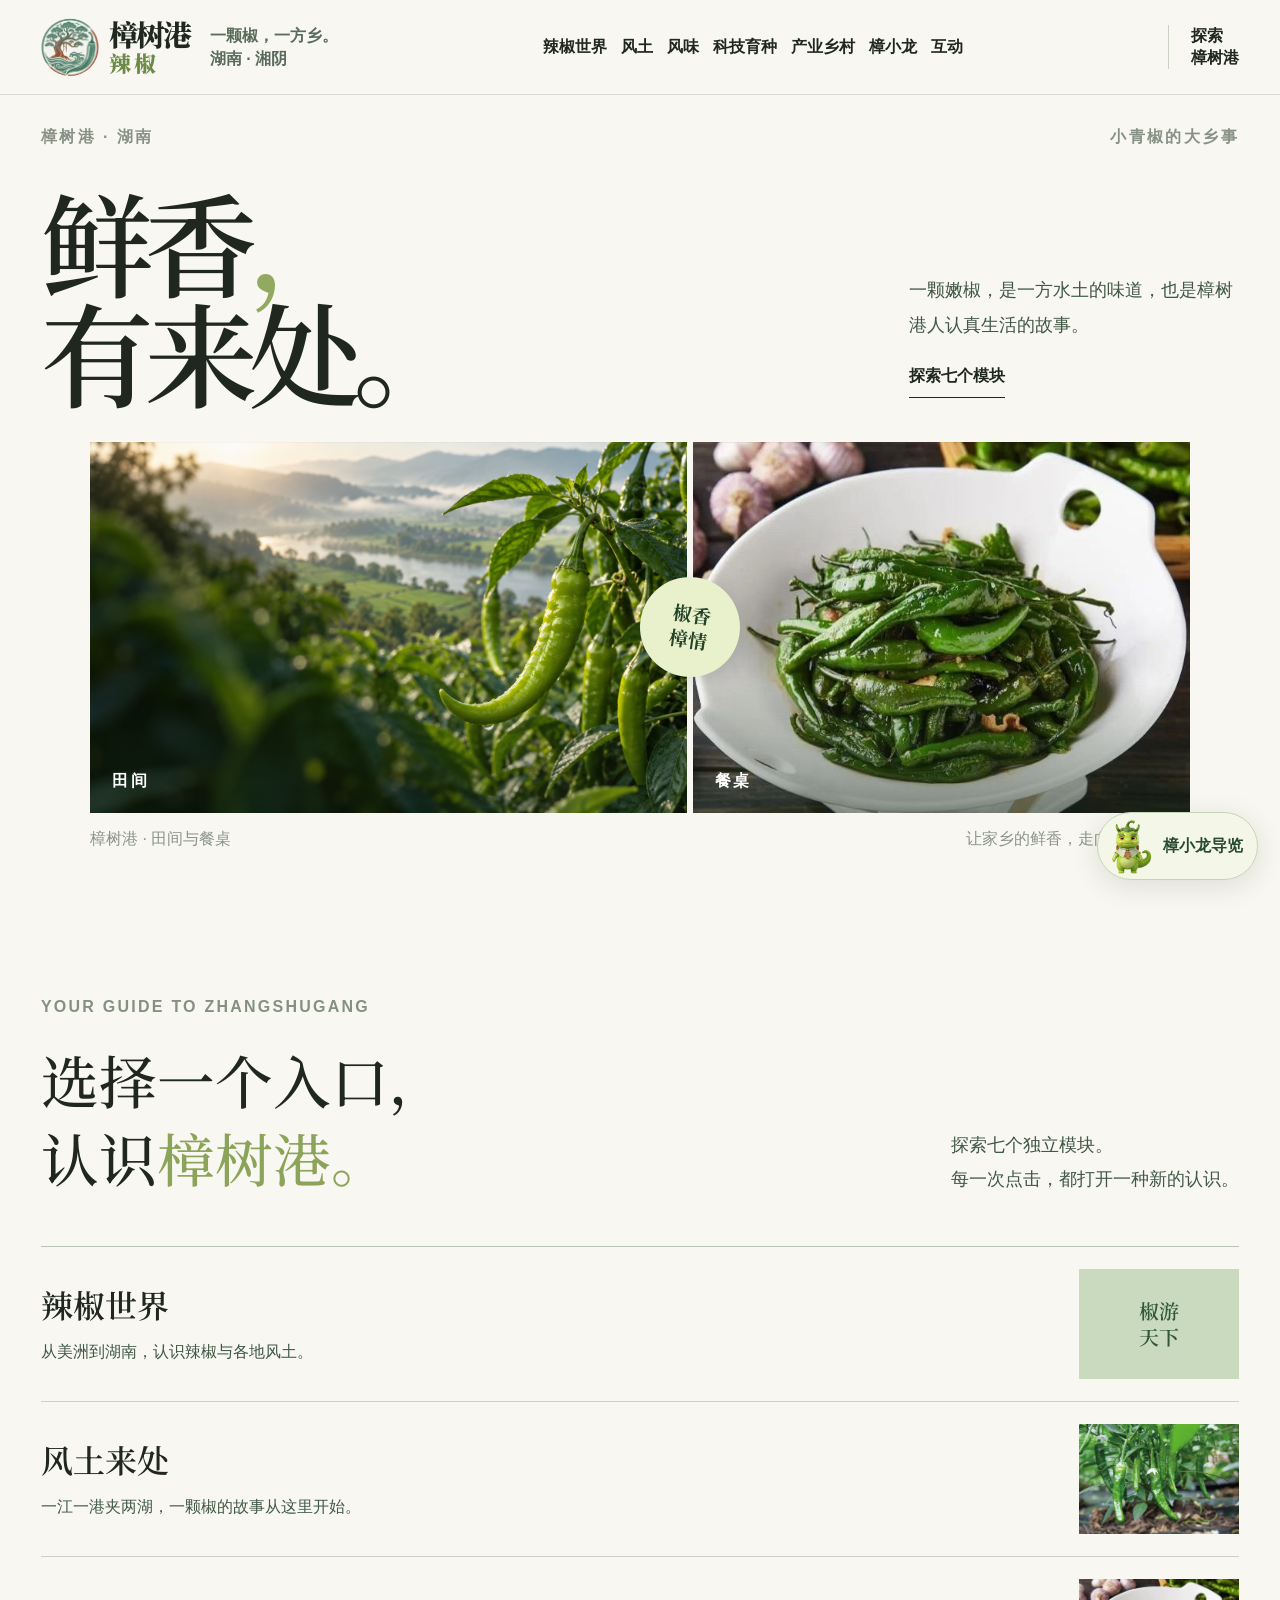
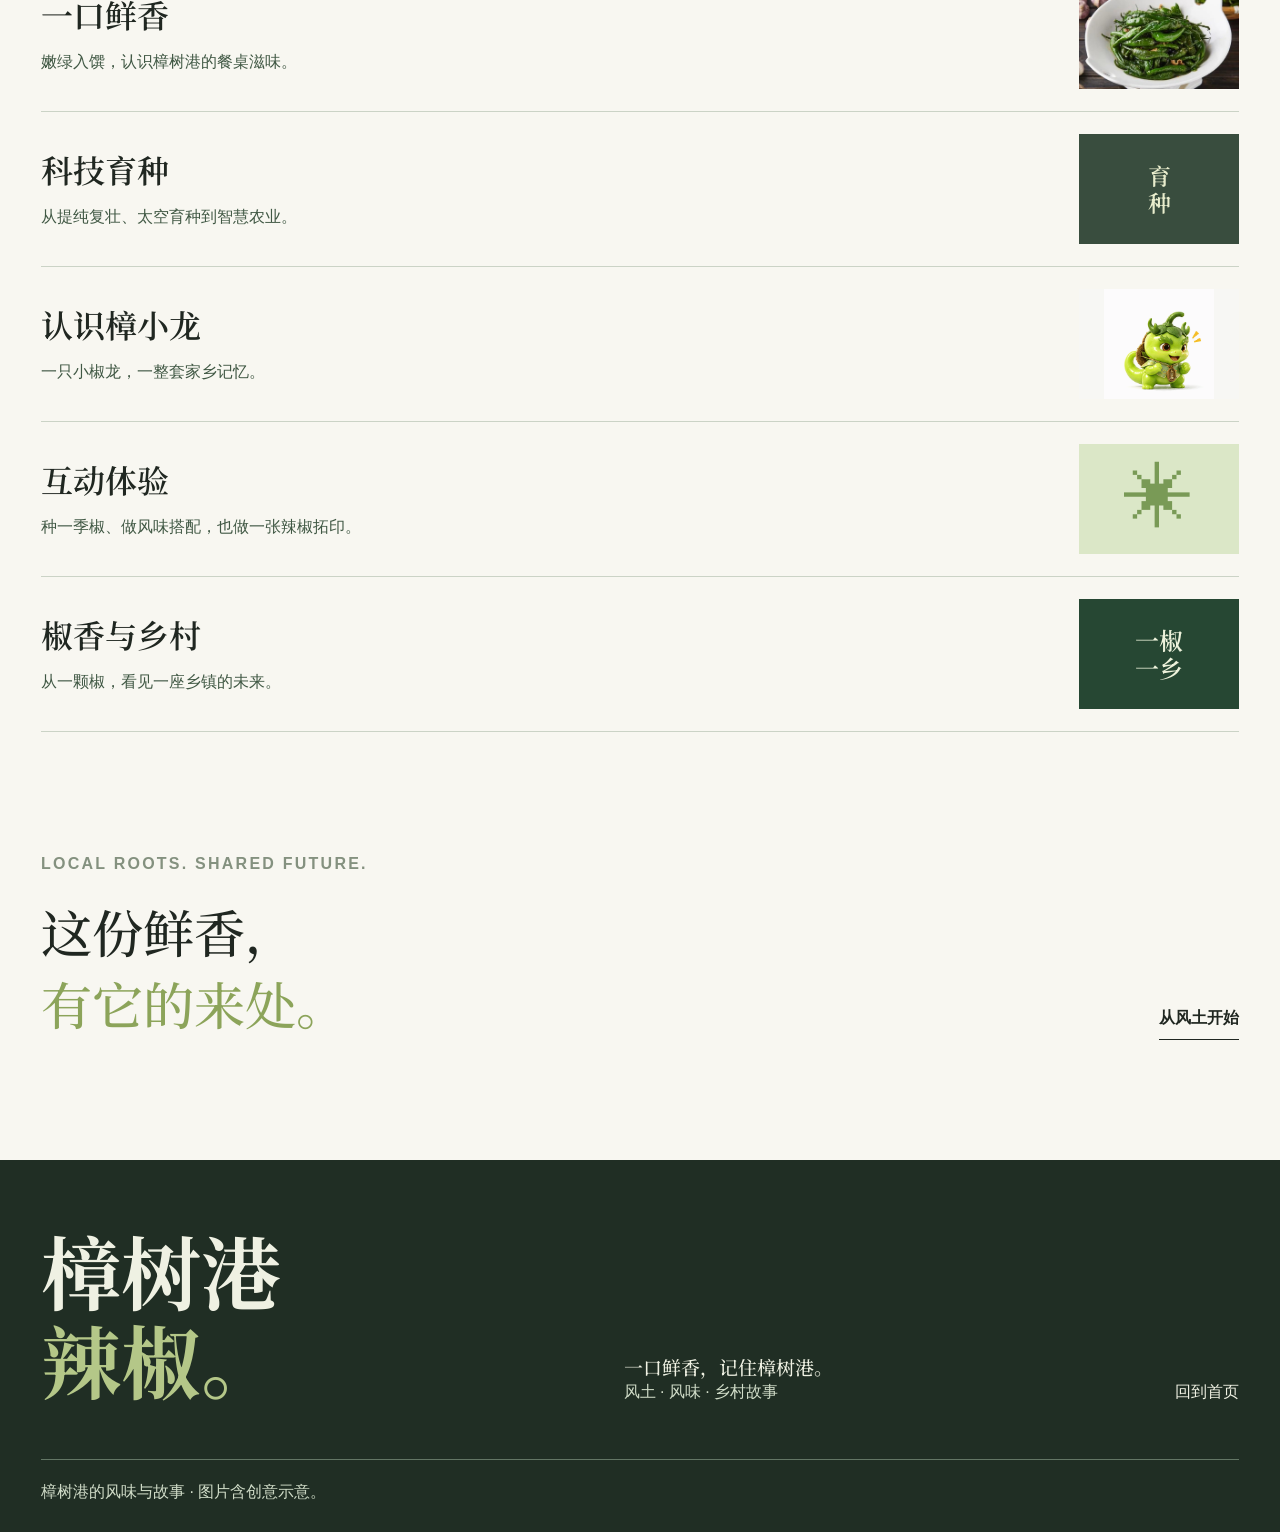
==== index.html @ e911442b "Use original exhibition text and remove homepage numbering" ====
<!DOCTYPE html><html lang="zh-CN"><head><meta charSet="utf-8"/><meta name="viewport" content="width=device-width, initial-scale=1"/><link rel="preload" href="/brand-logo.jpg" as="image"/><link rel="preload" as="image" href="/jiaolong-guide.png"/><link rel="stylesheet" href="/_next/static/chunks/03_590k8-8haw.css" data-precedence="next"/><link rel="preload" as="script" fetchPriority="low" href="/_next/static/chunks/2ua_85s1ldl8b.js"/><script src="/_next/static/chunks/11np77edd8ngr.js" async=""></script><script src="/_next/static/chunks/339w3n-pdzf7n.js" async=""></script><script src="/_next/static/chunks/turbopack-2rn9zxejf_00h.js" async=""></script><script src="/_next/static/chunks/0ilil_qnx3e9l.js" async=""></script><link rel="preload" href="/style.css?v=20261102d" as="style"/><link rel="preload" href="/redesign.css?v=20261102d" as="style"/><link rel="preload" href="/simulators.css?v=20261102d" as="style"/><link rel="preload" href="/pages.css?v=20261102d" as="style"/><link rel="preload" href="/editorial.css?v=20261102d" as="style"/><link rel="preload" href="/exhibits.css?v=20261102d" as="style"/><link rel="preload" href="/polish.css?v=20261102d" as="style"/><title>樟树港辣椒 · 一口鲜香，记住樟树港</title><meta name="description" content="跟着樟小龙认识樟树港辣椒的风土、风味与乡村故事。"/><link rel="stylesheet" href="/style.css?v=20261102d"/><link rel="stylesheet" href="/redesign.css?v=20261102d"/><link rel="stylesheet" href="/simulators.css?v=20261102d"/><link rel="stylesheet" href="/pages.css?v=20261102d"/><link rel="stylesheet" href="/editorial.css?v=20261102d"/><link rel="stylesheet" href="/exhibits.css?v=20261102d"/><link rel="stylesheet" href="/polish.css?v=20261102d"/><script src="/_next/static/chunks/0cz1d0mv5g_q7.js" noModule=""></script></head><body><div hidden=""><!--$--><!--/$--></div><header class="ed-header"><a href="/" class="ed-wordmark" aria-label="樟树港辣椒首页"><span class="brand-mark" aria-hidden="true"><img src="/brand-logo.jpg" alt=""/></span><span class="brand-word"><span>樟树港</span><b>辣椒</b></span></a><span class="ed-header-note">一颗椒，一方乡。<br/>湖南 · 湘阴</span><nav class="ed-nav" aria-label="主导航"><a href="/world.html">辣椒世界</a><a href="/origin.html">风土</a><a href="/flavour.html">风味</a><a href="/technology.html">科技育种</a><a href="/future.html">产业乡村</a><a href="/character.html">樟小龙</a><a href="/experience.html">互动</a></nav><details class="ed-mobile-menu"><summary>菜单 <span>＋</span></summary><nav aria-label="手机端导航"><a href="/">首页</a><a href="/world.html">辣椒世界<!-- --> </a><a href="/origin.html">风土<!-- --> </a><a href="/flavour.html">风味<!-- --> </a><a href="/technology.html">科技育种<!-- --> </a><a href="/future.html">产业乡村<!-- --> </a><a href="/character.html">樟小龙<!-- --> </a><a href="/experience.html">互动<!-- --> </a></nav></details><a class="ed-right" href="/experience.html">探索<br/>樟树港 </a></header><main class="ed-home"><section class="ed-intro"><div class="ed-intro-top"><span>樟树港 · 湖南</span><span>小青椒的大乡事</span></div><div class="ed-title-row"><h1>鲜香<span>，</span><br/>有来处。</h1><div class="ed-intro-copy"><p>一颗嫩椒，是一方水土的味道，也是樟树港人认真生活的故事。</p><a href="#explore">探索七个模块 </a></div></div><div class="ed-photo-diptych"><div class="ed-photo-a"><span>田间</span></div><div class="ed-photo-b"><span>餐桌</span></div><div class="ed-hero-seal">椒香<br/>樟情</div></div><div class="ed-photo-caption"><span>樟树港 · 田间与餐桌</span><span>让家乡的鲜香，走向更远的地方</span></div></section><section class="ed-index" id="explore"><div class="ed-index-heading"><div><span>YOUR GUIDE TO ZHANGSHUGANG</span><h2>选择一个入口，<br/>认识<span>樟树港。</span></h2></div><p>探索七个独立模块。<br/>每一次点击，都打开一种新的认识。</p></div><div class="ed-module-list"><a class="ed-module ed-module-world" href="/world.html"><div class="ed-module-title"><h3>辣椒世界</h3><p>从美洲到湖南，认识辣椒与各地风土。</p></div><div class="ed-module-image" aria-hidden="true"><span>椒游<br/>天下</span></div></a><a class="ed-module ed-module-place" href="/origin.html"><div class="ed-module-title"><h3>风土来处</h3><p>一江一港夹两湖，一颗椒的故事从这里开始。</p></div><div class="ed-module-image" aria-hidden="true"></div></a><a class="ed-module ed-module-taste" href="/flavour.html"><div class="ed-module-title"><h3>一口鲜香</h3><p>嫩绿入馔，认识樟树港的餐桌滋味。</p></div><div class="ed-module-image" aria-hidden="true"></div></a><a class="ed-module ed-module-science" href="/technology.html"><div class="ed-module-title"><h3>科技育种</h3><p>从提纯复壮、太空育种到智慧农业。</p></div><div class="ed-module-image" aria-hidden="true"><span>育<br/>种</span></div></a><a class="ed-module ed-module-dragon" href="/character.html"><div class="ed-module-title"><h3>认识樟小龙</h3><p>一只小椒龙，一整套家乡记忆。</p></div><div class="ed-module-image" aria-hidden="true"></div></a><a class="ed-module ed-module-play" href="/experience.html"><div class="ed-module-title"><h3>互动体验</h3><p>种一季椒、做风味搭配，也做一张辣椒拓印。</p></div><div class="ed-module-image" aria-hidden="true"><span>✳</span></div></a><a class="ed-module ed-module-future" href="/future.html"><div class="ed-module-title"><h3>椒香与乡村</h3><p>从一颗椒，看见一座乡镇的未来。</p></div><div class="ed-module-image" aria-hidden="true"><span>一椒<br/>一乡</span></div></a></div><div class="ed-index-end"><span>LOCAL ROOTS. SHARED FUTURE.</span><p>这份鲜香，<br/><em>有它的来处。</em></p><a href="/origin.html">从风土开始 </a></div></section></main><!--$--><!--/$--><aside class="pepper-guide" aria-label="樟小龙导览"><button type="button" class="guide-toggle" aria-expanded="false" aria-controls="guide-panel"><img src="/jiaolong-guide.png" alt=""/><span>樟小龙导览</span></button></aside><footer class="ed-footer"><div class="ed-footer-top"><div class="ed-footer-brand">樟树港<br/><span>辣椒。</span></div><div><p>一口鲜香，记住樟树港。</p><span>风土 · 风味 · 乡村故事</span></div><a href="/">回到首页 </a></div><div class="ed-footer-bottom"><span>樟树港的风味与故事 · 图片含创意示意。</span></div></footer><script src="/_next/static/chunks/2ua_85s1ldl8b.js" id="_R_" async=""></script><script>(self.__next_f=self.__next_f||[]).push([0])</script><script>self.__next_f.push([1,"1:\"$Sreact.fragment\"\n2:I[20818,[\"/_next/static/chunks/0ilil_qnx3e9l.js\"],\"default\"]\n3:I[83566,[\"/_next/static/chunks/0ilil_qnx3e9l.js\"],\"default\"]\n4:I[3867,[\"/_next/static/chunks/0ilil_qnx3e9l.js\"],\"PepperGuide\"]\nc:I[81585,[\"/_next/static/chunks/0ilil_qnx3e9l.js\"],\"default\",1]\n:HL[\"/_next/static/chunks/03_590k8-8haw.css\",\"style\"]\n:HL[\"/style.css?v=20261102d\",\"style\"]\n:HL[\"/redesign.css?v=20261102d\",\"style\"]\n:HL[\"/simulators.css?v=20261102d\",\"style\"]\n:HL[\"/pages.css?v=20261102d\",\"style\"]\n:HL[\"/editorial.css?v=20261102d\",\"style\"]\n:HL[\"/exhibits.css?v=20261102d\",\"style\"]\n:HL[\"/polish.css?v=20261102d\",\"style\"]\n:HL[\"/brand-logo.jpg\",\"image\"]\n0:{\"P\":null,\"c\":[\"\",\"\"],\"q\":\"\",\"i\":false,\"f\":[[[\"\",{\"children\":[\"__PAGE__\",{},\"$undefined\",\"$undefined\",4608]},\"$undefined\",\"$undefined\",4624],[[\"$\",\"$1\",\"c\",{\"children\":[[[\"$\",\"link\",\"0\",{\"rel\":\"stylesheet\",\"href\":\"/_next/static/chunks/03_590k8-8haw.css\",\"precedence\":\"next\",\"crossOrigin\":\"$undefined\",\"nonce\":\"$undefined\"}],[\"$\",\"script\",\"script-0\",{\"src\":\"/_next/static/chunks/0ilil_qnx3e9l.js\",\"async\":true,\"nonce\":\"$undefined\"}]],[\"$\",\"html\",null,{\"lang\":\"zh-CN\",\"children\":[[\"$\",\"head\",null,{\"children\":[[\"$\",\"link\",null,{\"rel\":\"stylesheet\",\"href\":\"/style.css?v=20261102d\"}],[\"$\",\"link\",null,{\"rel\":\"stylesheet\",\"href\":\"/redesign.css?v=20261102d\"}],[\"$\",\"link\",null,{\"rel\":\"stylesheet\",\"href\":\"/simulators.css?v=20261102d\"}],[\"$\",\"link\",null,{\"rel\":\"stylesheet\",\"href\":\"/pages.css?v=20261102d\"}],[\"$\",\"link\",null,{\"rel\":\"stylesheet\",\"href\":\"/editorial.css?v=20261102d\"}],[\"$\",\"link\",null,{\"rel\":\"stylesheet\",\"href\":\"/exhibits.css?v=20261102d\"}],[\"$\",\"link\",null,{\"rel\":\"stylesheet\",\"href\":\"/polish.css?v=20261102d\"}]]}],[\"$\",\"body\",null,{\"children\":[[\"$\",\"header\",null,{\"className\":\"ed-header\",\"children\":[[\"$\",\"a\",null,{\"href\":\"/\",\"className\":\"ed-wordmark\",\"aria-label\":\"樟树港辣椒首页\",\"children\":[[\"$\",\"span\",null,{\"className\":\"brand-mark\",\"aria-hidden\":\"true\",\"children\":[\"$\",\"img\",null,{\"src\":\"/brand-logo.jpg\",\"alt\":\"\"}]}],[\"$\",\"span\",null,{\"className\":\"brand-word\",\"children\":[[\"$\",\"span\",null,{\"children\":\"樟树港\"}],[\"$\",\"b\",null,{\"children\":\"辣椒\"}]]}]]}],[\"$\",\"span\",null,{\"className\":\"ed-header-note\",\"children\":[\"一颗椒，一方乡。\",[\"$\",\"br\",null,{}],\"湖南 · 湘阴\"]}],[\"$\",\"nav\",null,{\"className\":\"ed-nav\",\"aria-label\":\"主导航\",\"children\":[[\"$\",\"a\",\"/world.html\",{\"href\":\"/world.html\",\"children\":\"辣椒世界\"}],[\"$\",\"a\",\"/origin.html\",{\"href\":\"/origin.html\",\"children\":\"风土\"}],[\"$\",\"a\",\"/flavour.html\",{\"href\":\"/flavour.html\",\"children\":\"风味\"}],[\"$\",\"a\",\"/technology.html\",{\"href\":\"/technology.html\",\"children\":\"科技育种\"}],[\"$\",\"a\",\"/future.html\",{\"href\":\"/future.html\",\"children\":\"产业乡村\"}],[\"$\",\"a\",\"/character.html\",{\"href\":\"/character.html\",\"children\":\"樟小龙\"}],[\"$\",\"a\",\"/experience.html\",{\"href\":\"/experience.html\",\"children\":\"互动\"}]]}],[\"$\",\"details\",null,{\"className\":\"ed-mobile-menu\",\"children\":[[\"$\",\"summary\",null,{\"children\":[\"菜单 \",[\"$\",\"span\",null,{\"children\":\"＋\"}]]}],[\"$\",\"nav\",null,{\"aria-label\":\"手机端导航\",\"children\":[[\"$\",\"a\",null,{\"href\":\"/\",\"children\":\"首页\"}],[[\"$\",\"a\",\"/world.html\",{\"href\":\"/world.html\",\"children\":[\"辣椒世界\",\" \"]}],[\"$\",\"a\",\"/origin.html\",{\"href\":\"/origin.html\",\"children\":[\"风土\",\" \"]}],[\"$\",\"a\",\"/flavour.html\",{\"href\":\"/flavour.html\",\"children\":[\"风味\",\" \"]}],[\"$\",\"a\",\"/technology.html\",{\"href\":\"/technology.html\",\"children\":[\"科技育种\",\" \"]}],[\"$\",\"a\",\"/future.html\",{\"href\":\"/future.html\",\"children\":[\"产业乡村\",\" \"]}],[\"$\",\"a\",\"/character.html\",{\"href\":\"/character.html\",\"children\":[\"樟小龙\",\" \"]}],[\"$\",\"a\",\"/experience.html\",{\"href\":\"/experience.html\",\"children\":[\"互动\",\" \"]}]]]}]]}],[\"$\",\"a\",null,{\"className\":\"ed-right\",\"href\":\"/experience.html\",\"children\":[\"探索\",[\"$\",\"br\",null,{}],\"樟树港 \"]}]]}],[\"$\",\"$L2\",null,{\"parallelRouterKey\":\"children\",\"error\":\"$undefined\",\"errorStyles\":\"$undefined\",\"errorScripts\":\"$undefined\",\"template\":[\"$\",\"$L3\",null,{}],\"templateStyles\":\"$undefined\",\"templateScripts\":\"$undefined\",\"notFound\":[[[\"$\",\"title\",null,{\"children\":\"404: This page could not be found.\"}],[\"$\",\"div\",null,{\"style\":{\"fontFamily\":\"system-ui,\\\"Segoe UI\\\",Roboto,Helvetica,Arial,sans-serif,\\\"Apple Color Emoji\\\",\\\"Segoe UI Emoji\\\"\",\"height\":\"100vh\",\"textAlign\":\"center\",\"display\":\"flex\",\"flexDirection\":\"column\",\"alignItems\":\"center\",\"justifyContent\":\"center\"},\"children\":[\"$\",\"div\",null,{\"children\":[[\"$\",\"style\",null,{\"dangerouslySetInnerHTML\":{\"__html\":\"body{color:#000;background:#fff;margin:0}.next-error-h1{border-right:1px solid rgba(0,0,0,.3)}@media (prefers-color-scheme:dark){body{color:#fff;background:#000}.next-error-h1{border-right:1px solid rgba(255,255,255,.3)}}\"}}],[\"$\",\"h1\",null,{\"className\":\"next-error-h1\",\"style\":{\"display\":\"inline-block\",\"margin\":\"0 20px 0 0\",\"padding\":\"0 23px 0 0\",\"fontSize\":24,\"fontWeight\":500,\"verticalAlign\":\"top\",\"lineHeight\":\"49px\"},\"children\":404}],[\"$\",\"div\",null,{\"style\":{\"display\":\"inline-block\"},\"children\":[\"$\",\"h2\",null,{\"style\":{\"fontSize\":14,\"fontWeight\":400,\"lineHeight\":\"49px\",\"margin\":0},\"children\":\"This page could not be found.\"}]}]]}]}]],[]],\"forbidden\":\"$undefined\",\"unauthorized\":\"$undefined\"}],[\"$\",\"$L4\",null,{}],[\"$\",\"footer\",null,{\"className\":\"ed-footer\",\"children\":[[\"$\",\"div\",null,{\"className\":\"ed-footer-top\",\"children\":[[\"$\",\"div\",null,{\"className\":\"ed-footer-brand\",\"children\":[\"樟树港\",[\"$\",\"br\",null,{}],[\"$\",\"span\",null,{\"children\":\"辣椒。\"}]]}],[\"$\",\"div\",null,{\"children\":[[\"$\",\"p\",null,{\"children\":\"一口鲜香，记住樟树港。\"}],[\"$\",\"span\",null,{\"children\":\"风土 · 风味 · 乡村故事\"}]]}],[\"$\",\"a\",null,{\"href\":\"/\",\"children\":\"回到首页 \"}]]}],[\"$\",\"div\",null,{\"className\":\"ed-footer-bottom\",\"children\":[\"$\",\"span\",null,{\"children\":\"樟树港的风味与故事 · 图片含创意示意。\"}]}]]}]]}]]}]]}],{\"children\":[[\"$\",\"$1\",\"c\",{\"children\":[[\"$\",\"main\",null,{\"className\":\"ed-home\",\"children\":[[\"$\",\"section\",null,{\"className\":\"ed-intro\",\"children\":[\"$L5\",\"$L6\",\"$L7\",\"$L8\"]}],\"$L9\"]}],null,\"$La\"]}],{},null,false,null]},null,false,null],\"$Lb\",false]],\"m\":\"$undefined\",\"G\":[\"$c\",[\"$Ld\"]],\"S\":true,\"h\":null,\"r\":\"$undefined\",\"s\":\"$undefined\",\"a\":\"$undefined\",\"l\":\"$undefined\",\"p\":\"$undefined\",\"d\":\"$undefined\",\"b\":\"rljWTIHdGf7chzomSg_sX\"}\ne:I[63521,[\"/_next/static/chunks/0ilil_qnx3e9l.js\"],\"OutletBoundary\"]\nf:\"$Sreact.suspense\"\n11:I[63521,[\"/_next/static/chunks/0ilil_qnx3e9l.js\"],\"ViewportBoundary\"]\n13:I[63521,[\"/_next/static/chunks/0ilil_qnx3e9l.js\"],\"MetadataBoundary\"]\n5:[\"$\",\"div\",null,{\"className\":\"ed-intro-top\",\"children\":[[\"$\",\"span\",null,{\"children\":\"樟树港 · 湖南\"}],[\"$\",\"span\",null,{\"children\":\"小青椒的大乡事\"}]]}]\n6:[\"$\",\"div\",null,{\"className\":\"ed-title-row\",\"children\":[[\"$\",\"h1\",null,{\"children\":[\"鲜香\",[\"$\",\"span\",null,{\"children\":\"，\"}],[\"$\",\"br\",null,{}],\"有来处。\"]}],[\"$\",\"div\",null,{\"className\":\"ed-intro-copy\",\"children\":[[\"$\",\"p\",null,{\"children\":\"一颗嫩椒，是一方水土的味道，也是樟树港人认真生活的故事。\"}],[\"$\",\"a\",null,{\"href\":\"#explore\",\"children\":\"探索七个模块 \"}]]}]]}]\n7:[\"$\",\"div\",null,{\"className\":\"ed-photo-diptych\",\"children\":[[\"$\",\"div\",null,{\"className\":\"ed-photo-a\",\"children\":[\"$\",\"span\",null,{\"children\":\"田间\"}]}],[\"$\",\"div\",null,{\"className\":\"ed-photo-b\",\"children\":[\"$\",\"span\",null,{\"children\":\"餐桌\"}]}],[\"$\",\"div\",null,{\"className\":\"ed-hero-seal\",\"children\":[\"椒香\",[\"$\",\"br\",null,{}],\"樟情\"]}]]}]\n8:[\"$\",\"div\",null,{\"className\":\"ed-photo-caption\",\"children\":[[\"$\",\"span\",null,{\"children\":\"樟树港 · 田间与餐桌\"}],[\"$\",\"span\",null,{\"children\":\"让家乡的鲜香，走向更远的地方\"}]]}]\n9:[\"$\",\"section\",null,{\"className\":\"ed-index\",\"id\":\"explore\",\"children\":[[\"$\",\"div\",null,{\"className\":\"ed-index-heading\",\"children\":[[\"$\",\"div\",null,{\"children\":[[\"$\",\"span\",null,{\"children\":\"YOUR GUIDE TO ZHANGSHUGANG\"}],[\"$\",\"h2\",null,{\"children\":[\"选择一个入口，\",[\"$\",\"br\",null,{}],\"认识\",[\"$\",\"span\",null,{\"children\":\"樟树港。\"}]]}]]}],[\"$\",\"p\",null,{\"children\":[\"探索七个独立模块。\",[\"$\",\"br\",null,{}],\"每一次点击，都打开一种新的认识。\"]}]]}],[\"$\",\"div\",null,{\"className\":\"ed-module-list\",\"children\":[[\"$\",\"a\",\"01\",{\"className\":\"ed-module ed-module-world\",\"href\":\"/world.html\",\"children\":[[\"$\",\"div\",null,{\"className\":\"ed-module-title\",\"children\":[[\"$\",\"h3\",null,{\"children\":\"辣椒世界\"}],[\"$\",\"p\",null,{\"children\":\"从美洲到湖南，认识辣椒与各地风土。\"}]]}],[\"$\",\"div\",null,{\"className\":\"ed-module-image\",\"aria-hidden\":\"true\",\"children\":[\"$\",\"span\",null,{\"children\":[\"椒游\",[\"$\",\"br\",null,{}],\"天下\"]}]}]]}],[\"$\",\"a\",\"02\",{\"className\":\"ed-module ed-module-place\",\"href\":\"/origin.html\",\"children\":[[\"$\",\"div\",null,{\"className\":\"ed-module-title\",\"children\":[[\"$\",\"h3\",null,{\"children\":\"风土来处\"}],[\"$\",\"p\",null,{\"children\":\"一江一港夹两湖，一颗椒的故事从这里开始。\"}]]}],[\"$\",\"div\",null,{\"className\":\"ed-module-image\",\"aria-hidden\":\"true\",\"children\":null}]]}],[\"$\",\"a\",\"03\",{\"className\":\"ed-module ed-module-taste\",\"href\":\"/flavour.html\",\"children\":[[\"$\",\"div\",null,{\"className\":\"ed-module-title\",\"children\":[[\"$\",\"h3\",null,{\"children\":\"一口鲜香\"}],[\"$\",\"p\",null,{\"children\":\"嫩绿入馔，认识樟树港的餐桌滋味。\"}]]}],[\"$\",\"div\",null,{\"className\":\"ed-module-image\",\"aria-hidden\":\"true\",\"children\":null}]]}],[\"$\",\"a\",\"04\",{\"className\":\"ed-module ed-module-science\",\"href\":\"/technology.html\",\"children\":[[\"$\",\"div\",null,{\"className\":\"ed-module-title\",\"children\":[[\"$\",\"h3\",null,{\"children\":\"科技育种\"}],[\"$\",\"p\",null,{\"children\":\"从提纯复壮、太空育种到智慧农业。\"}]]}],[\"$\",\"div\",null,{\"className\":\"ed-module-image\",\"aria-hidden\":\"true\",\"children\":[\"$\",\"span\",null,{\"children\":[\"育\",[\"$\",\"br\",null,{}],\"种\"]}]}]]}],[\"$\",\"a\",\"05\",{\"className\":\"ed-module ed-module-dragon\",\"href\":\"/character.html\",\"children\":[[\"$\",\"div\",null,{\"className\":\"ed-module-title\",\"children\":[[\"$\",\"h3\",null,{\"children\":\"认识樟小龙\"}],[\"$\",\"p\",null,{\"children\":\"一只小椒龙，一整套家乡记忆。\"}]]}],[\"$\",\"div\",null,{\"className\":\"ed-module-image\",\"aria-hidden\":\"true\",\"children\":null}]]}],[\"$\",\"a\",\"06\",{\"className\":\"ed-module ed-module-play\",\"href\":\"/experience.html\",\"children\":[[\"$\",\"div\",null,{\"className\":\"ed-module-title\",\"children\":[[\"$\",\"h3\",null,{\"children\":\"互动体验\"}],[\"$\",\"p\",null,{\"children\":\"种一季椒、做风味搭配，也做一张辣椒拓印。\"}]]}],[\"$\",\"div\",null,{\"className\":\"ed-module-image\",\"aria-hidden\":\"true\",\"children\":[\"$\",\"span\",null,{\"children\":\"✳\"}]}]]}],[\"$\",\"a\",\"07\",{\"className\":\"ed-module ed-module-future\",\"href\":\"/future.html\",\"children\":[[\"$\",\"div\",null,{\"className\":\"ed-module-title\",\"children\":[[\"$\",\"h3\",null,{\"children\":\"椒香与乡村\"}],[\"$\",\"p\",null,{\"children\":\"从一颗椒，看见一座乡镇的未来。\"}]]}],[\"$\",\"div\",null,{\"className\":\"ed-module-image\",\"aria-hidden\":\"true\",\"children\":[\"$\",\"span\",null,{\"children\":[\"一椒\",[\"$\",\"br\",null,{}],\"一乡\"]}]}]]}]]}],[\"$\",\"div\",null,{\"className\":\"ed-index-end\",\"children\":[[\"$\",\"span\",null,{\"children\":\"LOCAL ROOTS. SHARED FUTURE.\"}],[\"$\",\"p\",null,{\"children\":[\"这份鲜香，\",[\"$\",\"br\",null,{}],[\"$\",\"em\",null,{\"children\":\"有它的来处。\"}]]}],[\"$\",\"a\",null,{\"href\":\"/origin.html\",\"children\":\"从风土开始 \"}]]}]]}]\na:[\"$\",\"$Le\",null,{\"children\":[\"$\",\"$f\",null,{\"name\":\"Next.MetadataOutlet\",\"children\":\"$@10\"}]}]\nb:[\"$\",\"$1\",\"h\",{\"children\":[null,[\"$\",\"$L11\",null,{\"children\":\"$L12\"}],[\"$\",\"div\",null,{\"hidden\":true,\"children\":[\"$\",\"$L13\",null,{\"children\":[\"$\",\"$f\",null,{\"name\":\"Next.Metadata\",\"children\":\"$L14\"}]}]}],null]}]\nd:[\"$\",\"link\",\"0\",{\"rel\":\"stylesheet\",\"href\":\"/_next/static/chunks/03_590k8-8haw.css\",\"precedence\":\"next\",\"crossOrigin\":\"$undefined\",\"nonce\":\"$undefined\"}]\n12:[[\"$\",\"meta\",\"0\",{\"charSet\":\"utf-8\"}],[\"$\",\"meta\",\"1\",{\"name\":\"viewport\",\"content\":\"width=device-width, initial-scale=1\"}]]\n10:null\n14:[[\"$\",\"title\",\"0\",{\"children\":\"樟树港辣椒 · 一口鲜香，记住樟树港\"}],[\"$\",\"meta\",\"1\",{\"name\":\"description\",\"content\":\"跟着樟小龙认识樟树港辣椒的风土、风味与乡村故事。\"}]]\n"])</script></body></html>
---- _next/static/chunks/03_590k8-8haw.css ----
@layer theme{:root,:host{--font-sans:-apple-system, BlinkMacSystemFont, "Segoe UI", Roboto, "Helvetica Neue", "Noto Sans", Arial, sans-serif, "Apple Color Emoji", "Segoe UI Emoji", "Segoe UI Symbol", "Noto Color Emoji";--font-mono:ui-monospace, SFMono-Regular, Menlo, Monaco, Consolas, "Liberation Mono", "Courier New", monospace;--default-font-family:var(--font-sans);--default-mono-font-family:var(--font-mono)}}@layer base{*,:after,:before,::backdrop{box-sizing:border-box;border:0 solid;margin:0;padding:0}::file-selector-button{box-sizing:border-box;border:0 solid;margin:0;padding:0}html,:host{-webkit-text-size-adjust:100%;tab-size:4;line-height:1.5;font-family:var(--default-font-family,-apple-system, BlinkMacSystemFont, "Segoe UI", Roboto, "Helvetica Neue", "Noto Sans", Arial, sans-serif, "Apple Color Emoji", "Segoe UI Emoji", "Segoe UI Symbol", "Noto Color Emoji");font-feature-settings:var(--default-font-feature-settings,normal);font-variation-settings:var(--default-font-variation-settings,normal);-webkit-tap-highlight-color:transparent}hr{height:0;color:inherit;border-top-width:1px}abbr:where([title]){-webkit-text-decoration:underline dotted;text-decoration:underline dotted}h1,h2,h3,h4,h5,h6{font-size:inherit;font-weight:inherit}a{color:inherit;-webkit-text-decoration:inherit;-webkit-text-decoration:inherit;-webkit-text-decoration:inherit;-webkit-text-decoration:inherit;text-decoration:inherit}b,strong{font-weight:bolder}code,kbd,samp,pre{font-family:var(--default-mono-font-family,ui-monospace, SFMono-Regular, Menlo, Monaco, Consolas, "Liberation Mono", "Courier New", monospace);font-feature-settings:var(--default-mono-font-feature-settings,normal);font-variation-settings:var(--default-mono-font-variation-settings,normal);font-size:1em}small{font-size:80%}sub,sup{vertical-align:baseline;font-size:75%;line-height:0;position:relative}sub{bottom:-.25em}sup{top:-.5em}table{text-indent:0;border-color:inherit;border-collapse:collapse}:-moz-focusring:where(:not(iframe)){outline:auto}progress{vertical-align:baseline}summary{display:list-item}ol,ul,menu{list-style:none}img,svg,video,canvas,audio,iframe,embed,object{vertical-align:middle;display:block}img,video{max-width:100%;height:auto}button,input,select,optgroup,textarea{font:inherit;font-feature-settings:inherit;font-variation-settings:inherit;letter-spacing:inherit;color:inherit;opacity:1;background-color:#0000;border-radius:0}::file-selector-button{font:inherit;font-feature-settings:inherit;font-variation-settings:inherit;letter-spacing:inherit;color:inherit;opacity:1;background-color:#0000;border-radius:0}:where(select:is([multiple],[size])) optgroup{font-weight:bolder}:where(select:is([multiple],[size])) optgroup option{padding-inline-start:20px}::file-selector-button{margin-inline-end:4px}::placeholder{opacity:1}@supports (not ((-webkit-appearance:-apple-pay-button))) or (contain-intrinsic-size:1px){::placeholder{color:currentColor}@supports (color:color-mix(in lab, red, red)){::placeholder{color:color-mix(in oklab, currentcolor 50%, transparent)}}}textarea{resize:vertical}::-webkit-search-decoration{-webkit-appearance:none}::-webkit-date-and-time-value{min-height:1lh;text-align:inherit}::-webkit-datetime-edit{display:inline-flex}::-webkit-datetime-edit-fields-wrapper{padding:0}::-webkit-datetime-edit{padding-block:0}::-webkit-datetime-edit-year-field{padding-block:0}::-webkit-datetime-edit-month-field{padding-block:0}::-webkit-datetime-edit-day-field{padding-block:0}::-webkit-datetime-edit-hour-field{padding-block:0}::-webkit-datetime-edit-minute-field{padding-block:0}::-webkit-datetime-edit-second-field{padding-block:0}::-webkit-datetime-edit-millisecond-field{padding-block:0}::-webkit-datetime-edit-meridiem-field{padding-block:0}::-webkit-calendar-picker-indicator{line-height:1}:-moz-ui-invalid{box-shadow:none}button,input:where([type=button],[type=reset],[type=submit]){appearance:button}::file-selector-button{appearance:button}::-webkit-inner-spin-button{height:auto}::-webkit-outer-spin-button{height:auto}[hidden]:where(:not([hidden=until-found])){display:none!important}}@layer components,utilities;
---- style.css ----
@import url('https://fonts.googleapis.com/css2?family=Noto+Serif+SC:wght@400;500;600;700;900&display=swap');
:root{--green:#173f2d;--dark:#112e21;--lime:#c5d95d;--cream:#f5f3e7;--paper:#faf9f1;--muted:#647468;--orange:#e58a54}*{box-sizing:border-box}html{scroll-behavior:smooth}body{margin:0;color:var(--green);background:var(--cream);font-family:-apple-system,BlinkMacSystemFont,'PingFang SC','Microsoft YaHei',sans-serif}a{color:inherit;text-decoration:none}button{font:inherit}.wrap{width:min(1300px,calc(100% - 100px));margin:auto}.nav{height:88px;padding:0 50px;display:flex;align-items:center;justify-content:space-between;border-bottom:1px solid #dce2d0;background:var(--cream);position:relative;z-index:2}.brand{display:flex;align-items:center;gap:10px;font-weight:800;font-size:16px;letter-spacing:.08em}.brand small,.footer-brand small{display:block;font-size:16px;letter-spacing:.12em;font-weight:600;margin-top:3px}.brand-mark{display:grid;place-items:center;background:var(--green);color:#e6eea1;border-radius:50%;width:36px;height:36px;font-family:serif;font-weight:bold}.nav nav{display:flex;gap:42px;font-size:16px}.nav nav a:hover,.text-btn:hover{color:#85a337}.nav-cta{font-size:16px;font-weight:bold;border-bottom:1px solid;padding:9px 0}.nav-cta span{margin-left:15px}.hero{min-height:660px;display:grid;grid-template-columns:1fr 48%;gap:5%;align-items:center;position:relative;padding-top:54px;padding-bottom:70px}.eyebrow,.section-no{font-size:16px;font-weight:700;letter-spacing:.2em}.eyebrow span{display:inline-block;width:28px;height:1px;background:var(--green);vertical-align:middle;margin-right:9px}.eyebrow i{font-style:normal;color:#a7b4a0;padding:0 7px}.hero-over{font-size:16px;margin:54px 0 14px;color:#63796a}.hero h1,.section h2,.flavour h2,.future h2{font-family:'Noto Serif SC',serif;font-weight:700;letter-spacing:.01em;line-height:1.35;margin:0}.hero h1{font-size:clamp(43px,5.1vw,76px)}h1 em,h2 em,.closing em{font-style:normal;color:#789a38}.hero-desc{font-size:16px;line-height:2.1;max-width:420px;color:#627368;margin:28px 0}.actions{display:flex;align-items:center;gap:26px}.button{display:inline-flex;align-items:center;gap:35px;font-size:16px;font-weight:700;padding:17px 20px}.primary{background:var(--green);color:white}.primary:hover{background:#345b40}.text-btn{padding-left:0}.hero-bottom{display:flex;gap:13px;align-items:center;border-top:1px solid #d5deca;margin-top:70px;padding-top:20px;font-size:16px;font-weight:bold}.hero-bottom p{margin:0;line-height:1.7}.hero-bottom small{font-weight:normal;color:#8a9789;font-size:16px}.tiny-ornament{font-size:32px;color:#9bb64b}.hero-art{height:560px;background:#e4e8d8;position:relative;overflow:hidden}.art-top{position:absolute;top:22px;left:24px;right:24px;display:flex;justify-content:space-between;font-size:16px;letter-spacing:.15em;font-weight:bold;z-index:1}.hero-character{position:absolute;inset:0;background-image:url('jiaolong.png');background-size:300% 100%;background-position:left center;background-repeat:no-repeat}.art-label{position:absolute;bottom:0;background:#e8eddbed;left:0;right:0;display:flex;align-items:center;justify-content:space-between;padding:18px 24px}.art-label small,.art-label strong{display:block}.art-label small{font-size:16px;margin-bottom:5px}.art-label strong{font-family:serif;font-size:17px}.art-label>span{font-size:35px;color:#87a53d}.floating-tag{position:absolute;right:23px;top:80px;width:62px;height:62px;display:grid;place-content:center;text-align:center;border:1px solid #748a6a;border-radius:50%;font-family:serif;font-size:16px;line-height:1.5}.hero-side{position:absolute;right:-40px;top:35%;writing-mode:vertical-rl;font-size:16px;letter-spacing:.2em;color:#8c9b8a}.ticker{background:var(--green);color:#e8efc0;overflow:hidden;white-space:nowrap;padding:17px 0;font-size:16px;font-weight:600;letter-spacing:.2em}.ticker div{min-width:max-content;text-align:center}.ticker b{color:#bad45e;margin:0 42px}.section{padding:112px 0}.section-heading{display:flex;justify-content:space-between;align-items:end;margin-bottom:56px}.section h2,.flavour h2,.future h2{font-size:clamp(38px,4vw,58px);margin-top:20px}.heading-aside{display:flex;align-items:start;gap:18px;max-width:340px;font-size:16px;line-height:2;color:#718174}.heading-aside p{margin:0}.round-icon{flex:none;border:1px solid #a8b6a3;width:36px;height:36px;display:grid;place-items:center;border-radius:50%;font-size:16px}.landscape{height:385px;display:grid;grid-template-columns:40% 60%;background:#e3e9d7}.landscape-text{padding:52px;display:flex;flex-direction:column}.landscape-text>span,.taste-main>span,.character-kicker,.view-panel-head small{font-size:16px;font-weight:bold;letter-spacing:.16em}.landscape-text h3{font:600 35px/1.4 'Noto Serif SC',serif;margin:30px 0 15px}.landscape-text p{font-size:16px;line-height:2;max-width:290px;color:#6b7e6d}.landscape-foot{border-top:1px solid #c2d0b9;margin-top:auto;padding-top:15px;font-size:16px}.landscape-foot span{float:right;font-size:18px}.landscape-art{position:relative;overflow:hidden;background:#d3dfbd}.sun{position:absolute;background:#e69c61;border-radius:50%;width:87px;height:87px;right:26%;top:17%}.hill{position:absolute;background:#819f6a;border-radius:50% 50% 0 0}.hill.h1{height:58%;width:90%;left:-22%;top:38%;transform:rotate(10deg)}.hill.h2{height:55%;width:75%;right:-12%;top:38%;background:#a3b78d;transform:rotate(-15deg)}.field{position:absolute;bottom:-35%;height:75%;width:120%;border-radius:50%;background:#608454;border:2px solid #d2deb5}.field.f1{left:-30%;transform:rotate(-12deg)}.field.f2{bottom:-51%;left:18%;background:#a2bd77;box-shadow:0 -16px 0 #799f67,0 -18px 0 #d1dfbd,0 -34px 0 #90af79,0 -36px 0 #d1dfbd}.river{position:absolute;width:160%;height:36px;background:#e4e8cc;border-radius:50%;bottom:21%;left:-30%;transform:rotate(-15deg)}.landscape-art span{position:absolute;right:35px;top:28px;font:16px/1.5 'Noto Serif SC',serif;writing-mode:vertical-rl}.origin-notes{display:grid;grid-template-columns:repeat(3,1fr);gap:30px;margin-top:38px}.origin-notes>div{border-top:1px solid #b8c5b3;padding-top:18px}.origin-notes small{font-size:16px;color:#8c9b8a;letter-spacing:.12em}.origin-notes h4{font:600 20px serif;margin:14px 0 8px}.origin-notes p{font-size:16px;color:#7b897c;line-height:1.8}.flavour{background:#244c35;color:#edf2d6;padding:110px 0}.flavour-grid{display:grid;grid-template-columns:40% 60%;gap:35px}.light{color:#bbcda4}.flavour h2 em,.future h2 em{color:#c7d963}.flavour-title p{font-size:16px;line-height:2.1;color:#c2d2bc;max-width:300px;margin:25px 0}.inline-link{display:inline-block;font-size:16px;border-bottom:1px solid #98b486;padding:10px 0}.inline-link span{padding-left:30px}.taste-cards{display:grid;grid-template-columns:1fr 150px;gap:12px}.taste-main{background:#cfdf96;min-height:420px;color:#244c35;padding:25px;position:relative;overflow:hidden}.pepper-drawing{position:absolute;top:20%;left:25%;width:50%;height:60%;transform:rotate(35deg)}.pepper-body{position:absolute;top:12%;left:5%;width:85%;height:77%;border-radius:65% 45% 70% 10%;background:#789c38;transform:rotate(-20deg);box-shadow:inset 18px 8px 0 #90b149}.pepper-stem{position:absolute;z-index:1;top:0;left:48%;height:26%;width:14%;background:#355b30;transform:rotate(15deg);border-radius:40%}.taste-bottom{position:absolute;bottom:25px;left:25px;right:25px;display:flex;justify-content:space-between;align-items:end}.taste-bottom strong{font:600 22px serif}.taste-bottom span{font-size:16px}.taste-side{display:grid;grid-template-rows:repeat(4,1fr);gap:8px}.taste-side>div{background:#355b41;padding:14px;display:grid;grid-template-columns:1fr auto}.taste-side span{font-size:16px;color:#b8cdaa}.taste-side strong{grid-column:1/3;font:28px serif}.taste-side small{grid-column:1/3;color:#b8cdaa;font-size:16px}.character-layout{display:grid;grid-template-columns:53% 1fr;gap:9%;align-items:center}.view-panel{background:#e8eddd;padding:25px}.view-panel-head{display:flex;justify-content:space-between;align-items:start}.view-panel-head h3{font:600 22px serif;margin:9px 0 0}.view-panel-head>span{font-size:16px}.character-image{margin:18px auto 0;width:min(100%,340px);aspect-ratio:341/572;background-image:url('jiaolong.png');background-size:300% 100%;background-repeat:no-repeat}.character-image.front{background-position:left center}.character-image.side{background-position:center center}.character-image.back{background-position:right center}.view-controls{display:flex;gap:8px;justify-content:center;margin-top:18px}.view-controls button{border:1px solid #b9c8ad;background:transparent;color:#5e7560;padding:10px 14px;cursor:pointer;font-size:16px}.view-controls button.active,.view-controls button:hover{background:var(--green);color:white;border-color:var(--green)}.view-caption{text-align:center;font-size:16px;line-height:1.8;color:#728170;min-height:40px;margin:15px 10px 0}.character-info>h3{font:700 52px 'Noto Serif SC',serif;margin:15px 0 5px}.character-info h3 span{font-size:25px;color:#a9c34f;margin-left:15px}.character-sub{font-size:16px;letter-spacing:.12em;color:#7a8b79}.character-lead{font:600 27px/1.5 'Noto Serif SC',serif!important;margin:35px 0 20px!important;color:var(--green)!important}.character-info>p{font-size:16px;line-height:2;color:#718174}.feature-list{margin-top:28px}.feature-list>div{display:flex;gap:25px;border-top:1px solid #d1dbc9;padding:15px 0}.feature-list span{font-size:16px;color:#99a991}.feature-list p{font-size:16px;line-height:1.8;margin:0;color:#748476}.feature-list strong{font-size:16px;color:var(--green)}.character-note{font-size:16px;color:#97a292;margin-top:20px;line-height:1.8}.future{background:var(--dark);color:#edf2d6;padding:110px 0}.future-inner{display:grid;grid-template-columns:1fr 1fr;gap:12%}.future-inner>div>p{font-size:16px;line-height:2.2;max-width:390px;color:#b6c9b5;margin:28px 0}.cream{background:#d4e5a2;color:#193c29}.future-list{padding-top:20px}.future-list>div{position:relative;border-top:1px solid #607a62;padding:24px 0 24px 45px}.future-list span{position:absolute;left:0;top:30px;font-size:16px;color:#a7b99c}.future-list h3{font:600 21px serif;margin:0 0 8px}.future-list p{font-size:16px;color:#a8baa8;margin:0}.future-list b{position:absolute;right:0;top:27px}.closing{position:relative;padding:95px 0;display:flex;justify-content:space-between;align-items:center}.closing>span{position:absolute;top:50px;font-size:16px;letter-spacing:.16em}.closing p{font:600 36px/1.5 'Noto Serif SC',serif;margin:20px 0 0}.closing-seal{border:1px solid #94a87a;border-radius:50%;width:90px;height:90px;display:grid;place-content:center;text-align:center;font:20px/1.2 serif}footer{background:#e4e9d8;padding:35px 0}.footer-inner{display:grid;grid-template-columns:1fr 2fr auto;gap:40px;align-items:start}.footer-brand{display:flex;gap:10px}.footer-inner p{font-size:16px;margin:0 0 8px}.footer-inner small{display:block;font-size:16px;line-height:1.8;color:#7b8a79}.footer-inner>a{font-size:16px}@media(max-width:800px){.wrap{width:calc(100% - 40px)}.nav{height:70px;padding:0 20px}.nav nav{display:none}.nav-cta{font-size:16px}.hero{grid-template-columns:1fr;padding-top:35px;gap:35px}.hero-over{margin-top:35px}.hero h1{font-size:43px}.hero-bottom{margin-top:30px}.hero-art{height:500px}.hero-side{display:none}.section{padding:75px 0}.section-heading{display:block;margin-bottom:30px}.heading-aside{margin-top:25px}.landscape{height:auto;grid-template-columns:1fr}.landscape-text{padding:32px;min-height:315px}.landscape-art{height:260px}.origin-notes{gap:12px}.origin-notes h4{font-size:17px}.origin-notes p{font-size:16px}.flavour{padding:75px 0}.flavour-grid,.character-layout,.future-inner{grid-template-columns:1fr}.flavour-grid{gap:35px}.taste-cards{grid-template-columns:1fr 110px}.taste-main{min-height:320px}.character-layout{gap:35px}.view-panel{padding:18px}.view-controls button{padding:10px;font-size:16px}.future{padding:75px 0}.future-inner{gap:40px}.closing{padding:80px 0}.closing p{font-size:26px}.closing-seal{width:65px;height:65px;font-size:16px}.footer-inner{grid-template-columns:1fr;gap:22px}.footer-inner>a{justify-self:start}}
---- redesign.css ----
/* Editorial redesign: large imagery, restrained motion, accessible fallbacks. */
:root{--green:#203d2c;--dark:#152c21;--cream:#f4f1e8;--paper:#f4f1e8;--lime:#d1d89f}body{background:#f4f1e8;color:#203d2c}.wrap{width:min(1370px,calc(100% - 120px))}.nav{height:86px;background:#f4f1e8;padding:0 5%;border:0}.brand-mark{background:#203d2c;color:#e9e9d0;width:39px;height:39px;font-size:18px}.brand{font-family:serif;font-size:17px;letter-spacing:.12em}.brand small{font-family:sans-serif;font-size:16px;letter-spacing:.18em}.nav nav{gap:48px;color:#536153}.nav nav a{position:relative}.nav nav a:after{content:'';height:1px;width:0;background:#486d45;position:absolute;bottom:-8px;left:0;transition:width .25s}.nav nav a:hover:after{width:100%}.nav-cta{background:#263e2f;color:#fff;border:0;border-radius:99px;padding:13px 19px}.hero{width:calc(100% - 36px);min-height:min(830px,calc(100vh - 100px));display:flex;align-items:center;padding:100px 7% 95px;isolation:isolate;background:linear-gradient(90deg,rgba(11,31,20,.83) 0%,rgba(12,30,20,.48) 47%,rgba(12,30,20,.05) 100%),linear-gradient(0deg,rgba(8,27,17,.42),transparent 36%),url('pepper-hero.png') center/cover no-repeat;color:#f8f7ea}.hero-copy{max-width:850px}.hero-art,.hero-side{display:none}.eyebrow{color:#d2dcb2;letter-spacing:.23em}.eyebrow span{background:#d2dcb2}.eyebrow i{color:#b8c9a6}.hero-over{font-size:16px;color:#d1dbc9;margin:55px 0 20px;letter-spacing:.13em}.hero h1{font-size:clamp(54px,6.3vw,98px);line-height:1.28;font-weight:500;letter-spacing:.06em;text-shadow:0 3px 30px #12261944}.hero h1 em{color:#d4e0a4}.hero-desc{color:#eef1df;font-size:16px;max-width:470px;margin:27px 0 32px}.hero .primary{background:#e6e9d1;color:#1e3e2a;border-radius:2px}.hero .text-btn{color:#fff}.hero-bottom{border-top:0;margin-top:60px;padding-top:0;color:#f3f6e9}.hero-bottom small{color:#d9e5d1}.hero-index{position:absolute;bottom:28px;left:7%;right:7%;display:flex;justify-content:space-between;border-top:1px solid #ffffff55;padding-top:16px;color:#d4e0c9;font-size:16px;letter-spacing:.16em}.ticker{background:#d7ddbd;color:#284a32;padding:18px 0}.ticker b{color:#85995d}.section{padding:135px 0}.section-no{color:#748a69;font-size:16px}.section h2,.flavour h2,.future h2{font-size:clamp(42px,4.7vw,68px);font-weight:500;line-height:1.35}.section h2 em{color:#8b9e5a}.heading-aside{font-size:16px;line-height:2}.landscape{height:500px;grid-template-columns:42% 58%;background:#e5e9d9}.landscape-text{padding:65px}.landscape-text h3{font-size:39px;font-weight:500}.landscape-text p{font-size:16px}.landscape-art{background:linear-gradient(0deg,rgba(18,39,25,.3),transparent 60%),url('pepper-hero.png') 70% center/cover}.landscape-art .sun,.landscape-art .hill,.landscape-art .field,.landscape-art .river,.landscape-art>span{display:none}.landscape-photo-label{position:absolute;bottom:25px;left:30px;color:#fff;letter-spacing:.16em;font-size:16px}.origin-notes{gap:50px;margin-top:44px}.origin-notes>div{padding-top:23px}.origin-notes h4{font-size:23px}.flavour{background:#213d2d;padding:130px 0}.flavour-grid{grid-template-columns:32% 1fr;gap:7%}.flavour-title p{font-size:16px}.taste-cards{grid-template-columns:1fr 140px;gap:12px}.taste-main{min-height:520px;background:linear-gradient(0deg,rgba(13,25,16,.76),transparent 55%),url('pepper-table.png') center/cover;color:white;padding:28px}.taste-bottom strong{font-size:28px}.taste-bottom span{color:#eee}.taste-side>div{background:#36523e;padding:20px}.taste-side strong{font-size:32px}.character-layout{grid-template-columns:55% 1fr;gap:8%}.view-panel{padding:38px;background:#e3e7d9;position:relative}.view-panel-head{border-bottom:1px solid #bfcab7;padding-bottom:20px}.view-panel-head h3{font-size:24px}.character-image{width:min(100%,390px);margin-top:24px;mix-blend-mode:multiply}.view-controls button{padding:13px 20px;letter-spacing:.04em}.view-controls button.active{background:#284a34}.character-info>h3{font-size:65px;font-weight:500}.character-kicker{color:#84977d}.character-lead{font-size:33px!important}.feature-list>div{padding:18px 0}.feature-list p,.character-info>p{font-size:16px}.future{background:#182f22;padding:135px 0}.future-list>div{padding-top:30px;padding-bottom:30px}.future-list h3{font-size:24px}.closing{padding:130px 0}.closing p{font-size:clamp(31px,4vw,58px);font-weight:500}.closing-seal{width:105px;height:105px;transform:rotate(12deg)}footer{background:#e4e6d8}.reveal{opacity:1;transform:none}@media(prefers-reduced-motion:no-preference){.js-motion .reveal{opacity:0;transform:translateY(36px);transition:opacity .85s ease,transform .85s cubic-bezier(.2,.7,.2,1)}.js-motion .reveal.in-view{opacity:1;transform:none}.hero-copy{animation:riseIn 1s both}.hero{animation:heroIn 1.2s both}@keyframes riseIn{from{opacity:0;transform:translateY(25px)}to{opacity:1;transform:none}}@keyframes heroIn{from{filter:brightness(.65)}to{filter:brightness(1)}}}.view-controls button:focus-visible,.button:focus-visible,a:focus-visible{outline:3px solid #bd8b43;outline-offset:4px}@media(max-width:800px){.wrap{width:calc(100% - 40px)}.nav{height:72px;padding:0 20px}.nav-cta{padding:11px 14px}.hero{width:calc(100% - 20px);min-height:740px;padding:90px 26px 90px;align-items:flex-end;background-position:61% center;background-image:linear-gradient(0deg,rgba(9,29,18,.94),rgba(10,30,19,.46) 65%,rgba(10,30,19,.05)),url('pepper-hero.png')}.hero h1{font-size:clamp(43px,10vw,64px);letter-spacing:.02em}.hero-over{margin:35px 0 12px}.hero-desc{font-size:16px;line-height:1.9}.hero-bottom{margin-top:33px}.hero-index{left:26px;right:26px}.hero-index span:last-child{display:none}.hero .button{gap:15px;padding:14px}.hero .text-btn{padding-left:0}.section{padding:85px 0}.landscape{height:auto}.landscape-text{padding:35px;min-height:320px}.landscape-text h3{font-size:32px}.landscape-art{height:300px}.origin-notes{gap:14px}.origin-notes h4{font-size:18px}.flavour{padding:90px 0}.flavour-grid{gap:36px}.taste-main{min-height:360px}.taste-cards{grid-template-columns:1fr 100px}.taste-side>div{padding:12px}.taste-side strong{font-size:24px}.taste-bottom{display:block}.taste-bottom strong,.taste-bottom span{display:block}.taste-bottom span{margin-top:8px}.character-layout{gap:40px}.view-panel{padding:20px}.view-controls{gap:5px}.view-controls button{padding:11px 8px}.character-info>h3{font-size:50px}.character-lead{font-size:26px!important}.future{padding:90px 0}.closing{padding:90px 0}.closing-seal{width:70px;height:70px}.closing p{font-size:28px}}
@media(max-width:420px){.hero{min-height:780px;padding-left:22px;padding-right:22px;padding-bottom:115px}.hero h1{font-size:36px;letter-spacing:0}.eyebrow{font-size:16px;letter-spacing:.08em}.hero-over{font-size:16px;letter-spacing:.04em}.hero-bottom{margin-top:22px}.hero-index{left:22px;right:22px}.brand small{font-size:16px}.nav-cta{font-size:16px;white-space:nowrap}.hero .button{font-size:16px;gap:10px}.actions{gap:15px}}
.experience{background:#e9ebdc;padding:130px 0}.experience-head{display:flex;align-items:end;justify-content:space-between;gap:50px;margin-bottom:55px}.experience-head h2{font:500 clamp(38px,4.6vw,65px)/1.35 'Noto Serif SC',serif;margin:20px 0 0}.experience-head em{font-style:normal;color:#8a9d5c}.experience-head>p{font-size:16px;line-height:2;max-width:365px;color:#687d68}.experience-head small{font-size:16px;color:#819181}.experience-grid{display:grid;grid-template-columns:1fr 1fr;gap:20px}.play-card{background:#faf9f1;padding:36px;min-height:490px}.play-top{display:flex;justify-content:space-between;color:#82937c;font-size:16px;letter-spacing:.1em}.play-top span:last-child{font-size:18px}.play-card h3{font:600 26px 'Noto Serif SC',serif;margin:23px 0 9px}.play-card>p{color:#778875;font-size:16px;line-height:1.8}.grow-scene{background:#e7edda;min-height:185px;margin:25px 0 15px;padding:24px;display:flex;align-items:center;gap:25px}.grow-visual{font-size:66px;min-width:95px;text-align:center}.grow-copy small,.grow-copy strong{display:block}.grow-copy small{font-size:16px;letter-spacing:.12em;color:#83967c;margin-bottom:12px}.grow-copy strong{font:600 20px serif}.grow-copy p{font-size:16px;line-height:1.8;color:#6d806c}.grow-progress{display:flex;gap:5px}.grow-progress i{height:4px;flex:1;background:#d5ddca}.grow-progress i.done{background:#86a557}.play-actions{display:flex;align-items:center;justify-content:space-between;margin-top:23px;gap:15px}.play-button{background:#274a34;color:white;border:0;padding:13px 18px;cursor:pointer}.play-reset{color:#617a5d;background:transparent;border:0;border-bottom:1px solid #8a9a85;cursor:pointer;padding:8px 0;font-size:16px}.play-tip{font-size:16px;color:#93a08c}.match-info{display:flex;justify-content:space-between;align-items:center;font-size:16px;margin:23px 0 10px;color:#72866c}.match-info b{color:#476745}.match-grid{display:grid;grid-template-columns:repeat(3,1fr);gap:7px}.pepper-tile{min-height:63px;border:1px solid transparent;background:#eef1e5;cursor:pointer;display:flex;align-items:center;justify-content:center;gap:8px;color:#3f5e42;font-size:16px}.pepper-tile:before{content:'';display:block;width:15px;height:32px;background:var(--tile);border-radius:55% 55% 70% 20%;transform:rotate(24deg);box-shadow:inset 3px 2px #ffffff55}.pepper-tile.selected{border-color:#557b4a;background:#e1e9cf}.pepper-tile:disabled{visibility:hidden}.pepper-tile:focus-visible,.play-button:focus-visible,.play-reset:focus-visible{outline:3px solid #bc8e46;outline-offset:2px}.workshop{display:grid;grid-template-columns:1.3fr repeat(3,1fr);gap:35px;margin-top:90px}.workshop-intro h3{font:500 30px/1.4 'Noto Serif SC',serif;margin:15px 0}.workshop p{color:#788975;font-size:16px;line-height:1.9}.workshop>div:not(:first-child){border-top:1px solid #b7c4af;padding-top:20px;margin-top:30px}.workshop>div>span{font-size:16px;letter-spacing:.1em;color:#82937c}.workshop h4{font:600 17px serif;margin:15px 0 10px}.experience-note{font-size:16px;color:#849481;margin-top:50px}@media(max-width:800px){.experience{padding:85px 0}.experience-head{display:block;margin-bottom:30px}.experience-head>p{margin-top:25px}.experience-grid{grid-template-columns:1fr}.play-card{padding:23px;min-height:auto}.grow-scene{padding:16px;gap:10px}.grow-visual{font-size:50px;min-width:70px}.pepper-tile{min-height:62px}.workshop{grid-template-columns:1fr;gap:12px;margin-top:70px}.workshop>div:not(:first-child){margin-top:5px}.experience-note{line-height:1.8}}
---- simulators.css ----
.simulator{background:#faf9f1;margin-top:22px;padding:clamp(22px,4vw,50px);border:1px solid #dbe1d0}.sim-head{display:flex;justify-content:space-between;gap:25px;padding-bottom:30px;border-bottom:1px solid #d9e0d1}.sim-kicker,.result-label{font-size:16px;letter-spacing:.17em;font-weight:700;color:#879b7d}.sim-head h3{font:500 clamp(26px,3vw,38px)/1.4 'Noto Serif SC',serif;margin:12px 0}.sim-head p{font-size:16px;color:#788a75;line-height:1.9;max-width:610px;margin:0}.sim-number{font:500 56px/1 'Noto Serif SC',serif;color:#d5dfc8}.metric-strip,.brand-dashboard{display:grid;grid-template-columns:repeat(4,1fr);gap:25px;padding:30px 0}.metric-strip>div,.brand-dashboard>div{min-width:0}.metric-strip span,.brand-dashboard>div>span,.report-scores span{display:block;font-size:16px;color:#84957e;margin-bottom:8px}.metric-strip strong,.brand-dashboard strong,.report-scores strong{font:500 27px/1 serif}.metric-strip small,.brand-dashboard small{font:16px sans-serif;color:#93a38d}.metric-line{height:3px;background:#dfe6d7;margin-top:12px}.metric-line i{height:3px;background:#8ba65d;display:block;transition:width .3s}.sim-content{display:grid;grid-template-columns:35% 1fr;gap:7%;padding-top:15px}.scenario{background:#e9eee1;padding:26px;align-self:start;min-height:300px}.scenario-top{display:flex;justify-content:space-between;color:#79916f;font-size:16px;letter-spacing:.13em}.scenario-progress{display:flex;gap:5px;margin:18px 0 38px}.scenario-progress i{height:3px;flex:1;background:#c9d5c1}.scenario-progress i.on{background:#6f9059}.scenario h4,.sim-result h4,.plan-report h4{font:600 23px/1.5 'Noto Serif SC',serif;margin:0 0 16px}.scenario p,.sim-result p,.plan-report p{font-size:16px;line-height:2;color:#71826f}.budget-tip{border-top:1px solid #cbd8c4;margin-top:30px;padding-top:15px;font-size:16px;line-height:1.8;color:#8a9b84}.choice-list{display:grid;gap:10px}.farm-choice{background:#fff;border:1px solid #dfe7d9;padding:19px 20px;text-align:left;cursor:pointer;color:#274531;transition:border .2s,transform .2s}.farm-choice:hover:not(:disabled),.campaign-card:hover:not(:disabled){border-color:#799c60;transform:translateY(-2px)}.farm-choice:disabled,.campaign-card:disabled{opacity:.42;cursor:not-allowed}.choice-heading{display:flex;justify-content:space-between;gap:12px}.choice-heading strong,.campaign-card>strong{font-size:16px}.choice-heading b,.campaign-top b{font-size:16px;background:#e8efdf;border-radius:30px;padding:5px 9px;white-space:nowrap}.choice-desc,.choice-impact,.campaign-desc,.campaign-points{display:block;font-size:16px;line-height:1.8;margin-top:7px;color:#788c77}.choice-impact,.campaign-points{font-size:16px;color:#688858}.sim-buttons{display:flex;gap:12px;align-items:center;flex-wrap:wrap;margin-top:15px}.sim-primary,.sim-secondary,.sim-link{font:600 16px sans-serif;cursor:pointer;padding:13px 17px}.sim-primary{background:#274a34;color:#fff;border:1px solid #274a34}.sim-primary:disabled{background:#b8c5b4;border-color:#b8c5b4;cursor:not-allowed}.sim-secondary{background:none;color:#416448;border:1px solid #aebda8}.sim-secondary:disabled{opacity:.4;cursor:not-allowed}.sim-link{border:0;background:transparent;color:#71886d}.simulator button:focus-visible{outline:3px solid #bf995b;outline-offset:3px}.sim-result{background:#e9eee1;padding:35px;display:grid;grid-template-columns:1fr .8fr;gap:8%}.sim-result h4,.plan-report h4{margin-top:14px}.decision-journal{border-left:1px solid #bdcdb8;padding-left:30px}.decision-journal>span{font-size:16px;letter-spacing:.1em;color:#81967b}.decision-journal p{border-bottom:1px solid #d0dccb;margin:0;padding:13px 0;color:#385840}.decision-journal small{color:#97aa91;margin-right:10px}.brand-simulator{margin-top:32px}.brand-dashboard{grid-template-columns:1fr 1fr 3fr;gap:20px;padding-bottom:20px}.brand-summary{display:flex;justify-content:space-between;align-items:center;gap:12px;background:#ecf0e5;padding:15px 20px}.brand-summary span{margin:0!important;font-size:16px!important}.brand-summary b{color:#3f6744;font-size:16px;margin-left:5px}.brand-guide{font-size:16px;color:#82917d;margin:0 0 17px}.campaign-grid{display:grid;grid-template-columns:repeat(3,1fr);gap:10px}.campaign-card{background:#fff;border:1px solid #e0e6d9;padding:18px;text-align:left;color:#274531;cursor:pointer;min-height:155px;transition:border .2s,transform .2s,background .2s}.campaign-card.is-selected{background:#e7eedc;border-color:#6c9259}.campaign-top{display:flex;justify-content:space-between;align-items:center;color:#82977c;font-size:16px;margin-bottom:20px}.campaign-card>strong{display:block}.campaign-desc{min-height:42px}.campaign-points{padding-top:9px;border-top:1px solid #e4eadd;letter-spacing:-.04em}.synergy-hint{margin-top:17px;color:#72896a;font-size:16px;line-height:1.9}.brand-actions{border-top:1px solid #e2e8dc;padding-top:17px}.brand-counter{margin-left:auto;color:#8a9c84;font-size:16px}.plan-report{background:#e5ecda;padding:30px;margin-top:20px}.report-scores{display:grid;grid-template-columns:repeat(3,1fr);gap:25px;margin:25px 0}.brand-alert{font-size:16px;color:#8d703f}@media(max-width:800px){.simulator{padding:22px}.sim-head h3{font-size:25px}.sim-head p{font-size:16px}.sim-number{font-size:35px}.metric-strip{grid-template-columns:repeat(2,1fr);gap:20px}.sim-content{grid-template-columns:1fr;gap:20px}.scenario{min-height:unset;padding:20px}.scenario-progress{margin-bottom:25px}.sim-result{grid-template-columns:1fr;padding:22px;gap:25px}.decision-journal{border-left:0;border-top:1px solid #bdcdb8;padding:20px 0 0}.brand-dashboard{grid-template-columns:1fr 1fr}.brand-summary{grid-column:1/3}.campaign-grid{grid-template-columns:1fr}.campaign-card{min-height:unset}.campaign-desc{min-height:unset}.campaign-top{margin-bottom:12px}.report-scores{gap:15px}.brand-counter{margin-left:0}.sim-head{gap:8px}}
.decision-journal p em{display:block;font-style:normal;font-size:16px;line-height:1.7;color:#7f917a;margin:5px 0 0 24px}
.experience-head h1{font:500 clamp(38px,4.6vw,65px)/1.35 'Noto Serif SC',serif;margin:20px 0 0}.experience-head h1 em{font-style:normal;color:#8a9d5c}.craft-simulator,.print-simulator{scroll-margin-top:20px;margin-top:32px}.craft-layout,.print-layout{display:grid;grid-template-columns:1fr 1fr;gap:7%;padding-top:28px}.craft-layout h4,.print-tools h4{font:600 19px 'Noto Serif SC',serif;margin:0 0 10px}.craft-layout p,.print-tools p{font-size:16px;line-height:1.9;color:#748671}.ingredient-grid,.step-grid{display:grid;grid-template-columns:repeat(2,1fr);gap:8px;margin-top:20px}.ingredient-grid button,.step-grid button{background:white;border:1px solid #d7e1d1;color:#34553c;text-align:left;padding:14px;font-size:16px;cursor:pointer}.ingredient-grid button span{float:right}.ingredient-grid button.chosen{background:#e4eed7;border-color:#819d6d}.step-grid button:disabled{opacity:.35}.recipe-result{background:#e9eee1;margin-top:20px;padding:18px}.recipe-result small,.recipe-result strong{display:block}.recipe-result small,.print-tools small{font-size:16px;color:#8a9b84}.recipe-result strong{font-size:16px;margin-top:10px}.step-progress{display:flex;gap:5px;margin-top:20px}.step-progress i{height:4px;background:#d5ddca;flex:1}.step-progress i.done{background:#769a5e}.craft-feedback{min-height:50px;background:#edf1e6;padding:12px!important}.print-layout{align-items:start}.color-palette{display:flex;gap:12px;margin:20px 0}.color-palette button{width:36px;height:36px;border-radius:50%;border:3px solid transparent;cursor:pointer}.color-palette button.chosen{outline:2px solid #384d32;outline-offset:3px}.print-paper{display:grid;grid-template-columns:repeat(4,1fr);background:#f4ebda;border:12px solid #e7e0cd;min-height:310px}.print-paper>button{position:relative;min-height:90px;border:1px dashed #d8d1c0;background:transparent;cursor:crosshair}.print-paper svg{position:absolute;inset:8%;width:84%;height:84%;opacity:.8}.print-tools small{display:block;margin-top:16px}@media(max-width:800px){.craft-layout,.print-layout{grid-template-columns:1fr;gap:30px}.print-paper{min-height:250px}.print-paper>button{min-height:70px}}
---- pages.css ----
.page-nav nav a[aria-current=page]{color:#203d2c;font-weight:700}.page-nav nav a[aria-current=page]:after{width:100%}.mobile-menu{display:none;position:relative}.home-hero{position:relative;min-height:min(740px,calc(100vh - 100px));margin:0 18px;display:flex;align-items:center;isolation:isolate;padding:80px 7% 90px;background:linear-gradient(90deg,rgba(11,31,20,.84),rgba(12,30,20,.4) 53%,rgba(12,30,20,.05)),linear-gradient(0deg,rgba(8,27,17,.38),transparent 38%),url('pepper-hero.png') center/cover;color:#f8f7ea}.home-hero-content{max-width:780px}.home-over{color:#d5e0c6;font-size:16px;letter-spacing:.14em}.home-hero h1{font:500 clamp(48px,6vw,92px)/1.27 'Noto Serif SC',serif;letter-spacing:.06em;margin:46px 0 25px}.home-hero h1 em,.hub-heading em{font-style:normal;color:#d1dda1}.home-hero-content>p:not(.home-over){max-width:415px;font-size:16px;line-height:2;color:#ebf0df}.home-start{display:inline-flex;align-items:center;gap:44px;background:#f0f1df;color:#264530;font-size:16px;font-weight:700;padding:16px 19px;margin-top:28px}.home-start:hover{background:#d6e2b0}.home-hero-meta{position:absolute;bottom:27px;left:7%;right:7%;display:flex;justify-content:space-between;border-top:1px solid #ffffff55;padding-top:15px;font-size:16px;letter-spacing:.15em;color:#d9e3d0}.module-hub{padding:110px 0 115px}.hub-heading{display:flex;justify-content:space-between;align-items:end;gap:30px;margin-bottom:42px}.hub-heading h2{font:500 clamp(35px,4vw,55px)/1.4 'Noto Serif SC',serif;margin:15px 0 0}.hub-heading em{color:#8b9e5a}.hub-heading>p{color:#81907d;font-size:16px;line-height:2}.module-grid{display:grid;grid-template-columns:repeat(6,1fr);gap:18px}.module-card{grid-column:span 2;background:#faf9f2;display:flex;flex-direction:column;min-width:0;transition:transform .25s,box-shadow .25s}.module-card:nth-child(4),.module-card:nth-child(5){grid-column:span 3}.module-card:hover{transform:translateY(-5px);box-shadow:0 14px 30px #233e2515}.card-image{height:210px;background-size:cover;background-position:center;position:relative;overflow:hidden}.card-origin .card-image{background-image:url('pepper-hero.png');background-position:62% 58%}.card-flavour .card-image{background-image:url('pepper-table.png')}.card-character .card-image{background-image:url('jiaolong.png');background-size:300% 100%;background-position:left center;background-repeat:no-repeat;background-color:#e2e5da}.card-experience .card-image{background:#dbe6cc;display:grid;place-items:center}.card-symbol{font-size:120px;line-height:1;color:#8ba85f;font-family:serif}.card-future .card-image{background:#254735;display:grid;place-items:center}.card-word{font:500 40px/1.4 'Noto Serif SC',serif;color:#e4edc8;letter-spacing:.2em;text-align:center}.card-content{padding:24px 26px 27px;display:flex;justify-content:space-between;gap:12px;align-items:end;flex:1}.card-content span{font-size:16px;font-weight:bold;letter-spacing:.12em;color:#899982}.card-content h3{font:600 24px 'Noto Serif SC',serif;margin:12px 0 8px}.card-content p{font-size:16px;line-height:1.8;color:#82917f;margin:0}.card-content>b{font-size:19px;font-weight:400;border:1px solid #bbcbb3;border-radius:50%;height:38px;width:38px;display:grid;place-items:center;flex:none}.home-note{margin-top:50px;padding-top:25px;border-top:1px solid #d1dccc;display:flex;gap:16px;align-items:center}.home-note>span{font-size:35px;color:#90a75f}.home-note p{font-size:16px;line-height:1.8;margin:0}.home-note small{color:#90a08a;font-size:16px}.breadcrumbs{padding-top:28px;display:flex;gap:12px;align-items:center;font-size:16px;color:#81927d}.breadcrumbs a{text-decoration:underline;text-underline-offset:3px}.module-page .section{padding-top:70px;padding-bottom:85px}.module-page .flavour,.module-page .future,.module-page .experience{margin-top:35px}.module-bottom{padding:65px 0;display:flex;justify-content:space-between;gap:20px}.module-bottom a{width:48%;padding:20px 0;border-top:1px solid #bac8b5;display:flex;flex-direction:column;gap:9px}.module-bottom a:last-child{text-align:right}.module-bottom small{font-size:16px;color:#83957b}.module-bottom strong{font:600 20px 'Noto Serif SC',serif}.module-bottom a:hover strong{color:#86a354}.module-page .view-panel{scroll-margin-top:1rem}@media(max-width:1000px){.page-nav nav{gap:18px;font-size:16px}.page-nav .nav-cta{display:none}}@media(max-width:800px){.page-nav{height:70px;z-index:5}.page-nav>nav{display:none}.page-nav .nav-cta{display:none}.mobile-menu{display:block}.mobile-menu summary{font-size:16px;font-weight:bold;background:#264633;color:white;border-radius:99px;padding:12px 15px;list-style:none;cursor:pointer}.mobile-menu summary::-webkit-details-marker{display:none}.mobile-menu summary span{margin-left:10px}.page-nav .mobile-menu nav{display:flex;position:absolute;right:0;top:calc(100% + 10px);width:210px;flex-direction:column;gap:0;background:#faf9f2;box-shadow:0 12px 30px #1833262b;padding:8px 18px;z-index:10}.page-nav .mobile-menu nav a{padding:13px 0;border-bottom:1px solid #e8ece1;font-size:16px}.page-nav .mobile-menu nav a:last-child{border-bottom:0}.page-nav .mobile-menu nav a:after{display:none}.home-hero{margin:0 10px;min-height:690px;padding:80px 26px 85px;align-items:flex-end;background-image:linear-gradient(0deg,rgba(9,29,18,.95),rgba(10,30,19,.48) 68%,rgba(10,30,19,.08)),url('pepper-hero.png');background-position:61% center}.home-over{font-size:16px;letter-spacing:.06em}.home-hero h1{font-size:clamp(37px,9vw,61px);letter-spacing:0;margin:27px 0 22px}.home-hero-content>p:not(.home-over){font-size:16px;line-height:1.9}.home-hero-meta{left:26px;right:26px}.home-hero-meta span:first-child{font-size:16px}.module-hub{padding:75px 0}.hub-heading{display:block;margin-bottom:28px}.hub-heading>p{margin-top:18px}.module-grid{grid-template-columns:repeat(2,1fr);gap:12px}.module-card,.module-card:nth-child(4),.module-card:nth-child(5){grid-column:span 1}.module-card:nth-child(5){grid-column:span 2}.card-image{height:150px}.card-content{padding:17px 14px}.card-content h3{font-size:19px;margin:9px 0}.card-content p{font-size:16px}.card-content>b{height:28px;width:28px;font-size:16px}.card-symbol{font-size:90px}.card-word{font-size:30px}.module-page .section{padding-top:50px;padding-bottom:55px}.module-page .flavour,.module-page .future,.module-page .experience{margin-top:25px}.module-bottom{padding:40px 0}.module-bottom strong{font-size:17px}}
@media(max-width:800px){.module-page .landscape,.module-page .flavour-grid,.module-page .character-layout{grid-template-columns:1fr}.module-page .character-layout{gap:35px}}
---- editorial.css ----
:root{--ink:#202721;--bg:#f8f7f1;--acid:#dce7ad;--muted:#727b6c}html{scroll-behavior:smooth}body{background:var(--bg);color:var(--ink);font-family:-apple-system,BlinkMacSystemFont,'PingFang SC','Microsoft YaHei',sans-serif}a{text-decoration:none;color:inherit}.ed-header{min-height:95px;background:var(--bg);display:flex;align-items:center;gap:27px;padding:15px 3.2%;border-bottom:1px solid #d9ddd1;position:relative;z-index:10}.ed-wordmark{font-family:'Noto Serif SC',serif;font-weight:900;letter-spacing:-.08em;line-height:.9;font-size:29px;display:flex;flex-direction:column;white-space:nowrap}.ed-wordmark b{font-size:22px;letter-spacing:.13em;margin-top:6px;color:#6b8a45}.ed-header-note{font-size:16px;line-height:1.45;font-weight:700;color:#7a8775;min-width:95px}.ed-nav{flex:1;display:flex;justify-content:center;gap:clamp(18px,3vw,48px)}.ed-nav a{font-size:16px;font-weight:700}.ed-nav a span{color:#91a587;margin-left:3px;opacity:0;transition:opacity .2s}.ed-nav a:hover span{opacity:1}.ed-right{font-size:16px;line-height:1.4;font-weight:700;border-left:1px solid #cbd2c4;padding-left:22px}.ed-right span{font-size:16px;margin-left:9px}.ed-mobile-menu{display:none}.ed-home{overflow:hidden}.ed-intro{padding:30px 3.2% 0}.ed-intro-top{display:flex;justify-content:space-between;color:#889284;font-size:16px;font-weight:700;letter-spacing:.15em}.ed-title-row{display:flex;align-items:end;justify-content:space-between;gap:40px;padding:36px 0}.ed-title-row h1{font:600 clamp(65px,8.8vw,142px)/.98 'Noto Serif SC',serif;letter-spacing:-.08em;margin:0}.ed-title-row h1 span{color:#91a961}.ed-intro-copy{width:260px;flex:none;padding:0 0 8px}.ed-intro-copy p{font-size:16px;line-height:2;color:#677468}.ed-intro-copy a,.ed-index-end>a{display:inline-block;margin-top:22px;font-size:16px;font-weight:700;border-bottom:1px solid #202721;padding-bottom:9px}.ed-photo-diptych{display:grid;grid-template-columns:1.2fr 1fr;gap:6px;height:clamp(390px,47vw,680px);position:relative}.ed-photo-a,.ed-photo-b{background-size:cover;background-position:center;position:relative}.ed-photo-a{background-image:linear-gradient(0deg,#12251475,transparent 35%),url('/pepper-hero.png')}.ed-photo-b{background-image:linear-gradient(0deg,#12251475,transparent 35%),url('/pepper-table.png')}.ed-photo-a>span,.ed-photo-b>span{position:absolute;bottom:20px;left:22px;color:white;font-size:16px;letter-spacing:.17em;font-weight:700}.ed-hero-seal{position:absolute;top:50%;left:54.5%;transform:translate(-50%,-50%) rotate(8deg);display:grid;place-content:center;width:100px;height:100px;border-radius:50%;background:#e9f0cc;color:#25442a;text-align:center;font:700 19px/1.3 'Noto Serif SC',serif;box-shadow:0 5px 20px #122b2520}.ed-photo-caption{display:flex;justify-content:space-between;font-size:16px;color:#8b9588;padding:14px 0}.ed-index{padding:130px 3.2% 120px}.ed-index-heading{display:flex;justify-content:space-between;align-items:end;gap:25px;padding-bottom:50px}.ed-index-heading>div>span,.ed-index-end>span{font-size:16px;font-weight:bold;letter-spacing:.14em;color:#84917f}.ed-index-heading h2{font:500 clamp(38px,4.5vw,65px)/1.35 'Noto Serif SC',serif;margin:22px 0 0}.ed-index-heading h2 span,.ed-index-end em{color:#8ca45a;font-style:normal}.ed-index-heading>p{font-size:16px;line-height:2;color:#82907e}.ed-module-list{border-top:1px solid #b8c3b3}.ed-module{display:grid;grid-template-columns:17% 1fr 160px 50px;gap:20px;align-items:center;border-bottom:1px solid #cbd3c6;padding:18px 0;min-height:155px;transition:background .25s}.ed-module:hover{background:#ebf0e2}.ed-module-index{display:flex;align-self:start;padding-top:10px;gap:12px;font-size:16px;font-weight:700}.ed-module-index small{font-size:16px;letter-spacing:.1em;color:#8a9686}.ed-module-title h3{font:600 clamp(23px,2.5vw,38px) 'Noto Serif SC',serif;margin:0 0 10px}.ed-module-title p{font-size:16px;color:#84907f;margin:0;line-height:1.6}.ed-module-image{height:110px;background-size:cover;background-position:center;display:grid;place-items:center;overflow:hidden;transition:transform .3s}.ed-module:hover .ed-module-image{transform:scale(1.04)}.ed-module-place .ed-module-image{background-image:url('/pepper-hero.png');background-position:70% center}.ed-module-taste .ed-module-image{background-image:url('/pepper-table.png')}.ed-module-dragon .ed-module-image{background-image:url('/jiaolong.png');background-size:300% 100%;background-position:left center}.ed-module-play .ed-module-image{background:#dbe7c7;color:#799a56;font-size:70px}.ed-module-future .ed-module-image{background:#264733;color:#edf2db;font:600 24px/1.2 'Noto Serif SC',serif;text-align:center}.ed-module-arrow{font-size:26px;font-weight:400;text-align:right}.ed-index-end{padding-top:120px;display:grid;grid-template-columns:1fr 1fr;align-items:end}.ed-index-end>span{grid-column:1/3}.ed-index-end p{font:500 clamp(35px,4vw,60px)/1.4 'Noto Serif SC',serif;margin:20px 0 0}.ed-index-end>a{justify-self:end}.ed-footer{background:#202e24;color:#eff1e3;padding:65px 3.2% 25px}.ed-footer-top{display:flex;justify-content:space-between;gap:30px;align-items:end}.ed-footer-brand{font:700 clamp(42px,7vw,80px)/1.05 'Noto Serif SC',serif;letter-spacing:-.06em}.ed-footer-brand span{color:#b4c788}.ed-footer-top p{font:500 19px 'Noto Serif SC',serif}.ed-footer-top div span{font-size:16px;color:#b3c2a9}.ed-footer-top>a{font-size:16px}.ed-footer-bottom{border-top:1px solid #637665;margin-top:55px;padding-top:18px;display:flex;justify-content:space-between;gap:15px;color:#a9b9a5;font-size:16px;line-height:1.8}.module-page{background:#f4f1e8}.ed-mobile-menu nav{display:flex;flex-direction:column}@media(max-width:800px){.ed-header{min-height:70px;padding:12px 20px;justify-content:space-between}.ed-wordmark{font-size:23px}.ed-wordmark b{font-size:17px}.ed-header-note,.ed-nav,.ed-right{display:none}.ed-mobile-menu{display:block;position:relative}.ed-mobile-menu summary{list-style:none;border:1px solid #a9b7a4;border-radius:30px;padding:10px 14px;font-size:16px;cursor:pointer}.ed-mobile-menu summary::-webkit-details-marker{display:none}.ed-mobile-menu summary span{margin-left:10px}.ed-mobile-menu nav{position:absolute;right:0;top:45px;background:#f8f7f1;box-shadow:0 12px 30px #192e2025;width:200px;padding:8px 17px;z-index:20}.ed-mobile-menu nav a{padding:12px 0;border-bottom:1px solid #e3e8df;font-size:16px}.ed-intro{padding:24px 15px 0}.ed-intro-top{font-size:16px}.ed-intro-top span:nth-child(2){display:none}.ed-title-row{display:block;padding:35px 0 25px}.ed-title-row h1{font-size:clamp(57px,13vw,90px)}.ed-intro-copy{width:auto;display:flex;gap:15px;align-items:end;justify-content:space-between;margin-top:25px}.ed-intro-copy p{max-width:220px;font-size:16px}.ed-intro-copy a{white-space:nowrap;font-size:16px}.ed-photo-diptych{height:360px;grid-template-columns:1fr 1fr}.ed-hero-seal{height:65px;width:65px;font-size:16px;left:50%}.ed-photo-a>span,.ed-photo-b>span{left:10px;bottom:13px;font-size:16px}.ed-photo-caption{font-size:16px}.ed-photo-caption span:last-child{text-align:right}.ed-index{padding:80px 20px}.ed-index-heading{display:block;padding-bottom:30px}.ed-index-heading>p{margin-top:18px}.ed-module{grid-template-columns:40px 1fr 75px 20px;gap:10px;min-height:105px;padding:12px 0}.ed-module-index{display:block}.ed-module-index small{display:none}.ed-module-title h3{font-size:21px;margin-bottom:5px}.ed-module-title p{font-size:16px}.ed-module-image{height:75px}.ed-module-play .ed-module-image{font-size:44px}.ed-module-future .ed-module-image{font-size:17px}.ed-module-arrow{font-size:19px}.ed-index-end{padding-top:70px;display:block}.ed-index-end p{font-size:35px}.ed-footer{padding:50px 20px 25px}.ed-footer-top{flex-wrap:wrap}.ed-footer-top div:nth-child(2){width:100%}.ed-footer-bottom{display:block}.ed-footer-bottom span{display:block}.module-page .landscape,.module-page .flavour-grid,.module-page .character-layout{grid-template-columns:1fr}}
.pepper-guide{position:fixed;right:22px;bottom:20px;z-index:60;font-family:-apple-system,BlinkMacSystemFont,'PingFang SC',sans-serif}.guide-toggle{display:flex;align-items:center;gap:5px;background:#f4f7e8;border:1px solid #c4d4b9;border-radius:50px;padding:5px 14px 5px 4px;color:#284a31;box-shadow:0 6px 28px #1e342320;cursor:pointer;font-size:16px;font-weight:700}.guide-toggle img{width:56px;height:56px;object-fit:contain;filter:drop-shadow(0 3px 4px #2f472b33)}.guide-panel{position:absolute;right:0;bottom:77px;width:330px;max-width:calc(100vw - 35px);background:#f9faf2;border:1px solid #ceddc4;box-shadow:0 18px 45px #2035242b;padding:18px;border-radius:12px;color:#294732}.guide-head{display:flex;justify-content:space-between;align-items:center;font-size:16px;letter-spacing:.08em;color:#7e9576}.guide-head button{border:0;background:transparent;font-size:22px;color:#688166;cursor:pointer}.guide-intro{display:flex;gap:13px;align-items:center;margin:10px 0 18px}.guide-intro img{width:78px;height:100px;object-fit:contain;flex:none}.guide-intro strong{font:600 16px 'Noto Serif SC',serif}.guide-intro p{font-size:16px;line-height:1.8;color:#758970;margin:9px 0 0}.guide-links{display:grid;gap:6px}.guide-links a{background:#eaf1e2;padding:10px 12px;font-size:16px;font-weight:600}.guide-links a:hover{background:#dceaca}.guide-links a span{float:right}.guide-panel>small{display:block;font-size:16px;color:#97a991;margin-top:12px}@media(prefers-reduced-motion:no-preference){.guide-toggle img{animation:guideFloat 3.2s ease-in-out infinite}@keyframes guideFloat{50%{transform:translateY(-4px) rotate(3deg)}}}@media(max-width:800px){.pepper-guide{right:12px;bottom:12px}.guide-toggle img{width:46px;height:46px}.guide-panel{bottom:68px}}
.guide-reading{font-size:16px;line-height:1.6;color:#6b8368;margin:0 0 12px;border-left:2px solid #9ab783;padding-left:9px}
---- exhibits.css ----
.ed-nav{gap:clamp(10px,1.25vw,23px)}.ed-nav a{white-space:nowrap;font-size:16px}.ed-module-world .ed-module-image{background:#cadabe;color:#31583a;font:600 20px/1.3 'Noto Serif SC',serif;text-align:center}.ed-module-science .ed-module-image{background:#394d3e;color:#e9edcd;font:600 23px/1.2 'Noto Serif SC',serif;text-align:center}.ed-module-archive .ed-module-image{background:#e4e7d6;color:#718463;font:600 19px/1.3 'Noto Serif SC',serif;text-align:center}.reading-hero{display:grid;grid-template-columns:1fr 48%;gap:8%;align-items:center;padding-top:65px;padding-bottom:85px}.exhibit-kicker{font-size:16px;letter-spacing:.16em;font-weight:700;color:#82977b}.reading-hero h1{font:600 clamp(54px,6vw,94px)/1.15 'Noto Serif SC',serif;margin:25px 0}.reading-hero h1 span{color:#92a764}.reading-hero p{font-size:16px;line-height:2;color:#788a76;max-width:450px}.reading-hero a{display:inline-block;margin-top:18px;font-size:16px;font-weight:700;border-bottom:1px solid;padding-bottom:8px}.reading-art{min-height:370px;display:flex;align-items:end;padding:28px;background:linear-gradient(0deg,#173423a8,transparent 60%),url('/pepper-hero.png') center/cover;color:#f3f7e5}.reading-art-technology{background:linear-gradient(0deg,#173423cf,transparent 75%),url('/pepper-hero.png') 77% 60%/cover}.reading-art span{font:600 24px 'Noto Serif SC',serif;letter-spacing:.1em}.exhibit-deep{background:#f6f5ed;padding:95px 0}.exhibit-wrap,.archive-wrap{width:min(1190px,calc(100% - 120px));margin:auto}.exhibit-header{display:flex;justify-content:space-between;align-items:end;gap:40px}.exhibit-header h2,.archive-header h1{font:500 clamp(38px,4.5vw,64px)/1.35 'Noto Serif SC',serif;margin:18px 0 0}.exhibit-header h2 em,.archive-header h1 em{font-style:normal;color:#8ba15c}.exhibit-header>p{font-size:16px;line-height:2;color:#7d8c79;max-width:360px}.exhibit-index{display:grid;grid-template-columns:repeat(3,1fr);gap:10px;margin:42px 0 65px}.exhibit-index a{border:1px solid #d3ddcd;padding:16px;background:#fbfaf4;display:flex;align-items:center;gap:10px;font-size:16px;font-weight:600;min-height:55px}.exhibit-index a:hover{border-color:#829e6e;background:#edf1e5}.exhibit-index a small{font-size:16px;color:#91a089}.exhibit-index a span{margin-left:auto;color:#829b75}.exhibit-article{padding:34px 0 40px;border-top:1px solid #c6d1bf;scroll-margin-top:22px}.exhibit-article-top{display:flex;justify-content:space-between;font-size:16px;letter-spacing:.13em;color:#8a9b83}.exhibit-article-body{display:grid;grid-template-columns:35% 1fr;gap:8%;padding-top:26px}.exhibit-article h3{font:600 clamp(21px,2vw,27px)/1.5 'Noto Serif SC',serif;margin:0}.exhibit-article p{font-size:16px;line-height:2.15;color:#536854;margin:0 0 14px}.exhibit-source{display:inline-block;color:#789170;font-size:16px;border-bottom:1px solid #bdcbb6;padding:8px 0;margin-top:5px}.archive-page{background:#f4f1e8}.archive-wrap{padding:65px 0 100px}.archive-header>p{max-width:700px;font-size:16px;line-height:2;color:#667b65}.archive-header>p.archive-disclaimer{font-size:16px;color:#879383;max-width:800px;border-left:2px solid #a7b88e;padding-left:16px;margin-top:24px}.archive-app{margin-top:45px}.archive-controls{display:grid;grid-template-columns:1fr 240px;gap:16px}.archive-controls label{display:flex;flex-direction:column;gap:9px;color:#70846b;font-size:16px;font-weight:600}.archive-controls input,.archive-controls select{background:#fbfaf4;border:1px solid #c6d3be;border-radius:0;color:#243e2b;padding:14px 15px;font:16px sans-serif;min-width:0;width:100%}.archive-controls input:focus,.archive-controls select:focus{outline:2px solid #7c9b68;outline-offset:2px}.archive-meta{display:flex;justify-content:space-between;font-size:16px;color:#859580;padding:22px 0 15px}.archive-paper{padding:36px clamp(24px,5vw,65px);background:#fffef8;border:1px solid #e1e6db;min-height:300px}.archive-paper-head{display:flex;justify-content:space-between;gap:15px;border-bottom:1px solid #e3e9dd;padding-bottom:17px;font-size:16px;letter-spacing:.1em;color:#90a08a}.archive-paper pre{white-space:pre-wrap;overflow-wrap:anywhere;font:16px/2 'Noto Serif SC',serif;color:#3f4e40;margin:25px 0}.archive-empty,.empty-page{font-size:16px;color:#839180;line-height:2;padding:30px}.archive-pager{display:flex;justify-content:space-between;margin-top:20px}.archive-pager button{border:1px solid #a9baa1;background:transparent;color:#395b40;padding:12px 18px;cursor:pointer}.archive-pager button:disabled{opacity:.35;cursor:not-allowed}.archive-related{display:flex;justify-content:space-between;border-top:1px solid #c4d0bd;padding-top:25px;margin-top:80px;font-size:16px}.archive-related a{border-bottom:1px solid #94a58a;padding-bottom:8px}@media(max-width:1050px){.ed-header{justify-content:space-between}.ed-nav,.ed-header-note,.ed-right{display:none}.ed-mobile-menu{display:block;position:relative}.ed-mobile-menu summary{list-style:none;border:1px solid #a9b7a4;border-radius:30px;padding:10px 14px;font-size:16px;cursor:pointer}.ed-mobile-menu summary::-webkit-details-marker{display:none}.ed-mobile-menu summary span{margin-left:10px}.ed-mobile-menu nav{position:absolute;right:0;top:45px;background:#f8f7f1;box-shadow:0 12px 30px #192e2025;width:200px;padding:8px 17px;z-index:20}.ed-mobile-menu nav a{padding:12px 0;border-bottom:1px solid #e3e8df;font-size:16px}}@media(max-width:800px){.reading-hero{grid-template-columns:1fr;padding-top:50px;padding-bottom:50px;gap:30px}.reading-art{min-height:230px}.reading-hero h1{font-size:50px}.exhibit-deep{padding:70px 0}.exhibit-wrap,.archive-wrap{width:calc(100% - 40px)}.exhibit-header{display:block}.exhibit-header>p{margin-top:22px}.exhibit-index{grid-template-columns:1fr 1fr;margin:30px 0 45px}.exhibit-index a{font-size:16px;padding:12px;min-height:50px}.exhibit-article{padding:27px 0 32px}.exhibit-article-body{grid-template-columns:1fr;gap:15px;padding-top:18px}.exhibit-article p{font-size:16px;line-height:2}.archive-wrap{padding:50px 0 75px}.archive-controls{grid-template-columns:1fr}.archive-paper{padding:25px 20px}.archive-paper pre{font-size:16px;line-height:2}.archive-meta{gap:12px;line-height:1.7}.archive-related{gap:20px;line-height:1.7}}
@media(max-width:800px){.reading-hero h1{font-size:clamp(36px,10vw,46px)}}
.pdf-figure-grid{display:grid;grid-template-columns:repeat(auto-fit,minmax(200px,1fr));gap:16px;margin-top:27px}.pdf-figure{margin:0;min-width:0;background:#eef0e6;padding:10px}.pdf-figure img{display:block;width:100%;height:245px;object-fit:contain;background:#f9f9f1}.pdf-figure figcaption{display:flex;flex-direction:column;gap:5px;padding:12px 5px 3px;font-size:16px;line-height:1.7;color:#536b54}.pdf-figure figcaption a,.pdf-figure figcaption span:last-child{color:#8a9b83;font-size:16px}.pdf-figure figcaption a:hover{text-decoration:underline}.archive-figures{border-top:1px solid #dce5d8;margin-top:35px;padding-top:25px}.archive-figures h2{font:600 20px 'Noto Serif SC',serif;color:#344f37}@media(max-width:600px){.pdf-figure-grid{grid-template-columns:1fr 1fr;gap:9px}.pdf-figure{padding:6px}.pdf-figure img{height:145px}.pdf-figure figcaption{font-size:16px;padding:8px 3px 2px}.pdf-figure figcaption a,.pdf-figure figcaption span:last-child{font-size:16px}}
.ed-photo-a{background-image:linear-gradient(0deg,#12251475,transparent 35%),url('/pdf-figures/p43_00.jpg')}.ed-photo-b{background-image:linear-gradient(0deg,#12251475,transparent 35%),url('/pdf-figures/p44_00.jpg')}.ed-module-place .ed-module-image{background-image:url('/pdf-figures/p43_00.jpg')}.ed-module-taste .ed-module-image{background-image:url('/pdf-figures/p44_00.jpg')}
.exhibit-more{margin-top:12px}.exhibit-more summary{display:inline-flex;align-items:center;gap:20px;cursor:pointer;color:#66875e;border-bottom:1px solid #a9bda1;padding:6px 0;font-size:16px;font-weight:700;list-style:none}.exhibit-more summary::-webkit-details-marker{display:none}.exhibit-more[open] summary{margin-bottom:18px}.exhibit-more[open] summary span{transform:rotate(45deg)}.exhibit-more p{margin:0 0 15px}
---- polish.css ----
/* Readability, brand identity, and the character's role as a guide. */
body{font-size:16px}
.ed-header{gap:clamp(12px,1.5vw,25px)}
.ed-wordmark{flex-direction:row;align-items:center;gap:10px;letter-spacing:0}
.brand-word{display:flex;flex-direction:column;letter-spacing:-.06em;line-height:.95}
.brand-mark{display:block;position:relative;overflow:hidden;width:58px;height:58px;flex:none;border-radius:50%;background:#f8f7f1}
.brand-mark img{position:absolute;width:182%;max-width:none;height:auto;left:-50%;top:-71%}
.ed-header-note{min-width:105px;color:#596b59}
.ed-nav{gap:clamp(9px,1.1vw,18px)}
.ed-nav a{font-size:16px}
.ed-intro-copy{width:min(330px,35%)}
.ed-intro-copy p,.ed-index-heading>p,.ed-module-title p,.reading-hero p,.exhibit-header>p,.heading-aside p,.character-info>p,.feature-list p,.exhibit-article p,.sim-head p,.scenario p,.sim-result p,.plan-report p,.craft-layout p,.print-tools p{font-size:18px;line-height:1.9;color:#405844}
.ed-intro-copy a,.ed-index-end>a,.ed-module-title p,.exhibit-more summary,.guide-links a,.guide-intro p{font-size:16px}
.ed-photo-a{background-image:linear-gradient(0deg,#12251455,transparent 35%),url('/pepper-hero.png');background-position:76% center}
.ed-module-dragon .ed-module-image{background:#f7f7f4 url('/emoji/01.gif') center / contain no-repeat}
.exhibit-article.has-single-figure .exhibit-article-body{grid-template-columns:minmax(130px,.7fr) minmax(0,1.25fr) minmax(190px,.85fr);gap:clamp(20px,3vw,42px);align-items:start}
.has-single-figure .pdf-figure-grid{display:block;margin-top:0}
.has-single-figure .pdf-figure img{height:auto;max-height:260px;object-fit:contain}
.pdf-figure figcaption{font-size:16px;color:#465e49}
.pdf-figure figcaption span:last-child{font-size:16px;color:#647861}
.guide-toggle{font-size:16px}.guide-toggle picture{display:block;line-height:0}
.guide-toggle img,.guide-intro img{mix-blend-mode:multiply}
.guide-intro picture{flex:none;line-height:0}
.guide-head,.guide-reading,.guide-panel>small{font-size:16px}
.mascot-gallery{background:#e8eddf;padding:clamp(18px,3vw,30px)}
.mascot-gallery-head{display:flex;align-items:start;justify-content:space-between;color:#60775b}
.mascot-gallery-head small,.mascot-gallery-head>span{font-size:16px;letter-spacing:.08em}
.mascot-gallery-head h3{margin:8px 0 0;font:600 24px 'Noto Serif SC',serif;color:#233e2b}
.mascot-stage{position:relative;display:grid;place-items:center;min-height:320px;margin:18px 0;background:#f7f8f3;overflow:hidden}
.mascot-stage picture{display:block;width:min(78%,350px);line-height:0}
.mascot-stage img{display:block;width:100%;height:auto;mix-blend-mode:multiply}
.mascot-speech{position:absolute;right:5%;bottom:7%;max-width:70%;padding:11px 15px;background:#fffef8;border:1px solid #d4e0ca;border-radius:18px 18px 4px 18px;box-shadow:0 6px 15px #24452712;color:#31583c;font-size:16px;line-height:1.5}
.mascot-choices{display:grid;grid-template-columns:repeat(6,minmax(0,1fr));gap:7px}
.mascot-choices button{min-width:0;padding:4px 3px 7px;border:1px solid #d4dec9;background:#fafbf5;color:#49624b;cursor:pointer;border-radius:7px;font-size:16px;line-height:1.3}
.mascot-choices button:hover,.mascot-choices button.is-selected{border-color:#658d50;background:#f2f7e8}
.mascot-choices button:focus-visible{outline:3px solid #678b4e;outline-offset:2px}
.mascot-choices img{display:block;width:100%;aspect-ratio:1;object-fit:contain;mix-blend-mode:multiply}
.mascot-choices span{display:block;white-space:normal}
.mascot-hint{margin:13px 0 0;color:#526a52;font-size:16px;line-height:1.6}
@media(max-width:1250px){.ed-header-note,.ed-nav,.ed-right{display:none}.ed-mobile-menu{display:block;position:relative}.ed-mobile-menu summary{list-style:none;border:1px solid #a9b7a4;border-radius:30px;padding:11px 16px;font-size:16px;cursor:pointer}.ed-mobile-menu summary::-webkit-details-marker{display:none}.ed-mobile-menu nav{position:absolute;right:0;top:48px;background:#f8f7f1;box-shadow:0 12px 30px #192e2025;width:220px;padding:8px 17px;z-index:20}.ed-mobile-menu nav a{padding:12px 0;border-bottom:1px solid #e3e8df;font-size:16px}}
@media(max-width:800px){.brand-mark{width:50px;height:50px}.ed-wordmark{font-size:22px}.ed-wordmark b{font-size:17px}.ed-intro-copy{width:auto}.ed-intro-copy p,.ed-index-heading>p,.ed-module-title p,.exhibit-article p,.heading-aside p,.character-info>p,.feature-list p{font-size:18px}.ed-photo-a{background-position:75% center}.ed-photo-diptych{height:350px}.ed-module{grid-template-columns:32px minmax(0,1fr) 74px 20px}.ed-module-title p{line-height:1.55}.exhibit-article.has-single-figure .exhibit-article-body{grid-template-columns:1fr;gap:16px}.has-single-figure .pdf-figure-grid{width:min(100%,420px)}.mascot-stage{min-height:260px}.mascot-choices{grid-template-columns:repeat(3,minmax(0,1fr));gap:8px}.mascot-choices img{max-height:95px}.mascot-speech{font-size:16px}}
@media(prefers-reduced-motion:reduce){.mascot-choices img{visibility:hidden}.mascot-choices button{min-height:44px}.mascot-choices img{display:none}}

/* Keep both lines of the footer brand equally legible. */
.ed-footer-top .ed-footer-brand span{font-size:inherit;line-height:inherit;color:#b4c788}
.ed-footer-top .ed-footer-brand{line-height:1.12;letter-spacing:0}
.ed-footer-top>div:nth-child(2)>span,.ed-footer-bottom{font-size:16px;color:#d0dcc8}
.exhibit-article p,.reading-hero p,.character-info>p,.feature-list p,.sim-head p,.scenario p,.sim-result p,.plan-report p,.craft-layout p,.print-tools p{font-size:18px;line-height:1.85}
.ed-nav a,.ed-mobile-menu nav a,.guide-links a,.exhibit-more summary,.breadcrumbs,.module-bottom small{font-size:16px}
@media(max-width:800px){.ed-footer-top .ed-footer-brand{font-size:clamp(38px,11vw,58px)}.ed-footer-bottom{line-height:1.8}.exhibit-article p,.character-info>p,.feature-list p,.heading-aside p{font-size:18px}.ed-module-title p{font-size:16px}.ed-module{grid-template-columns:28px minmax(0,1fr) 65px 18px;gap:8px}.ed-module-image{height:65px}.mascot-choices button{font-size:16px}.mascot-choices{grid-template-columns:repeat(2,minmax(0,1fr))}}
@media(max-width:800px){.ed-footer{padding-bottom:110px}}

/* A calmer image pair and a clean, transparent guide. */
.ed-photo-diptych{height:clamp(240px,29vw,390px);max-width:1100px;margin-inline:auto}
.ed-photo-caption{max-width:1100px;margin-inline:auto}
.ed-module{grid-template-columns:17% minmax(0,1fr) 160px}
.guide-toggle img,.guide-intro img{mix-blend-mode:normal;filter:none}
.exhibit-more summary{line-height:1.6;text-align:left;align-items:baseline}
.ed-intro-top{gap:12px}
.ed-intro-top span{min-width:0}
.ed-intro-top span:last-child{text-align:right}
@media(max-width:800px){.ed-photo-diptych{height:clamp(210px,65vw,300px)}.ed-photo-caption{display:grid;grid-template-columns:1fr;gap:5px}.ed-photo-caption span:last-child{text-align:left}.ed-module{grid-template-columns:28px minmax(0,1fr) 65px}}

.ed-module{grid-template-columns:minmax(0,1fr) 160px}
@media(max-width:800px){.ed-module{grid-template-columns:minmax(0,1fr) 65px}.ed-intro-top span:nth-child(2){display:block}}
---- style.css ----
@import url('https://fonts.googleapis.com/css2?family=Noto+Serif+SC:wght@400;500;600;700;900&display=swap');
:root{--green:#173f2d;--dark:#112e21;--lime:#c5d95d;--cream:#f5f3e7;--paper:#faf9f1;--muted:#647468;--orange:#e58a54}*{box-sizing:border-box}html{scroll-behavior:smooth}body{margin:0;color:var(--green);background:var(--cream);font-family:-apple-system,BlinkMacSystemFont,'PingFang SC','Microsoft YaHei',sans-serif}a{color:inherit;text-decoration:none}button{font:inherit}.wrap{width:min(1300px,calc(100% - 100px));margin:auto}.nav{height:88px;padding:0 50px;display:flex;align-items:center;justify-content:space-between;border-bottom:1px solid #dce2d0;background:var(--cream);position:relative;z-index:2}.brand{display:flex;align-items:center;gap:10px;font-weight:800;font-size:16px;letter-spacing:.08em}.brand small,.footer-brand small{display:block;font-size:16px;letter-spacing:.12em;font-weight:600;margin-top:3px}.brand-mark{display:grid;place-items:center;background:var(--green);color:#e6eea1;border-radius:50%;width:36px;height:36px;font-family:serif;font-weight:bold}.nav nav{display:flex;gap:42px;font-size:16px}.nav nav a:hover,.text-btn:hover{color:#85a337}.nav-cta{font-size:16px;font-weight:bold;border-bottom:1px solid;padding:9px 0}.nav-cta span{margin-left:15px}.hero{min-height:660px;display:grid;grid-template-columns:1fr 48%;gap:5%;align-items:center;position:relative;padding-top:54px;padding-bottom:70px}.eyebrow,.section-no{font-size:16px;font-weight:700;letter-spacing:.2em}.eyebrow span{display:inline-block;width:28px;height:1px;background:var(--green);vertical-align:middle;margin-right:9px}.eyebrow i{font-style:normal;color:#a7b4a0;padding:0 7px}.hero-over{font-size:16px;margin:54px 0 14px;color:#63796a}.hero h1,.section h2,.flavour h2,.future h2{font-family:'Noto Serif SC',serif;font-weight:700;letter-spacing:.01em;line-height:1.35;margin:0}.hero h1{font-size:clamp(43px,5.1vw,76px)}h1 em,h2 em,.closing em{font-style:normal;color:#789a38}.hero-desc{font-size:16px;line-height:2.1;max-width:420px;color:#627368;margin:28px 0}.actions{display:flex;align-items:center;gap:26px}.button{display:inline-flex;align-items:center;gap:35px;font-size:16px;font-weight:700;padding:17px 20px}.primary{background:var(--green);color:white}.primary:hover{background:#345b40}.text-btn{padding-left:0}.hero-bottom{display:flex;gap:13px;align-items:center;border-top:1px solid #d5deca;margin-top:70px;padding-top:20px;font-size:16px;font-weight:bold}.hero-bottom p{margin:0;line-height:1.7}.hero-bottom small{font-weight:normal;color:#8a9789;font-size:16px}.tiny-ornament{font-size:32px;color:#9bb64b}.hero-art{height:560px;background:#e4e8d8;position:relative;overflow:hidden}.art-top{position:absolute;top:22px;left:24px;right:24px;display:flex;justify-content:space-between;font-size:16px;letter-spacing:.15em;font-weight:bold;z-index:1}.hero-character{position:absolute;inset:0;background-image:url('jiaolong.png');background-size:300% 100%;background-position:left center;background-repeat:no-repeat}.art-label{position:absolute;bottom:0;background:#e8eddbed;left:0;right:0;display:flex;align-items:center;justify-content:space-between;padding:18px 24px}.art-label small,.art-label strong{display:block}.art-label small{font-size:16px;margin-bottom:5px}.art-label strong{font-family:serif;font-size:17px}.art-label>span{font-size:35px;color:#87a53d}.floating-tag{position:absolute;right:23px;top:80px;width:62px;height:62px;display:grid;place-content:center;text-align:center;border:1px solid #748a6a;border-radius:50%;font-family:serif;font-size:16px;line-height:1.5}.hero-side{position:absolute;right:-40px;top:35%;writing-mode:vertical-rl;font-size:16px;letter-spacing:.2em;color:#8c9b8a}.ticker{background:var(--green);color:#e8efc0;overflow:hidden;white-space:nowrap;padding:17px 0;font-size:16px;font-weight:600;letter-spacing:.2em}.ticker div{min-width:max-content;text-align:center}.ticker b{color:#bad45e;margin:0 42px}.section{padding:112px 0}.section-heading{display:flex;justify-content:space-between;align-items:end;margin-bottom:56px}.section h2,.flavour h2,.future h2{font-size:clamp(38px,4vw,58px);margin-top:20px}.heading-aside{display:flex;align-items:start;gap:18px;max-width:340px;font-size:16px;line-height:2;color:#718174}.heading-aside p{margin:0}.round-icon{flex:none;border:1px solid #a8b6a3;width:36px;height:36px;display:grid;place-items:center;border-radius:50%;font-size:16px}.landscape{height:385px;display:grid;grid-template-columns:40% 60%;background:#e3e9d7}.landscape-text{padding:52px;display:flex;flex-direction:column}.landscape-text>span,.taste-main>span,.character-kicker,.view-panel-head small{font-size:16px;font-weight:bold;letter-spacing:.16em}.landscape-text h3{font:600 35px/1.4 'Noto Serif SC',serif;margin:30px 0 15px}.landscape-text p{font-size:16px;line-height:2;max-width:290px;color:#6b7e6d}.landscape-foot{border-top:1px solid #c2d0b9;margin-top:auto;padding-top:15px;font-size:16px}.landscape-foot span{float:right;font-size:18px}.landscape-art{position:relative;overflow:hidden;background:#d3dfbd}.sun{position:absolute;background:#e69c61;border-radius:50%;width:87px;height:87px;right:26%;top:17%}.hill{position:absolute;background:#819f6a;border-radius:50% 50% 0 0}.hill.h1{height:58%;width:90%;left:-22%;top:38%;transform:rotate(10deg)}.hill.h2{height:55%;width:75%;right:-12%;top:38%;background:#a3b78d;transform:rotate(-15deg)}.field{position:absolute;bottom:-35%;height:75%;width:120%;border-radius:50%;background:#608454;border:2px solid #d2deb5}.field.f1{left:-30%;transform:rotate(-12deg)}.field.f2{bottom:-51%;left:18%;background:#a2bd77;box-shadow:0 -16px 0 #799f67,0 -18px 0 #d1dfbd,0 -34px 0 #90af79,0 -36px 0 #d1dfbd}.river{position:absolute;width:160%;height:36px;background:#e4e8cc;border-radius:50%;bottom:21%;left:-30%;transform:rotate(-15deg)}.landscape-art span{position:absolute;right:35px;top:28px;font:16px/1.5 'Noto Serif SC',serif;writing-mode:vertical-rl}.origin-notes{display:grid;grid-template-columns:repeat(3,1fr);gap:30px;margin-top:38px}.origin-notes>div{border-top:1px solid #b8c5b3;padding-top:18px}.origin-notes small{font-size:16px;color:#8c9b8a;letter-spacing:.12em}.origin-notes h4{font:600 20px serif;margin:14px 0 8px}.origin-notes p{font-size:16px;color:#7b897c;line-height:1.8}.flavour{background:#244c35;color:#edf2d6;padding:110px 0}.flavour-grid{display:grid;grid-template-columns:40% 60%;gap:35px}.light{color:#bbcda4}.flavour h2 em,.future h2 em{color:#c7d963}.flavour-title p{font-size:16px;line-height:2.1;color:#c2d2bc;max-width:300px;margin:25px 0}.inline-link{display:inline-block;font-size:16px;border-bottom:1px solid #98b486;padding:10px 0}.inline-link span{padding-left:30px}.taste-cards{display:grid;grid-template-columns:1fr 150px;gap:12px}.taste-main{background:#cfdf96;min-height:420px;color:#244c35;padding:25px;position:relative;overflow:hidden}.pepper-drawing{position:absolute;top:20%;left:25%;width:50%;height:60%;transform:rotate(35deg)}.pepper-body{position:absolute;top:12%;left:5%;width:85%;height:77%;border-radius:65% 45% 70% 10%;background:#789c38;transform:rotate(-20deg);box-shadow:inset 18px 8px 0 #90b149}.pepper-stem{position:absolute;z-index:1;top:0;left:48%;height:26%;width:14%;background:#355b30;transform:rotate(15deg);border-radius:40%}.taste-bottom{position:absolute;bottom:25px;left:25px;right:25px;display:flex;justify-content:space-between;align-items:end}.taste-bottom strong{font:600 22px serif}.taste-bottom span{font-size:16px}.taste-side{display:grid;grid-template-rows:repeat(4,1fr);gap:8px}.taste-side>div{background:#355b41;padding:14px;display:grid;grid-template-columns:1fr auto}.taste-side span{font-size:16px;color:#b8cdaa}.taste-side strong{grid-column:1/3;font:28px serif}.taste-side small{grid-column:1/3;color:#b8cdaa;font-size:16px}.character-layout{display:grid;grid-template-columns:53% 1fr;gap:9%;align-items:center}.view-panel{background:#e8eddd;padding:25px}.view-panel-head{display:flex;justify-content:space-between;align-items:start}.view-panel-head h3{font:600 22px serif;margin:9px 0 0}.view-panel-head>span{font-size:16px}.character-image{margin:18px auto 0;width:min(100%,340px);aspect-ratio:341/572;background-image:url('jiaolong.png');background-size:300% 100%;background-repeat:no-repeat}.character-image.front{background-position:left center}.character-image.side{background-position:center center}.character-image.back{background-position:right center}.view-controls{display:flex;gap:8px;justify-content:center;margin-top:18px}.view-controls button{border:1px solid #b9c8ad;background:transparent;color:#5e7560;padding:10px 14px;cursor:pointer;font-size:16px}.view-controls button.active,.view-controls button:hover{background:var(--green);color:white;border-color:var(--green)}.view-caption{text-align:center;font-size:16px;line-height:1.8;color:#728170;min-height:40px;margin:15px 10px 0}.character-info>h3{font:700 52px 'Noto Serif SC',serif;margin:15px 0 5px}.character-info h3 span{font-size:25px;color:#a9c34f;margin-left:15px}.character-sub{font-size:16px;letter-spacing:.12em;color:#7a8b79}.character-lead{font:600 27px/1.5 'Noto Serif SC',serif!important;margin:35px 0 20px!important;color:var(--green)!important}.character-info>p{font-size:16px;line-height:2;color:#718174}.feature-list{margin-top:28px}.feature-list>div{display:flex;gap:25px;border-top:1px solid #d1dbc9;padding:15px 0}.feature-list span{font-size:16px;color:#99a991}.feature-list p{font-size:16px;line-height:1.8;margin:0;color:#748476}.feature-list strong{font-size:16px;color:var(--green)}.character-note{font-size:16px;color:#97a292;margin-top:20px;line-height:1.8}.future{background:var(--dark);color:#edf2d6;padding:110px 0}.future-inner{display:grid;grid-template-columns:1fr 1fr;gap:12%}.future-inner>div>p{font-size:16px;line-height:2.2;max-width:390px;color:#b6c9b5;margin:28px 0}.cream{background:#d4e5a2;color:#193c29}.future-list{padding-top:20px}.future-list>div{position:relative;border-top:1px solid #607a62;padding:24px 0 24px 45px}.future-list span{position:absolute;left:0;top:30px;font-size:16px;color:#a7b99c}.future-list h3{font:600 21px serif;margin:0 0 8px}.future-list p{font-size:16px;color:#a8baa8;margin:0}.future-list b{position:absolute;right:0;top:27px}.closing{position:relative;padding:95px 0;display:flex;justify-content:space-between;align-items:center}.closing>span{position:absolute;top:50px;font-size:16px;letter-spacing:.16em}.closing p{font:600 36px/1.5 'Noto Serif SC',serif;margin:20px 0 0}.closing-seal{border:1px solid #94a87a;border-radius:50%;width:90px;height:90px;display:grid;place-content:center;text-align:center;font:20px/1.2 serif}footer{background:#e4e9d8;padding:35px 0}.footer-inner{display:grid;grid-template-columns:1fr 2fr auto;gap:40px;align-items:start}.footer-brand{display:flex;gap:10px}.footer-inner p{font-size:16px;margin:0 0 8px}.footer-inner small{display:block;font-size:16px;line-height:1.8;color:#7b8a79}.footer-inner>a{font-size:16px}@media(max-width:800px){.wrap{width:calc(100% - 40px)}.nav{height:70px;padding:0 20px}.nav nav{display:none}.nav-cta{font-size:16px}.hero{grid-template-columns:1fr;padding-top:35px;gap:35px}.hero-over{margin-top:35px}.hero h1{font-size:43px}.hero-bottom{margin-top:30px}.hero-art{height:500px}.hero-side{display:none}.section{padding:75px 0}.section-heading{display:block;margin-bottom:30px}.heading-aside{margin-top:25px}.landscape{height:auto;grid-template-columns:1fr}.landscape-text{padding:32px;min-height:315px}.landscape-art{height:260px}.origin-notes{gap:12px}.origin-notes h4{font-size:17px}.origin-notes p{font-size:16px}.flavour{padding:75px 0}.flavour-grid,.character-layout,.future-inner{grid-template-columns:1fr}.flavour-grid{gap:35px}.taste-cards{grid-template-columns:1fr 110px}.taste-main{min-height:320px}.character-layout{gap:35px}.view-panel{padding:18px}.view-controls button{padding:10px;font-size:16px}.future{padding:75px 0}.future-inner{gap:40px}.closing{padding:80px 0}.closing p{font-size:26px}.closing-seal{width:65px;height:65px;font-size:16px}.footer-inner{grid-template-columns:1fr;gap:22px}.footer-inner>a{justify-self:start}}
---- redesign.css ----
/* Editorial redesign: large imagery, restrained motion, accessible fallbacks. */
:root{--green:#203d2c;--dark:#152c21;--cream:#f4f1e8;--paper:#f4f1e8;--lime:#d1d89f}body{background:#f4f1e8;color:#203d2c}.wrap{width:min(1370px,calc(100% - 120px))}.nav{height:86px;background:#f4f1e8;padding:0 5%;border:0}.brand-mark{background:#203d2c;color:#e9e9d0;width:39px;height:39px;font-size:18px}.brand{font-family:serif;font-size:17px;letter-spacing:.12em}.brand small{font-family:sans-serif;font-size:16px;letter-spacing:.18em}.nav nav{gap:48px;color:#536153}.nav nav a{position:relative}.nav nav a:after{content:'';height:1px;width:0;background:#486d45;position:absolute;bottom:-8px;left:0;transition:width .25s}.nav nav a:hover:after{width:100%}.nav-cta{background:#263e2f;color:#fff;border:0;border-radius:99px;padding:13px 19px}.hero{width:calc(100% - 36px);min-height:min(830px,calc(100vh - 100px));display:flex;align-items:center;padding:100px 7% 95px;isolation:isolate;background:linear-gradient(90deg,rgba(11,31,20,.83) 0%,rgba(12,30,20,.48) 47%,rgba(12,30,20,.05) 100%),linear-gradient(0deg,rgba(8,27,17,.42),transparent 36%),url('pepper-hero.png') center/cover no-repeat;color:#f8f7ea}.hero-copy{max-width:850px}.hero-art,.hero-side{display:none}.eyebrow{color:#d2dcb2;letter-spacing:.23em}.eyebrow span{background:#d2dcb2}.eyebrow i{color:#b8c9a6}.hero-over{font-size:16px;color:#d1dbc9;margin:55px 0 20px;letter-spacing:.13em}.hero h1{font-size:clamp(54px,6.3vw,98px);line-height:1.28;font-weight:500;letter-spacing:.06em;text-shadow:0 3px 30px #12261944}.hero h1 em{color:#d4e0a4}.hero-desc{color:#eef1df;font-size:16px;max-width:470px;margin:27px 0 32px}.hero .primary{background:#e6e9d1;color:#1e3e2a;border-radius:2px}.hero .text-btn{color:#fff}.hero-bottom{border-top:0;margin-top:60px;padding-top:0;color:#f3f6e9}.hero-bottom small{color:#d9e5d1}.hero-index{position:absolute;bottom:28px;left:7%;right:7%;display:flex;justify-content:space-between;border-top:1px solid #ffffff55;padding-top:16px;color:#d4e0c9;font-size:16px;letter-spacing:.16em}.ticker{background:#d7ddbd;color:#284a32;padding:18px 0}.ticker b{color:#85995d}.section{padding:135px 0}.section-no{color:#748a69;font-size:16px}.section h2,.flavour h2,.future h2{font-size:clamp(42px,4.7vw,68px);font-weight:500;line-height:1.35}.section h2 em{color:#8b9e5a}.heading-aside{font-size:16px;line-height:2}.landscape{height:500px;grid-template-columns:42% 58%;background:#e5e9d9}.landscape-text{padding:65px}.landscape-text h3{font-size:39px;font-weight:500}.landscape-text p{font-size:16px}.landscape-art{background:linear-gradient(0deg,rgba(18,39,25,.3),transparent 60%),url('pepper-hero.png') 70% center/cover}.landscape-art .sun,.landscape-art .hill,.landscape-art .field,.landscape-art .river,.landscape-art>span{display:none}.landscape-photo-label{position:absolute;bottom:25px;left:30px;color:#fff;letter-spacing:.16em;font-size:16px}.origin-notes{gap:50px;margin-top:44px}.origin-notes>div{padding-top:23px}.origin-notes h4{font-size:23px}.flavour{background:#213d2d;padding:130px 0}.flavour-grid{grid-template-columns:32% 1fr;gap:7%}.flavour-title p{font-size:16px}.taste-cards{grid-template-columns:1fr 140px;gap:12px}.taste-main{min-height:520px;background:linear-gradient(0deg,rgba(13,25,16,.76),transparent 55%),url('pepper-table.png') center/cover;color:white;padding:28px}.taste-bottom strong{font-size:28px}.taste-bottom span{color:#eee}.taste-side>div{background:#36523e;padding:20px}.taste-side strong{font-size:32px}.character-layout{grid-template-columns:55% 1fr;gap:8%}.view-panel{padding:38px;background:#e3e7d9;position:relative}.view-panel-head{border-bottom:1px solid #bfcab7;padding-bottom:20px}.view-panel-head h3{font-size:24px}.character-image{width:min(100%,390px);margin-top:24px;mix-blend-mode:multiply}.view-controls button{padding:13px 20px;letter-spacing:.04em}.view-controls button.active{background:#284a34}.character-info>h3{font-size:65px;font-weight:500}.character-kicker{color:#84977d}.character-lead{font-size:33px!important}.feature-list>div{padding:18px 0}.feature-list p,.character-info>p{font-size:16px}.future{background:#182f22;padding:135px 0}.future-list>div{padding-top:30px;padding-bottom:30px}.future-list h3{font-size:24px}.closing{padding:130px 0}.closing p{font-size:clamp(31px,4vw,58px);font-weight:500}.closing-seal{width:105px;height:105px;transform:rotate(12deg)}footer{background:#e4e6d8}.reveal{opacity:1;transform:none}@media(prefers-reduced-motion:no-preference){.js-motion .reveal{opacity:0;transform:translateY(36px);transition:opacity .85s ease,transform .85s cubic-bezier(.2,.7,.2,1)}.js-motion .reveal.in-view{opacity:1;transform:none}.hero-copy{animation:riseIn 1s both}.hero{animation:heroIn 1.2s both}@keyframes riseIn{from{opacity:0;transform:translateY(25px)}to{opacity:1;transform:none}}@keyframes heroIn{from{filter:brightness(.65)}to{filter:brightness(1)}}}.view-controls button:focus-visible,.button:focus-visible,a:focus-visible{outline:3px solid #bd8b43;outline-offset:4px}@media(max-width:800px){.wrap{width:calc(100% - 40px)}.nav{height:72px;padding:0 20px}.nav-cta{padding:11px 14px}.hero{width:calc(100% - 20px);min-height:740px;padding:90px 26px 90px;align-items:flex-end;background-position:61% center;background-image:linear-gradient(0deg,rgba(9,29,18,.94),rgba(10,30,19,.46) 65%,rgba(10,30,19,.05)),url('pepper-hero.png')}.hero h1{font-size:clamp(43px,10vw,64px);letter-spacing:.02em}.hero-over{margin:35px 0 12px}.hero-desc{font-size:16px;line-height:1.9}.hero-bottom{margin-top:33px}.hero-index{left:26px;right:26px}.hero-index span:last-child{display:none}.hero .button{gap:15px;padding:14px}.hero .text-btn{padding-left:0}.section{padding:85px 0}.landscape{height:auto}.landscape-text{padding:35px;min-height:320px}.landscape-text h3{font-size:32px}.landscape-art{height:300px}.origin-notes{gap:14px}.origin-notes h4{font-size:18px}.flavour{padding:90px 0}.flavour-grid{gap:36px}.taste-main{min-height:360px}.taste-cards{grid-template-columns:1fr 100px}.taste-side>div{padding:12px}.taste-side strong{font-size:24px}.taste-bottom{display:block}.taste-bottom strong,.taste-bottom span{display:block}.taste-bottom span{margin-top:8px}.character-layout{gap:40px}.view-panel{padding:20px}.view-controls{gap:5px}.view-controls button{padding:11px 8px}.character-info>h3{font-size:50px}.character-lead{font-size:26px!important}.future{padding:90px 0}.closing{padding:90px 0}.closing-seal{width:70px;height:70px}.closing p{font-size:28px}}
@media(max-width:420px){.hero{min-height:780px;padding-left:22px;padding-right:22px;padding-bottom:115px}.hero h1{font-size:36px;letter-spacing:0}.eyebrow{font-size:16px;letter-spacing:.08em}.hero-over{font-size:16px;letter-spacing:.04em}.hero-bottom{margin-top:22px}.hero-index{left:22px;right:22px}.brand small{font-size:16px}.nav-cta{font-size:16px;white-space:nowrap}.hero .button{font-size:16px;gap:10px}.actions{gap:15px}}
.experience{background:#e9ebdc;padding:130px 0}.experience-head{display:flex;align-items:end;justify-content:space-between;gap:50px;margin-bottom:55px}.experience-head h2{font:500 clamp(38px,4.6vw,65px)/1.35 'Noto Serif SC',serif;margin:20px 0 0}.experience-head em{font-style:normal;color:#8a9d5c}.experience-head>p{font-size:16px;line-height:2;max-width:365px;color:#687d68}.experience-head small{font-size:16px;color:#819181}.experience-grid{display:grid;grid-template-columns:1fr 1fr;gap:20px}.play-card{background:#faf9f1;padding:36px;min-height:490px}.play-top{display:flex;justify-content:space-between;color:#82937c;font-size:16px;letter-spacing:.1em}.play-top span:last-child{font-size:18px}.play-card h3{font:600 26px 'Noto Serif SC',serif;margin:23px 0 9px}.play-card>p{color:#778875;font-size:16px;line-height:1.8}.grow-scene{background:#e7edda;min-height:185px;margin:25px 0 15px;padding:24px;display:flex;align-items:center;gap:25px}.grow-visual{font-size:66px;min-width:95px;text-align:center}.grow-copy small,.grow-copy strong{display:block}.grow-copy small{font-size:16px;letter-spacing:.12em;color:#83967c;margin-bottom:12px}.grow-copy strong{font:600 20px serif}.grow-copy p{font-size:16px;line-height:1.8;color:#6d806c}.grow-progress{display:flex;gap:5px}.grow-progress i{height:4px;flex:1;background:#d5ddca}.grow-progress i.done{background:#86a557}.play-actions{display:flex;align-items:center;justify-content:space-between;margin-top:23px;gap:15px}.play-button{background:#274a34;color:white;border:0;padding:13px 18px;cursor:pointer}.play-reset{color:#617a5d;background:transparent;border:0;border-bottom:1px solid #8a9a85;cursor:pointer;padding:8px 0;font-size:16px}.play-tip{font-size:16px;color:#93a08c}.match-info{display:flex;justify-content:space-between;align-items:center;font-size:16px;margin:23px 0 10px;color:#72866c}.match-info b{color:#476745}.match-grid{display:grid;grid-template-columns:repeat(3,1fr);gap:7px}.pepper-tile{min-height:63px;border:1px solid transparent;background:#eef1e5;cursor:pointer;display:flex;align-items:center;justify-content:center;gap:8px;color:#3f5e42;font-size:16px}.pepper-tile:before{content:'';display:block;width:15px;height:32px;background:var(--tile);border-radius:55% 55% 70% 20%;transform:rotate(24deg);box-shadow:inset 3px 2px #ffffff55}.pepper-tile.selected{border-color:#557b4a;background:#e1e9cf}.pepper-tile:disabled{visibility:hidden}.pepper-tile:focus-visible,.play-button:focus-visible,.play-reset:focus-visible{outline:3px solid #bc8e46;outline-offset:2px}.workshop{display:grid;grid-template-columns:1.3fr repeat(3,1fr);gap:35px;margin-top:90px}.workshop-intro h3{font:500 30px/1.4 'Noto Serif SC',serif;margin:15px 0}.workshop p{color:#788975;font-size:16px;line-height:1.9}.workshop>div:not(:first-child){border-top:1px solid #b7c4af;padding-top:20px;margin-top:30px}.workshop>div>span{font-size:16px;letter-spacing:.1em;color:#82937c}.workshop h4{font:600 17px serif;margin:15px 0 10px}.experience-note{font-size:16px;color:#849481;margin-top:50px}@media(max-width:800px){.experience{padding:85px 0}.experience-head{display:block;margin-bottom:30px}.experience-head>p{margin-top:25px}.experience-grid{grid-template-columns:1fr}.play-card{padding:23px;min-height:auto}.grow-scene{padding:16px;gap:10px}.grow-visual{font-size:50px;min-width:70px}.pepper-tile{min-height:62px}.workshop{grid-template-columns:1fr;gap:12px;margin-top:70px}.workshop>div:not(:first-child){margin-top:5px}.experience-note{line-height:1.8}}
---- simulators.css ----
.simulator{background:#faf9f1;margin-top:22px;padding:clamp(22px,4vw,50px);border:1px solid #dbe1d0}.sim-head{display:flex;justify-content:space-between;gap:25px;padding-bottom:30px;border-bottom:1px solid #d9e0d1}.sim-kicker,.result-label{font-size:16px;letter-spacing:.17em;font-weight:700;color:#879b7d}.sim-head h3{font:500 clamp(26px,3vw,38px)/1.4 'Noto Serif SC',serif;margin:12px 0}.sim-head p{font-size:16px;color:#788a75;line-height:1.9;max-width:610px;margin:0}.sim-number{font:500 56px/1 'Noto Serif SC',serif;color:#d5dfc8}.metric-strip,.brand-dashboard{display:grid;grid-template-columns:repeat(4,1fr);gap:25px;padding:30px 0}.metric-strip>div,.brand-dashboard>div{min-width:0}.metric-strip span,.brand-dashboard>div>span,.report-scores span{display:block;font-size:16px;color:#84957e;margin-bottom:8px}.metric-strip strong,.brand-dashboard strong,.report-scores strong{font:500 27px/1 serif}.metric-strip small,.brand-dashboard small{font:16px sans-serif;color:#93a38d}.metric-line{height:3px;background:#dfe6d7;margin-top:12px}.metric-line i{height:3px;background:#8ba65d;display:block;transition:width .3s}.sim-content{display:grid;grid-template-columns:35% 1fr;gap:7%;padding-top:15px}.scenario{background:#e9eee1;padding:26px;align-self:start;min-height:300px}.scenario-top{display:flex;justify-content:space-between;color:#79916f;font-size:16px;letter-spacing:.13em}.scenario-progress{display:flex;gap:5px;margin:18px 0 38px}.scenario-progress i{height:3px;flex:1;background:#c9d5c1}.scenario-progress i.on{background:#6f9059}.scenario h4,.sim-result h4,.plan-report h4{font:600 23px/1.5 'Noto Serif SC',serif;margin:0 0 16px}.scenario p,.sim-result p,.plan-report p{font-size:16px;line-height:2;color:#71826f}.budget-tip{border-top:1px solid #cbd8c4;margin-top:30px;padding-top:15px;font-size:16px;line-height:1.8;color:#8a9b84}.choice-list{display:grid;gap:10px}.farm-choice{background:#fff;border:1px solid #dfe7d9;padding:19px 20px;text-align:left;cursor:pointer;color:#274531;transition:border .2s,transform .2s}.farm-choice:hover:not(:disabled),.campaign-card:hover:not(:disabled){border-color:#799c60;transform:translateY(-2px)}.farm-choice:disabled,.campaign-card:disabled{opacity:.42;cursor:not-allowed}.choice-heading{display:flex;justify-content:space-between;gap:12px}.choice-heading strong,.campaign-card>strong{font-size:16px}.choice-heading b,.campaign-top b{font-size:16px;background:#e8efdf;border-radius:30px;padding:5px 9px;white-space:nowrap}.choice-desc,.choice-impact,.campaign-desc,.campaign-points{display:block;font-size:16px;line-height:1.8;margin-top:7px;color:#788c77}.choice-impact,.campaign-points{font-size:16px;color:#688858}.sim-buttons{display:flex;gap:12px;align-items:center;flex-wrap:wrap;margin-top:15px}.sim-primary,.sim-secondary,.sim-link{font:600 16px sans-serif;cursor:pointer;padding:13px 17px}.sim-primary{background:#274a34;color:#fff;border:1px solid #274a34}.sim-primary:disabled{background:#b8c5b4;border-color:#b8c5b4;cursor:not-allowed}.sim-secondary{background:none;color:#416448;border:1px solid #aebda8}.sim-secondary:disabled{opacity:.4;cursor:not-allowed}.sim-link{border:0;background:transparent;color:#71886d}.simulator button:focus-visible{outline:3px solid #bf995b;outline-offset:3px}.sim-result{background:#e9eee1;padding:35px;display:grid;grid-template-columns:1fr .8fr;gap:8%}.sim-result h4,.plan-report h4{margin-top:14px}.decision-journal{border-left:1px solid #bdcdb8;padding-left:30px}.decision-journal>span{font-size:16px;letter-spacing:.1em;color:#81967b}.decision-journal p{border-bottom:1px solid #d0dccb;margin:0;padding:13px 0;color:#385840}.decision-journal small{color:#97aa91;margin-right:10px}.brand-simulator{margin-top:32px}.brand-dashboard{grid-template-columns:1fr 1fr 3fr;gap:20px;padding-bottom:20px}.brand-summary{display:flex;justify-content:space-between;align-items:center;gap:12px;background:#ecf0e5;padding:15px 20px}.brand-summary span{margin:0!important;font-size:16px!important}.brand-summary b{color:#3f6744;font-size:16px;margin-left:5px}.brand-guide{font-size:16px;color:#82917d;margin:0 0 17px}.campaign-grid{display:grid;grid-template-columns:repeat(3,1fr);gap:10px}.campaign-card{background:#fff;border:1px solid #e0e6d9;padding:18px;text-align:left;color:#274531;cursor:pointer;min-height:155px;transition:border .2s,transform .2s,background .2s}.campaign-card.is-selected{background:#e7eedc;border-color:#6c9259}.campaign-top{display:flex;justify-content:space-between;align-items:center;color:#82977c;font-size:16px;margin-bottom:20px}.campaign-card>strong{display:block}.campaign-desc{min-height:42px}.campaign-points{padding-top:9px;border-top:1px solid #e4eadd;letter-spacing:-.04em}.synergy-hint{margin-top:17px;color:#72896a;font-size:16px;line-height:1.9}.brand-actions{border-top:1px solid #e2e8dc;padding-top:17px}.brand-counter{margin-left:auto;color:#8a9c84;font-size:16px}.plan-report{background:#e5ecda;padding:30px;margin-top:20px}.report-scores{display:grid;grid-template-columns:repeat(3,1fr);gap:25px;margin:25px 0}.brand-alert{font-size:16px;color:#8d703f}@media(max-width:800px){.simulator{padding:22px}.sim-head h3{font-size:25px}.sim-head p{font-size:16px}.sim-number{font-size:35px}.metric-strip{grid-template-columns:repeat(2,1fr);gap:20px}.sim-content{grid-template-columns:1fr;gap:20px}.scenario{min-height:unset;padding:20px}.scenario-progress{margin-bottom:25px}.sim-result{grid-template-columns:1fr;padding:22px;gap:25px}.decision-journal{border-left:0;border-top:1px solid #bdcdb8;padding:20px 0 0}.brand-dashboard{grid-template-columns:1fr 1fr}.brand-summary{grid-column:1/3}.campaign-grid{grid-template-columns:1fr}.campaign-card{min-height:unset}.campaign-desc{min-height:unset}.campaign-top{margin-bottom:12px}.report-scores{gap:15px}.brand-counter{margin-left:0}.sim-head{gap:8px}}
.decision-journal p em{display:block;font-style:normal;font-size:16px;line-height:1.7;color:#7f917a;margin:5px 0 0 24px}
.experience-head h1{font:500 clamp(38px,4.6vw,65px)/1.35 'Noto Serif SC',serif;margin:20px 0 0}.experience-head h1 em{font-style:normal;color:#8a9d5c}.craft-simulator,.print-simulator{scroll-margin-top:20px;margin-top:32px}.craft-layout,.print-layout{display:grid;grid-template-columns:1fr 1fr;gap:7%;padding-top:28px}.craft-layout h4,.print-tools h4{font:600 19px 'Noto Serif SC',serif;margin:0 0 10px}.craft-layout p,.print-tools p{font-size:16px;line-height:1.9;color:#748671}.ingredient-grid,.step-grid{display:grid;grid-template-columns:repeat(2,1fr);gap:8px;margin-top:20px}.ingredient-grid button,.step-grid button{background:white;border:1px solid #d7e1d1;color:#34553c;text-align:left;padding:14px;font-size:16px;cursor:pointer}.ingredient-grid button span{float:right}.ingredient-grid button.chosen{background:#e4eed7;border-color:#819d6d}.step-grid button:disabled{opacity:.35}.recipe-result{background:#e9eee1;margin-top:20px;padding:18px}.recipe-result small,.recipe-result strong{display:block}.recipe-result small,.print-tools small{font-size:16px;color:#8a9b84}.recipe-result strong{font-size:16px;margin-top:10px}.step-progress{display:flex;gap:5px;margin-top:20px}.step-progress i{height:4px;background:#d5ddca;flex:1}.step-progress i.done{background:#769a5e}.craft-feedback{min-height:50px;background:#edf1e6;padding:12px!important}.print-layout{align-items:start}.color-palette{display:flex;gap:12px;margin:20px 0}.color-palette button{width:36px;height:36px;border-radius:50%;border:3px solid transparent;cursor:pointer}.color-palette button.chosen{outline:2px solid #384d32;outline-offset:3px}.print-paper{display:grid;grid-template-columns:repeat(4,1fr);background:#f4ebda;border:12px solid #e7e0cd;min-height:310px}.print-paper>button{position:relative;min-height:90px;border:1px dashed #d8d1c0;background:transparent;cursor:crosshair}.print-paper svg{position:absolute;inset:8%;width:84%;height:84%;opacity:.8}.print-tools small{display:block;margin-top:16px}@media(max-width:800px){.craft-layout,.print-layout{grid-template-columns:1fr;gap:30px}.print-paper{min-height:250px}.print-paper>button{min-height:70px}}
---- pages.css ----
.page-nav nav a[aria-current=page]{color:#203d2c;font-weight:700}.page-nav nav a[aria-current=page]:after{width:100%}.mobile-menu{display:none;position:relative}.home-hero{position:relative;min-height:min(740px,calc(100vh - 100px));margin:0 18px;display:flex;align-items:center;isolation:isolate;padding:80px 7% 90px;background:linear-gradient(90deg,rgba(11,31,20,.84),rgba(12,30,20,.4) 53%,rgba(12,30,20,.05)),linear-gradient(0deg,rgba(8,27,17,.38),transparent 38%),url('pepper-hero.png') center/cover;color:#f8f7ea}.home-hero-content{max-width:780px}.home-over{color:#d5e0c6;font-size:16px;letter-spacing:.14em}.home-hero h1{font:500 clamp(48px,6vw,92px)/1.27 'Noto Serif SC',serif;letter-spacing:.06em;margin:46px 0 25px}.home-hero h1 em,.hub-heading em{font-style:normal;color:#d1dda1}.home-hero-content>p:not(.home-over){max-width:415px;font-size:16px;line-height:2;color:#ebf0df}.home-start{display:inline-flex;align-items:center;gap:44px;background:#f0f1df;color:#264530;font-size:16px;font-weight:700;padding:16px 19px;margin-top:28px}.home-start:hover{background:#d6e2b0}.home-hero-meta{position:absolute;bottom:27px;left:7%;right:7%;display:flex;justify-content:space-between;border-top:1px solid #ffffff55;padding-top:15px;font-size:16px;letter-spacing:.15em;color:#d9e3d0}.module-hub{padding:110px 0 115px}.hub-heading{display:flex;justify-content:space-between;align-items:end;gap:30px;margin-bottom:42px}.hub-heading h2{font:500 clamp(35px,4vw,55px)/1.4 'Noto Serif SC',serif;margin:15px 0 0}.hub-heading em{color:#8b9e5a}.hub-heading>p{color:#81907d;font-size:16px;line-height:2}.module-grid{display:grid;grid-template-columns:repeat(6,1fr);gap:18px}.module-card{grid-column:span 2;background:#faf9f2;display:flex;flex-direction:column;min-width:0;transition:transform .25s,box-shadow .25s}.module-card:nth-child(4),.module-card:nth-child(5){grid-column:span 3}.module-card:hover{transform:translateY(-5px);box-shadow:0 14px 30px #233e2515}.card-image{height:210px;background-size:cover;background-position:center;position:relative;overflow:hidden}.card-origin .card-image{background-image:url('pepper-hero.png');background-position:62% 58%}.card-flavour .card-image{background-image:url('pepper-table.png')}.card-character .card-image{background-image:url('jiaolong.png');background-size:300% 100%;background-position:left center;background-repeat:no-repeat;background-color:#e2e5da}.card-experience .card-image{background:#dbe6cc;display:grid;place-items:center}.card-symbol{font-size:120px;line-height:1;color:#8ba85f;font-family:serif}.card-future .card-image{background:#254735;display:grid;place-items:center}.card-word{font:500 40px/1.4 'Noto Serif SC',serif;color:#e4edc8;letter-spacing:.2em;text-align:center}.card-content{padding:24px 26px 27px;display:flex;justify-content:space-between;gap:12px;align-items:end;flex:1}.card-content span{font-size:16px;font-weight:bold;letter-spacing:.12em;color:#899982}.card-content h3{font:600 24px 'Noto Serif SC',serif;margin:12px 0 8px}.card-content p{font-size:16px;line-height:1.8;color:#82917f;margin:0}.card-content>b{font-size:19px;font-weight:400;border:1px solid #bbcbb3;border-radius:50%;height:38px;width:38px;display:grid;place-items:center;flex:none}.home-note{margin-top:50px;padding-top:25px;border-top:1px solid #d1dccc;display:flex;gap:16px;align-items:center}.home-note>span{font-size:35px;color:#90a75f}.home-note p{font-size:16px;line-height:1.8;margin:0}.home-note small{color:#90a08a;font-size:16px}.breadcrumbs{padding-top:28px;display:flex;gap:12px;align-items:center;font-size:16px;color:#81927d}.breadcrumbs a{text-decoration:underline;text-underline-offset:3px}.module-page .section{padding-top:70px;padding-bottom:85px}.module-page .flavour,.module-page .future,.module-page .experience{margin-top:35px}.module-bottom{padding:65px 0;display:flex;justify-content:space-between;gap:20px}.module-bottom a{width:48%;padding:20px 0;border-top:1px solid #bac8b5;display:flex;flex-direction:column;gap:9px}.module-bottom a:last-child{text-align:right}.module-bottom small{font-size:16px;color:#83957b}.module-bottom strong{font:600 20px 'Noto Serif SC',serif}.module-bottom a:hover strong{color:#86a354}.module-page .view-panel{scroll-margin-top:1rem}@media(max-width:1000px){.page-nav nav{gap:18px;font-size:16px}.page-nav .nav-cta{display:none}}@media(max-width:800px){.page-nav{height:70px;z-index:5}.page-nav>nav{display:none}.page-nav .nav-cta{display:none}.mobile-menu{display:block}.mobile-menu summary{font-size:16px;font-weight:bold;background:#264633;color:white;border-radius:99px;padding:12px 15px;list-style:none;cursor:pointer}.mobile-menu summary::-webkit-details-marker{display:none}.mobile-menu summary span{margin-left:10px}.page-nav .mobile-menu nav{display:flex;position:absolute;right:0;top:calc(100% + 10px);width:210px;flex-direction:column;gap:0;background:#faf9f2;box-shadow:0 12px 30px #1833262b;padding:8px 18px;z-index:10}.page-nav .mobile-menu nav a{padding:13px 0;border-bottom:1px solid #e8ece1;font-size:16px}.page-nav .mobile-menu nav a:last-child{border-bottom:0}.page-nav .mobile-menu nav a:after{display:none}.home-hero{margin:0 10px;min-height:690px;padding:80px 26px 85px;align-items:flex-end;background-image:linear-gradient(0deg,rgba(9,29,18,.95),rgba(10,30,19,.48) 68%,rgba(10,30,19,.08)),url('pepper-hero.png');background-position:61% center}.home-over{font-size:16px;letter-spacing:.06em}.home-hero h1{font-size:clamp(37px,9vw,61px);letter-spacing:0;margin:27px 0 22px}.home-hero-content>p:not(.home-over){font-size:16px;line-height:1.9}.home-hero-meta{left:26px;right:26px}.home-hero-meta span:first-child{font-size:16px}.module-hub{padding:75px 0}.hub-heading{display:block;margin-bottom:28px}.hub-heading>p{margin-top:18px}.module-grid{grid-template-columns:repeat(2,1fr);gap:12px}.module-card,.module-card:nth-child(4),.module-card:nth-child(5){grid-column:span 1}.module-card:nth-child(5){grid-column:span 2}.card-image{height:150px}.card-content{padding:17px 14px}.card-content h3{font-size:19px;margin:9px 0}.card-content p{font-size:16px}.card-content>b{height:28px;width:28px;font-size:16px}.card-symbol{font-size:90px}.card-word{font-size:30px}.module-page .section{padding-top:50px;padding-bottom:55px}.module-page .flavour,.module-page .future,.module-page .experience{margin-top:25px}.module-bottom{padding:40px 0}.module-bottom strong{font-size:17px}}
@media(max-width:800px){.module-page .landscape,.module-page .flavour-grid,.module-page .character-layout{grid-template-columns:1fr}.module-page .character-layout{gap:35px}}
---- editorial.css ----
:root{--ink:#202721;--bg:#f8f7f1;--acid:#dce7ad;--muted:#727b6c}html{scroll-behavior:smooth}body{background:var(--bg);color:var(--ink);font-family:-apple-system,BlinkMacSystemFont,'PingFang SC','Microsoft YaHei',sans-serif}a{text-decoration:none;color:inherit}.ed-header{min-height:95px;background:var(--bg);display:flex;align-items:center;gap:27px;padding:15px 3.2%;border-bottom:1px solid #d9ddd1;position:relative;z-index:10}.ed-wordmark{font-family:'Noto Serif SC',serif;font-weight:900;letter-spacing:-.08em;line-height:.9;font-size:29px;display:flex;flex-direction:column;white-space:nowrap}.ed-wordmark b{font-size:22px;letter-spacing:.13em;margin-top:6px;color:#6b8a45}.ed-header-note{font-size:16px;line-height:1.45;font-weight:700;color:#7a8775;min-width:95px}.ed-nav{flex:1;display:flex;justify-content:center;gap:clamp(18px,3vw,48px)}.ed-nav a{font-size:16px;font-weight:700}.ed-nav a span{color:#91a587;margin-left:3px;opacity:0;transition:opacity .2s}.ed-nav a:hover span{opacity:1}.ed-right{font-size:16px;line-height:1.4;font-weight:700;border-left:1px solid #cbd2c4;padding-left:22px}.ed-right span{font-size:16px;margin-left:9px}.ed-mobile-menu{display:none}.ed-home{overflow:hidden}.ed-intro{padding:30px 3.2% 0}.ed-intro-top{display:flex;justify-content:space-between;color:#889284;font-size:16px;font-weight:700;letter-spacing:.15em}.ed-title-row{display:flex;align-items:end;justify-content:space-between;gap:40px;padding:36px 0}.ed-title-row h1{font:600 clamp(65px,8.8vw,142px)/.98 'Noto Serif SC',serif;letter-spacing:-.08em;margin:0}.ed-title-row h1 span{color:#91a961}.ed-intro-copy{width:260px;flex:none;padding:0 0 8px}.ed-intro-copy p{font-size:16px;line-height:2;color:#677468}.ed-intro-copy a,.ed-index-end>a{display:inline-block;margin-top:22px;font-size:16px;font-weight:700;border-bottom:1px solid #202721;padding-bottom:9px}.ed-photo-diptych{display:grid;grid-template-columns:1.2fr 1fr;gap:6px;height:clamp(390px,47vw,680px);position:relative}.ed-photo-a,.ed-photo-b{background-size:cover;background-position:center;position:relative}.ed-photo-a{background-image:linear-gradient(0deg,#12251475,transparent 35%),url('/pepper-hero.png')}.ed-photo-b{background-image:linear-gradient(0deg,#12251475,transparent 35%),url('/pepper-table.png')}.ed-photo-a>span,.ed-photo-b>span{position:absolute;bottom:20px;left:22px;color:white;font-size:16px;letter-spacing:.17em;font-weight:700}.ed-hero-seal{position:absolute;top:50%;left:54.5%;transform:translate(-50%,-50%) rotate(8deg);display:grid;place-content:center;width:100px;height:100px;border-radius:50%;background:#e9f0cc;color:#25442a;text-align:center;font:700 19px/1.3 'Noto Serif SC',serif;box-shadow:0 5px 20px #122b2520}.ed-photo-caption{display:flex;justify-content:space-between;font-size:16px;color:#8b9588;padding:14px 0}.ed-index{padding:130px 3.2% 120px}.ed-index-heading{display:flex;justify-content:space-between;align-items:end;gap:25px;padding-bottom:50px}.ed-index-heading>div>span,.ed-index-end>span{font-size:16px;font-weight:bold;letter-spacing:.14em;color:#84917f}.ed-index-heading h2{font:500 clamp(38px,4.5vw,65px)/1.35 'Noto Serif SC',serif;margin:22px 0 0}.ed-index-heading h2 span,.ed-index-end em{color:#8ca45a;font-style:normal}.ed-index-heading>p{font-size:16px;line-height:2;color:#82907e}.ed-module-list{border-top:1px solid #b8c3b3}.ed-module{display:grid;grid-template-columns:17% 1fr 160px 50px;gap:20px;align-items:center;border-bottom:1px solid #cbd3c6;padding:18px 0;min-height:155px;transition:background .25s}.ed-module:hover{background:#ebf0e2}.ed-module-index{display:flex;align-self:start;padding-top:10px;gap:12px;font-size:16px;font-weight:700}.ed-module-index small{font-size:16px;letter-spacing:.1em;color:#8a9686}.ed-module-title h3{font:600 clamp(23px,2.5vw,38px) 'Noto Serif SC',serif;margin:0 0 10px}.ed-module-title p{font-size:16px;color:#84907f;margin:0;line-height:1.6}.ed-module-image{height:110px;background-size:cover;background-position:center;display:grid;place-items:center;overflow:hidden;transition:transform .3s}.ed-module:hover .ed-module-image{transform:scale(1.04)}.ed-module-place .ed-module-image{background-image:url('/pepper-hero.png');background-position:70% center}.ed-module-taste .ed-module-image{background-image:url('/pepper-table.png')}.ed-module-dragon .ed-module-image{background-image:url('/jiaolong.png');background-size:300% 100%;background-position:left center}.ed-module-play .ed-module-image{background:#dbe7c7;color:#799a56;font-size:70px}.ed-module-future .ed-module-image{background:#264733;color:#edf2db;font:600 24px/1.2 'Noto Serif SC',serif;text-align:center}.ed-module-arrow{font-size:26px;font-weight:400;text-align:right}.ed-index-end{padding-top:120px;display:grid;grid-template-columns:1fr 1fr;align-items:end}.ed-index-end>span{grid-column:1/3}.ed-index-end p{font:500 clamp(35px,4vw,60px)/1.4 'Noto Serif SC',serif;margin:20px 0 0}.ed-index-end>a{justify-self:end}.ed-footer{background:#202e24;color:#eff1e3;padding:65px 3.2% 25px}.ed-footer-top{display:flex;justify-content:space-between;gap:30px;align-items:end}.ed-footer-brand{font:700 clamp(42px,7vw,80px)/1.05 'Noto Serif SC',serif;letter-spacing:-.06em}.ed-footer-brand span{color:#b4c788}.ed-footer-top p{font:500 19px 'Noto Serif SC',serif}.ed-footer-top div span{font-size:16px;color:#b3c2a9}.ed-footer-top>a{font-size:16px}.ed-footer-bottom{border-top:1px solid #637665;margin-top:55px;padding-top:18px;display:flex;justify-content:space-between;gap:15px;color:#a9b9a5;font-size:16px;line-height:1.8}.module-page{background:#f4f1e8}.ed-mobile-menu nav{display:flex;flex-direction:column}@media(max-width:800px){.ed-header{min-height:70px;padding:12px 20px;justify-content:space-between}.ed-wordmark{font-size:23px}.ed-wordmark b{font-size:17px}.ed-header-note,.ed-nav,.ed-right{display:none}.ed-mobile-menu{display:block;position:relative}.ed-mobile-menu summary{list-style:none;border:1px solid #a9b7a4;border-radius:30px;padding:10px 14px;font-size:16px;cursor:pointer}.ed-mobile-menu summary::-webkit-details-marker{display:none}.ed-mobile-menu summary span{margin-left:10px}.ed-mobile-menu nav{position:absolute;right:0;top:45px;background:#f8f7f1;box-shadow:0 12px 30px #192e2025;width:200px;padding:8px 17px;z-index:20}.ed-mobile-menu nav a{padding:12px 0;border-bottom:1px solid #e3e8df;font-size:16px}.ed-intro{padding:24px 15px 0}.ed-intro-top{font-size:16px}.ed-intro-top span:nth-child(2){display:none}.ed-title-row{display:block;padding:35px 0 25px}.ed-title-row h1{font-size:clamp(57px,13vw,90px)}.ed-intro-copy{width:auto;display:flex;gap:15px;align-items:end;justify-content:space-between;margin-top:25px}.ed-intro-copy p{max-width:220px;font-size:16px}.ed-intro-copy a{white-space:nowrap;font-size:16px}.ed-photo-diptych{height:360px;grid-template-columns:1fr 1fr}.ed-hero-seal{height:65px;width:65px;font-size:16px;left:50%}.ed-photo-a>span,.ed-photo-b>span{left:10px;bottom:13px;font-size:16px}.ed-photo-caption{font-size:16px}.ed-photo-caption span:last-child{text-align:right}.ed-index{padding:80px 20px}.ed-index-heading{display:block;padding-bottom:30px}.ed-index-heading>p{margin-top:18px}.ed-module{grid-template-columns:40px 1fr 75px 20px;gap:10px;min-height:105px;padding:12px 0}.ed-module-index{display:block}.ed-module-index small{display:none}.ed-module-title h3{font-size:21px;margin-bottom:5px}.ed-module-title p{font-size:16px}.ed-module-image{height:75px}.ed-module-play .ed-module-image{font-size:44px}.ed-module-future .ed-module-image{font-size:17px}.ed-module-arrow{font-size:19px}.ed-index-end{padding-top:70px;display:block}.ed-index-end p{font-size:35px}.ed-footer{padding:50px 20px 25px}.ed-footer-top{flex-wrap:wrap}.ed-footer-top div:nth-child(2){width:100%}.ed-footer-bottom{display:block}.ed-footer-bottom span{display:block}.module-page .landscape,.module-page .flavour-grid,.module-page .character-layout{grid-template-columns:1fr}}
.pepper-guide{position:fixed;right:22px;bottom:20px;z-index:60;font-family:-apple-system,BlinkMacSystemFont,'PingFang SC',sans-serif}.guide-toggle{display:flex;align-items:center;gap:5px;background:#f4f7e8;border:1px solid #c4d4b9;border-radius:50px;padding:5px 14px 5px 4px;color:#284a31;box-shadow:0 6px 28px #1e342320;cursor:pointer;font-size:16px;font-weight:700}.guide-toggle img{width:56px;height:56px;object-fit:contain;filter:drop-shadow(0 3px 4px #2f472b33)}.guide-panel{position:absolute;right:0;bottom:77px;width:330px;max-width:calc(100vw - 35px);background:#f9faf2;border:1px solid #ceddc4;box-shadow:0 18px 45px #2035242b;padding:18px;border-radius:12px;color:#294732}.guide-head{display:flex;justify-content:space-between;align-items:center;font-size:16px;letter-spacing:.08em;color:#7e9576}.guide-head button{border:0;background:transparent;font-size:22px;color:#688166;cursor:pointer}.guide-intro{display:flex;gap:13px;align-items:center;margin:10px 0 18px}.guide-intro img{width:78px;height:100px;object-fit:contain;flex:none}.guide-intro strong{font:600 16px 'Noto Serif SC',serif}.guide-intro p{font-size:16px;line-height:1.8;color:#758970;margin:9px 0 0}.guide-links{display:grid;gap:6px}.guide-links a{background:#eaf1e2;padding:10px 12px;font-size:16px;font-weight:600}.guide-links a:hover{background:#dceaca}.guide-links a span{float:right}.guide-panel>small{display:block;font-size:16px;color:#97a991;margin-top:12px}@media(prefers-reduced-motion:no-preference){.guide-toggle img{animation:guideFloat 3.2s ease-in-out infinite}@keyframes guideFloat{50%{transform:translateY(-4px) rotate(3deg)}}}@media(max-width:800px){.pepper-guide{right:12px;bottom:12px}.guide-toggle img{width:46px;height:46px}.guide-panel{bottom:68px}}
.guide-reading{font-size:16px;line-height:1.6;color:#6b8368;margin:0 0 12px;border-left:2px solid #9ab783;padding-left:9px}
---- exhibits.css ----
.ed-nav{gap:clamp(10px,1.25vw,23px)}.ed-nav a{white-space:nowrap;font-size:16px}.ed-module-world .ed-module-image{background:#cadabe;color:#31583a;font:600 20px/1.3 'Noto Serif SC',serif;text-align:center}.ed-module-science .ed-module-image{background:#394d3e;color:#e9edcd;font:600 23px/1.2 'Noto Serif SC',serif;text-align:center}.ed-module-archive .ed-module-image{background:#e4e7d6;color:#718463;font:600 19px/1.3 'Noto Serif SC',serif;text-align:center}.reading-hero{display:grid;grid-template-columns:1fr 48%;gap:8%;align-items:center;padding-top:65px;padding-bottom:85px}.exhibit-kicker{font-size:16px;letter-spacing:.16em;font-weight:700;color:#82977b}.reading-hero h1{font:600 clamp(54px,6vw,94px)/1.15 'Noto Serif SC',serif;margin:25px 0}.reading-hero h1 span{color:#92a764}.reading-hero p{font-size:16px;line-height:2;color:#788a76;max-width:450px}.reading-hero a{display:inline-block;margin-top:18px;font-size:16px;font-weight:700;border-bottom:1px solid;padding-bottom:8px}.reading-art{min-height:370px;display:flex;align-items:end;padding:28px;background:linear-gradient(0deg,#173423a8,transparent 60%),url('/pepper-hero.png') center/cover;color:#f3f7e5}.reading-art-technology{background:linear-gradient(0deg,#173423cf,transparent 75%),url('/pepper-hero.png') 77% 60%/cover}.reading-art span{font:600 24px 'Noto Serif SC',serif;letter-spacing:.1em}.exhibit-deep{background:#f6f5ed;padding:95px 0}.exhibit-wrap,.archive-wrap{width:min(1190px,calc(100% - 120px));margin:auto}.exhibit-header{display:flex;justify-content:space-between;align-items:end;gap:40px}.exhibit-header h2,.archive-header h1{font:500 clamp(38px,4.5vw,64px)/1.35 'Noto Serif SC',serif;margin:18px 0 0}.exhibit-header h2 em,.archive-header h1 em{font-style:normal;color:#8ba15c}.exhibit-header>p{font-size:16px;line-height:2;color:#7d8c79;max-width:360px}.exhibit-index{display:grid;grid-template-columns:repeat(3,1fr);gap:10px;margin:42px 0 65px}.exhibit-index a{border:1px solid #d3ddcd;padding:16px;background:#fbfaf4;display:flex;align-items:center;gap:10px;font-size:16px;font-weight:600;min-height:55px}.exhibit-index a:hover{border-color:#829e6e;background:#edf1e5}.exhibit-index a small{font-size:16px;color:#91a089}.exhibit-index a span{margin-left:auto;color:#829b75}.exhibit-article{padding:34px 0 40px;border-top:1px solid #c6d1bf;scroll-margin-top:22px}.exhibit-article-top{display:flex;justify-content:space-between;font-size:16px;letter-spacing:.13em;color:#8a9b83}.exhibit-article-body{display:grid;grid-template-columns:35% 1fr;gap:8%;padding-top:26px}.exhibit-article h3{font:600 clamp(21px,2vw,27px)/1.5 'Noto Serif SC',serif;margin:0}.exhibit-article p{font-size:16px;line-height:2.15;color:#536854;margin:0 0 14px}.exhibit-source{display:inline-block;color:#789170;font-size:16px;border-bottom:1px solid #bdcbb6;padding:8px 0;margin-top:5px}.archive-page{background:#f4f1e8}.archive-wrap{padding:65px 0 100px}.archive-header>p{max-width:700px;font-size:16px;line-height:2;color:#667b65}.archive-header>p.archive-disclaimer{font-size:16px;color:#879383;max-width:800px;border-left:2px solid #a7b88e;padding-left:16px;margin-top:24px}.archive-app{margin-top:45px}.archive-controls{display:grid;grid-template-columns:1fr 240px;gap:16px}.archive-controls label{display:flex;flex-direction:column;gap:9px;color:#70846b;font-size:16px;font-weight:600}.archive-controls input,.archive-controls select{background:#fbfaf4;border:1px solid #c6d3be;border-radius:0;color:#243e2b;padding:14px 15px;font:16px sans-serif;min-width:0;width:100%}.archive-controls input:focus,.archive-controls select:focus{outline:2px solid #7c9b68;outline-offset:2px}.archive-meta{display:flex;justify-content:space-between;font-size:16px;color:#859580;padding:22px 0 15px}.archive-paper{padding:36px clamp(24px,5vw,65px);background:#fffef8;border:1px solid #e1e6db;min-height:300px}.archive-paper-head{display:flex;justify-content:space-between;gap:15px;border-bottom:1px solid #e3e9dd;padding-bottom:17px;font-size:16px;letter-spacing:.1em;color:#90a08a}.archive-paper pre{white-space:pre-wrap;overflow-wrap:anywhere;font:16px/2 'Noto Serif SC',serif;color:#3f4e40;margin:25px 0}.archive-empty,.empty-page{font-size:16px;color:#839180;line-height:2;padding:30px}.archive-pager{display:flex;justify-content:space-between;margin-top:20px}.archive-pager button{border:1px solid #a9baa1;background:transparent;color:#395b40;padding:12px 18px;cursor:pointer}.archive-pager button:disabled{opacity:.35;cursor:not-allowed}.archive-related{display:flex;justify-content:space-between;border-top:1px solid #c4d0bd;padding-top:25px;margin-top:80px;font-size:16px}.archive-related a{border-bottom:1px solid #94a58a;padding-bottom:8px}@media(max-width:1050px){.ed-header{justify-content:space-between}.ed-nav,.ed-header-note,.ed-right{display:none}.ed-mobile-menu{display:block;position:relative}.ed-mobile-menu summary{list-style:none;border:1px solid #a9b7a4;border-radius:30px;padding:10px 14px;font-size:16px;cursor:pointer}.ed-mobile-menu summary::-webkit-details-marker{display:none}.ed-mobile-menu summary span{margin-left:10px}.ed-mobile-menu nav{position:absolute;right:0;top:45px;background:#f8f7f1;box-shadow:0 12px 30px #192e2025;width:200px;padding:8px 17px;z-index:20}.ed-mobile-menu nav a{padding:12px 0;border-bottom:1px solid #e3e8df;font-size:16px}}@media(max-width:800px){.reading-hero{grid-template-columns:1fr;padding-top:50px;padding-bottom:50px;gap:30px}.reading-art{min-height:230px}.reading-hero h1{font-size:50px}.exhibit-deep{padding:70px 0}.exhibit-wrap,.archive-wrap{width:calc(100% - 40px)}.exhibit-header{display:block}.exhibit-header>p{margin-top:22px}.exhibit-index{grid-template-columns:1fr 1fr;margin:30px 0 45px}.exhibit-index a{font-size:16px;padding:12px;min-height:50px}.exhibit-article{padding:27px 0 32px}.exhibit-article-body{grid-template-columns:1fr;gap:15px;padding-top:18px}.exhibit-article p{font-size:16px;line-height:2}.archive-wrap{padding:50px 0 75px}.archive-controls{grid-template-columns:1fr}.archive-paper{padding:25px 20px}.archive-paper pre{font-size:16px;line-height:2}.archive-meta{gap:12px;line-height:1.7}.archive-related{gap:20px;line-height:1.7}}
@media(max-width:800px){.reading-hero h1{font-size:clamp(36px,10vw,46px)}}
.pdf-figure-grid{display:grid;grid-template-columns:repeat(auto-fit,minmax(200px,1fr));gap:16px;margin-top:27px}.pdf-figure{margin:0;min-width:0;background:#eef0e6;padding:10px}.pdf-figure img{display:block;width:100%;height:245px;object-fit:contain;background:#f9f9f1}.pdf-figure figcaption{display:flex;flex-direction:column;gap:5px;padding:12px 5px 3px;font-size:16px;line-height:1.7;color:#536b54}.pdf-figure figcaption a,.pdf-figure figcaption span:last-child{color:#8a9b83;font-size:16px}.pdf-figure figcaption a:hover{text-decoration:underline}.archive-figures{border-top:1px solid #dce5d8;margin-top:35px;padding-top:25px}.archive-figures h2{font:600 20px 'Noto Serif SC',serif;color:#344f37}@media(max-width:600px){.pdf-figure-grid{grid-template-columns:1fr 1fr;gap:9px}.pdf-figure{padding:6px}.pdf-figure img{height:145px}.pdf-figure figcaption{font-size:16px;padding:8px 3px 2px}.pdf-figure figcaption a,.pdf-figure figcaption span:last-child{font-size:16px}}
.ed-photo-a{background-image:linear-gradient(0deg,#12251475,transparent 35%),url('/pdf-figures/p43_00.jpg')}.ed-photo-b{background-image:linear-gradient(0deg,#12251475,transparent 35%),url('/pdf-figures/p44_00.jpg')}.ed-module-place .ed-module-image{background-image:url('/pdf-figures/p43_00.jpg')}.ed-module-taste .ed-module-image{background-image:url('/pdf-figures/p44_00.jpg')}
.exhibit-more{margin-top:12px}.exhibit-more summary{display:inline-flex;align-items:center;gap:20px;cursor:pointer;color:#66875e;border-bottom:1px solid #a9bda1;padding:6px 0;font-size:16px;font-weight:700;list-style:none}.exhibit-more summary::-webkit-details-marker{display:none}.exhibit-more[open] summary{margin-bottom:18px}.exhibit-more[open] summary span{transform:rotate(45deg)}.exhibit-more p{margin:0 0 15px}
---- polish.css ----
/* Readability, brand identity, and the character's role as a guide. */
body{font-size:16px}
.ed-header{gap:clamp(12px,1.5vw,25px)}
.ed-wordmark{flex-direction:row;align-items:center;gap:10px;letter-spacing:0}
.brand-word{display:flex;flex-direction:column;letter-spacing:-.06em;line-height:.95}
.brand-mark{display:block;position:relative;overflow:hidden;width:58px;height:58px;flex:none;border-radius:50%;background:#f8f7f1}
.brand-mark img{position:absolute;width:182%;max-width:none;height:auto;left:-50%;top:-71%}
.ed-header-note{min-width:105px;color:#596b59}
.ed-nav{gap:clamp(9px,1.1vw,18px)}
.ed-nav a{font-size:16px}
.ed-intro-copy{width:min(330px,35%)}
.ed-intro-copy p,.ed-index-heading>p,.ed-module-title p,.reading-hero p,.exhibit-header>p,.heading-aside p,.character-info>p,.feature-list p,.exhibit-article p,.sim-head p,.scenario p,.sim-result p,.plan-report p,.craft-layout p,.print-tools p{font-size:18px;line-height:1.9;color:#405844}
.ed-intro-copy a,.ed-index-end>a,.ed-module-title p,.exhibit-more summary,.guide-links a,.guide-intro p{font-size:16px}
.ed-photo-a{background-image:linear-gradient(0deg,#12251455,transparent 35%),url('/pepper-hero.png');background-position:76% center}
.ed-module-dragon .ed-module-image{background:#f7f7f4 url('/emoji/01.gif') center / contain no-repeat}
.exhibit-article.has-single-figure .exhibit-article-body{grid-template-columns:minmax(130px,.7fr) minmax(0,1.25fr) minmax(190px,.85fr);gap:clamp(20px,3vw,42px);align-items:start}
.has-single-figure .pdf-figure-grid{display:block;margin-top:0}
.has-single-figure .pdf-figure img{height:auto;max-height:260px;object-fit:contain}
.pdf-figure figcaption{font-size:16px;color:#465e49}
.pdf-figure figcaption span:last-child{font-size:16px;color:#647861}
.guide-toggle{font-size:16px}.guide-toggle picture{display:block;line-height:0}
.guide-toggle img,.guide-intro img{mix-blend-mode:multiply}
.guide-intro picture{flex:none;line-height:0}
.guide-head,.guide-reading,.guide-panel>small{font-size:16px}
.mascot-gallery{background:#e8eddf;padding:clamp(18px,3vw,30px)}
.mascot-gallery-head{display:flex;align-items:start;justify-content:space-between;color:#60775b}
.mascot-gallery-head small,.mascot-gallery-head>span{font-size:16px;letter-spacing:.08em}
.mascot-gallery-head h3{margin:8px 0 0;font:600 24px 'Noto Serif SC',serif;color:#233e2b}
.mascot-stage{position:relative;display:grid;place-items:center;min-height:320px;margin:18px 0;background:#f7f8f3;overflow:hidden}
.mascot-stage picture{display:block;width:min(78%,350px);line-height:0}
.mascot-stage img{display:block;width:100%;height:auto;mix-blend-mode:multiply}
.mascot-speech{position:absolute;right:5%;bottom:7%;max-width:70%;padding:11px 15px;background:#fffef8;border:1px solid #d4e0ca;border-radius:18px 18px 4px 18px;box-shadow:0 6px 15px #24452712;color:#31583c;font-size:16px;line-height:1.5}
.mascot-choices{display:grid;grid-template-columns:repeat(6,minmax(0,1fr));gap:7px}
.mascot-choices button{min-width:0;padding:4px 3px 7px;border:1px solid #d4dec9;background:#fafbf5;color:#49624b;cursor:pointer;border-radius:7px;font-size:16px;line-height:1.3}
.mascot-choices button:hover,.mascot-choices button.is-selected{border-color:#658d50;background:#f2f7e8}
.mascot-choices button:focus-visible{outline:3px solid #678b4e;outline-offset:2px}
.mascot-choices img{display:block;width:100%;aspect-ratio:1;object-fit:contain;mix-blend-mode:multiply}
.mascot-choices span{display:block;white-space:normal}
.mascot-hint{margin:13px 0 0;color:#526a52;font-size:16px;line-height:1.6}
@media(max-width:1250px){.ed-header-note,.ed-nav,.ed-right{display:none}.ed-mobile-menu{display:block;position:relative}.ed-mobile-menu summary{list-style:none;border:1px solid #a9b7a4;border-radius:30px;padding:11px 16px;font-size:16px;cursor:pointer}.ed-mobile-menu summary::-webkit-details-marker{display:none}.ed-mobile-menu nav{position:absolute;right:0;top:48px;background:#f8f7f1;box-shadow:0 12px 30px #192e2025;width:220px;padding:8px 17px;z-index:20}.ed-mobile-menu nav a{padding:12px 0;border-bottom:1px solid #e3e8df;font-size:16px}}
@media(max-width:800px){.brand-mark{width:50px;height:50px}.ed-wordmark{font-size:22px}.ed-wordmark b{font-size:17px}.ed-intro-copy{width:auto}.ed-intro-copy p,.ed-index-heading>p,.ed-module-title p,.exhibit-article p,.heading-aside p,.character-info>p,.feature-list p{font-size:18px}.ed-photo-a{background-position:75% center}.ed-photo-diptych{height:350px}.ed-module{grid-template-columns:32px minmax(0,1fr) 74px 20px}.ed-module-title p{line-height:1.55}.exhibit-article.has-single-figure .exhibit-article-body{grid-template-columns:1fr;gap:16px}.has-single-figure .pdf-figure-grid{width:min(100%,420px)}.mascot-stage{min-height:260px}.mascot-choices{grid-template-columns:repeat(3,minmax(0,1fr));gap:8px}.mascot-choices img{max-height:95px}.mascot-speech{font-size:16px}}
@media(prefers-reduced-motion:reduce){.mascot-choices img{visibility:hidden}.mascot-choices button{min-height:44px}.mascot-choices img{display:none}}

/* Keep both lines of the footer brand equally legible. */
.ed-footer-top .ed-footer-brand span{font-size:inherit;line-height:inherit;color:#b4c788}
.ed-footer-top .ed-footer-brand{line-height:1.12;letter-spacing:0}
.ed-footer-top>div:nth-child(2)>span,.ed-footer-bottom{font-size:16px;color:#d0dcc8}
.exhibit-article p,.reading-hero p,.character-info>p,.feature-list p,.sim-head p,.scenario p,.sim-result p,.plan-report p,.craft-layout p,.print-tools p{font-size:18px;line-height:1.85}
.ed-nav a,.ed-mobile-menu nav a,.guide-links a,.exhibit-more summary,.breadcrumbs,.module-bottom small{font-size:16px}
@media(max-width:800px){.ed-footer-top .ed-footer-brand{font-size:clamp(38px,11vw,58px)}.ed-footer-bottom{line-height:1.8}.exhibit-article p,.character-info>p,.feature-list p,.heading-aside p{font-size:18px}.ed-module-title p{font-size:16px}.ed-module{grid-template-columns:28px minmax(0,1fr) 65px 18px;gap:8px}.ed-module-image{height:65px}.mascot-choices button{font-size:16px}.mascot-choices{grid-template-columns:repeat(2,minmax(0,1fr))}}
@media(max-width:800px){.ed-footer{padding-bottom:110px}}

/* A calmer image pair and a clean, transparent guide. */
.ed-photo-diptych{height:clamp(240px,29vw,390px);max-width:1100px;margin-inline:auto}
.ed-photo-caption{max-width:1100px;margin-inline:auto}
.ed-module{grid-template-columns:17% minmax(0,1fr) 160px}
.guide-toggle img,.guide-intro img{mix-blend-mode:normal;filter:none}
.exhibit-more summary{line-height:1.6;text-align:left;align-items:baseline}
.ed-intro-top{gap:12px}
.ed-intro-top span{min-width:0}
.ed-intro-top span:last-child{text-align:right}
@media(max-width:800px){.ed-photo-diptych{height:clamp(210px,65vw,300px)}.ed-photo-caption{display:grid;grid-template-columns:1fr;gap:5px}.ed-photo-caption span:last-child{text-align:left}.ed-module{grid-template-columns:28px minmax(0,1fr) 65px}}

.ed-module{grid-template-columns:minmax(0,1fr) 160px}
@media(max-width:800px){.ed-module{grid-template-columns:minmax(0,1fr) 65px}.ed-intro-top span:nth-child(2){display:block}}
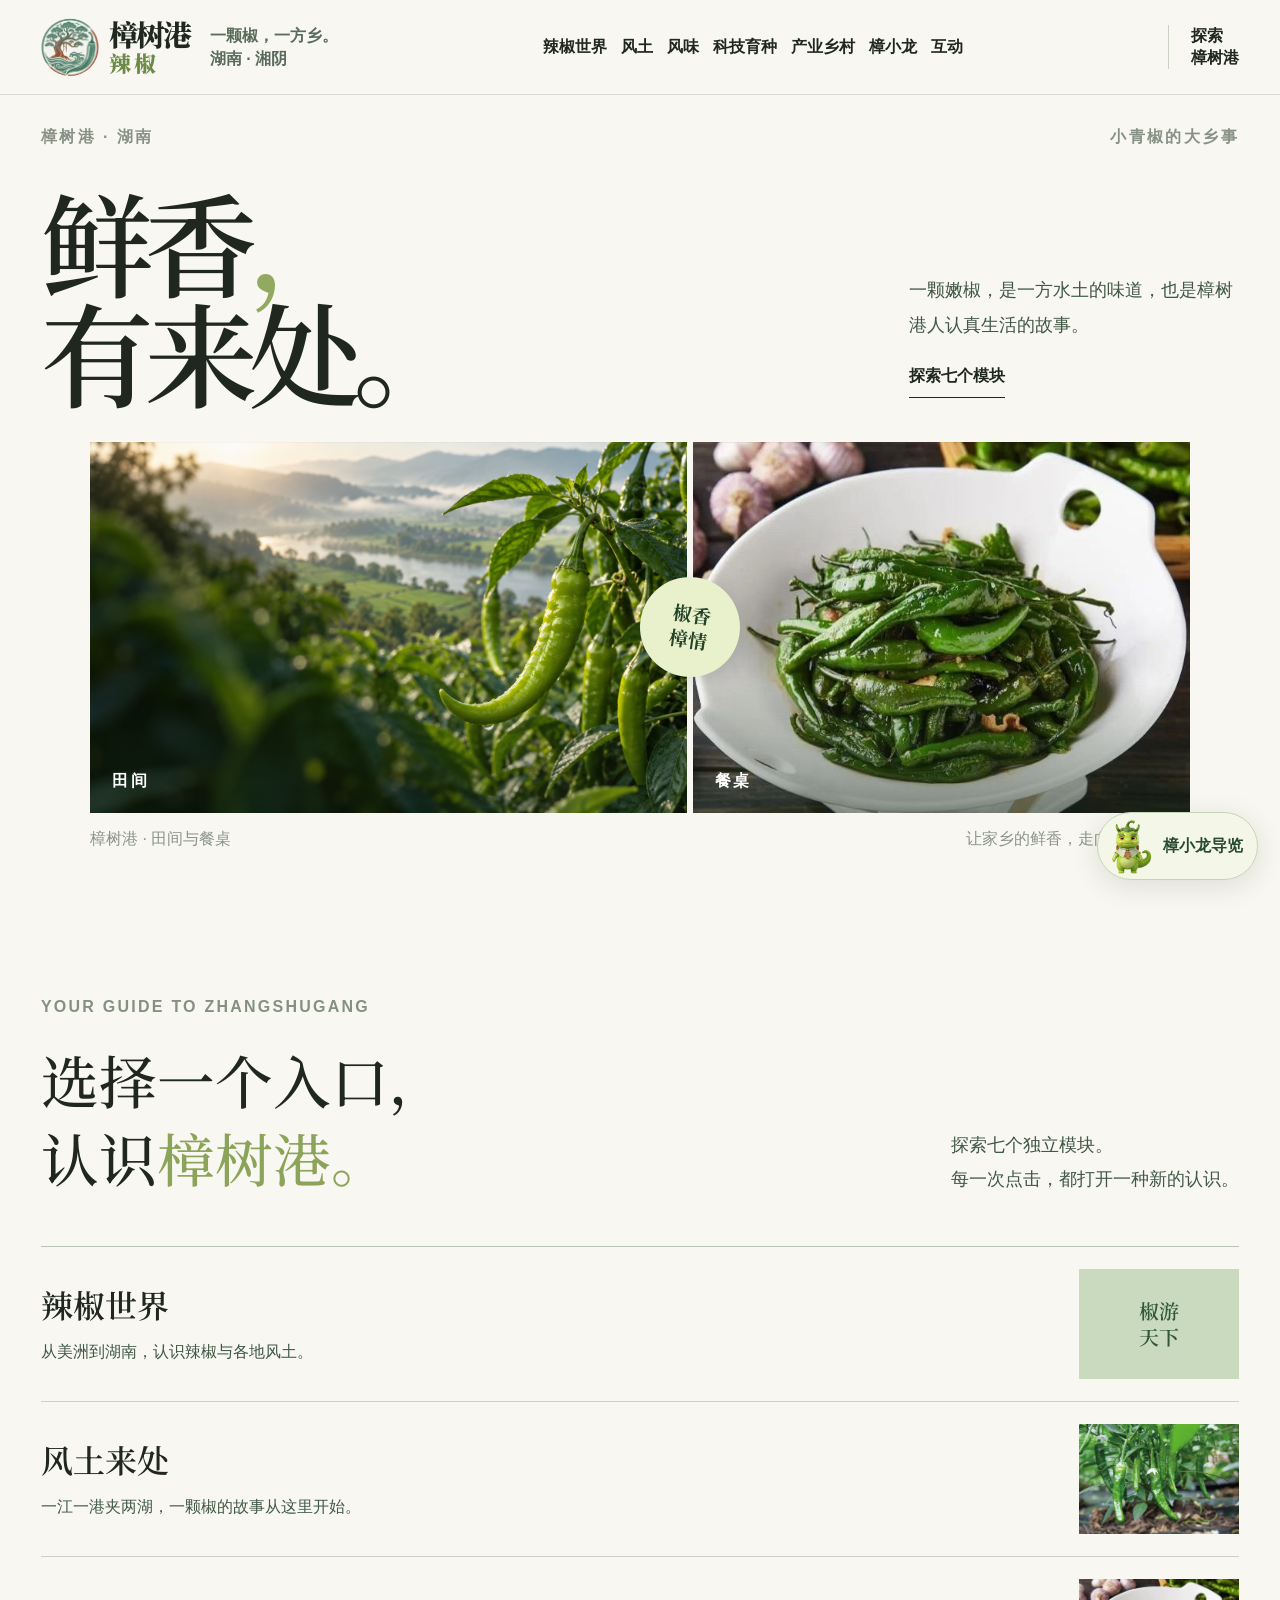
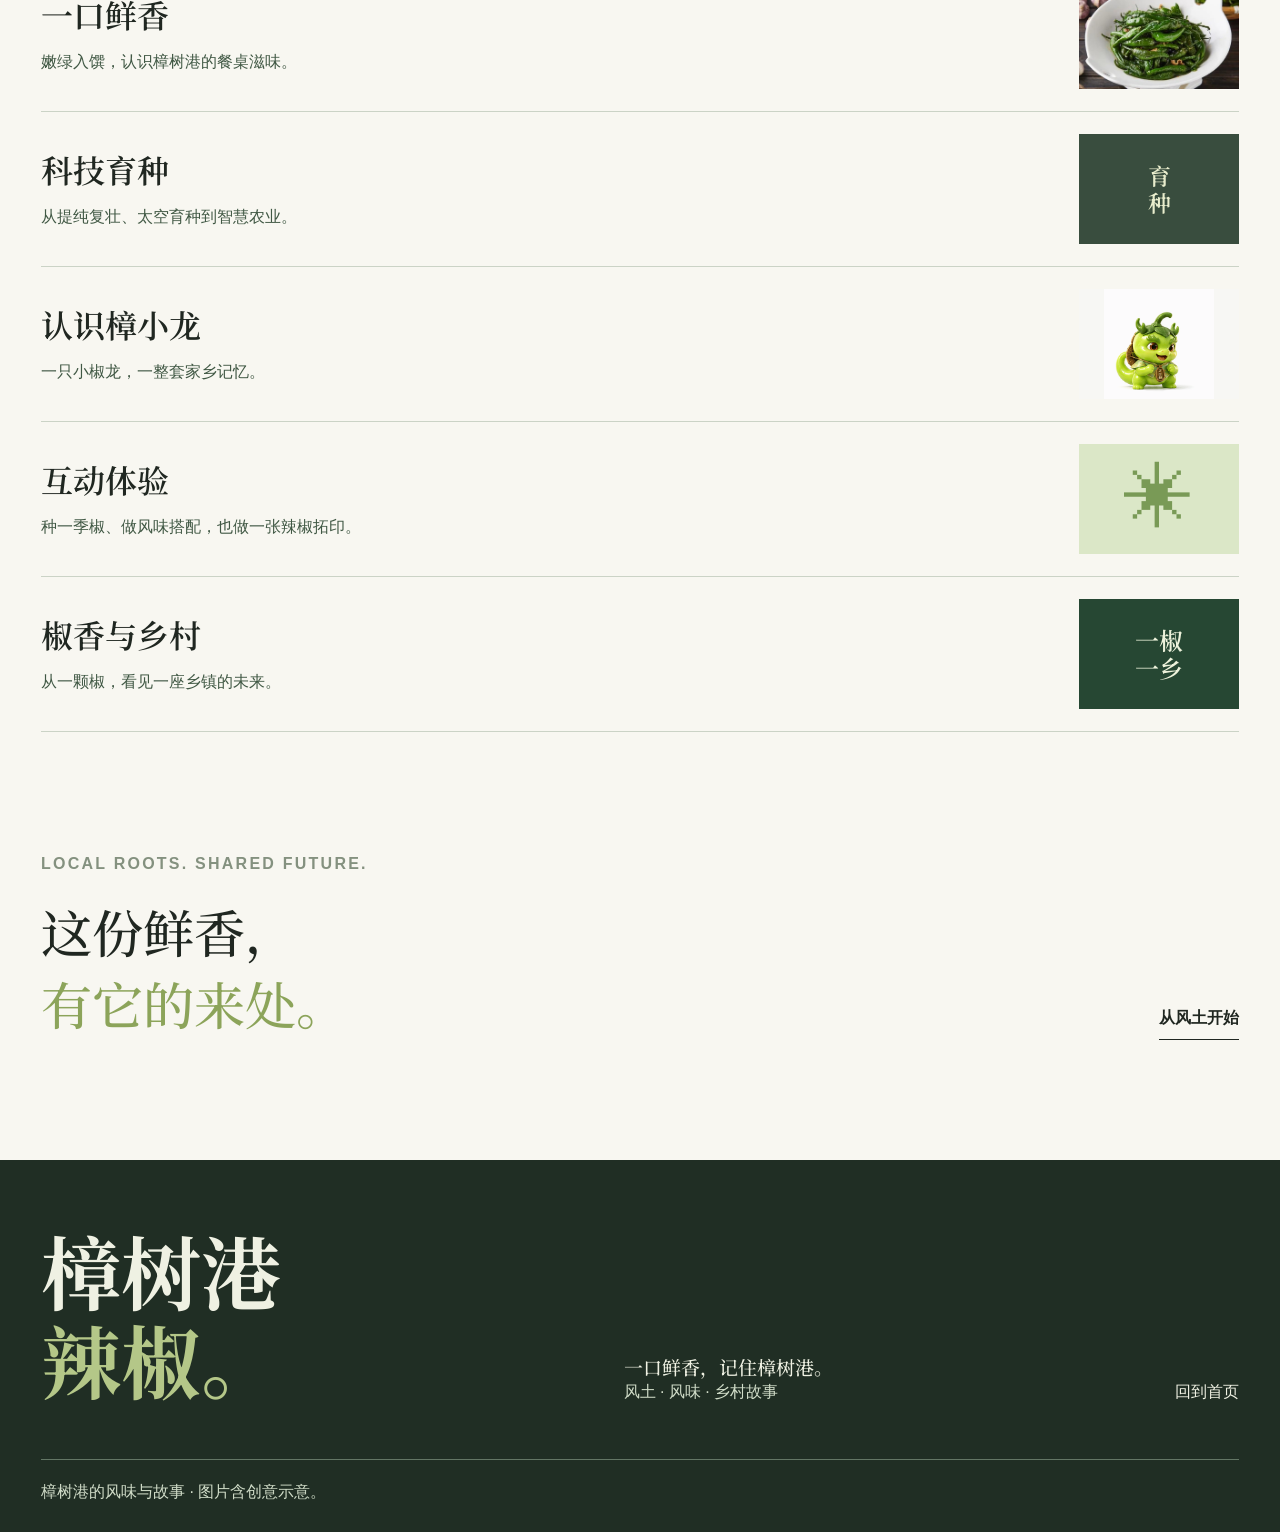
==== commit e264111d: "Add complete and concise reading modes" ====
--- a/index.html
+++ b/index.html
@@ -1 +1 @@
-<!DOCTYPE html><html lang="zh-CN"><head><meta charSet="utf-8"/><meta name="viewport" content="width=device-width, initial-scale=1"/><link rel="preload" href="/brand-logo.jpg" as="image"/><link rel="preload" as="image" href="/jiaolong-guide.png"/><link rel="stylesheet" href="/_next/static/chunks/03_590k8-8haw.css" data-precedence="next"/><link rel="preload" as="script" fetchPriority="low" href="/_next/static/chunks/2ua_85s1ldl8b.js"/><script src="/_next/static/chunks/11np77edd8ngr.js" async=""></script><script src="/_next/static/chunks/339w3n-pdzf7n.js" async=""></script><script src="/_next/static/chunks/turbopack-2rn9zxejf_00h.js" async=""></script><script src="/_next/static/chunks/0ilil_qnx3e9l.js" async=""></script><link rel="preload" href="/style.css?v=20261102d" as="style"/><link rel="preload" href="/redesign.css?v=20261102d" as="style"/><link rel="preload" href="/simulators.css?v=20261102d" as="style"/><link rel="preload" href="/pages.css?v=20261102d" as="style"/><link rel="preload" href="/editorial.css?v=20261102d" as="style"/><link rel="preload" href="/exhibits.css?v=20261102d" as="style"/><link rel="preload" href="/polish.css?v=20261102d" as="style"/><title>樟树港辣椒 · 一口鲜香，记住樟树港</title><meta name="description" content="跟着樟小龙认识樟树港辣椒的风土、风味与乡村故事。"/><link rel="stylesheet" href="/style.css?v=20261102d"/><link rel="stylesheet" href="/redesign.css?v=20261102d"/><link rel="stylesheet" href="/simulators.css?v=20261102d"/><link rel="stylesheet" href="/pages.css?v=20261102d"/><link rel="stylesheet" href="/editorial.css?v=20261102d"/><link rel="stylesheet" href="/exhibits.css?v=20261102d"/><link rel="stylesheet" href="/polish.css?v=20261102d"/><script src="/_next/static/chunks/0cz1d0mv5g_q7.js" noModule=""></script></head><body><div hidden=""><!--$--><!--/$--></div><header class="ed-header"><a href="/" class="ed-wordmark" aria-label="樟树港辣椒首页"><span class="brand-mark" aria-hidden="true"><img src="/brand-logo.jpg" alt=""/></span><span class="brand-word"><span>樟树港</span><b>辣椒</b></span></a><span class="ed-header-note">一颗椒，一方乡。<br/>湖南 · 湘阴</span><nav class="ed-nav" aria-label="主导航"><a href="/world.html">辣椒世界</a><a href="/origin.html">风土</a><a href="/flavour.html">风味</a><a href="/technology.html">科技育种</a><a href="/future.html">产业乡村</a><a href="/character.html">樟小龙</a><a href="/experience.html">互动</a></nav><details class="ed-mobile-menu"><summary>菜单 <span>＋</span></summary><nav aria-label="手机端导航"><a href="/">首页</a><a href="/world.html">辣椒世界<!-- --> </a><a href="/origin.html">风土<!-- --> </a><a href="/flavour.html">风味<!-- --> </a><a href="/technology.html">科技育种<!-- --> </a><a href="/future.html">产业乡村<!-- --> </a><a href="/character.html">樟小龙<!-- --> </a><a href="/experience.html">互动<!-- --> </a></nav></details><a class="ed-right" href="/experience.html">探索<br/>樟树港 </a></header><main class="ed-home"><section class="ed-intro"><div class="ed-intro-top"><span>樟树港 · 湖南</span><span>小青椒的大乡事</span></div><div class="ed-title-row"><h1>鲜香<span>，</span><br/>有来处。</h1><div class="ed-intro-copy"><p>一颗嫩椒，是一方水土的味道，也是樟树港人认真生活的故事。</p><a href="#explore">探索七个模块 </a></div></div><div class="ed-photo-diptych"><div class="ed-photo-a"><span>田间</span></div><div class="ed-photo-b"><span>餐桌</span></div><div class="ed-hero-seal">椒香<br/>樟情</div></div><div class="ed-photo-caption"><span>樟树港 · 田间与餐桌</span><span>让家乡的鲜香，走向更远的地方</span></div></section><section class="ed-index" id="explore"><div class="ed-index-heading"><div><span>YOUR GUIDE TO ZHANGSHUGANG</span><h2>选择一个入口，<br/>认识<span>樟树港。</span></h2></div><p>探索七个独立模块。<br/>每一次点击，都打开一种新的认识。</p></div><div class="ed-module-list"><a class="ed-module ed-module-world" href="/world.html"><div class="ed-module-title"><h3>辣椒世界</h3><p>从美洲到湖南，认识辣椒与各地风土。</p></div><div class="ed-module-image" aria-hidden="true"><span>椒游<br/>天下</span></div></a><a class="ed-module ed-module-place" href="/origin.html"><div class="ed-module-title"><h3>风土来处</h3><p>一江一港夹两湖，一颗椒的故事从这里开始。</p></div><div class="ed-module-image" aria-hidden="true"></div></a><a class="ed-module ed-module-taste" href="/flavour.html"><div class="ed-module-title"><h3>一口鲜香</h3><p>嫩绿入馔，认识樟树港的餐桌滋味。</p></div><div class="ed-module-image" aria-hidden="true"></div></a><a class="ed-module ed-module-science" href="/technology.html"><div class="ed-module-title"><h3>科技育种</h3><p>从提纯复壮、太空育种到智慧农业。</p></div><div class="ed-module-image" aria-hidden="true"><span>育<br/>种</span></div></a><a class="ed-module ed-module-dragon" href="/character.html"><div class="ed-module-title"><h3>认识樟小龙</h3><p>一只小椒龙，一整套家乡记忆。</p></div><div class="ed-module-image" aria-hidden="true"></div></a><a class="ed-module ed-module-play" href="/experience.html"><div class="ed-module-title"><h3>互动体验</h3><p>种一季椒、做风味搭配，也做一张辣椒拓印。</p></div><div class="ed-module-image" aria-hidden="true"><span>✳</span></div></a><a class="ed-module ed-module-future" href="/future.html"><div class="ed-module-title"><h3>椒香与乡村</h3><p>从一颗椒，看见一座乡镇的未来。</p></div><div class="ed-module-image" aria-hidden="true"><span>一椒<br/>一乡</span></div></a></div><div class="ed-index-end"><span>LOCAL ROOTS. SHARED FUTURE.</span><p>这份鲜香，<br/><em>有它的来处。</em></p><a href="/origin.html">从风土开始 </a></div></section></main><!--$--><!--/$--><aside class="pepper-guide" aria-label="樟小龙导览"><button type="button" class="guide-toggle" aria-expanded="false" aria-controls="guide-panel"><img src="/jiaolong-guide.png" alt=""/><span>樟小龙导览</span></button></aside><footer class="ed-footer"><div class="ed-footer-top"><div class="ed-footer-brand">樟树港<br/><span>辣椒。</span></div><div><p>一口鲜香，记住樟树港。</p><span>风土 · 风味 · 乡村故事</span></div><a href="/">回到首页 </a></div><div class="ed-footer-bottom"><span>樟树港的风味与故事 · 图片含创意示意。</span></div></footer><script src="/_next/static/chunks/2ua_85s1ldl8b.js" id="_R_" async=""></script><script>(self.__next_f=self.__next_f||[]).push([0])</script><script>self.__next_f.push([1,"1:\"$Sreact.fragment\"\n2:I[20818,[\"/_next/static/chunks/0ilil_qnx3e9l.js\"],\"default\"]\n3:I[83566,[\"/_next/static/chunks/0ilil_qnx3e9l.js\"],\"default\"]\n4:I[3867,[\"/_next/static/chunks/0ilil_qnx3e9l.js\"],\"PepperGuide\"]\nc:I[81585,[\"/_next/static/chunks/0ilil_qnx3e9l.js\"],\"default\",1]\n:HL[\"/_next/static/chunks/03_590k8-8haw.css\",\"style\"]\n:HL[\"/style.css?v=20261102d\",\"style\"]\n:HL[\"/redesign.css?v=20261102d\",\"style\"]\n:HL[\"/simulators.css?v=20261102d\",\"style\"]\n:HL[\"/pages.css?v=20261102d\",\"style\"]\n:HL[\"/editorial.css?v=20261102d\",\"style\"]\n:HL[\"/exhibits.css?v=20261102d\",\"style\"]\n:HL[\"/polish.css?v=20261102d\",\"style\"]\n:HL[\"/brand-logo.jpg\",\"image\"]\n0:{\"P\":null,\"c\":[\"\",\"\"],\"q\":\"\",\"i\":false,\"f\":[[[\"\",{\"children\":[\"__PAGE__\",{},\"$undefined\",\"$undefined\",4608]},\"$undefined\",\"$undefined\",4624],[[\"$\",\"$1\",\"c\",{\"children\":[[[\"$\",\"link\",\"0\",{\"rel\":\"stylesheet\",\"href\":\"/_next/static/chunks/03_590k8-8haw.css\",\"precedence\":\"next\",\"crossOrigin\":\"$undefined\",\"nonce\":\"$undefined\"}],[\"$\",\"script\",\"script-0\",{\"src\":\"/_next/static/chunks/0ilil_qnx3e9l.js\",\"async\":true,\"nonce\":\"$undefined\"}]],[\"$\",\"html\",null,{\"lang\":\"zh-CN\",\"children\":[[\"$\",\"head\",null,{\"children\":[[\"$\",\"link\",null,{\"rel\":\"stylesheet\",\"href\":\"/style.css?v=20261102d\"}],[\"$\",\"link\",null,{\"rel\":\"stylesheet\",\"href\":\"/redesign.css?v=20261102d\"}],[\"$\",\"link\",null,{\"rel\":\"stylesheet\",\"href\":\"/simulators.css?v=20261102d\"}],[\"$\",\"link\",null,{\"rel\":\"stylesheet\",\"href\":\"/pages.css?v=20261102d\"}],[\"$\",\"link\",null,{\"rel\":\"stylesheet\",\"href\":\"/editorial.css?v=20261102d\"}],[\"$\",\"link\",null,{\"rel\":\"stylesheet\",\"href\":\"/exhibits.css?v=20261102d\"}],[\"$\",\"link\",null,{\"rel\":\"stylesheet\",\"href\":\"/polish.css?v=20261102d\"}]]}],[\"$\",\"body\",null,{\"children\":[[\"$\",\"header\",null,{\"className\":\"ed-header\",\"children\":[[\"$\",\"a\",null,{\"href\":\"/\",\"className\":\"ed-wordmark\",\"aria-label\":\"樟树港辣椒首页\",\"children\":[[\"$\",\"span\",null,{\"className\":\"brand-mark\",\"aria-hidden\":\"true\",\"children\":[\"$\",\"img\",null,{\"src\":\"/brand-logo.jpg\",\"alt\":\"\"}]}],[\"$\",\"span\",null,{\"className\":\"brand-word\",\"children\":[[\"$\",\"span\",null,{\"children\":\"樟树港\"}],[\"$\",\"b\",null,{\"children\":\"辣椒\"}]]}]]}],[\"$\",\"span\",null,{\"className\":\"ed-header-note\",\"children\":[\"一颗椒，一方乡。\",[\"$\",\"br\",null,{}],\"湖南 · 湘阴\"]}],[\"$\",\"nav\",null,{\"className\":\"ed-nav\",\"aria-label\":\"主导航\",\"children\":[[\"$\",\"a\",\"/world.html\",{\"href\":\"/world.html\",\"children\":\"辣椒世界\"}],[\"$\",\"a\",\"/origin.html\",{\"href\":\"/origin.html\",\"children\":\"风土\"}],[\"$\",\"a\",\"/flavour.html\",{\"href\":\"/flavour.html\",\"children\":\"风味\"}],[\"$\",\"a\",\"/technology.html\",{\"href\":\"/technology.html\",\"children\":\"科技育种\"}],[\"$\",\"a\",\"/future.html\",{\"href\":\"/future.html\",\"children\":\"产业乡村\"}],[\"$\",\"a\",\"/character.html\",{\"href\":\"/character.html\",\"children\":\"樟小龙\"}],[\"$\",\"a\",\"/experience.html\",{\"href\":\"/experience.html\",\"children\":\"互动\"}]]}],[\"$\",\"details\",null,{\"className\":\"ed-mobile-menu\",\"children\":[[\"$\",\"summary\",null,{\"children\":[\"菜单 \",[\"$\",\"span\",null,{\"children\":\"＋\"}]]}],[\"$\",\"nav\",null,{\"aria-label\":\"手机端导航\",\"children\":[[\"$\",\"a\",null,{\"href\":\"/\",\"children\":\"首页\"}],[[\"$\",\"a\",\"/world.html\",{\"href\":\"/world.html\",\"children\":[\"辣椒世界\",\" \"]}],[\"$\",\"a\",\"/origin.html\",{\"href\":\"/origin.html\",\"children\":[\"风土\",\" \"]}],[\"$\",\"a\",\"/flavour.html\",{\"href\":\"/flavour.html\",\"children\":[\"风味\",\" \"]}],[\"$\",\"a\",\"/technology.html\",{\"href\":\"/technology.html\",\"children\":[\"科技育种\",\" \"]}],[\"$\",\"a\",\"/future.html\",{\"href\":\"/future.html\",\"children\":[\"产业乡村\",\" \"]}],[\"$\",\"a\",\"/character.html\",{\"href\":\"/character.html\",\"children\":[\"樟小龙\",\" \"]}],[\"$\",\"a\",\"/experience.html\",{\"href\":\"/experience.html\",\"children\":[\"互动\",\" \"]}]]]}]]}],[\"$\",\"a\",null,{\"className\":\"ed-right\",\"href\":\"/experience.html\",\"children\":[\"探索\",[\"$\",\"br\",null,{}],\"樟树港 \"]}]]}],[\"$\",\"$L2\",null,{\"parallelRouterKey\":\"children\",\"error\":\"$undefined\",\"errorStyles\":\"$undefined\",\"errorScripts\":\"$undefined\",\"template\":[\"$\",\"$L3\",null,{}],\"templateStyles\":\"$undefined\",\"templateScripts\":\"$undefined\",\"notFound\":[[[\"$\",\"title\",null,{\"children\":\"404: This page could not be found.\"}],[\"$\",\"div\",null,{\"style\":{\"fontFamily\":\"system-ui,\\\"Segoe UI\\\",Roboto,Helvetica,Arial,sans-serif,\\\"Apple Color Emoji\\\",\\\"Segoe UI Emoji\\\"\",\"height\":\"100vh\",\"textAlign\":\"center\",\"display\":\"flex\",\"flexDirection\":\"column\",\"alignItems\":\"center\",\"justifyContent\":\"center\"},\"children\":[\"$\",\"div\",null,{\"children\":[[\"$\",\"style\",null,{\"dangerouslySetInnerHTML\":{\"__html\":\"body{color:#000;background:#fff;margin:0}.next-error-h1{border-right:1px solid rgba(0,0,0,.3)}@media (prefers-color-scheme:dark){body{color:#fff;background:#000}.next-error-h1{border-right:1px solid rgba(255,255,255,.3)}}\"}}],[\"$\",\"h1\",null,{\"className\":\"next-error-h1\",\"style\":{\"display\":\"inline-block\",\"margin\":\"0 20px 0 0\",\"padding\":\"0 23px 0 0\",\"fontSize\":24,\"fontWeight\":500,\"verticalAlign\":\"top\",\"lineHeight\":\"49px\"},\"children\":404}],[\"$\",\"div\",null,{\"style\":{\"display\":\"inline-block\"},\"children\":[\"$\",\"h2\",null,{\"style\":{\"fontSize\":14,\"fontWeight\":400,\"lineHeight\":\"49px\",\"margin\":0},\"children\":\"This page could not be found.\"}]}]]}]}]],[]],\"forbidden\":\"$undefined\",\"unauthorized\":\"$undefined\"}],[\"$\",\"$L4\",null,{}],[\"$\",\"footer\",null,{\"className\":\"ed-footer\",\"children\":[[\"$\",\"div\",null,{\"className\":\"ed-footer-top\",\"children\":[[\"$\",\"div\",null,{\"className\":\"ed-footer-brand\",\"children\":[\"樟树港\",[\"$\",\"br\",null,{}],[\"$\",\"span\",null,{\"children\":\"辣椒。\"}]]}],[\"$\",\"div\",null,{\"children\":[[\"$\",\"p\",null,{\"children\":\"一口鲜香，记住樟树港。\"}],[\"$\",\"span\",null,{\"children\":\"风土 · 风味 · 乡村故事\"}]]}],[\"$\",\"a\",null,{\"href\":\"/\",\"children\":\"回到首页 \"}]]}],[\"$\",\"div\",null,{\"className\":\"ed-footer-bottom\",\"children\":[\"$\",\"span\",null,{\"children\":\"樟树港的风味与故事 · 图片含创意示意。\"}]}]]}]]}]]}]]}],{\"children\":[[\"$\",\"$1\",\"c\",{\"children\":[[\"$\",\"main\",null,{\"className\":\"ed-home\",\"children\":[[\"$\",\"section\",null,{\"className\":\"ed-intro\",\"children\":[\"$L5\",\"$L6\",\"$L7\",\"$L8\"]}],\"$L9\"]}],null,\"$La\"]}],{},null,false,null]},null,false,null],\"$Lb\",false]],\"m\":\"$undefined\",\"G\":[\"$c\",[\"$Ld\"]],\"S\":true,\"h\":null,\"r\":\"$undefined\",\"s\":\"$undefined\",\"a\":\"$undefined\",\"l\":\"$undefined\",\"p\":\"$undefined\",\"d\":\"$undefined\",\"b\":\"rljWTIHdGf7chzomSg_sX\"}\ne:I[63521,[\"/_next/static/chunks/0ilil_qnx3e9l.js\"],\"OutletBoundary\"]\nf:\"$Sreact.suspense\"\n11:I[63521,[\"/_next/static/chunks/0ilil_qnx3e9l.js\"],\"ViewportBoundary\"]\n13:I[63521,[\"/_next/static/chunks/0ilil_qnx3e9l.js\"],\"MetadataBoundary\"]\n5:[\"$\",\"div\",null,{\"className\":\"ed-intro-top\",\"children\":[[\"$\",\"span\",null,{\"children\":\"樟树港 · 湖南\"}],[\"$\",\"span\",null,{\"children\":\"小青椒的大乡事\"}]]}]\n6:[\"$\",\"div\",null,{\"className\":\"ed-title-row\",\"children\":[[\"$\",\"h1\",null,{\"children\":[\"鲜香\",[\"$\",\"span\",null,{\"children\":\"，\"}],[\"$\",\"br\",null,{}],\"有来处。\"]}],[\"$\",\"div\",null,{\"className\":\"ed-intro-copy\",\"children\":[[\"$\",\"p\",null,{\"children\":\"一颗嫩椒，是一方水土的味道，也是樟树港人认真生活的故事。\"}],[\"$\",\"a\",null,{\"href\":\"#explore\",\"children\":\"探索七个模块 \"}]]}]]}]\n7:[\"$\",\"div\",null,{\"className\":\"ed-photo-diptych\",\"children\":[[\"$\",\"div\",null,{\"className\":\"ed-photo-a\",\"children\":[\"$\",\"span\",null,{\"children\":\"田间\"}]}],[\"$\",\"div\",null,{\"className\":\"ed-photo-b\",\"children\":[\"$\",\"span\",null,{\"children\":\"餐桌\"}]}],[\"$\",\"div\",null,{\"className\":\"ed-hero-seal\",\"children\":[\"椒香\",[\"$\",\"br\",null,{}],\"樟情\"]}]]}]\n8:[\"$\",\"div\",null,{\"className\":\"ed-photo-caption\",\"children\":[[\"$\",\"span\",null,{\"children\":\"樟树港 · 田间与餐桌\"}],[\"$\",\"span\",null,{\"children\":\"让家乡的鲜香，走向更远的地方\"}]]}]\n9:[\"$\",\"section\",null,{\"className\":\"ed-index\",\"id\":\"explore\",\"children\":[[\"$\",\"div\",null,{\"className\":\"ed-index-heading\",\"children\":[[\"$\",\"div\",null,{\"children\":[[\"$\",\"span\",null,{\"children\":\"YOUR GUIDE TO ZHANGSHUGANG\"}],[\"$\",\"h2\",null,{\"children\":[\"选择一个入口，\",[\"$\",\"br\",null,{}],\"认识\",[\"$\",\"span\",null,{\"children\":\"樟树港。\"}]]}]]}],[\"$\",\"p\",null,{\"children\":[\"探索七个独立模块。\",[\"$\",\"br\",null,{}],\"每一次点击，都打开一种新的认识。\"]}]]}],[\"$\",\"div\",null,{\"className\":\"ed-module-list\",\"children\":[[\"$\",\"a\",\"01\",{\"className\":\"ed-module ed-module-world\",\"href\":\"/world.html\",\"children\":[[\"$\",\"div\",null,{\"className\":\"ed-module-title\",\"children\":[[\"$\",\"h3\",null,{\"children\":\"辣椒世界\"}],[\"$\",\"p\",null,{\"children\":\"从美洲到湖南，认识辣椒与各地风土。\"}]]}],[\"$\",\"div\",null,{\"className\":\"ed-module-image\",\"aria-hidden\":\"true\",\"children\":[\"$\",\"span\",null,{\"children\":[\"椒游\",[\"$\",\"br\",null,{}],\"天下\"]}]}]]}],[\"$\",\"a\",\"02\",{\"className\":\"ed-module ed-module-place\",\"href\":\"/origin.html\",\"children\":[[\"$\",\"div\",null,{\"className\":\"ed-module-title\",\"children\":[[\"$\",\"h3\",null,{\"children\":\"风土来处\"}],[\"$\",\"p\",null,{\"children\":\"一江一港夹两湖，一颗椒的故事从这里开始。\"}]]}],[\"$\",\"div\",null,{\"className\":\"ed-module-image\",\"aria-hidden\":\"true\",\"children\":null}]]}],[\"$\",\"a\",\"03\",{\"className\":\"ed-module ed-module-taste\",\"href\":\"/flavour.html\",\"children\":[[\"$\",\"div\",null,{\"className\":\"ed-module-title\",\"children\":[[\"$\",\"h3\",null,{\"children\":\"一口鲜香\"}],[\"$\",\"p\",null,{\"children\":\"嫩绿入馔，认识樟树港的餐桌滋味。\"}]]}],[\"$\",\"div\",null,{\"className\":\"ed-module-image\",\"aria-hidden\":\"true\",\"children\":null}]]}],[\"$\",\"a\",\"04\",{\"className\":\"ed-module ed-module-science\",\"href\":\"/technology.html\",\"children\":[[\"$\",\"div\",null,{\"className\":\"ed-module-title\",\"children\":[[\"$\",\"h3\",null,{\"children\":\"科技育种\"}],[\"$\",\"p\",null,{\"children\":\"从提纯复壮、太空育种到智慧农业。\"}]]}],[\"$\",\"div\",null,{\"className\":\"ed-module-image\",\"aria-hidden\":\"true\",\"children\":[\"$\",\"span\",null,{\"children\":[\"育\",[\"$\",\"br\",null,{}],\"种\"]}]}]]}],[\"$\",\"a\",\"05\",{\"className\":\"ed-module ed-module-dragon\",\"href\":\"/character.html\",\"children\":[[\"$\",\"div\",null,{\"className\":\"ed-module-title\",\"children\":[[\"$\",\"h3\",null,{\"children\":\"认识樟小龙\"}],[\"$\",\"p\",null,{\"children\":\"一只小椒龙，一整套家乡记忆。\"}]]}],[\"$\",\"div\",null,{\"className\":\"ed-module-image\",\"aria-hidden\":\"true\",\"children\":null}]]}],[\"$\",\"a\",\"06\",{\"className\":\"ed-module ed-module-play\",\"href\":\"/experience.html\",\"children\":[[\"$\",\"div\",null,{\"className\":\"ed-module-title\",\"children\":[[\"$\",\"h3\",null,{\"children\":\"互动体验\"}],[\"$\",\"p\",null,{\"children\":\"种一季椒、做风味搭配，也做一张辣椒拓印。\"}]]}],[\"$\",\"div\",null,{\"className\":\"ed-module-image\",\"aria-hidden\":\"true\",\"children\":[\"$\",\"span\",null,{\"children\":\"✳\"}]}]]}],[\"$\",\"a\",\"07\",{\"className\":\"ed-module ed-module-future\",\"href\":\"/future.html\",\"children\":[[\"$\",\"div\",null,{\"className\":\"ed-module-title\",\"children\":[[\"$\",\"h3\",null,{\"children\":\"椒香与乡村\"}],[\"$\",\"p\",null,{\"children\":\"从一颗椒，看见一座乡镇的未来。\"}]]}],[\"$\",\"div\",null,{\"className\":\"ed-module-image\",\"aria-hidden\":\"true\",\"children\":[\"$\",\"span\",null,{\"children\":[\"一椒\",[\"$\",\"br\",null,{}],\"一乡\"]}]}]]}]]}],[\"$\",\"div\",null,{\"className\":\"ed-index-end\",\"children\":[[\"$\",\"span\",null,{\"children\":\"LOCAL ROOTS. SHARED FUTURE.\"}],[\"$\",\"p\",null,{\"children\":[\"这份鲜香，\",[\"$\",\"br\",null,{}],[\"$\",\"em\",null,{\"children\":\"有它的来处。\"}]]}],[\"$\",\"a\",null,{\"href\":\"/origin.html\",\"children\":\"从风土开始 \"}]]}]]}]\na:[\"$\",\"$Le\",null,{\"children\":[\"$\",\"$f\",null,{\"name\":\"Next.MetadataOutlet\",\"children\":\"$@10\"}]}]\nb:[\"$\",\"$1\",\"h\",{\"children\":[null,[\"$\",\"$L11\",null,{\"children\":\"$L12\"}],[\"$\",\"div\",null,{\"hidden\":true,\"children\":[\"$\",\"$L13\",null,{\"children\":[\"$\",\"$f\",null,{\"name\":\"Next.Metadata\",\"children\":\"$L14\"}]}]}],null]}]\nd:[\"$\",\"link\",\"0\",{\"rel\":\"stylesheet\",\"href\":\"/_next/static/chunks/03_590k8-8haw.css\",\"precedence\":\"next\",\"crossOrigin\":\"$undefined\",\"nonce\":\"$undefined\"}]\n12:[[\"$\",\"meta\",\"0\",{\"charSet\":\"utf-8\"}],[\"$\",\"meta\",\"1\",{\"name\":\"viewport\",\"content\":\"width=device-width, initial-scale=1\"}]]\n10:null\n14:[[\"$\",\"title\",\"0\",{\"children\":\"樟树港辣椒 · 一口鲜香，记住樟树港\"}],[\"$\",\"meta\",\"1\",{\"name\":\"description\",\"content\":\"跟着樟小龙认识樟树港辣椒的风土、风味与乡村故事。\"}]]\n"])</script></body></html>+<!DOCTYPE html><html lang="zh-CN"><head><meta charSet="utf-8"/><meta name="viewport" content="width=device-width, initial-scale=1"/><link rel="preload" href="/brand-logo.jpg" as="image"/><link rel="preload" as="image" href="/jiaolong-guide.png"/><link rel="stylesheet" href="/_next/static/chunks/03_590k8-8haw.css" data-precedence="next"/><link rel="preload" as="script" fetchPriority="low" href="/_next/static/chunks/2ua_85s1ldl8b.js"/><script src="/_next/static/chunks/11np77edd8ngr.js" async=""></script><script src="/_next/static/chunks/339w3n-pdzf7n.js" async=""></script><script src="/_next/static/chunks/turbopack-2rn9zxejf_00h.js" async=""></script><script src="/_next/static/chunks/0ilil_qnx3e9l.js" async=""></script><link rel="preload" href="/style.css?v=20261103a" as="style"/><link rel="preload" href="/redesign.css?v=20261103a" as="style"/><link rel="preload" href="/simulators.css?v=20261103a" as="style"/><link rel="preload" href="/pages.css?v=20261103a" as="style"/><link rel="preload" href="/editorial.css?v=20261103a" as="style"/><link rel="preload" href="/exhibits.css?v=20261103a" as="style"/><link rel="preload" href="/polish.css?v=20261103a" as="style"/><title>樟树港辣椒 · 一口鲜香，记住樟树港</title><meta name="description" content="跟着樟小龙认识樟树港辣椒的风土、风味与乡村故事。"/><link rel="stylesheet" href="/style.css?v=20261103a"/><link rel="stylesheet" href="/redesign.css?v=20261103a"/><link rel="stylesheet" href="/simulators.css?v=20261103a"/><link rel="stylesheet" href="/pages.css?v=20261103a"/><link rel="stylesheet" href="/editorial.css?v=20261103a"/><link rel="stylesheet" href="/exhibits.css?v=20261103a"/><link rel="stylesheet" href="/polish.css?v=20261103a"/><script src="/_next/static/chunks/0cz1d0mv5g_q7.js" noModule=""></script></head><body><div hidden=""><!--$--><!--/$--></div><header class="ed-header"><a href="/" class="ed-wordmark" aria-label="樟树港辣椒首页"><span class="brand-mark" aria-hidden="true"><img src="/brand-logo.jpg" alt=""/></span><span class="brand-word"><span>樟树港</span><b>辣椒</b></span></a><span class="ed-header-note">一颗椒，一方乡。<br/>湖南 · 湘阴</span><nav class="ed-nav" aria-label="主导航"><a href="/world.html">辣椒世界</a><a href="/origin.html">风土</a><a href="/flavour.html">风味</a><a href="/technology.html">科技育种</a><a href="/future.html">产业乡村</a><a href="/character.html">樟小龙</a><a href="/experience.html">互动</a></nav><details class="ed-mobile-menu"><summary>菜单 <span>＋</span></summary><nav aria-label="手机端导航"><a href="/">首页</a><a href="/world.html">辣椒世界<!-- --> </a><a href="/origin.html">风土<!-- --> </a><a href="/flavour.html">风味<!-- --> </a><a href="/technology.html">科技育种<!-- --> </a><a href="/future.html">产业乡村<!-- --> </a><a href="/character.html">樟小龙<!-- --> </a><a href="/experience.html">互动<!-- --> </a></nav></details><a class="ed-right" href="/experience.html">探索<br/>樟树港 </a></header><main class="ed-home"><section class="ed-intro"><div class="ed-intro-top"><span>樟树港 · 湖南</span><span>小青椒的大乡事</span></div><div class="ed-title-row"><h1>鲜香<span>，</span><br/>有来处。</h1><div class="ed-intro-copy"><p>一颗嫩椒，是一方水土的味道，也是樟树港人认真生活的故事。</p><a href="#explore">探索七个模块 </a></div></div><div class="ed-photo-diptych"><div class="ed-photo-a"><span>田间</span></div><div class="ed-photo-b"><span>餐桌</span></div><div class="ed-hero-seal">椒香<br/>樟情</div></div><div class="ed-photo-caption"><span>樟树港 · 田间与餐桌</span><span>让家乡的鲜香，走向更远的地方</span></div></section><section class="ed-index" id="explore"><div class="ed-index-heading"><div><span>YOUR GUIDE TO ZHANGSHUGANG</span><h2>选择一个入口，<br/>认识<span>樟树港。</span></h2></div><p>探索七个独立模块。<br/>每一次点击，都打开一种新的认识。</p></div><div class="ed-module-list"><a class="ed-module ed-module-world" href="/world.html"><div class="ed-module-title"><h3>辣椒世界</h3><p>从美洲到湖南，认识辣椒与各地风土。</p></div><div class="ed-module-image" aria-hidden="true"><span>椒游<br/>天下</span></div></a><a class="ed-module ed-module-place" href="/origin.html"><div class="ed-module-title"><h3>风土来处</h3><p>一江一港夹两湖，一颗椒的故事从这里开始。</p></div><div class="ed-module-image" aria-hidden="true"></div></a><a class="ed-module ed-module-taste" href="/flavour.html"><div class="ed-module-title"><h3>一口鲜香</h3><p>嫩绿入馔，认识樟树港的餐桌滋味。</p></div><div class="ed-module-image" aria-hidden="true"></div></a><a class="ed-module ed-module-science" href="/technology.html"><div class="ed-module-title"><h3>科技育种</h3><p>从提纯复壮、太空育种到智慧农业。</p></div><div class="ed-module-image" aria-hidden="true"><span>育<br/>种</span></div></a><a class="ed-module ed-module-dragon" href="/character.html"><div class="ed-module-title"><h3>认识樟小龙</h3><p>一只小椒龙，一整套家乡记忆。</p></div><div class="ed-module-image" aria-hidden="true"></div></a><a class="ed-module ed-module-play" href="/experience.html"><div class="ed-module-title"><h3>互动体验</h3><p>种一季椒、做风味搭配，也做一张辣椒拓印。</p></div><div class="ed-module-image" aria-hidden="true"><span>✳</span></div></a><a class="ed-module ed-module-future" href="/future.html"><div class="ed-module-title"><h3>椒香与乡村</h3><p>从一颗椒，看见一座乡镇的未来。</p></div><div class="ed-module-image" aria-hidden="true"><span>一椒<br/>一乡</span></div></a></div><div class="ed-index-end"><span>LOCAL ROOTS. SHARED FUTURE.</span><p>这份鲜香，<br/><em>有它的来处。</em></p><a href="/origin.html">从风土开始 </a></div></section></main><!--$--><!--/$--><aside class="pepper-guide" aria-label="樟小龙导览"><button type="button" class="guide-toggle" aria-expanded="false" aria-controls="guide-panel"><img src="/jiaolong-guide.png" alt=""/><span>樟小龙导览</span></button></aside><footer class="ed-footer"><div class="ed-footer-top"><div class="ed-footer-brand">樟树港<br/><span>辣椒。</span></div><div><p>一口鲜香，记住樟树港。</p><span>风土 · 风味 · 乡村故事</span></div><a href="/">回到首页 </a></div><div class="ed-footer-bottom"><span>樟树港的风味与故事 · 图片含创意示意。</span></div></footer><script src="/_next/static/chunks/2ua_85s1ldl8b.js" id="_R_" async=""></script><script>(self.__next_f=self.__next_f||[]).push([0])</script><script>self.__next_f.push([1,"1:\"$Sreact.fragment\"\n2:I[20818,[\"/_next/static/chunks/0ilil_qnx3e9l.js\"],\"default\"]\n3:I[83566,[\"/_next/static/chunks/0ilil_qnx3e9l.js\"],\"default\"]\n4:I[3867,[\"/_next/static/chunks/0ilil_qnx3e9l.js\"],\"PepperGuide\"]\nc:I[81585,[\"/_next/static/chunks/0ilil_qnx3e9l.js\"],\"default\",1]\n:HL[\"/_next/static/chunks/03_590k8-8haw.css\",\"style\"]\n:HL[\"/style.css?v=20261103a\",\"style\"]\n:HL[\"/redesign.css?v=20261103a\",\"style\"]\n:HL[\"/simulators.css?v=20261103a\",\"style\"]\n:HL[\"/pages.css?v=20261103a\",\"style\"]\n:HL[\"/editorial.css?v=20261103a\",\"style\"]\n:HL[\"/exhibits.css?v=20261103a\",\"style\"]\n:HL[\"/polish.css?v=20261103a\",\"style\"]\n:HL[\"/brand-logo.jpg\",\"image\"]\n0:{\"P\":null,\"c\":[\"\",\"\"],\"q\":\"\",\"i\":false,\"f\":[[[\"\",{\"children\":[\"__PAGE__\",{},\"$undefined\",\"$undefined\",4608]},\"$undefined\",\"$undefined\",4624],[[\"$\",\"$1\",\"c\",{\"children\":[[[\"$\",\"link\",\"0\",{\"rel\":\"stylesheet\",\"href\":\"/_next/static/chunks/03_590k8-8haw.css\",\"precedence\":\"next\",\"crossOrigin\":\"$undefined\",\"nonce\":\"$undefined\"}],[\"$\",\"script\",\"script-0\",{\"src\":\"/_next/static/chunks/0ilil_qnx3e9l.js\",\"async\":true,\"nonce\":\"$undefined\"}]],[\"$\",\"html\",null,{\"lang\":\"zh-CN\",\"children\":[[\"$\",\"head\",null,{\"children\":[[\"$\",\"link\",null,{\"rel\":\"stylesheet\",\"href\":\"/style.css?v=20261103a\"}],[\"$\",\"link\",null,{\"rel\":\"stylesheet\",\"href\":\"/redesign.css?v=20261103a\"}],[\"$\",\"link\",null,{\"rel\":\"stylesheet\",\"href\":\"/simulators.css?v=20261103a\"}],[\"$\",\"link\",null,{\"rel\":\"stylesheet\",\"href\":\"/pages.css?v=20261103a\"}],[\"$\",\"link\",null,{\"rel\":\"stylesheet\",\"href\":\"/editorial.css?v=20261103a\"}],[\"$\",\"link\",null,{\"rel\":\"stylesheet\",\"href\":\"/exhibits.css?v=20261103a\"}],[\"$\",\"link\",null,{\"rel\":\"stylesheet\",\"href\":\"/polish.css?v=20261103a\"}]]}],[\"$\",\"body\",null,{\"children\":[[\"$\",\"header\",null,{\"className\":\"ed-header\",\"children\":[[\"$\",\"a\",null,{\"href\":\"/\",\"className\":\"ed-wordmark\",\"aria-label\":\"樟树港辣椒首页\",\"children\":[[\"$\",\"span\",null,{\"className\":\"brand-mark\",\"aria-hidden\":\"true\",\"children\":[\"$\",\"img\",null,{\"src\":\"/brand-logo.jpg\",\"alt\":\"\"}]}],[\"$\",\"span\",null,{\"className\":\"brand-word\",\"children\":[[\"$\",\"span\",null,{\"children\":\"樟树港\"}],[\"$\",\"b\",null,{\"children\":\"辣椒\"}]]}]]}],[\"$\",\"span\",null,{\"className\":\"ed-header-note\",\"children\":[\"一颗椒，一方乡。\",[\"$\",\"br\",null,{}],\"湖南 · 湘阴\"]}],[\"$\",\"nav\",null,{\"className\":\"ed-nav\",\"aria-label\":\"主导航\",\"children\":[[\"$\",\"a\",\"/world.html\",{\"href\":\"/world.html\",\"children\":\"辣椒世界\"}],[\"$\",\"a\",\"/origin.html\",{\"href\":\"/origin.html\",\"children\":\"风土\"}],[\"$\",\"a\",\"/flavour.html\",{\"href\":\"/flavour.html\",\"children\":\"风味\"}],[\"$\",\"a\",\"/technology.html\",{\"href\":\"/technology.html\",\"children\":\"科技育种\"}],[\"$\",\"a\",\"/future.html\",{\"href\":\"/future.html\",\"children\":\"产业乡村\"}],[\"$\",\"a\",\"/character.html\",{\"href\":\"/character.html\",\"children\":\"樟小龙\"}],[\"$\",\"a\",\"/experience.html\",{\"href\":\"/experience.html\",\"children\":\"互动\"}]]}],[\"$\",\"details\",null,{\"className\":\"ed-mobile-menu\",\"children\":[[\"$\",\"summary\",null,{\"children\":[\"菜单 \",[\"$\",\"span\",null,{\"children\":\"＋\"}]]}],[\"$\",\"nav\",null,{\"aria-label\":\"手机端导航\",\"children\":[[\"$\",\"a\",null,{\"href\":\"/\",\"children\":\"首页\"}],[[\"$\",\"a\",\"/world.html\",{\"href\":\"/world.html\",\"children\":[\"辣椒世界\",\" \"]}],[\"$\",\"a\",\"/origin.html\",{\"href\":\"/origin.html\",\"children\":[\"风土\",\" \"]}],[\"$\",\"a\",\"/flavour.html\",{\"href\":\"/flavour.html\",\"children\":[\"风味\",\" \"]}],[\"$\",\"a\",\"/technology.html\",{\"href\":\"/technology.html\",\"children\":[\"科技育种\",\" \"]}],[\"$\",\"a\",\"/future.html\",{\"href\":\"/future.html\",\"children\":[\"产业乡村\",\" \"]}],[\"$\",\"a\",\"/character.html\",{\"href\":\"/character.html\",\"children\":[\"樟小龙\",\" \"]}],[\"$\",\"a\",\"/experience.html\",{\"href\":\"/experience.html\",\"children\":[\"互动\",\" \"]}]]]}]]}],[\"$\",\"a\",null,{\"className\":\"ed-right\",\"href\":\"/experience.html\",\"children\":[\"探索\",[\"$\",\"br\",null,{}],\"樟树港 \"]}]]}],[\"$\",\"$L2\",null,{\"parallelRouterKey\":\"children\",\"error\":\"$undefined\",\"errorStyles\":\"$undefined\",\"errorScripts\":\"$undefined\",\"template\":[\"$\",\"$L3\",null,{}],\"templateStyles\":\"$undefined\",\"templateScripts\":\"$undefined\",\"notFound\":[[[\"$\",\"title\",null,{\"children\":\"404: This page could not be found.\"}],[\"$\",\"div\",null,{\"style\":{\"fontFamily\":\"system-ui,\\\"Segoe UI\\\",Roboto,Helvetica,Arial,sans-serif,\\\"Apple Color Emoji\\\",\\\"Segoe UI Emoji\\\"\",\"height\":\"100vh\",\"textAlign\":\"center\",\"display\":\"flex\",\"flexDirection\":\"column\",\"alignItems\":\"center\",\"justifyContent\":\"center\"},\"children\":[\"$\",\"div\",null,{\"children\":[[\"$\",\"style\",null,{\"dangerouslySetInnerHTML\":{\"__html\":\"body{color:#000;background:#fff;margin:0}.next-error-h1{border-right:1px solid rgba(0,0,0,.3)}@media (prefers-color-scheme:dark){body{color:#fff;background:#000}.next-error-h1{border-right:1px solid rgba(255,255,255,.3)}}\"}}],[\"$\",\"h1\",null,{\"className\":\"next-error-h1\",\"style\":{\"display\":\"inline-block\",\"margin\":\"0 20px 0 0\",\"padding\":\"0 23px 0 0\",\"fontSize\":24,\"fontWeight\":500,\"verticalAlign\":\"top\",\"lineHeight\":\"49px\"},\"children\":404}],[\"$\",\"div\",null,{\"style\":{\"display\":\"inline-block\"},\"children\":[\"$\",\"h2\",null,{\"style\":{\"fontSize\":14,\"fontWeight\":400,\"lineHeight\":\"49px\",\"margin\":0},\"children\":\"This page could not be found.\"}]}]]}]}]],[]],\"forbidden\":\"$undefined\",\"unauthorized\":\"$undefined\"}],[\"$\",\"$L4\",null,{}],[\"$\",\"footer\",null,{\"className\":\"ed-footer\",\"children\":[[\"$\",\"div\",null,{\"className\":\"ed-footer-top\",\"children\":[[\"$\",\"div\",null,{\"className\":\"ed-footer-brand\",\"children\":[\"樟树港\",[\"$\",\"br\",null,{}],[\"$\",\"span\",null,{\"children\":\"辣椒。\"}]]}],[\"$\",\"div\",null,{\"children\":[[\"$\",\"p\",null,{\"children\":\"一口鲜香，记住樟树港。\"}],[\"$\",\"span\",null,{\"children\":\"风土 · 风味 · 乡村故事\"}]]}],[\"$\",\"a\",null,{\"href\":\"/\",\"children\":\"回到首页 \"}]]}],[\"$\",\"div\",null,{\"className\":\"ed-footer-bottom\",\"children\":[\"$\",\"span\",null,{\"children\":\"樟树港的风味与故事 · 图片含创意示意。\"}]}]]}]]}]]}]]}],{\"children\":[[\"$\",\"$1\",\"c\",{\"children\":[[\"$\",\"main\",null,{\"className\":\"ed-home\",\"children\":[[\"$\",\"section\",null,{\"className\":\"ed-intro\",\"children\":[\"$L5\",\"$L6\",\"$L7\",\"$L8\"]}],\"$L9\"]}],null,\"$La\"]}],{},null,false,null]},null,false,null],\"$Lb\",false]],\"m\":\"$undefined\",\"G\":[\"$c\",[\"$Ld\"]],\"S\":true,\"h\":null,\"r\":\"$undefined\",\"s\":\"$undefined\",\"a\":\"$undefined\",\"l\":\"$undefined\",\"p\":\"$undefined\",\"d\":\"$undefined\",\"b\":\"BNTCzflMkmjpbz2SFzQ1-\"}\ne:I[63521,[\"/_next/static/chunks/0ilil_qnx3e9l.js\"],\"OutletBoundary\"]\nf:\"$Sreact.suspense\"\n11:I[63521,[\"/_next/static/chunks/0ilil_qnx3e9l.js\"],\"ViewportBoundary\"]\n13:I[63521,[\"/_next/static/chunks/0ilil_qnx3e9l.js\"],\"MetadataBoundary\"]\n5:[\"$\",\"div\",null,{\"className\":\"ed-intro-top\",\"children\":[[\"$\",\"span\",null,{\"children\":\"樟树港 · 湖南\"}],[\"$\",\"span\",null,{\"children\":\"小青椒的大乡事\"}]]}]\n6:[\"$\",\"div\",null,{\"className\":\"ed-title-row\",\"children\":[[\"$\",\"h1\",null,{\"children\":[\"鲜香\",[\"$\",\"span\",null,{\"children\":\"，\"}],[\"$\",\"br\",null,{}],\"有来处。\"]}],[\"$\",\"div\",null,{\"className\":\"ed-intro-copy\",\"children\":[[\"$\",\"p\",null,{\"children\":\"一颗嫩椒，是一方水土的味道，也是樟树港人认真生活的故事。\"}],[\"$\",\"a\",null,{\"href\":\"#explore\",\"children\":\"探索七个模块 \"}]]}]]}]\n7:[\"$\",\"div\",null,{\"className\":\"ed-photo-diptych\",\"children\":[[\"$\",\"div\",null,{\"className\":\"ed-photo-a\",\"children\":[\"$\",\"span\",null,{\"children\":\"田间\"}]}],[\"$\",\"div\",null,{\"className\":\"ed-photo-b\",\"children\":[\"$\",\"span\",null,{\"children\":\"餐桌\"}]}],[\"$\",\"div\",null,{\"className\":\"ed-hero-seal\",\"children\":[\"椒香\",[\"$\",\"br\",null,{}],\"樟情\"]}]]}]\n8:[\"$\",\"div\",null,{\"className\":\"ed-photo-caption\",\"children\":[[\"$\",\"span\",null,{\"children\":\"樟树港 · 田间与餐桌\"}],[\"$\",\"span\",null,{\"children\":\"让家乡的鲜香，走向更远的地方\"}]]}]\n9:[\"$\",\"section\",null,{\"className\":\"ed-index\",\"id\":\"explore\",\"children\":[[\"$\",\"div\",null,{\"className\":\"ed-index-heading\",\"children\":[[\"$\",\"div\",null,{\"children\":[[\"$\",\"span\",null,{\"children\":\"YOUR GUIDE TO ZHANGSHUGANG\"}],[\"$\",\"h2\",null,{\"children\":[\"选择一个入口，\",[\"$\",\"br\",null,{}],\"认识\",[\"$\",\"span\",null,{\"children\":\"樟树港。\"}]]}]]}],[\"$\",\"p\",null,{\"children\":[\"探索七个独立模块。\",[\"$\",\"br\",null,{}],\"每一次点击，都打开一种新的认识。\"]}]]}],[\"$\",\"div\",null,{\"className\":\"ed-module-list\",\"children\":[[\"$\",\"a\",\"01\",{\"className\":\"ed-module ed-module-world\",\"href\":\"/world.html\",\"children\":[[\"$\",\"div\",null,{\"className\":\"ed-module-title\",\"children\":[[\"$\",\"h3\",null,{\"children\":\"辣椒世界\"}],[\"$\",\"p\",null,{\"children\":\"从美洲到湖南，认识辣椒与各地风土。\"}]]}],[\"$\",\"div\",null,{\"className\":\"ed-module-image\",\"aria-hidden\":\"true\",\"children\":[\"$\",\"span\",null,{\"children\":[\"椒游\",[\"$\",\"br\",null,{}],\"天下\"]}]}]]}],[\"$\",\"a\",\"02\",{\"className\":\"ed-module ed-module-place\",\"href\":\"/origin.html\",\"children\":[[\"$\",\"div\",null,{\"className\":\"ed-module-title\",\"children\":[[\"$\",\"h3\",null,{\"children\":\"风土来处\"}],[\"$\",\"p\",null,{\"children\":\"一江一港夹两湖，一颗椒的故事从这里开始。\"}]]}],[\"$\",\"div\",null,{\"className\":\"ed-module-image\",\"aria-hidden\":\"true\",\"children\":null}]]}],[\"$\",\"a\",\"03\",{\"className\":\"ed-module ed-module-taste\",\"href\":\"/flavour.html\",\"children\":[[\"$\",\"div\",null,{\"className\":\"ed-module-title\",\"children\":[[\"$\",\"h3\",null,{\"children\":\"一口鲜香\"}],[\"$\",\"p\",null,{\"children\":\"嫩绿入馔，认识樟树港的餐桌滋味。\"}]]}],[\"$\",\"div\",null,{\"className\":\"ed-module-image\",\"aria-hidden\":\"true\",\"children\":null}]]}],[\"$\",\"a\",\"04\",{\"className\":\"ed-module ed-module-science\",\"href\":\"/technology.html\",\"children\":[[\"$\",\"div\",null,{\"className\":\"ed-module-title\",\"children\":[[\"$\",\"h3\",null,{\"children\":\"科技育种\"}],[\"$\",\"p\",null,{\"children\":\"从提纯复壮、太空育种到智慧农业。\"}]]}],[\"$\",\"div\",null,{\"className\":\"ed-module-image\",\"aria-hidden\":\"true\",\"children\":[\"$\",\"span\",null,{\"children\":[\"育\",[\"$\",\"br\",null,{}],\"种\"]}]}]]}],[\"$\",\"a\",\"05\",{\"className\":\"ed-module ed-module-dragon\",\"href\":\"/character.html\",\"children\":[[\"$\",\"div\",null,{\"className\":\"ed-module-title\",\"children\":[[\"$\",\"h3\",null,{\"children\":\"认识樟小龙\"}],[\"$\",\"p\",null,{\"children\":\"一只小椒龙，一整套家乡记忆。\"}]]}],[\"$\",\"div\",null,{\"className\":\"ed-module-image\",\"aria-hidden\":\"true\",\"children\":null}]]}],[\"$\",\"a\",\"06\",{\"className\":\"ed-module ed-module-play\",\"href\":\"/experience.html\",\"children\":[[\"$\",\"div\",null,{\"className\":\"ed-module-title\",\"children\":[[\"$\",\"h3\",null,{\"children\":\"互动体验\"}],[\"$\",\"p\",null,{\"children\":\"种一季椒、做风味搭配，也做一张辣椒拓印。\"}]]}],[\"$\",\"div\",null,{\"className\":\"ed-module-image\",\"aria-hidden\":\"true\",\"children\":[\"$\",\"span\",null,{\"children\":\"✳\"}]}]]}],[\"$\",\"a\",\"07\",{\"className\":\"ed-module ed-module-future\",\"href\":\"/future.html\",\"children\":[[\"$\",\"div\",null,{\"className\":\"ed-module-title\",\"children\":[[\"$\",\"h3\",null,{\"children\":\"椒香与乡村\"}],[\"$\",\"p\",null,{\"children\":\"从一颗椒，看见一座乡镇的未来。\"}]]}],[\"$\",\"div\",null,{\"className\":\"ed-module-image\",\"aria-hidden\":\"true\",\"children\":[\"$\",\"span\",null,{\"children\":[\"一椒\",[\"$\",\"br\",null,{}],\"一乡\"]}]}]]}]]}],[\"$\",\"div\",null,{\"className\":\"ed-index-end\",\"children\":[[\"$\",\"span\",null,{\"children\":\"LOCAL ROOTS. SHARED FUTURE.\"}],[\"$\",\"p\",null,{\"children\":[\"这份鲜香，\",[\"$\",\"br\",null,{}],[\"$\",\"em\",null,{\"children\":\"有它的来处。\"}]]}],[\"$\",\"a\",null,{\"href\":\"/origin.html\",\"children\":\"从风土开始 \"}]]}]]}]\na:[\"$\",\"$Le\",null,{\"children\":[\"$\",\"$f\",null,{\"name\":\"Next.MetadataOutlet\",\"children\":\"$@10\"}]}]\nb:[\"$\",\"$1\",\"h\",{\"children\":[null,[\"$\",\"$L11\",null,{\"children\":\"$L12\"}],[\"$\",\"div\",null,{\"hidden\":true,\"children\":[\"$\",\"$L13\",null,{\"children\":[\"$\",\"$f\",null,{\"name\":\"Next.Metadata\",\"children\":\"$L14\"}]}]}],null]}]\nd:[\"$\",\"link\",\"0\",{\"rel\":\"stylesheet\",\"href\":\"/_next/static/chunks/03_590k8-8haw.css\",\"precedence\":\"next\",\"crossOrigin\":\"$undefined\",\"nonce\":\"$undefined\"}]\n12:[[\"$\",\"meta\",\"0\",{\"charSet\":\"utf-8\"}],[\"$\",\"meta\",\"1\",{\"name\":\"viewport\",\"content\":\"width=device-width, initial-scale=1\"}]]\n10:null\n14:[[\"$\",\"title\",\"0\",{\"children\":\"樟树港辣椒 · 一口鲜香，记住樟树港\"}],[\"$\",\"meta\",\"1\",{\"name\":\"description\",\"content\":\"跟着樟小龙认识樟树港辣椒的风土、风味与乡村故事。\"}]]\n"])</script></body></html>
--- a/polish.css
+++ b/polish.css
@@ -63,3 +63,15 @@
 
 .ed-module{grid-template-columns:minmax(0,1fr) 160px}
 @media(max-width:800px){.ed-module{grid-template-columns:minmax(0,1fr) 65px}.ed-intro-top span:nth-child(2){display:block}}
+
+.edition-switch{position:sticky;top:8px;z-index:12;display:flex;align-items:center;justify-content:space-between;gap:20px;margin:38px 0 0;padding:15px 18px;border:1px solid #c8d5c0;border-radius:10px;background:#f8f9f2;box-shadow:0 8px 24px #243b2010}
+.edition-copy{display:flex;flex-direction:column;gap:4px;color:#2c4a33}
+.edition-copy strong{font-size:17px;line-height:1.3}
+.edition-copy span{font-size:16px;color:#526c53}
+.edition-buttons{display:flex;gap:6px;padding:4px;border-radius:8px;background:#e4ebdc;flex:none}
+.edition-buttons button{min-width:100px;padding:10px 14px;border:0;border-radius:6px;background:transparent;color:#35533a;font:inherit;font-size:16px;font-weight:600;line-height:1.3;cursor:pointer}
+.edition-buttons button[aria-pressed=true]{background:#254a32;color:#fff;box-shadow:0 2px 8px #254a3220}
+.edition-buttons button:focus-visible{outline:3px solid #9a783c;outline-offset:2px}
+.edition-switch+.exhibit-index{margin-top:24px}
+@media(max-width:600px){.edition-switch{gap:12px;padding:12px;align-items:stretch;flex-direction:column}.edition-buttons button{min-width:0;flex:1}.edition-copy{gap:2px}.edition-copy strong,.edition-copy span{font-size:16px}}
+@media(max-height:600px){.edition-switch{position:relative;top:auto}}
--- a/polish.css
+++ b/polish.css
@@ -63,3 +63,15 @@
 
 .ed-module{grid-template-columns:minmax(0,1fr) 160px}
 @media(max-width:800px){.ed-module{grid-template-columns:minmax(0,1fr) 65px}.ed-intro-top span:nth-child(2){display:block}}
+
+.edition-switch{position:sticky;top:8px;z-index:12;display:flex;align-items:center;justify-content:space-between;gap:20px;margin:38px 0 0;padding:15px 18px;border:1px solid #c8d5c0;border-radius:10px;background:#f8f9f2;box-shadow:0 8px 24px #243b2010}
+.edition-copy{display:flex;flex-direction:column;gap:4px;color:#2c4a33}
+.edition-copy strong{font-size:17px;line-height:1.3}
+.edition-copy span{font-size:16px;color:#526c53}
+.edition-buttons{display:flex;gap:6px;padding:4px;border-radius:8px;background:#e4ebdc;flex:none}
+.edition-buttons button{min-width:100px;padding:10px 14px;border:0;border-radius:6px;background:transparent;color:#35533a;font:inherit;font-size:16px;font-weight:600;line-height:1.3;cursor:pointer}
+.edition-buttons button[aria-pressed=true]{background:#254a32;color:#fff;box-shadow:0 2px 8px #254a3220}
+.edition-buttons button:focus-visible{outline:3px solid #9a783c;outline-offset:2px}
+.edition-switch+.exhibit-index{margin-top:24px}
+@media(max-width:600px){.edition-switch{gap:12px;padding:12px;align-items:stretch;flex-direction:column}.edition-buttons button{min-width:0;flex:1}.edition-copy{gap:2px}.edition-copy strong,.edition-copy span{font-size:16px}}
+@media(max-height:600px){.edition-switch{position:relative;top:auto}}
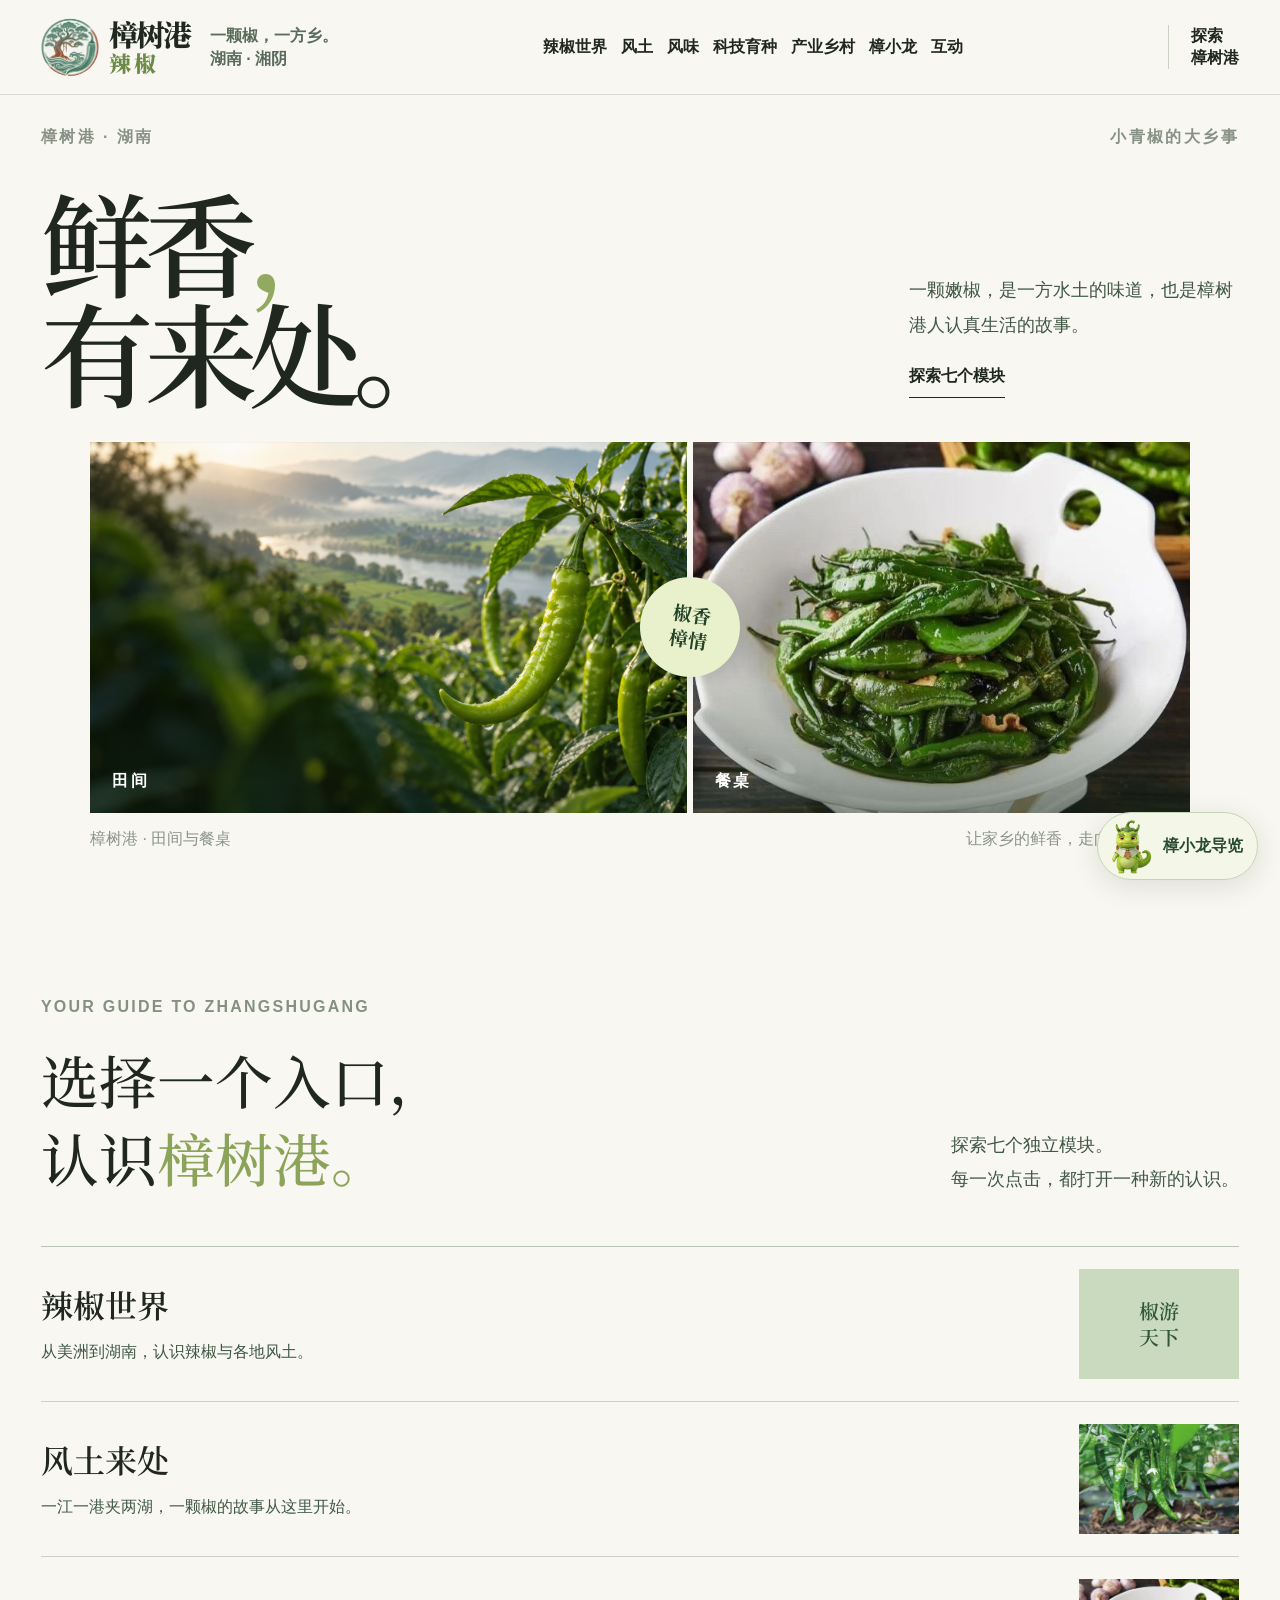
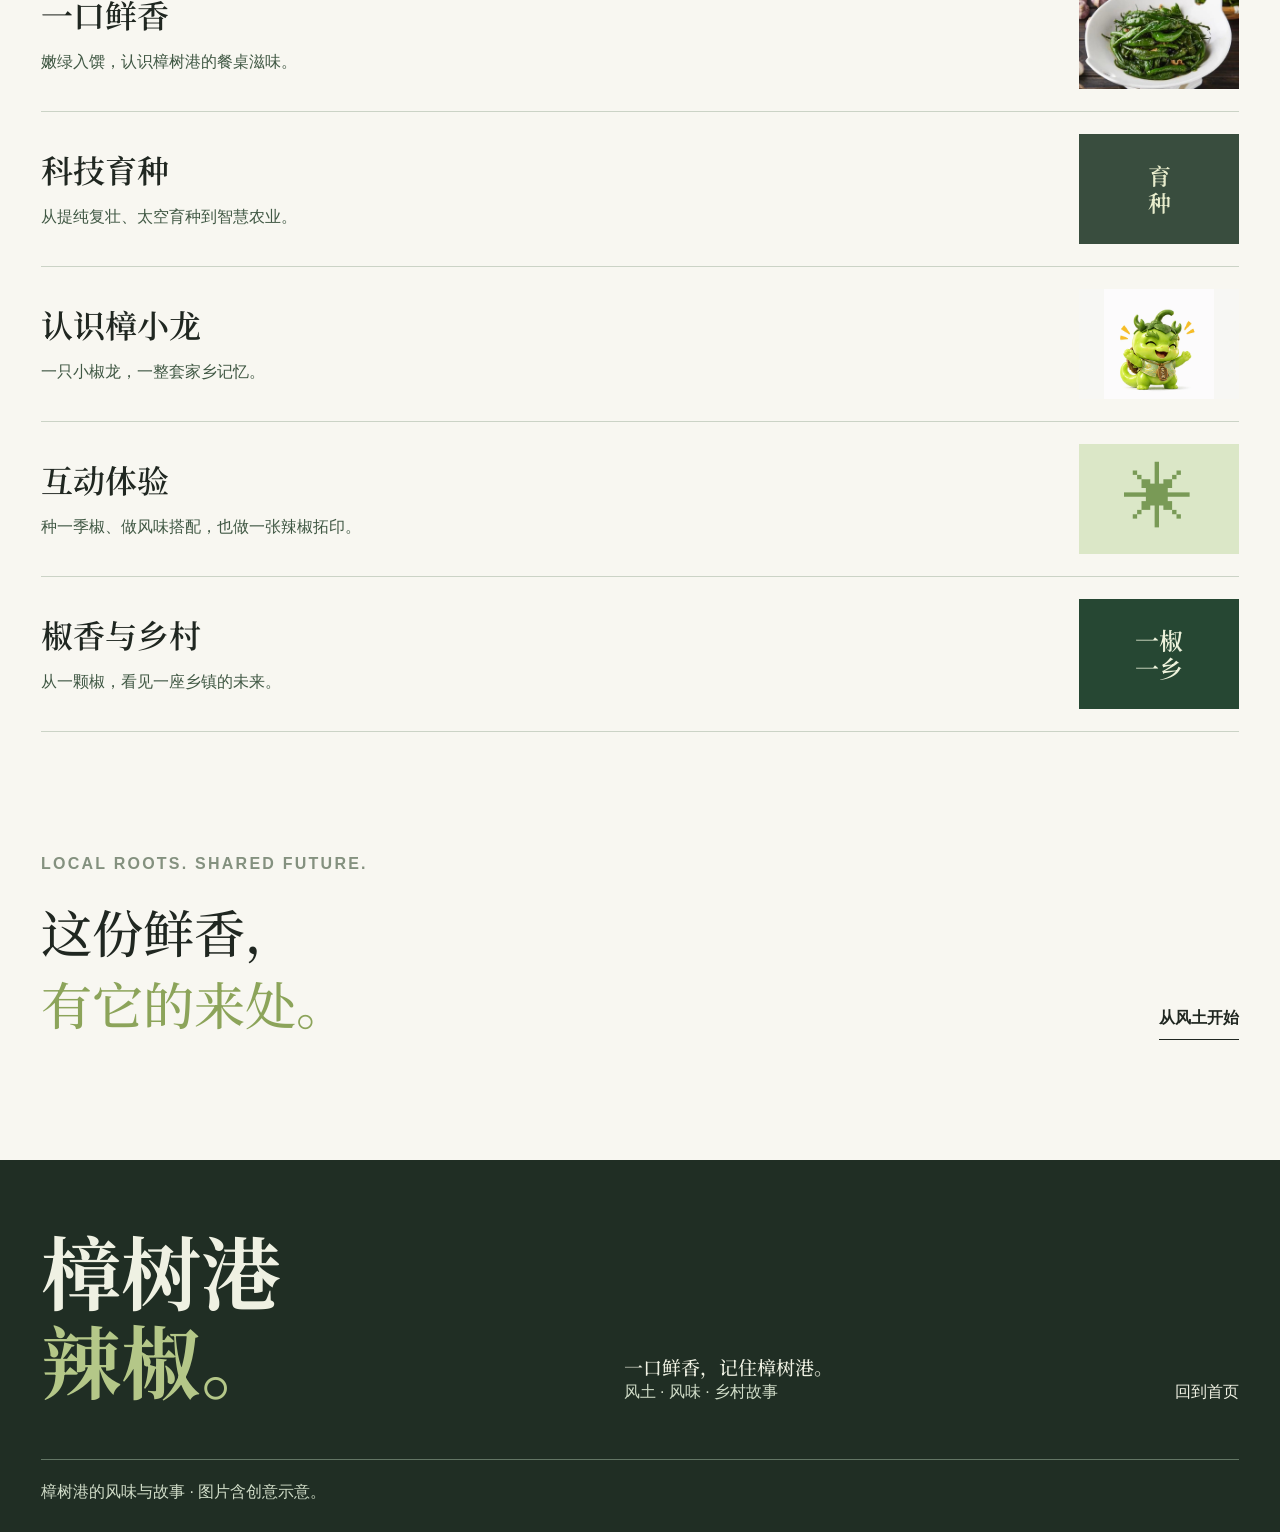
==== commit b1429ad9: "Simplify section reading toggle" ====
--- a/index.html
+++ b/index.html
@@ -1 +1 @@
-<!DOCTYPE html><html lang="zh-CN"><head><meta charSet="utf-8"/><meta name="viewport" content="width=device-width, initial-scale=1"/><link rel="preload" href="/brand-logo.jpg" as="image"/><link rel="preload" as="image" href="/jiaolong-guide.png"/><link rel="stylesheet" href="/_next/static/chunks/03_590k8-8haw.css" data-precedence="next"/><link rel="preload" as="script" fetchPriority="low" href="/_next/static/chunks/2ua_85s1ldl8b.js"/><script src="/_next/static/chunks/11np77edd8ngr.js" async=""></script><script src="/_next/static/chunks/339w3n-pdzf7n.js" async=""></script><script src="/_next/static/chunks/turbopack-2rn9zxejf_00h.js" async=""></script><script src="/_next/static/chunks/0ilil_qnx3e9l.js" async=""></script><link rel="preload" href="/style.css?v=20261103a" as="style"/><link rel="preload" href="/redesign.css?v=20261103a" as="style"/><link rel="preload" href="/simulators.css?v=20261103a" as="style"/><link rel="preload" href="/pages.css?v=20261103a" as="style"/><link rel="preload" href="/editorial.css?v=20261103a" as="style"/><link rel="preload" href="/exhibits.css?v=20261103a" as="style"/><link rel="preload" href="/polish.css?v=20261103a" as="style"/><title>樟树港辣椒 · 一口鲜香，记住樟树港</title><meta name="description" content="跟着樟小龙认识樟树港辣椒的风土、风味与乡村故事。"/><link rel="stylesheet" href="/style.css?v=20261103a"/><link rel="stylesheet" href="/redesign.css?v=20261103a"/><link rel="stylesheet" href="/simulators.css?v=20261103a"/><link rel="stylesheet" href="/pages.css?v=20261103a"/><link rel="stylesheet" href="/editorial.css?v=20261103a"/><link rel="stylesheet" href="/exhibits.css?v=20261103a"/><link rel="stylesheet" href="/polish.css?v=20261103a"/><script src="/_next/static/chunks/0cz1d0mv5g_q7.js" noModule=""></script></head><body><div hidden=""><!--$--><!--/$--></div><header class="ed-header"><a href="/" class="ed-wordmark" aria-label="樟树港辣椒首页"><span class="brand-mark" aria-hidden="true"><img src="/brand-logo.jpg" alt=""/></span><span class="brand-word"><span>樟树港</span><b>辣椒</b></span></a><span class="ed-header-note">一颗椒，一方乡。<br/>湖南 · 湘阴</span><nav class="ed-nav" aria-label="主导航"><a href="/world.html">辣椒世界</a><a href="/origin.html">风土</a><a href="/flavour.html">风味</a><a href="/technology.html">科技育种</a><a href="/future.html">产业乡村</a><a href="/character.html">樟小龙</a><a href="/experience.html">互动</a></nav><details class="ed-mobile-menu"><summary>菜单 <span>＋</span></summary><nav aria-label="手机端导航"><a href="/">首页</a><a href="/world.html">辣椒世界<!-- --> </a><a href="/origin.html">风土<!-- --> </a><a href="/flavour.html">风味<!-- --> </a><a href="/technology.html">科技育种<!-- --> </a><a href="/future.html">产业乡村<!-- --> </a><a href="/character.html">樟小龙<!-- --> </a><a href="/experience.html">互动<!-- --> </a></nav></details><a class="ed-right" href="/experience.html">探索<br/>樟树港 </a></header><main class="ed-home"><section class="ed-intro"><div class="ed-intro-top"><span>樟树港 · 湖南</span><span>小青椒的大乡事</span></div><div class="ed-title-row"><h1>鲜香<span>，</span><br/>有来处。</h1><div class="ed-intro-copy"><p>一颗嫩椒，是一方水土的味道，也是樟树港人认真生活的故事。</p><a href="#explore">探索七个模块 </a></div></div><div class="ed-photo-diptych"><div class="ed-photo-a"><span>田间</span></div><div class="ed-photo-b"><span>餐桌</span></div><div class="ed-hero-seal">椒香<br/>樟情</div></div><div class="ed-photo-caption"><span>樟树港 · 田间与餐桌</span><span>让家乡的鲜香，走向更远的地方</span></div></section><section class="ed-index" id="explore"><div class="ed-index-heading"><div><span>YOUR GUIDE TO ZHANGSHUGANG</span><h2>选择一个入口，<br/>认识<span>樟树港。</span></h2></div><p>探索七个独立模块。<br/>每一次点击，都打开一种新的认识。</p></div><div class="ed-module-list"><a class="ed-module ed-module-world" href="/world.html"><div class="ed-module-title"><h3>辣椒世界</h3><p>从美洲到湖南，认识辣椒与各地风土。</p></div><div class="ed-module-image" aria-hidden="true"><span>椒游<br/>天下</span></div></a><a class="ed-module ed-module-place" href="/origin.html"><div class="ed-module-title"><h3>风土来处</h3><p>一江一港夹两湖，一颗椒的故事从这里开始。</p></div><div class="ed-module-image" aria-hidden="true"></div></a><a class="ed-module ed-module-taste" href="/flavour.html"><div class="ed-module-title"><h3>一口鲜香</h3><p>嫩绿入馔，认识樟树港的餐桌滋味。</p></div><div class="ed-module-image" aria-hidden="true"></div></a><a class="ed-module ed-module-science" href="/technology.html"><div class="ed-module-title"><h3>科技育种</h3><p>从提纯复壮、太空育种到智慧农业。</p></div><div class="ed-module-image" aria-hidden="true"><span>育<br/>种</span></div></a><a class="ed-module ed-module-dragon" href="/character.html"><div class="ed-module-title"><h3>认识樟小龙</h3><p>一只小椒龙，一整套家乡记忆。</p></div><div class="ed-module-image" aria-hidden="true"></div></a><a class="ed-module ed-module-play" href="/experience.html"><div class="ed-module-title"><h3>互动体验</h3><p>种一季椒、做风味搭配，也做一张辣椒拓印。</p></div><div class="ed-module-image" aria-hidden="true"><span>✳</span></div></a><a class="ed-module ed-module-future" href="/future.html"><div class="ed-module-title"><h3>椒香与乡村</h3><p>从一颗椒，看见一座乡镇的未来。</p></div><div class="ed-module-image" aria-hidden="true"><span>一椒<br/>一乡</span></div></a></div><div class="ed-index-end"><span>LOCAL ROOTS. SHARED FUTURE.</span><p>这份鲜香，<br/><em>有它的来处。</em></p><a href="/origin.html">从风土开始 </a></div></section></main><!--$--><!--/$--><aside class="pepper-guide" aria-label="樟小龙导览"><button type="button" class="guide-toggle" aria-expanded="false" aria-controls="guide-panel"><img src="/jiaolong-guide.png" alt=""/><span>樟小龙导览</span></button></aside><footer class="ed-footer"><div class="ed-footer-top"><div class="ed-footer-brand">樟树港<br/><span>辣椒。</span></div><div><p>一口鲜香，记住樟树港。</p><span>风土 · 风味 · 乡村故事</span></div><a href="/">回到首页 </a></div><div class="ed-footer-bottom"><span>樟树港的风味与故事 · 图片含创意示意。</span></div></footer><script src="/_next/static/chunks/2ua_85s1ldl8b.js" id="_R_" async=""></script><script>(self.__next_f=self.__next_f||[]).push([0])</script><script>self.__next_f.push([1,"1:\"$Sreact.fragment\"\n2:I[20818,[\"/_next/static/chunks/0ilil_qnx3e9l.js\"],\"default\"]\n3:I[83566,[\"/_next/static/chunks/0ilil_qnx3e9l.js\"],\"default\"]\n4:I[3867,[\"/_next/static/chunks/0ilil_qnx3e9l.js\"],\"PepperGuide\"]\nc:I[81585,[\"/_next/static/chunks/0ilil_qnx3e9l.js\"],\"default\",1]\n:HL[\"/_next/static/chunks/03_590k8-8haw.css\",\"style\"]\n:HL[\"/style.css?v=20261103a\",\"style\"]\n:HL[\"/redesign.css?v=20261103a\",\"style\"]\n:HL[\"/simulators.css?v=20261103a\",\"style\"]\n:HL[\"/pages.css?v=20261103a\",\"style\"]\n:HL[\"/editorial.css?v=20261103a\",\"style\"]\n:HL[\"/exhibits.css?v=20261103a\",\"style\"]\n:HL[\"/polish.css?v=20261103a\",\"style\"]\n:HL[\"/brand-logo.jpg\",\"image\"]\n0:{\"P\":null,\"c\":[\"\",\"\"],\"q\":\"\",\"i\":false,\"f\":[[[\"\",{\"children\":[\"__PAGE__\",{},\"$undefined\",\"$undefined\",4608]},\"$undefined\",\"$undefined\",4624],[[\"$\",\"$1\",\"c\",{\"children\":[[[\"$\",\"link\",\"0\",{\"rel\":\"stylesheet\",\"href\":\"/_next/static/chunks/03_590k8-8haw.css\",\"precedence\":\"next\",\"crossOrigin\":\"$undefined\",\"nonce\":\"$undefined\"}],[\"$\",\"script\",\"script-0\",{\"src\":\"/_next/static/chunks/0ilil_qnx3e9l.js\",\"async\":true,\"nonce\":\"$undefined\"}]],[\"$\",\"html\",null,{\"lang\":\"zh-CN\",\"children\":[[\"$\",\"head\",null,{\"children\":[[\"$\",\"link\",null,{\"rel\":\"stylesheet\",\"href\":\"/style.css?v=20261103a\"}],[\"$\",\"link\",null,{\"rel\":\"stylesheet\",\"href\":\"/redesign.css?v=20261103a\"}],[\"$\",\"link\",null,{\"rel\":\"stylesheet\",\"href\":\"/simulators.css?v=20261103a\"}],[\"$\",\"link\",null,{\"rel\":\"stylesheet\",\"href\":\"/pages.css?v=20261103a\"}],[\"$\",\"link\",null,{\"rel\":\"stylesheet\",\"href\":\"/editorial.css?v=20261103a\"}],[\"$\",\"link\",null,{\"rel\":\"stylesheet\",\"href\":\"/exhibits.css?v=20261103a\"}],[\"$\",\"link\",null,{\"rel\":\"stylesheet\",\"href\":\"/polish.css?v=20261103a\"}]]}],[\"$\",\"body\",null,{\"children\":[[\"$\",\"header\",null,{\"className\":\"ed-header\",\"children\":[[\"$\",\"a\",null,{\"href\":\"/\",\"className\":\"ed-wordmark\",\"aria-label\":\"樟树港辣椒首页\",\"children\":[[\"$\",\"span\",null,{\"className\":\"brand-mark\",\"aria-hidden\":\"true\",\"children\":[\"$\",\"img\",null,{\"src\":\"/brand-logo.jpg\",\"alt\":\"\"}]}],[\"$\",\"span\",null,{\"className\":\"brand-word\",\"children\":[[\"$\",\"span\",null,{\"children\":\"樟树港\"}],[\"$\",\"b\",null,{\"children\":\"辣椒\"}]]}]]}],[\"$\",\"span\",null,{\"className\":\"ed-header-note\",\"children\":[\"一颗椒，一方乡。\",[\"$\",\"br\",null,{}],\"湖南 · 湘阴\"]}],[\"$\",\"nav\",null,{\"className\":\"ed-nav\",\"aria-label\":\"主导航\",\"children\":[[\"$\",\"a\",\"/world.html\",{\"href\":\"/world.html\",\"children\":\"辣椒世界\"}],[\"$\",\"a\",\"/origin.html\",{\"href\":\"/origin.html\",\"children\":\"风土\"}],[\"$\",\"a\",\"/flavour.html\",{\"href\":\"/flavour.html\",\"children\":\"风味\"}],[\"$\",\"a\",\"/technology.html\",{\"href\":\"/technology.html\",\"children\":\"科技育种\"}],[\"$\",\"a\",\"/future.html\",{\"href\":\"/future.html\",\"children\":\"产业乡村\"}],[\"$\",\"a\",\"/character.html\",{\"href\":\"/character.html\",\"children\":\"樟小龙\"}],[\"$\",\"a\",\"/experience.html\",{\"href\":\"/experience.html\",\"children\":\"互动\"}]]}],[\"$\",\"details\",null,{\"className\":\"ed-mobile-menu\",\"children\":[[\"$\",\"summary\",null,{\"children\":[\"菜单 \",[\"$\",\"span\",null,{\"children\":\"＋\"}]]}],[\"$\",\"nav\",null,{\"aria-label\":\"手机端导航\",\"children\":[[\"$\",\"a\",null,{\"href\":\"/\",\"children\":\"首页\"}],[[\"$\",\"a\",\"/world.html\",{\"href\":\"/world.html\",\"children\":[\"辣椒世界\",\" \"]}],[\"$\",\"a\",\"/origin.html\",{\"href\":\"/origin.html\",\"children\":[\"风土\",\" \"]}],[\"$\",\"a\",\"/flavour.html\",{\"href\":\"/flavour.html\",\"children\":[\"风味\",\" \"]}],[\"$\",\"a\",\"/technology.html\",{\"href\":\"/technology.html\",\"children\":[\"科技育种\",\" \"]}],[\"$\",\"a\",\"/future.html\",{\"href\":\"/future.html\",\"children\":[\"产业乡村\",\" \"]}],[\"$\",\"a\",\"/character.html\",{\"href\":\"/character.html\",\"children\":[\"樟小龙\",\" \"]}],[\"$\",\"a\",\"/experience.html\",{\"href\":\"/experience.html\",\"children\":[\"互动\",\" \"]}]]]}]]}],[\"$\",\"a\",null,{\"className\":\"ed-right\",\"href\":\"/experience.html\",\"children\":[\"探索\",[\"$\",\"br\",null,{}],\"樟树港 \"]}]]}],[\"$\",\"$L2\",null,{\"parallelRouterKey\":\"children\",\"error\":\"$undefined\",\"errorStyles\":\"$undefined\",\"errorScripts\":\"$undefined\",\"template\":[\"$\",\"$L3\",null,{}],\"templateStyles\":\"$undefined\",\"templateScripts\":\"$undefined\",\"notFound\":[[[\"$\",\"title\",null,{\"children\":\"404: This page could not be found.\"}],[\"$\",\"div\",null,{\"style\":{\"fontFamily\":\"system-ui,\\\"Segoe UI\\\",Roboto,Helvetica,Arial,sans-serif,\\\"Apple Color Emoji\\\",\\\"Segoe UI Emoji\\\"\",\"height\":\"100vh\",\"textAlign\":\"center\",\"display\":\"flex\",\"flexDirection\":\"column\",\"alignItems\":\"center\",\"justifyContent\":\"center\"},\"children\":[\"$\",\"div\",null,{\"children\":[[\"$\",\"style\",null,{\"dangerouslySetInnerHTML\":{\"__html\":\"body{color:#000;background:#fff;margin:0}.next-error-h1{border-right:1px solid rgba(0,0,0,.3)}@media (prefers-color-scheme:dark){body{color:#fff;background:#000}.next-error-h1{border-right:1px solid rgba(255,255,255,.3)}}\"}}],[\"$\",\"h1\",null,{\"className\":\"next-error-h1\",\"style\":{\"display\":\"inline-block\",\"margin\":\"0 20px 0 0\",\"padding\":\"0 23px 0 0\",\"fontSize\":24,\"fontWeight\":500,\"verticalAlign\":\"top\",\"lineHeight\":\"49px\"},\"children\":404}],[\"$\",\"div\",null,{\"style\":{\"display\":\"inline-block\"},\"children\":[\"$\",\"h2\",null,{\"style\":{\"fontSize\":14,\"fontWeight\":400,\"lineHeight\":\"49px\",\"margin\":0},\"children\":\"This page could not be found.\"}]}]]}]}]],[]],\"forbidden\":\"$undefined\",\"unauthorized\":\"$undefined\"}],[\"$\",\"$L4\",null,{}],[\"$\",\"footer\",null,{\"className\":\"ed-footer\",\"children\":[[\"$\",\"div\",null,{\"className\":\"ed-footer-top\",\"children\":[[\"$\",\"div\",null,{\"className\":\"ed-footer-brand\",\"children\":[\"樟树港\",[\"$\",\"br\",null,{}],[\"$\",\"span\",null,{\"children\":\"辣椒。\"}]]}],[\"$\",\"div\",null,{\"children\":[[\"$\",\"p\",null,{\"children\":\"一口鲜香，记住樟树港。\"}],[\"$\",\"span\",null,{\"children\":\"风土 · 风味 · 乡村故事\"}]]}],[\"$\",\"a\",null,{\"href\":\"/\",\"children\":\"回到首页 \"}]]}],[\"$\",\"div\",null,{\"className\":\"ed-footer-bottom\",\"children\":[\"$\",\"span\",null,{\"children\":\"樟树港的风味与故事 · 图片含创意示意。\"}]}]]}]]}]]}]]}],{\"children\":[[\"$\",\"$1\",\"c\",{\"children\":[[\"$\",\"main\",null,{\"className\":\"ed-home\",\"children\":[[\"$\",\"section\",null,{\"className\":\"ed-intro\",\"children\":[\"$L5\",\"$L6\",\"$L7\",\"$L8\"]}],\"$L9\"]}],null,\"$La\"]}],{},null,false,null]},null,false,null],\"$Lb\",false]],\"m\":\"$undefined\",\"G\":[\"$c\",[\"$Ld\"]],\"S\":true,\"h\":null,\"r\":\"$undefined\",\"s\":\"$undefined\",\"a\":\"$undefined\",\"l\":\"$undefined\",\"p\":\"$undefined\",\"d\":\"$undefined\",\"b\":\"BNTCzflMkmjpbz2SFzQ1-\"}\ne:I[63521,[\"/_next/static/chunks/0ilil_qnx3e9l.js\"],\"OutletBoundary\"]\nf:\"$Sreact.suspense\"\n11:I[63521,[\"/_next/static/chunks/0ilil_qnx3e9l.js\"],\"ViewportBoundary\"]\n13:I[63521,[\"/_next/static/chunks/0ilil_qnx3e9l.js\"],\"MetadataBoundary\"]\n5:[\"$\",\"div\",null,{\"className\":\"ed-intro-top\",\"children\":[[\"$\",\"span\",null,{\"children\":\"樟树港 · 湖南\"}],[\"$\",\"span\",null,{\"children\":\"小青椒的大乡事\"}]]}]\n6:[\"$\",\"div\",null,{\"className\":\"ed-title-row\",\"children\":[[\"$\",\"h1\",null,{\"children\":[\"鲜香\",[\"$\",\"span\",null,{\"children\":\"，\"}],[\"$\",\"br\",null,{}],\"有来处。\"]}],[\"$\",\"div\",null,{\"className\":\"ed-intro-copy\",\"children\":[[\"$\",\"p\",null,{\"children\":\"一颗嫩椒，是一方水土的味道，也是樟树港人认真生活的故事。\"}],[\"$\",\"a\",null,{\"href\":\"#explore\",\"children\":\"探索七个模块 \"}]]}]]}]\n7:[\"$\",\"div\",null,{\"className\":\"ed-photo-diptych\",\"children\":[[\"$\",\"div\",null,{\"className\":\"ed-photo-a\",\"children\":[\"$\",\"span\",null,{\"children\":\"田间\"}]}],[\"$\",\"div\",null,{\"className\":\"ed-photo-b\",\"children\":[\"$\",\"span\",null,{\"children\":\"餐桌\"}]}],[\"$\",\"div\",null,{\"className\":\"ed-hero-seal\",\"children\":[\"椒香\",[\"$\",\"br\",null,{}],\"樟情\"]}]]}]\n8:[\"$\",\"div\",null,{\"className\":\"ed-photo-caption\",\"children\":[[\"$\",\"span\",null,{\"children\":\"樟树港 · 田间与餐桌\"}],[\"$\",\"span\",null,{\"children\":\"让家乡的鲜香，走向更远的地方\"}]]}]\n9:[\"$\",\"section\",null,{\"className\":\"ed-index\",\"id\":\"explore\",\"children\":[[\"$\",\"div\",null,{\"className\":\"ed-index-heading\",\"children\":[[\"$\",\"div\",null,{\"children\":[[\"$\",\"span\",null,{\"children\":\"YOUR GUIDE TO ZHANGSHUGANG\"}],[\"$\",\"h2\",null,{\"children\":[\"选择一个入口，\",[\"$\",\"br\",null,{}],\"认识\",[\"$\",\"span\",null,{\"children\":\"樟树港。\"}]]}]]}],[\"$\",\"p\",null,{\"children\":[\"探索七个独立模块。\",[\"$\",\"br\",null,{}],\"每一次点击，都打开一种新的认识。\"]}]]}],[\"$\",\"div\",null,{\"className\":\"ed-module-list\",\"children\":[[\"$\",\"a\",\"01\",{\"className\":\"ed-module ed-module-world\",\"href\":\"/world.html\",\"children\":[[\"$\",\"div\",null,{\"className\":\"ed-module-title\",\"children\":[[\"$\",\"h3\",null,{\"children\":\"辣椒世界\"}],[\"$\",\"p\",null,{\"children\":\"从美洲到湖南，认识辣椒与各地风土。\"}]]}],[\"$\",\"div\",null,{\"className\":\"ed-module-image\",\"aria-hidden\":\"true\",\"children\":[\"$\",\"span\",null,{\"children\":[\"椒游\",[\"$\",\"br\",null,{}],\"天下\"]}]}]]}],[\"$\",\"a\",\"02\",{\"className\":\"ed-module ed-module-place\",\"href\":\"/origin.html\",\"children\":[[\"$\",\"div\",null,{\"className\":\"ed-module-title\",\"children\":[[\"$\",\"h3\",null,{\"children\":\"风土来处\"}],[\"$\",\"p\",null,{\"children\":\"一江一港夹两湖，一颗椒的故事从这里开始。\"}]]}],[\"$\",\"div\",null,{\"className\":\"ed-module-image\",\"aria-hidden\":\"true\",\"children\":null}]]}],[\"$\",\"a\",\"03\",{\"className\":\"ed-module ed-module-taste\",\"href\":\"/flavour.html\",\"children\":[[\"$\",\"div\",null,{\"className\":\"ed-module-title\",\"children\":[[\"$\",\"h3\",null,{\"children\":\"一口鲜香\"}],[\"$\",\"p\",null,{\"children\":\"嫩绿入馔，认识樟树港的餐桌滋味。\"}]]}],[\"$\",\"div\",null,{\"className\":\"ed-module-image\",\"aria-hidden\":\"true\",\"children\":null}]]}],[\"$\",\"a\",\"04\",{\"className\":\"ed-module ed-module-science\",\"href\":\"/technology.html\",\"children\":[[\"$\",\"div\",null,{\"className\":\"ed-module-title\",\"children\":[[\"$\",\"h3\",null,{\"children\":\"科技育种\"}],[\"$\",\"p\",null,{\"children\":\"从提纯复壮、太空育种到智慧农业。\"}]]}],[\"$\",\"div\",null,{\"className\":\"ed-module-image\",\"aria-hidden\":\"true\",\"children\":[\"$\",\"span\",null,{\"children\":[\"育\",[\"$\",\"br\",null,{}],\"种\"]}]}]]}],[\"$\",\"a\",\"05\",{\"className\":\"ed-module ed-module-dragon\",\"href\":\"/character.html\",\"children\":[[\"$\",\"div\",null,{\"className\":\"ed-module-title\",\"children\":[[\"$\",\"h3\",null,{\"children\":\"认识樟小龙\"}],[\"$\",\"p\",null,{\"children\":\"一只小椒龙，一整套家乡记忆。\"}]]}],[\"$\",\"div\",null,{\"className\":\"ed-module-image\",\"aria-hidden\":\"true\",\"children\":null}]]}],[\"$\",\"a\",\"06\",{\"className\":\"ed-module ed-module-play\",\"href\":\"/experience.html\",\"children\":[[\"$\",\"div\",null,{\"className\":\"ed-module-title\",\"children\":[[\"$\",\"h3\",null,{\"children\":\"互动体验\"}],[\"$\",\"p\",null,{\"children\":\"种一季椒、做风味搭配，也做一张辣椒拓印。\"}]]}],[\"$\",\"div\",null,{\"className\":\"ed-module-image\",\"aria-hidden\":\"true\",\"children\":[\"$\",\"span\",null,{\"children\":\"✳\"}]}]]}],[\"$\",\"a\",\"07\",{\"className\":\"ed-module ed-module-future\",\"href\":\"/future.html\",\"children\":[[\"$\",\"div\",null,{\"className\":\"ed-module-title\",\"children\":[[\"$\",\"h3\",null,{\"children\":\"椒香与乡村\"}],[\"$\",\"p\",null,{\"children\":\"从一颗椒，看见一座乡镇的未来。\"}]]}],[\"$\",\"div\",null,{\"className\":\"ed-module-image\",\"aria-hidden\":\"true\",\"children\":[\"$\",\"span\",null,{\"children\":[\"一椒\",[\"$\",\"br\",null,{}],\"一乡\"]}]}]]}]]}],[\"$\",\"div\",null,{\"className\":\"ed-index-end\",\"children\":[[\"$\",\"span\",null,{\"children\":\"LOCAL ROOTS. SHARED FUTURE.\"}],[\"$\",\"p\",null,{\"children\":[\"这份鲜香，\",[\"$\",\"br\",null,{}],[\"$\",\"em\",null,{\"children\":\"有它的来处。\"}]]}],[\"$\",\"a\",null,{\"href\":\"/origin.html\",\"children\":\"从风土开始 \"}]]}]]}]\na:[\"$\",\"$Le\",null,{\"children\":[\"$\",\"$f\",null,{\"name\":\"Next.MetadataOutlet\",\"children\":\"$@10\"}]}]\nb:[\"$\",\"$1\",\"h\",{\"children\":[null,[\"$\",\"$L11\",null,{\"children\":\"$L12\"}],[\"$\",\"div\",null,{\"hidden\":true,\"children\":[\"$\",\"$L13\",null,{\"children\":[\"$\",\"$f\",null,{\"name\":\"Next.Metadata\",\"children\":\"$L14\"}]}]}],null]}]\nd:[\"$\",\"link\",\"0\",{\"rel\":\"stylesheet\",\"href\":\"/_next/static/chunks/03_590k8-8haw.css\",\"precedence\":\"next\",\"crossOrigin\":\"$undefined\",\"nonce\":\"$undefined\"}]\n12:[[\"$\",\"meta\",\"0\",{\"charSet\":\"utf-8\"}],[\"$\",\"meta\",\"1\",{\"name\":\"viewport\",\"content\":\"width=device-width, initial-scale=1\"}]]\n10:null\n14:[[\"$\",\"title\",\"0\",{\"children\":\"樟树港辣椒 · 一口鲜香，记住樟树港\"}],[\"$\",\"meta\",\"1\",{\"name\":\"description\",\"content\":\"跟着樟小龙认识樟树港辣椒的风土、风味与乡村故事。\"}]]\n"])</script></body></html>+<!DOCTYPE html><html lang="zh-CN"><head><meta charSet="utf-8"/><meta name="viewport" content="width=device-width, initial-scale=1"/><link rel="preload" href="/brand-logo.jpg" as="image"/><link rel="preload" as="image" href="/jiaolong-guide.png"/><link rel="stylesheet" href="/_next/static/chunks/03_590k8-8haw.css" data-precedence="next"/><link rel="preload" as="script" fetchPriority="low" href="/_next/static/chunks/2ua_85s1ldl8b.js"/><script src="/_next/static/chunks/11np77edd8ngr.js" async=""></script><script src="/_next/static/chunks/339w3n-pdzf7n.js" async=""></script><script src="/_next/static/chunks/turbopack-2rn9zxejf_00h.js" async=""></script><script src="/_next/static/chunks/0ilil_qnx3e9l.js" async=""></script><link rel="preload" href="/style.css?v=20261103c" as="style"/><link rel="preload" href="/redesign.css?v=20261103c" as="style"/><link rel="preload" href="/simulators.css?v=20261103c" as="style"/><link rel="preload" href="/pages.css?v=20261103c" as="style"/><link rel="preload" href="/editorial.css?v=20261103c" as="style"/><link rel="preload" href="/exhibits.css?v=20261103c" as="style"/><link rel="preload" href="/polish.css?v=20261103c" as="style"/><title>樟树港辣椒 · 一口鲜香，记住樟树港</title><meta name="description" content="跟着樟小龙认识樟树港辣椒的风土、风味与乡村故事。"/><link rel="stylesheet" href="/style.css?v=20261103c"/><link rel="stylesheet" href="/redesign.css?v=20261103c"/><link rel="stylesheet" href="/simulators.css?v=20261103c"/><link rel="stylesheet" href="/pages.css?v=20261103c"/><link rel="stylesheet" href="/editorial.css?v=20261103c"/><link rel="stylesheet" href="/exhibits.css?v=20261103c"/><link rel="stylesheet" href="/polish.css?v=20261103c"/><script src="/_next/static/chunks/0cz1d0mv5g_q7.js" noModule=""></script></head><body><div hidden=""><!--$--><!--/$--></div><header class="ed-header"><a href="/" class="ed-wordmark" aria-label="樟树港辣椒首页"><span class="brand-mark" aria-hidden="true"><img src="/brand-logo.jpg" alt=""/></span><span class="brand-word"><span>樟树港</span><b>辣椒</b></span></a><span class="ed-header-note">一颗椒，一方乡。<br/>湖南 · 湘阴</span><nav class="ed-nav" aria-label="主导航"><a href="/world.html">辣椒世界</a><a href="/origin.html">风土</a><a href="/flavour.html">风味</a><a href="/technology.html">科技育种</a><a href="/future.html">产业乡村</a><a href="/character.html">樟小龙</a><a href="/experience.html">互动</a></nav><details class="ed-mobile-menu"><summary>菜单 <span>＋</span></summary><nav aria-label="手机端导航"><a href="/">首页</a><a href="/world.html">辣椒世界<!-- --> </a><a href="/origin.html">风土<!-- --> </a><a href="/flavour.html">风味<!-- --> </a><a href="/technology.html">科技育种<!-- --> </a><a href="/future.html">产业乡村<!-- --> </a><a href="/character.html">樟小龙<!-- --> </a><a href="/experience.html">互动<!-- --> </a></nav></details><a class="ed-right" href="/experience.html">探索<br/>樟树港 </a></header><main class="ed-home"><section class="ed-intro"><div class="ed-intro-top"><span>樟树港 · 湖南</span><span>小青椒的大乡事</span></div><div class="ed-title-row"><h1>鲜香<span>，</span><br/>有来处。</h1><div class="ed-intro-copy"><p>一颗嫩椒，是一方水土的味道，也是樟树港人认真生活的故事。</p><a href="#explore">探索七个模块 </a></div></div><div class="ed-photo-diptych"><div class="ed-photo-a"><span>田间</span></div><div class="ed-photo-b"><span>餐桌</span></div><div class="ed-hero-seal">椒香<br/>樟情</div></div><div class="ed-photo-caption"><span>樟树港 · 田间与餐桌</span><span>让家乡的鲜香，走向更远的地方</span></div></section><section class="ed-index" id="explore"><div class="ed-index-heading"><div><span>YOUR GUIDE TO ZHANGSHUGANG</span><h2>选择一个入口，<br/>认识<span>樟树港。</span></h2></div><p>探索七个独立模块。<br/>每一次点击，都打开一种新的认识。</p></div><div class="ed-module-list"><a class="ed-module ed-module-world" href="/world.html"><div class="ed-module-title"><h3>辣椒世界</h3><p>从美洲到湖南，认识辣椒与各地风土。</p></div><div class="ed-module-image" aria-hidden="true"><span>椒游<br/>天下</span></div></a><a class="ed-module ed-module-place" href="/origin.html"><div class="ed-module-title"><h3>风土来处</h3><p>一江一港夹两湖，一颗椒的故事从这里开始。</p></div><div class="ed-module-image" aria-hidden="true"></div></a><a class="ed-module ed-module-taste" href="/flavour.html"><div class="ed-module-title"><h3>一口鲜香</h3><p>嫩绿入馔，认识樟树港的餐桌滋味。</p></div><div class="ed-module-image" aria-hidden="true"></div></a><a class="ed-module ed-module-science" href="/technology.html"><div class="ed-module-title"><h3>科技育种</h3><p>从提纯复壮、太空育种到智慧农业。</p></div><div class="ed-module-image" aria-hidden="true"><span>育<br/>种</span></div></a><a class="ed-module ed-module-dragon" href="/character.html"><div class="ed-module-title"><h3>认识樟小龙</h3><p>一只小椒龙，一整套家乡记忆。</p></div><div class="ed-module-image" aria-hidden="true"></div></a><a class="ed-module ed-module-play" href="/experience.html"><div class="ed-module-title"><h3>互动体验</h3><p>种一季椒、做风味搭配，也做一张辣椒拓印。</p></div><div class="ed-module-image" aria-hidden="true"><span>✳</span></div></a><a class="ed-module ed-module-future" href="/future.html"><div class="ed-module-title"><h3>椒香与乡村</h3><p>从一颗椒，看见一座乡镇的未来。</p></div><div class="ed-module-image" aria-hidden="true"><span>一椒<br/>一乡</span></div></a></div><div class="ed-index-end"><span>LOCAL ROOTS. SHARED FUTURE.</span><p>这份鲜香，<br/><em>有它的来处。</em></p><a href="/origin.html">从风土开始 </a></div></section></main><!--$--><!--/$--><aside class="pepper-guide" aria-label="樟小龙导览"><button type="button" class="guide-toggle" aria-expanded="false" aria-controls="guide-panel"><img src="/jiaolong-guide.png" alt=""/><span>樟小龙导览</span></button></aside><footer class="ed-footer"><div class="ed-footer-top"><div class="ed-footer-brand">樟树港<br/><span>辣椒。</span></div><div><p>一口鲜香，记住樟树港。</p><span>风土 · 风味 · 乡村故事</span></div><a href="/">回到首页 </a></div><div class="ed-footer-bottom"><span>樟树港的风味与故事 · 图片含创意示意。</span></div></footer><script src="/_next/static/chunks/2ua_85s1ldl8b.js" id="_R_" async=""></script><script>(self.__next_f=self.__next_f||[]).push([0])</script><script>self.__next_f.push([1,"1:\"$Sreact.fragment\"\n2:I[20818,[\"/_next/static/chunks/0ilil_qnx3e9l.js\"],\"default\"]\n3:I[83566,[\"/_next/static/chunks/0ilil_qnx3e9l.js\"],\"default\"]\n4:I[3867,[\"/_next/static/chunks/0ilil_qnx3e9l.js\"],\"PepperGuide\"]\nc:I[81585,[\"/_next/static/chunks/0ilil_qnx3e9l.js\"],\"default\",1]\n:HL[\"/_next/static/chunks/03_590k8-8haw.css\",\"style\"]\n:HL[\"/style.css?v=20261103c\",\"style\"]\n:HL[\"/redesign.css?v=20261103c\",\"style\"]\n:HL[\"/simulators.css?v=20261103c\",\"style\"]\n:HL[\"/pages.css?v=20261103c\",\"style\"]\n:HL[\"/editorial.css?v=20261103c\",\"style\"]\n:HL[\"/exhibits.css?v=20261103c\",\"style\"]\n:HL[\"/polish.css?v=20261103c\",\"style\"]\n:HL[\"/brand-logo.jpg\",\"image\"]\n0:{\"P\":null,\"c\":[\"\",\"\"],\"q\":\"\",\"i\":false,\"f\":[[[\"\",{\"children\":[\"__PAGE__\",{},\"$undefined\",\"$undefined\",4608]},\"$undefined\",\"$undefined\",4624],[[\"$\",\"$1\",\"c\",{\"children\":[[[\"$\",\"link\",\"0\",{\"rel\":\"stylesheet\",\"href\":\"/_next/static/chunks/03_590k8-8haw.css\",\"precedence\":\"next\",\"crossOrigin\":\"$undefined\",\"nonce\":\"$undefined\"}],[\"$\",\"script\",\"script-0\",{\"src\":\"/_next/static/chunks/0ilil_qnx3e9l.js\",\"async\":true,\"nonce\":\"$undefined\"}]],[\"$\",\"html\",null,{\"lang\":\"zh-CN\",\"children\":[[\"$\",\"head\",null,{\"children\":[[\"$\",\"link\",null,{\"rel\":\"stylesheet\",\"href\":\"/style.css?v=20261103c\"}],[\"$\",\"link\",null,{\"rel\":\"stylesheet\",\"href\":\"/redesign.css?v=20261103c\"}],[\"$\",\"link\",null,{\"rel\":\"stylesheet\",\"href\":\"/simulators.css?v=20261103c\"}],[\"$\",\"link\",null,{\"rel\":\"stylesheet\",\"href\":\"/pages.css?v=20261103c\"}],[\"$\",\"link\",null,{\"rel\":\"stylesheet\",\"href\":\"/editorial.css?v=20261103c\"}],[\"$\",\"link\",null,{\"rel\":\"stylesheet\",\"href\":\"/exhibits.css?v=20261103c\"}],[\"$\",\"link\",null,{\"rel\":\"stylesheet\",\"href\":\"/polish.css?v=20261103c\"}]]}],[\"$\",\"body\",null,{\"children\":[[\"$\",\"header\",null,{\"className\":\"ed-header\",\"children\":[[\"$\",\"a\",null,{\"href\":\"/\",\"className\":\"ed-wordmark\",\"aria-label\":\"樟树港辣椒首页\",\"children\":[[\"$\",\"span\",null,{\"className\":\"brand-mark\",\"aria-hidden\":\"true\",\"children\":[\"$\",\"img\",null,{\"src\":\"/brand-logo.jpg\",\"alt\":\"\"}]}],[\"$\",\"span\",null,{\"className\":\"brand-word\",\"children\":[[\"$\",\"span\",null,{\"children\":\"樟树港\"}],[\"$\",\"b\",null,{\"children\":\"辣椒\"}]]}]]}],[\"$\",\"span\",null,{\"className\":\"ed-header-note\",\"children\":[\"一颗椒，一方乡。\",[\"$\",\"br\",null,{}],\"湖南 · 湘阴\"]}],[\"$\",\"nav\",null,{\"className\":\"ed-nav\",\"aria-label\":\"主导航\",\"children\":[[\"$\",\"a\",\"/world.html\",{\"href\":\"/world.html\",\"children\":\"辣椒世界\"}],[\"$\",\"a\",\"/origin.html\",{\"href\":\"/origin.html\",\"children\":\"风土\"}],[\"$\",\"a\",\"/flavour.html\",{\"href\":\"/flavour.html\",\"children\":\"风味\"}],[\"$\",\"a\",\"/technology.html\",{\"href\":\"/technology.html\",\"children\":\"科技育种\"}],[\"$\",\"a\",\"/future.html\",{\"href\":\"/future.html\",\"children\":\"产业乡村\"}],[\"$\",\"a\",\"/character.html\",{\"href\":\"/character.html\",\"children\":\"樟小龙\"}],[\"$\",\"a\",\"/experience.html\",{\"href\":\"/experience.html\",\"children\":\"互动\"}]]}],[\"$\",\"details\",null,{\"className\":\"ed-mobile-menu\",\"children\":[[\"$\",\"summary\",null,{\"children\":[\"菜单 \",[\"$\",\"span\",null,{\"children\":\"＋\"}]]}],[\"$\",\"nav\",null,{\"aria-label\":\"手机端导航\",\"children\":[[\"$\",\"a\",null,{\"href\":\"/\",\"children\":\"首页\"}],[[\"$\",\"a\",\"/world.html\",{\"href\":\"/world.html\",\"children\":[\"辣椒世界\",\" \"]}],[\"$\",\"a\",\"/origin.html\",{\"href\":\"/origin.html\",\"children\":[\"风土\",\" \"]}],[\"$\",\"a\",\"/flavour.html\",{\"href\":\"/flavour.html\",\"children\":[\"风味\",\" \"]}],[\"$\",\"a\",\"/technology.html\",{\"href\":\"/technology.html\",\"children\":[\"科技育种\",\" \"]}],[\"$\",\"a\",\"/future.html\",{\"href\":\"/future.html\",\"children\":[\"产业乡村\",\" \"]}],[\"$\",\"a\",\"/character.html\",{\"href\":\"/character.html\",\"children\":[\"樟小龙\",\" \"]}],[\"$\",\"a\",\"/experience.html\",{\"href\":\"/experience.html\",\"children\":[\"互动\",\" \"]}]]]}]]}],[\"$\",\"a\",null,{\"className\":\"ed-right\",\"href\":\"/experience.html\",\"children\":[\"探索\",[\"$\",\"br\",null,{}],\"樟树港 \"]}]]}],[\"$\",\"$L2\",null,{\"parallelRouterKey\":\"children\",\"error\":\"$undefined\",\"errorStyles\":\"$undefined\",\"errorScripts\":\"$undefined\",\"template\":[\"$\",\"$L3\",null,{}],\"templateStyles\":\"$undefined\",\"templateScripts\":\"$undefined\",\"notFound\":[[[\"$\",\"title\",null,{\"children\":\"404: This page could not be found.\"}],[\"$\",\"div\",null,{\"style\":{\"fontFamily\":\"system-ui,\\\"Segoe UI\\\",Roboto,Helvetica,Arial,sans-serif,\\\"Apple Color Emoji\\\",\\\"Segoe UI Emoji\\\"\",\"height\":\"100vh\",\"textAlign\":\"center\",\"display\":\"flex\",\"flexDirection\":\"column\",\"alignItems\":\"center\",\"justifyContent\":\"center\"},\"children\":[\"$\",\"div\",null,{\"children\":[[\"$\",\"style\",null,{\"dangerouslySetInnerHTML\":{\"__html\":\"body{color:#000;background:#fff;margin:0}.next-error-h1{border-right:1px solid rgba(0,0,0,.3)}@media (prefers-color-scheme:dark){body{color:#fff;background:#000}.next-error-h1{border-right:1px solid rgba(255,255,255,.3)}}\"}}],[\"$\",\"h1\",null,{\"className\":\"next-error-h1\",\"style\":{\"display\":\"inline-block\",\"margin\":\"0 20px 0 0\",\"padding\":\"0 23px 0 0\",\"fontSize\":24,\"fontWeight\":500,\"verticalAlign\":\"top\",\"lineHeight\":\"49px\"},\"children\":404}],[\"$\",\"div\",null,{\"style\":{\"display\":\"inline-block\"},\"children\":[\"$\",\"h2\",null,{\"style\":{\"fontSize\":14,\"fontWeight\":400,\"lineHeight\":\"49px\",\"margin\":0},\"children\":\"This page could not be found.\"}]}]]}]}]],[]],\"forbidden\":\"$undefined\",\"unauthorized\":\"$undefined\"}],[\"$\",\"$L4\",null,{}],[\"$\",\"footer\",null,{\"className\":\"ed-footer\",\"children\":[[\"$\",\"div\",null,{\"className\":\"ed-footer-top\",\"children\":[[\"$\",\"div\",null,{\"className\":\"ed-footer-brand\",\"children\":[\"樟树港\",[\"$\",\"br\",null,{}],[\"$\",\"span\",null,{\"children\":\"辣椒。\"}]]}],[\"$\",\"div\",null,{\"children\":[[\"$\",\"p\",null,{\"children\":\"一口鲜香，记住樟树港。\"}],[\"$\",\"span\",null,{\"children\":\"风土 · 风味 · 乡村故事\"}]]}],[\"$\",\"a\",null,{\"href\":\"/\",\"children\":\"回到首页 \"}]]}],[\"$\",\"div\",null,{\"className\":\"ed-footer-bottom\",\"children\":[\"$\",\"span\",null,{\"children\":\"樟树港的风味与故事 · 图片含创意示意。\"}]}]]}]]}]]}]]}],{\"children\":[[\"$\",\"$1\",\"c\",{\"children\":[[\"$\",\"main\",null,{\"className\":\"ed-home\",\"children\":[[\"$\",\"section\",null,{\"className\":\"ed-intro\",\"children\":[\"$L5\",\"$L6\",\"$L7\",\"$L8\"]}],\"$L9\"]}],null,\"$La\"]}],{},null,false,null]},null,false,null],\"$Lb\",false]],\"m\":\"$undefined\",\"G\":[\"$c\",[\"$Ld\"]],\"S\":true,\"h\":null,\"r\":\"$undefined\",\"s\":\"$undefined\",\"a\":\"$undefined\",\"l\":\"$undefined\",\"p\":\"$undefined\",\"d\":\"$undefined\",\"b\":\"g8TL4cj7LwiEa5e9HhO7S\"}\ne:I[63521,[\"/_next/static/chunks/0ilil_qnx3e9l.js\"],\"OutletBoundary\"]\nf:\"$Sreact.suspense\"\n11:I[63521,[\"/_next/static/chunks/0ilil_qnx3e9l.js\"],\"ViewportBoundary\"]\n13:I[63521,[\"/_next/static/chunks/0ilil_qnx3e9l.js\"],\"MetadataBoundary\"]\n5:[\"$\",\"div\",null,{\"className\":\"ed-intro-top\",\"children\":[[\"$\",\"span\",null,{\"children\":\"樟树港 · 湖南\"}],[\"$\",\"span\",null,{\"children\":\"小青椒的大乡事\"}]]}]\n6:[\"$\",\"div\",null,{\"className\":\"ed-title-row\",\"children\":[[\"$\",\"h1\",null,{\"children\":[\"鲜香\",[\"$\",\"span\",null,{\"children\":\"，\"}],[\"$\",\"br\",null,{}],\"有来处。\"]}],[\"$\",\"div\",null,{\"className\":\"ed-intro-copy\",\"children\":[[\"$\",\"p\",null,{\"children\":\"一颗嫩椒，是一方水土的味道，也是樟树港人认真生活的故事。\"}],[\"$\",\"a\",null,{\"href\":\"#explore\",\"children\":\"探索七个模块 \"}]]}]]}]\n7:[\"$\",\"div\",null,{\"className\":\"ed-photo-diptych\",\"children\":[[\"$\",\"div\",null,{\"className\":\"ed-photo-a\",\"children\":[\"$\",\"span\",null,{\"children\":\"田间\"}]}],[\"$\",\"div\",null,{\"className\":\"ed-photo-b\",\"children\":[\"$\",\"span\",null,{\"children\":\"餐桌\"}]}],[\"$\",\"div\",null,{\"className\":\"ed-hero-seal\",\"children\":[\"椒香\",[\"$\",\"br\",null,{}],\"樟情\"]}]]}]\n8:[\"$\",\"div\",null,{\"className\":\"ed-photo-caption\",\"children\":[[\"$\",\"span\",null,{\"children\":\"樟树港 · 田间与餐桌\"}],[\"$\",\"span\",null,{\"children\":\"让家乡的鲜香，走向更远的地方\"}]]}]\n9:[\"$\",\"section\",null,{\"className\":\"ed-index\",\"id\":\"explore\",\"children\":[[\"$\",\"div\",null,{\"className\":\"ed-index-heading\",\"children\":[[\"$\",\"div\",null,{\"children\":[[\"$\",\"span\",null,{\"children\":\"YOUR GUIDE TO ZHANGSHUGANG\"}],[\"$\",\"h2\",null,{\"children\":[\"选择一个入口，\",[\"$\",\"br\",null,{}],\"认识\",[\"$\",\"span\",null,{\"children\":\"樟树港。\"}]]}]]}],[\"$\",\"p\",null,{\"children\":[\"探索七个独立模块。\",[\"$\",\"br\",null,{}],\"每一次点击，都打开一种新的认识。\"]}]]}],[\"$\",\"div\",null,{\"className\":\"ed-module-list\",\"children\":[[\"$\",\"a\",\"01\",{\"className\":\"ed-module ed-module-world\",\"href\":\"/world.html\",\"children\":[[\"$\",\"div\",null,{\"className\":\"ed-module-title\",\"children\":[[\"$\",\"h3\",null,{\"children\":\"辣椒世界\"}],[\"$\",\"p\",null,{\"children\":\"从美洲到湖南，认识辣椒与各地风土。\"}]]}],[\"$\",\"div\",null,{\"className\":\"ed-module-image\",\"aria-hidden\":\"true\",\"children\":[\"$\",\"span\",null,{\"children\":[\"椒游\",[\"$\",\"br\",null,{}],\"天下\"]}]}]]}],[\"$\",\"a\",\"02\",{\"className\":\"ed-module ed-module-place\",\"href\":\"/origin.html\",\"children\":[[\"$\",\"div\",null,{\"className\":\"ed-module-title\",\"children\":[[\"$\",\"h3\",null,{\"children\":\"风土来处\"}],[\"$\",\"p\",null,{\"children\":\"一江一港夹两湖，一颗椒的故事从这里开始。\"}]]}],[\"$\",\"div\",null,{\"className\":\"ed-module-image\",\"aria-hidden\":\"true\",\"children\":null}]]}],[\"$\",\"a\",\"03\",{\"className\":\"ed-module ed-module-taste\",\"href\":\"/flavour.html\",\"children\":[[\"$\",\"div\",null,{\"className\":\"ed-module-title\",\"children\":[[\"$\",\"h3\",null,{\"children\":\"一口鲜香\"}],[\"$\",\"p\",null,{\"children\":\"嫩绿入馔，认识樟树港的餐桌滋味。\"}]]}],[\"$\",\"div\",null,{\"className\":\"ed-module-image\",\"aria-hidden\":\"true\",\"children\":null}]]}],[\"$\",\"a\",\"04\",{\"className\":\"ed-module ed-module-science\",\"href\":\"/technology.html\",\"children\":[[\"$\",\"div\",null,{\"className\":\"ed-module-title\",\"children\":[[\"$\",\"h3\",null,{\"children\":\"科技育种\"}],[\"$\",\"p\",null,{\"children\":\"从提纯复壮、太空育种到智慧农业。\"}]]}],[\"$\",\"div\",null,{\"className\":\"ed-module-image\",\"aria-hidden\":\"true\",\"children\":[\"$\",\"span\",null,{\"children\":[\"育\",[\"$\",\"br\",null,{}],\"种\"]}]}]]}],[\"$\",\"a\",\"05\",{\"className\":\"ed-module ed-module-dragon\",\"href\":\"/character.html\",\"children\":[[\"$\",\"div\",null,{\"className\":\"ed-module-title\",\"children\":[[\"$\",\"h3\",null,{\"children\":\"认识樟小龙\"}],[\"$\",\"p\",null,{\"children\":\"一只小椒龙，一整套家乡记忆。\"}]]}],[\"$\",\"div\",null,{\"className\":\"ed-module-image\",\"aria-hidden\":\"true\",\"children\":null}]]}],[\"$\",\"a\",\"06\",{\"className\":\"ed-module ed-module-play\",\"href\":\"/experience.html\",\"children\":[[\"$\",\"div\",null,{\"className\":\"ed-module-title\",\"children\":[[\"$\",\"h3\",null,{\"children\":\"互动体验\"}],[\"$\",\"p\",null,{\"children\":\"种一季椒、做风味搭配，也做一张辣椒拓印。\"}]]}],[\"$\",\"div\",null,{\"className\":\"ed-module-image\",\"aria-hidden\":\"true\",\"children\":[\"$\",\"span\",null,{\"children\":\"✳\"}]}]]}],[\"$\",\"a\",\"07\",{\"className\":\"ed-module ed-module-future\",\"href\":\"/future.html\",\"children\":[[\"$\",\"div\",null,{\"className\":\"ed-module-title\",\"children\":[[\"$\",\"h3\",null,{\"children\":\"椒香与乡村\"}],[\"$\",\"p\",null,{\"children\":\"从一颗椒，看见一座乡镇的未来。\"}]]}],[\"$\",\"div\",null,{\"className\":\"ed-module-image\",\"aria-hidden\":\"true\",\"children\":[\"$\",\"span\",null,{\"children\":[\"一椒\",[\"$\",\"br\",null,{}],\"一乡\"]}]}]]}]]}],[\"$\",\"div\",null,{\"className\":\"ed-index-end\",\"children\":[[\"$\",\"span\",null,{\"children\":\"LOCAL ROOTS. SHARED FUTURE.\"}],[\"$\",\"p\",null,{\"children\":[\"这份鲜香，\",[\"$\",\"br\",null,{}],[\"$\",\"em\",null,{\"children\":\"有它的来处。\"}]]}],[\"$\",\"a\",null,{\"href\":\"/origin.html\",\"children\":\"从风土开始 \"}]]}]]}]\na:[\"$\",\"$Le\",null,{\"children\":[\"$\",\"$f\",null,{\"name\":\"Next.MetadataOutlet\",\"children\":\"$@10\"}]}]\nb:[\"$\",\"$1\",\"h\",{\"children\":[null,[\"$\",\"$L11\",null,{\"children\":\"$L12\"}],[\"$\",\"div\",null,{\"hidden\":true,\"children\":[\"$\",\"$L13\",null,{\"children\":[\"$\",\"$f\",null,{\"name\":\"Next.Metadata\",\"children\":\"$L14\"}]}]}],null]}]\nd:[\"$\",\"link\",\"0\",{\"rel\":\"stylesheet\",\"href\":\"/_next/static/chunks/03_590k8-8haw.css\",\"precedence\":\"next\",\"crossOrigin\":\"$undefined\",\"nonce\":\"$undefined\"}]\n12:[[\"$\",\"meta\",\"0\",{\"charSet\":\"utf-8\"}],[\"$\",\"meta\",\"1\",{\"name\":\"viewport\",\"content\":\"width=device-width, initial-scale=1\"}]]\n10:null\n14:[[\"$\",\"title\",\"0\",{\"children\":\"樟树港辣椒 · 一口鲜香，记住樟树港\"}],[\"$\",\"meta\",\"1\",{\"name\":\"description\",\"content\":\"跟着樟小龙认识樟树港辣椒的风土、风味与乡村故事。\"}]]\n"])</script></body></html>
--- a/polish.css
+++ b/polish.css
@@ -64,14 +64,8 @@
 .ed-module{grid-template-columns:minmax(0,1fr) 160px}
 @media(max-width:800px){.ed-module{grid-template-columns:minmax(0,1fr) 65px}.ed-intro-top span:nth-child(2){display:block}}
 
-.edition-switch{position:sticky;top:8px;z-index:12;display:flex;align-items:center;justify-content:space-between;gap:20px;margin:38px 0 0;padding:15px 18px;border:1px solid #c8d5c0;border-radius:10px;background:#f8f9f2;box-shadow:0 8px 24px #243b2010}
-.edition-copy{display:flex;flex-direction:column;gap:4px;color:#2c4a33}
-.edition-copy strong{font-size:17px;line-height:1.3}
-.edition-copy span{font-size:16px;color:#526c53}
-.edition-buttons{display:flex;gap:6px;padding:4px;border-radius:8px;background:#e4ebdc;flex:none}
-.edition-buttons button{min-width:100px;padding:10px 14px;border:0;border-radius:6px;background:transparent;color:#35533a;font:inherit;font-size:16px;font-weight:600;line-height:1.3;cursor:pointer}
-.edition-buttons button[aria-pressed=true]{background:#254a32;color:#fff;box-shadow:0 2px 8px #254a3220}
-.edition-buttons button:focus-visible{outline:3px solid #9a783c;outline-offset:2px}
-.edition-switch+.exhibit-index{margin-top:24px}
-@media(max-width:600px){.edition-switch{gap:12px;padding:12px;align-items:stretch;flex-direction:column}.edition-buttons button{min-width:0;flex:1}.edition-copy{gap:2px}.edition-copy strong,.edition-copy span{font-size:16px}}
-@media(max-height:600px){.edition-switch{position:relative;top:auto}}
+.exhibit-title{display:flex;align-items:flex-start;justify-content:space-between;gap:16px}
+.edition-toggle{display:grid;place-items:center;flex:none;width:40px;height:40px;padding:0;border:1px solid #a6bba0;border-radius:50%;background:transparent;color:#355b3c;font:400 25px/1 sans-serif;cursor:pointer;transition:background .2s,color .2s,border-color .2s}
+.edition-toggle:hover,.edition-toggle[aria-expanded=true]{background:#254a32;border-color:#254a32;color:#fff}
+.edition-toggle:focus-visible{outline:3px solid #9a783c;outline-offset:3px}
+.edition-toggle span{display:block;line-height:1;transform:translateY(-1px)}
--- a/polish.css
+++ b/polish.css
@@ -64,14 +64,8 @@
 .ed-module{grid-template-columns:minmax(0,1fr) 160px}
 @media(max-width:800px){.ed-module{grid-template-columns:minmax(0,1fr) 65px}.ed-intro-top span:nth-child(2){display:block}}
 
-.edition-switch{position:sticky;top:8px;z-index:12;display:flex;align-items:center;justify-content:space-between;gap:20px;margin:38px 0 0;padding:15px 18px;border:1px solid #c8d5c0;border-radius:10px;background:#f8f9f2;box-shadow:0 8px 24px #243b2010}
-.edition-copy{display:flex;flex-direction:column;gap:4px;color:#2c4a33}
-.edition-copy strong{font-size:17px;line-height:1.3}
-.edition-copy span{font-size:16px;color:#526c53}
-.edition-buttons{display:flex;gap:6px;padding:4px;border-radius:8px;background:#e4ebdc;flex:none}
-.edition-buttons button{min-width:100px;padding:10px 14px;border:0;border-radius:6px;background:transparent;color:#35533a;font:inherit;font-size:16px;font-weight:600;line-height:1.3;cursor:pointer}
-.edition-buttons button[aria-pressed=true]{background:#254a32;color:#fff;box-shadow:0 2px 8px #254a3220}
-.edition-buttons button:focus-visible{outline:3px solid #9a783c;outline-offset:2px}
-.edition-switch+.exhibit-index{margin-top:24px}
-@media(max-width:600px){.edition-switch{gap:12px;padding:12px;align-items:stretch;flex-direction:column}.edition-buttons button{min-width:0;flex:1}.edition-copy{gap:2px}.edition-copy strong,.edition-copy span{font-size:16px}}
-@media(max-height:600px){.edition-switch{position:relative;top:auto}}
+.exhibit-title{display:flex;align-items:flex-start;justify-content:space-between;gap:16px}
+.edition-toggle{display:grid;place-items:center;flex:none;width:40px;height:40px;padding:0;border:1px solid #a6bba0;border-radius:50%;background:transparent;color:#355b3c;font:400 25px/1 sans-serif;cursor:pointer;transition:background .2s,color .2s,border-color .2s}
+.edition-toggle:hover,.edition-toggle[aria-expanded=true]{background:#254a32;border-color:#254a32;color:#fff}
+.edition-toggle:focus-visible{outline:3px solid #9a783c;outline-offset:3px}
+.edition-toggle span{display:block;line-height:1;transform:translateY(-1px)}
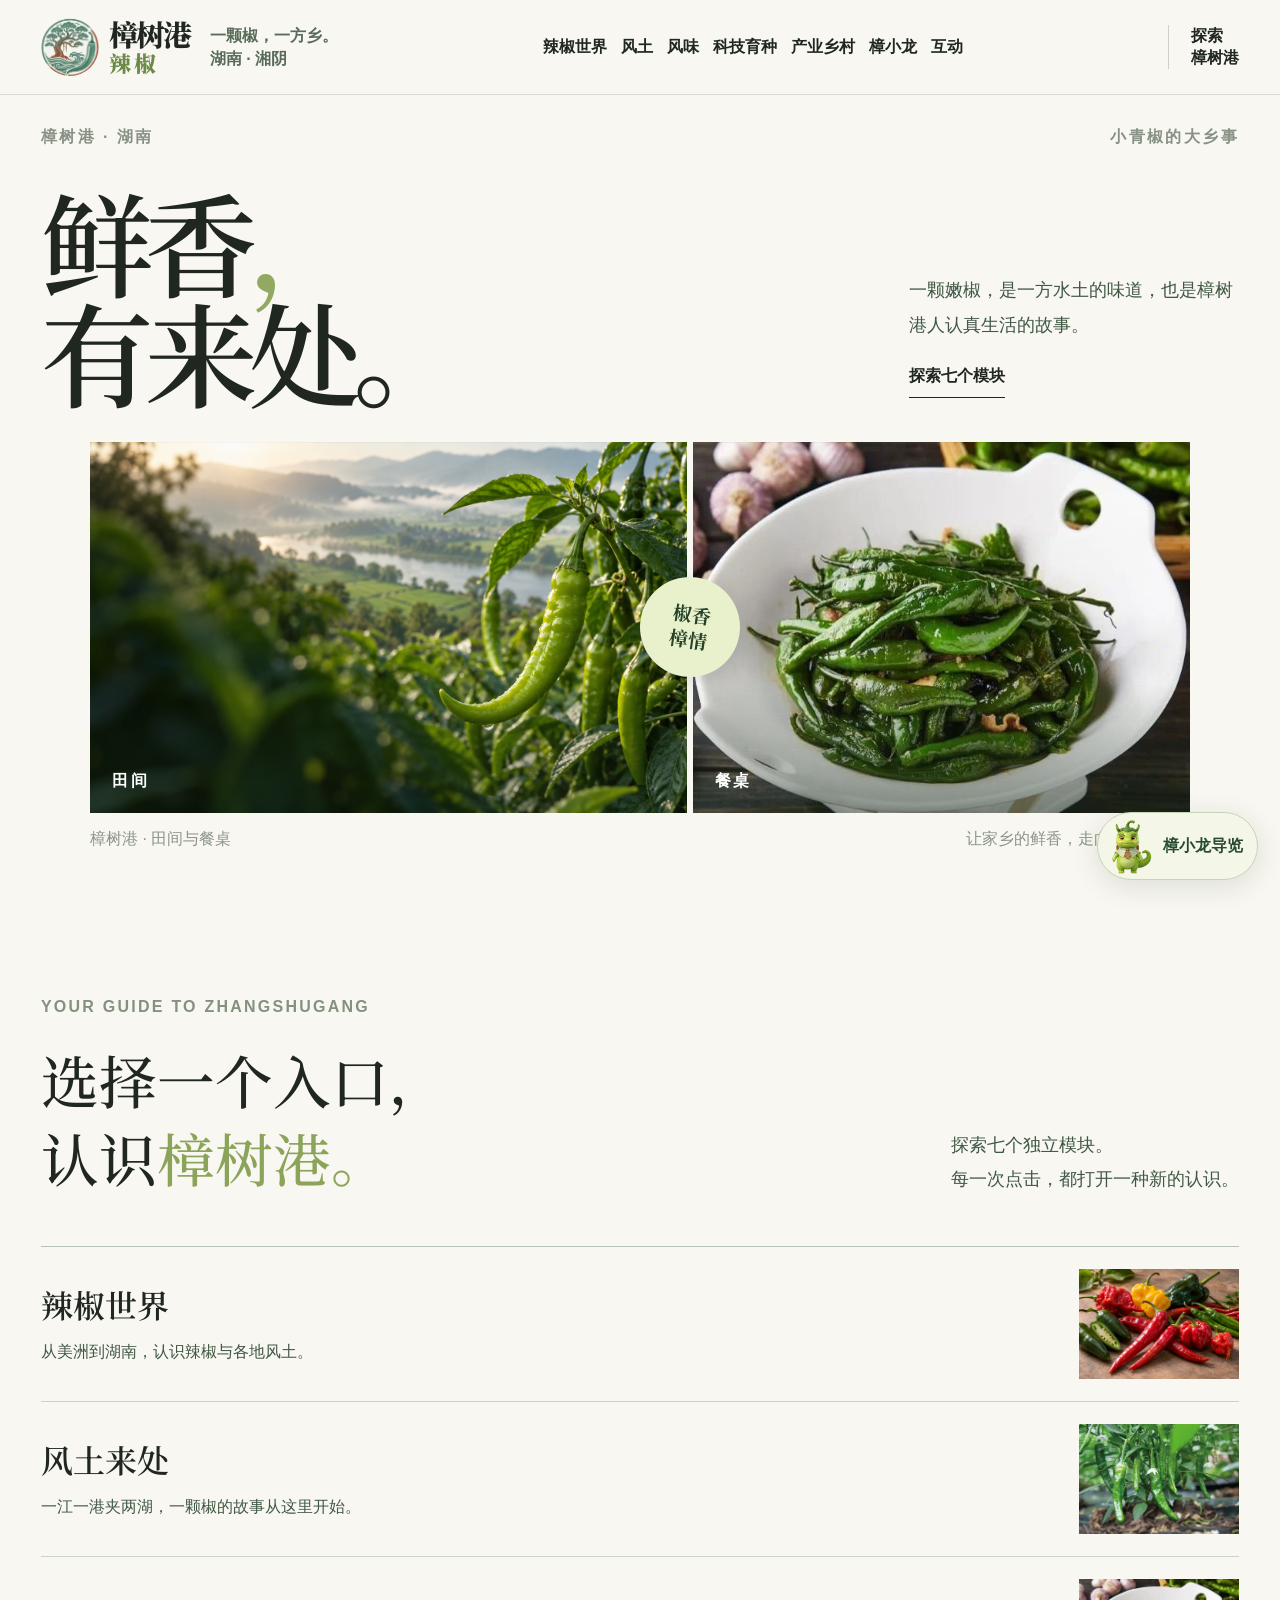
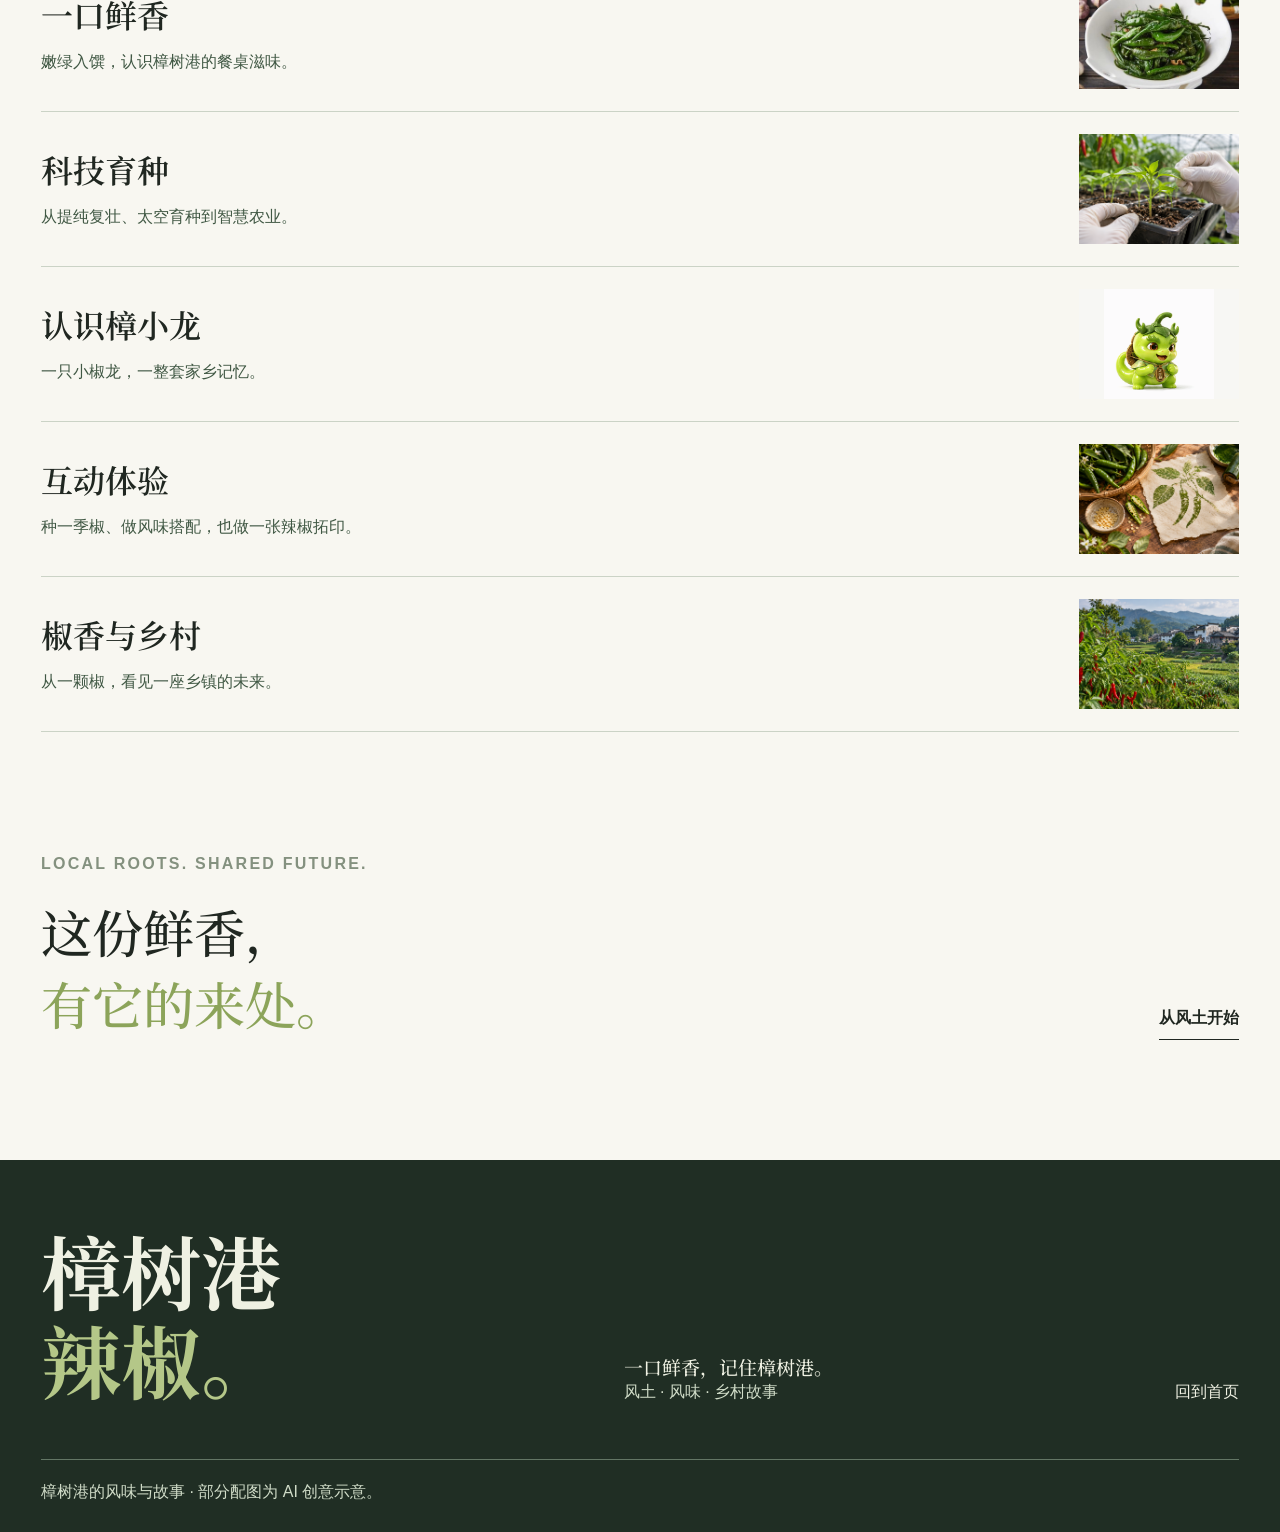
==== commit 412798c1: "Add illustrated module thumbnails" ====
--- a/index.html
+++ b/index.html
@@ -1 +1 @@
-<!DOCTYPE html><html lang="zh-CN"><head><meta charSet="utf-8"/><meta name="viewport" content="width=device-width, initial-scale=1"/><link rel="preload" href="/brand-logo.jpg" as="image"/><link rel="preload" as="image" href="/jiaolong-guide.png"/><link rel="stylesheet" href="/_next/static/chunks/03_590k8-8haw.css" data-precedence="next"/><link rel="preload" as="script" fetchPriority="low" href="/_next/static/chunks/2ua_85s1ldl8b.js"/><script src="/_next/static/chunks/11np77edd8ngr.js" async=""></script><script src="/_next/static/chunks/339w3n-pdzf7n.js" async=""></script><script src="/_next/static/chunks/turbopack-2rn9zxejf_00h.js" async=""></script><script src="/_next/static/chunks/0ilil_qnx3e9l.js" async=""></script><link rel="preload" href="/style.css?v=20261103c" as="style"/><link rel="preload" href="/redesign.css?v=20261103c" as="style"/><link rel="preload" href="/simulators.css?v=20261103c" as="style"/><link rel="preload" href="/pages.css?v=20261103c" as="style"/><link rel="preload" href="/editorial.css?v=20261103c" as="style"/><link rel="preload" href="/exhibits.css?v=20261103c" as="style"/><link rel="preload" href="/polish.css?v=20261103c" as="style"/><title>樟树港辣椒 · 一口鲜香，记住樟树港</title><meta name="description" content="跟着樟小龙认识樟树港辣椒的风土、风味与乡村故事。"/><link rel="stylesheet" href="/style.css?v=20261103c"/><link rel="stylesheet" href="/redesign.css?v=20261103c"/><link rel="stylesheet" href="/simulators.css?v=20261103c"/><link rel="stylesheet" href="/pages.css?v=20261103c"/><link rel="stylesheet" href="/editorial.css?v=20261103c"/><link rel="stylesheet" href="/exhibits.css?v=20261103c"/><link rel="stylesheet" href="/polish.css?v=20261103c"/><script src="/_next/static/chunks/0cz1d0mv5g_q7.js" noModule=""></script></head><body><div hidden=""><!--$--><!--/$--></div><header class="ed-header"><a href="/" class="ed-wordmark" aria-label="樟树港辣椒首页"><span class="brand-mark" aria-hidden="true"><img src="/brand-logo.jpg" alt=""/></span><span class="brand-word"><span>樟树港</span><b>辣椒</b></span></a><span class="ed-header-note">一颗椒，一方乡。<br/>湖南 · 湘阴</span><nav class="ed-nav" aria-label="主导航"><a href="/world.html">辣椒世界</a><a href="/origin.html">风土</a><a href="/flavour.html">风味</a><a href="/technology.html">科技育种</a><a href="/future.html">产业乡村</a><a href="/character.html">樟小龙</a><a href="/experience.html">互动</a></nav><details class="ed-mobile-menu"><summary>菜单 <span>＋</span></summary><nav aria-label="手机端导航"><a href="/">首页</a><a href="/world.html">辣椒世界<!-- --> </a><a href="/origin.html">风土<!-- --> </a><a href="/flavour.html">风味<!-- --> </a><a href="/technology.html">科技育种<!-- --> </a><a href="/future.html">产业乡村<!-- --> </a><a href="/character.html">樟小龙<!-- --> </a><a href="/experience.html">互动<!-- --> </a></nav></details><a class="ed-right" href="/experience.html">探索<br/>樟树港 </a></header><main class="ed-home"><section class="ed-intro"><div class="ed-intro-top"><span>樟树港 · 湖南</span><span>小青椒的大乡事</span></div><div class="ed-title-row"><h1>鲜香<span>，</span><br/>有来处。</h1><div class="ed-intro-copy"><p>一颗嫩椒，是一方水土的味道，也是樟树港人认真生活的故事。</p><a href="#explore">探索七个模块 </a></div></div><div class="ed-photo-diptych"><div class="ed-photo-a"><span>田间</span></div><div class="ed-photo-b"><span>餐桌</span></div><div class="ed-hero-seal">椒香<br/>樟情</div></div><div class="ed-photo-caption"><span>樟树港 · 田间与餐桌</span><span>让家乡的鲜香，走向更远的地方</span></div></section><section class="ed-index" id="explore"><div class="ed-index-heading"><div><span>YOUR GUIDE TO ZHANGSHUGANG</span><h2>选择一个入口，<br/>认识<span>樟树港。</span></h2></div><p>探索七个独立模块。<br/>每一次点击，都打开一种新的认识。</p></div><div class="ed-module-list"><a class="ed-module ed-module-world" href="/world.html"><div class="ed-module-title"><h3>辣椒世界</h3><p>从美洲到湖南，认识辣椒与各地风土。</p></div><div class="ed-module-image" aria-hidden="true"><span>椒游<br/>天下</span></div></a><a class="ed-module ed-module-place" href="/origin.html"><div class="ed-module-title"><h3>风土来处</h3><p>一江一港夹两湖，一颗椒的故事从这里开始。</p></div><div class="ed-module-image" aria-hidden="true"></div></a><a class="ed-module ed-module-taste" href="/flavour.html"><div class="ed-module-title"><h3>一口鲜香</h3><p>嫩绿入馔，认识樟树港的餐桌滋味。</p></div><div class="ed-module-image" aria-hidden="true"></div></a><a class="ed-module ed-module-science" href="/technology.html"><div class="ed-module-title"><h3>科技育种</h3><p>从提纯复壮、太空育种到智慧农业。</p></div><div class="ed-module-image" aria-hidden="true"><span>育<br/>种</span></div></a><a class="ed-module ed-module-dragon" href="/character.html"><div class="ed-module-title"><h3>认识樟小龙</h3><p>一只小椒龙，一整套家乡记忆。</p></div><div class="ed-module-image" aria-hidden="true"></div></a><a class="ed-module ed-module-play" href="/experience.html"><div class="ed-module-title"><h3>互动体验</h3><p>种一季椒、做风味搭配，也做一张辣椒拓印。</p></div><div class="ed-module-image" aria-hidden="true"><span>✳</span></div></a><a class="ed-module ed-module-future" href="/future.html"><div class="ed-module-title"><h3>椒香与乡村</h3><p>从一颗椒，看见一座乡镇的未来。</p></div><div class="ed-module-image" aria-hidden="true"><span>一椒<br/>一乡</span></div></a></div><div class="ed-index-end"><span>LOCAL ROOTS. SHARED FUTURE.</span><p>这份鲜香，<br/><em>有它的来处。</em></p><a href="/origin.html">从风土开始 </a></div></section></main><!--$--><!--/$--><aside class="pepper-guide" aria-label="樟小龙导览"><button type="button" class="guide-toggle" aria-expanded="false" aria-controls="guide-panel"><img src="/jiaolong-guide.png" alt=""/><span>樟小龙导览</span></button></aside><footer class="ed-footer"><div class="ed-footer-top"><div class="ed-footer-brand">樟树港<br/><span>辣椒。</span></div><div><p>一口鲜香，记住樟树港。</p><span>风土 · 风味 · 乡村故事</span></div><a href="/">回到首页 </a></div><div class="ed-footer-bottom"><span>樟树港的风味与故事 · 图片含创意示意。</span></div></footer><script src="/_next/static/chunks/2ua_85s1ldl8b.js" id="_R_" async=""></script><script>(self.__next_f=self.__next_f||[]).push([0])</script><script>self.__next_f.push([1,"1:\"$Sreact.fragment\"\n2:I[20818,[\"/_next/static/chunks/0ilil_qnx3e9l.js\"],\"default\"]\n3:I[83566,[\"/_next/static/chunks/0ilil_qnx3e9l.js\"],\"default\"]\n4:I[3867,[\"/_next/static/chunks/0ilil_qnx3e9l.js\"],\"PepperGuide\"]\nc:I[81585,[\"/_next/static/chunks/0ilil_qnx3e9l.js\"],\"default\",1]\n:HL[\"/_next/static/chunks/03_590k8-8haw.css\",\"style\"]\n:HL[\"/style.css?v=20261103c\",\"style\"]\n:HL[\"/redesign.css?v=20261103c\",\"style\"]\n:HL[\"/simulators.css?v=20261103c\",\"style\"]\n:HL[\"/pages.css?v=20261103c\",\"style\"]\n:HL[\"/editorial.css?v=20261103c\",\"style\"]\n:HL[\"/exhibits.css?v=20261103c\",\"style\"]\n:HL[\"/polish.css?v=20261103c\",\"style\"]\n:HL[\"/brand-logo.jpg\",\"image\"]\n0:{\"P\":null,\"c\":[\"\",\"\"],\"q\":\"\",\"i\":false,\"f\":[[[\"\",{\"children\":[\"__PAGE__\",{},\"$undefined\",\"$undefined\",4608]},\"$undefined\",\"$undefined\",4624],[[\"$\",\"$1\",\"c\",{\"children\":[[[\"$\",\"link\",\"0\",{\"rel\":\"stylesheet\",\"href\":\"/_next/static/chunks/03_590k8-8haw.css\",\"precedence\":\"next\",\"crossOrigin\":\"$undefined\",\"nonce\":\"$undefined\"}],[\"$\",\"script\",\"script-0\",{\"src\":\"/_next/static/chunks/0ilil_qnx3e9l.js\",\"async\":true,\"nonce\":\"$undefined\"}]],[\"$\",\"html\",null,{\"lang\":\"zh-CN\",\"children\":[[\"$\",\"head\",null,{\"children\":[[\"$\",\"link\",null,{\"rel\":\"stylesheet\",\"href\":\"/style.css?v=20261103c\"}],[\"$\",\"link\",null,{\"rel\":\"stylesheet\",\"href\":\"/redesign.css?v=20261103c\"}],[\"$\",\"link\",null,{\"rel\":\"stylesheet\",\"href\":\"/simulators.css?v=20261103c\"}],[\"$\",\"link\",null,{\"rel\":\"stylesheet\",\"href\":\"/pages.css?v=20261103c\"}],[\"$\",\"link\",null,{\"rel\":\"stylesheet\",\"href\":\"/editorial.css?v=20261103c\"}],[\"$\",\"link\",null,{\"rel\":\"stylesheet\",\"href\":\"/exhibits.css?v=20261103c\"}],[\"$\",\"link\",null,{\"rel\":\"stylesheet\",\"href\":\"/polish.css?v=20261103c\"}]]}],[\"$\",\"body\",null,{\"children\":[[\"$\",\"header\",null,{\"className\":\"ed-header\",\"children\":[[\"$\",\"a\",null,{\"href\":\"/\",\"className\":\"ed-wordmark\",\"aria-label\":\"樟树港辣椒首页\",\"children\":[[\"$\",\"span\",null,{\"className\":\"brand-mark\",\"aria-hidden\":\"true\",\"children\":[\"$\",\"img\",null,{\"src\":\"/brand-logo.jpg\",\"alt\":\"\"}]}],[\"$\",\"span\",null,{\"className\":\"brand-word\",\"children\":[[\"$\",\"span\",null,{\"children\":\"樟树港\"}],[\"$\",\"b\",null,{\"children\":\"辣椒\"}]]}]]}],[\"$\",\"span\",null,{\"className\":\"ed-header-note\",\"children\":[\"一颗椒，一方乡。\",[\"$\",\"br\",null,{}],\"湖南 · 湘阴\"]}],[\"$\",\"nav\",null,{\"className\":\"ed-nav\",\"aria-label\":\"主导航\",\"children\":[[\"$\",\"a\",\"/world.html\",{\"href\":\"/world.html\",\"children\":\"辣椒世界\"}],[\"$\",\"a\",\"/origin.html\",{\"href\":\"/origin.html\",\"children\":\"风土\"}],[\"$\",\"a\",\"/flavour.html\",{\"href\":\"/flavour.html\",\"children\":\"风味\"}],[\"$\",\"a\",\"/technology.html\",{\"href\":\"/technology.html\",\"children\":\"科技育种\"}],[\"$\",\"a\",\"/future.html\",{\"href\":\"/future.html\",\"children\":\"产业乡村\"}],[\"$\",\"a\",\"/character.html\",{\"href\":\"/character.html\",\"children\":\"樟小龙\"}],[\"$\",\"a\",\"/experience.html\",{\"href\":\"/experience.html\",\"children\":\"互动\"}]]}],[\"$\",\"details\",null,{\"className\":\"ed-mobile-menu\",\"children\":[[\"$\",\"summary\",null,{\"children\":[\"菜单 \",[\"$\",\"span\",null,{\"children\":\"＋\"}]]}],[\"$\",\"nav\",null,{\"aria-label\":\"手机端导航\",\"children\":[[\"$\",\"a\",null,{\"href\":\"/\",\"children\":\"首页\"}],[[\"$\",\"a\",\"/world.html\",{\"href\":\"/world.html\",\"children\":[\"辣椒世界\",\" \"]}],[\"$\",\"a\",\"/origin.html\",{\"href\":\"/origin.html\",\"children\":[\"风土\",\" \"]}],[\"$\",\"a\",\"/flavour.html\",{\"href\":\"/flavour.html\",\"children\":[\"风味\",\" \"]}],[\"$\",\"a\",\"/technology.html\",{\"href\":\"/technology.html\",\"children\":[\"科技育种\",\" \"]}],[\"$\",\"a\",\"/future.html\",{\"href\":\"/future.html\",\"children\":[\"产业乡村\",\" \"]}],[\"$\",\"a\",\"/character.html\",{\"href\":\"/character.html\",\"children\":[\"樟小龙\",\" \"]}],[\"$\",\"a\",\"/experience.html\",{\"href\":\"/experience.html\",\"children\":[\"互动\",\" \"]}]]]}]]}],[\"$\",\"a\",null,{\"className\":\"ed-right\",\"href\":\"/experience.html\",\"children\":[\"探索\",[\"$\",\"br\",null,{}],\"樟树港 \"]}]]}],[\"$\",\"$L2\",null,{\"parallelRouterKey\":\"children\",\"error\":\"$undefined\",\"errorStyles\":\"$undefined\",\"errorScripts\":\"$undefined\",\"template\":[\"$\",\"$L3\",null,{}],\"templateStyles\":\"$undefined\",\"templateScripts\":\"$undefined\",\"notFound\":[[[\"$\",\"title\",null,{\"children\":\"404: This page could not be found.\"}],[\"$\",\"div\",null,{\"style\":{\"fontFamily\":\"system-ui,\\\"Segoe UI\\\",Roboto,Helvetica,Arial,sans-serif,\\\"Apple Color Emoji\\\",\\\"Segoe UI Emoji\\\"\",\"height\":\"100vh\",\"textAlign\":\"center\",\"display\":\"flex\",\"flexDirection\":\"column\",\"alignItems\":\"center\",\"justifyContent\":\"center\"},\"children\":[\"$\",\"div\",null,{\"children\":[[\"$\",\"style\",null,{\"dangerouslySetInnerHTML\":{\"__html\":\"body{color:#000;background:#fff;margin:0}.next-error-h1{border-right:1px solid rgba(0,0,0,.3)}@media (prefers-color-scheme:dark){body{color:#fff;background:#000}.next-error-h1{border-right:1px solid rgba(255,255,255,.3)}}\"}}],[\"$\",\"h1\",null,{\"className\":\"next-error-h1\",\"style\":{\"display\":\"inline-block\",\"margin\":\"0 20px 0 0\",\"padding\":\"0 23px 0 0\",\"fontSize\":24,\"fontWeight\":500,\"verticalAlign\":\"top\",\"lineHeight\":\"49px\"},\"children\":404}],[\"$\",\"div\",null,{\"style\":{\"display\":\"inline-block\"},\"children\":[\"$\",\"h2\",null,{\"style\":{\"fontSize\":14,\"fontWeight\":400,\"lineHeight\":\"49px\",\"margin\":0},\"children\":\"This page could not be found.\"}]}]]}]}]],[]],\"forbidden\":\"$undefined\",\"unauthorized\":\"$undefined\"}],[\"$\",\"$L4\",null,{}],[\"$\",\"footer\",null,{\"className\":\"ed-footer\",\"children\":[[\"$\",\"div\",null,{\"className\":\"ed-footer-top\",\"children\":[[\"$\",\"div\",null,{\"className\":\"ed-footer-brand\",\"children\":[\"樟树港\",[\"$\",\"br\",null,{}],[\"$\",\"span\",null,{\"children\":\"辣椒。\"}]]}],[\"$\",\"div\",null,{\"children\":[[\"$\",\"p\",null,{\"children\":\"一口鲜香，记住樟树港。\"}],[\"$\",\"span\",null,{\"children\":\"风土 · 风味 · 乡村故事\"}]]}],[\"$\",\"a\",null,{\"href\":\"/\",\"children\":\"回到首页 \"}]]}],[\"$\",\"div\",null,{\"className\":\"ed-footer-bottom\",\"children\":[\"$\",\"span\",null,{\"children\":\"樟树港的风味与故事 · 图片含创意示意。\"}]}]]}]]}]]}]]}],{\"children\":[[\"$\",\"$1\",\"c\",{\"children\":[[\"$\",\"main\",null,{\"className\":\"ed-home\",\"children\":[[\"$\",\"section\",null,{\"className\":\"ed-intro\",\"children\":[\"$L5\",\"$L6\",\"$L7\",\"$L8\"]}],\"$L9\"]}],null,\"$La\"]}],{},null,false,null]},null,false,null],\"$Lb\",false]],\"m\":\"$undefined\",\"G\":[\"$c\",[\"$Ld\"]],\"S\":true,\"h\":null,\"r\":\"$undefined\",\"s\":\"$undefined\",\"a\":\"$undefined\",\"l\":\"$undefined\",\"p\":\"$undefined\",\"d\":\"$undefined\",\"b\":\"g8TL4cj7LwiEa5e9HhO7S\"}\ne:I[63521,[\"/_next/static/chunks/0ilil_qnx3e9l.js\"],\"OutletBoundary\"]\nf:\"$Sreact.suspense\"\n11:I[63521,[\"/_next/static/chunks/0ilil_qnx3e9l.js\"],\"ViewportBoundary\"]\n13:I[63521,[\"/_next/static/chunks/0ilil_qnx3e9l.js\"],\"MetadataBoundary\"]\n5:[\"$\",\"div\",null,{\"className\":\"ed-intro-top\",\"children\":[[\"$\",\"span\",null,{\"children\":\"樟树港 · 湖南\"}],[\"$\",\"span\",null,{\"children\":\"小青椒的大乡事\"}]]}]\n6:[\"$\",\"div\",null,{\"className\":\"ed-title-row\",\"children\":[[\"$\",\"h1\",null,{\"children\":[\"鲜香\",[\"$\",\"span\",null,{\"children\":\"，\"}],[\"$\",\"br\",null,{}],\"有来处。\"]}],[\"$\",\"div\",null,{\"className\":\"ed-intro-copy\",\"children\":[[\"$\",\"p\",null,{\"children\":\"一颗嫩椒，是一方水土的味道，也是樟树港人认真生活的故事。\"}],[\"$\",\"a\",null,{\"href\":\"#explore\",\"children\":\"探索七个模块 \"}]]}]]}]\n7:[\"$\",\"div\",null,{\"className\":\"ed-photo-diptych\",\"children\":[[\"$\",\"div\",null,{\"className\":\"ed-photo-a\",\"children\":[\"$\",\"span\",null,{\"children\":\"田间\"}]}],[\"$\",\"div\",null,{\"className\":\"ed-photo-b\",\"children\":[\"$\",\"span\",null,{\"children\":\"餐桌\"}]}],[\"$\",\"div\",null,{\"className\":\"ed-hero-seal\",\"children\":[\"椒香\",[\"$\",\"br\",null,{}],\"樟情\"]}]]}]\n8:[\"$\",\"div\",null,{\"className\":\"ed-photo-caption\",\"children\":[[\"$\",\"span\",null,{\"children\":\"樟树港 · 田间与餐桌\"}],[\"$\",\"span\",null,{\"children\":\"让家乡的鲜香，走向更远的地方\"}]]}]\n9:[\"$\",\"section\",null,{\"className\":\"ed-index\",\"id\":\"explore\",\"children\":[[\"$\",\"div\",null,{\"className\":\"ed-index-heading\",\"children\":[[\"$\",\"div\",null,{\"children\":[[\"$\",\"span\",null,{\"children\":\"YOUR GUIDE TO ZHANGSHUGANG\"}],[\"$\",\"h2\",null,{\"children\":[\"选择一个入口，\",[\"$\",\"br\",null,{}],\"认识\",[\"$\",\"span\",null,{\"children\":\"樟树港。\"}]]}]]}],[\"$\",\"p\",null,{\"children\":[\"探索七个独立模块。\",[\"$\",\"br\",null,{}],\"每一次点击，都打开一种新的认识。\"]}]]}],[\"$\",\"div\",null,{\"className\":\"ed-module-list\",\"children\":[[\"$\",\"a\",\"01\",{\"className\":\"ed-module ed-module-world\",\"href\":\"/world.html\",\"children\":[[\"$\",\"div\",null,{\"className\":\"ed-module-title\",\"children\":[[\"$\",\"h3\",null,{\"children\":\"辣椒世界\"}],[\"$\",\"p\",null,{\"children\":\"从美洲到湖南，认识辣椒与各地风土。\"}]]}],[\"$\",\"div\",null,{\"className\":\"ed-module-image\",\"aria-hidden\":\"true\",\"children\":[\"$\",\"span\",null,{\"children\":[\"椒游\",[\"$\",\"br\",null,{}],\"天下\"]}]}]]}],[\"$\",\"a\",\"02\",{\"className\":\"ed-module ed-module-place\",\"href\":\"/origin.html\",\"children\":[[\"$\",\"div\",null,{\"className\":\"ed-module-title\",\"children\":[[\"$\",\"h3\",null,{\"children\":\"风土来处\"}],[\"$\",\"p\",null,{\"children\":\"一江一港夹两湖，一颗椒的故事从这里开始。\"}]]}],[\"$\",\"div\",null,{\"className\":\"ed-module-image\",\"aria-hidden\":\"true\",\"children\":null}]]}],[\"$\",\"a\",\"03\",{\"className\":\"ed-module ed-module-taste\",\"href\":\"/flavour.html\",\"children\":[[\"$\",\"div\",null,{\"className\":\"ed-module-title\",\"children\":[[\"$\",\"h3\",null,{\"children\":\"一口鲜香\"}],[\"$\",\"p\",null,{\"children\":\"嫩绿入馔，认识樟树港的餐桌滋味。\"}]]}],[\"$\",\"div\",null,{\"className\":\"ed-module-image\",\"aria-hidden\":\"true\",\"children\":null}]]}],[\"$\",\"a\",\"04\",{\"className\":\"ed-module ed-module-science\",\"href\":\"/technology.html\",\"children\":[[\"$\",\"div\",null,{\"className\":\"ed-module-title\",\"children\":[[\"$\",\"h3\",null,{\"children\":\"科技育种\"}],[\"$\",\"p\",null,{\"children\":\"从提纯复壮、太空育种到智慧农业。\"}]]}],[\"$\",\"div\",null,{\"className\":\"ed-module-image\",\"aria-hidden\":\"true\",\"children\":[\"$\",\"span\",null,{\"children\":[\"育\",[\"$\",\"br\",null,{}],\"种\"]}]}]]}],[\"$\",\"a\",\"05\",{\"className\":\"ed-module ed-module-dragon\",\"href\":\"/character.html\",\"children\":[[\"$\",\"div\",null,{\"className\":\"ed-module-title\",\"children\":[[\"$\",\"h3\",null,{\"children\":\"认识樟小龙\"}],[\"$\",\"p\",null,{\"children\":\"一只小椒龙，一整套家乡记忆。\"}]]}],[\"$\",\"div\",null,{\"className\":\"ed-module-image\",\"aria-hidden\":\"true\",\"children\":null}]]}],[\"$\",\"a\",\"06\",{\"className\":\"ed-module ed-module-play\",\"href\":\"/experience.html\",\"children\":[[\"$\",\"div\",null,{\"className\":\"ed-module-title\",\"children\":[[\"$\",\"h3\",null,{\"children\":\"互动体验\"}],[\"$\",\"p\",null,{\"children\":\"种一季椒、做风味搭配，也做一张辣椒拓印。\"}]]}],[\"$\",\"div\",null,{\"className\":\"ed-module-image\",\"aria-hidden\":\"true\",\"children\":[\"$\",\"span\",null,{\"children\":\"✳\"}]}]]}],[\"$\",\"a\",\"07\",{\"className\":\"ed-module ed-module-future\",\"href\":\"/future.html\",\"children\":[[\"$\",\"div\",null,{\"className\":\"ed-module-title\",\"children\":[[\"$\",\"h3\",null,{\"children\":\"椒香与乡村\"}],[\"$\",\"p\",null,{\"children\":\"从一颗椒，看见一座乡镇的未来。\"}]]}],[\"$\",\"div\",null,{\"className\":\"ed-module-image\",\"aria-hidden\":\"true\",\"children\":[\"$\",\"span\",null,{\"children\":[\"一椒\",[\"$\",\"br\",null,{}],\"一乡\"]}]}]]}]]}],[\"$\",\"div\",null,{\"className\":\"ed-index-end\",\"children\":[[\"$\",\"span\",null,{\"children\":\"LOCAL ROOTS. SHARED FUTURE.\"}],[\"$\",\"p\",null,{\"children\":[\"这份鲜香，\",[\"$\",\"br\",null,{}],[\"$\",\"em\",null,{\"children\":\"有它的来处。\"}]]}],[\"$\",\"a\",null,{\"href\":\"/origin.html\",\"children\":\"从风土开始 \"}]]}]]}]\na:[\"$\",\"$Le\",null,{\"children\":[\"$\",\"$f\",null,{\"name\":\"Next.MetadataOutlet\",\"children\":\"$@10\"}]}]\nb:[\"$\",\"$1\",\"h\",{\"children\":[null,[\"$\",\"$L11\",null,{\"children\":\"$L12\"}],[\"$\",\"div\",null,{\"hidden\":true,\"children\":[\"$\",\"$L13\",null,{\"children\":[\"$\",\"$f\",null,{\"name\":\"Next.Metadata\",\"children\":\"$L14\"}]}]}],null]}]\nd:[\"$\",\"link\",\"0\",{\"rel\":\"stylesheet\",\"href\":\"/_next/static/chunks/03_590k8-8haw.css\",\"precedence\":\"next\",\"crossOrigin\":\"$undefined\",\"nonce\":\"$undefined\"}]\n12:[[\"$\",\"meta\",\"0\",{\"charSet\":\"utf-8\"}],[\"$\",\"meta\",\"1\",{\"name\":\"viewport\",\"content\":\"width=device-width, initial-scale=1\"}]]\n10:null\n14:[[\"$\",\"title\",\"0\",{\"children\":\"樟树港辣椒 · 一口鲜香，记住樟树港\"}],[\"$\",\"meta\",\"1\",{\"name\":\"description\",\"content\":\"跟着樟小龙认识樟树港辣椒的风土、风味与乡村故事。\"}]]\n"])</script></body></html>+<!DOCTYPE html><html lang="zh-CN"><head><meta charSet="utf-8"/><meta name="viewport" content="width=device-width, initial-scale=1"/><link rel="preload" href="/brand-logo.jpg" as="image"/><link rel="preload" as="image" href="/jiaolong-guide.png"/><link rel="stylesheet" href="/_next/static/chunks/03_590k8-8haw.css" data-precedence="next"/><link rel="preload" as="script" fetchPriority="low" href="/_next/static/chunks/2ua_85s1ldl8b.js"/><script src="/_next/static/chunks/11np77edd8ngr.js" async=""></script><script src="/_next/static/chunks/339w3n-pdzf7n.js" async=""></script><script src="/_next/static/chunks/turbopack-2rn9zxejf_00h.js" async=""></script><script src="/_next/static/chunks/0ilil_qnx3e9l.js" async=""></script><link rel="preload" href="/style.css?v=20261104a" as="style"/><link rel="preload" href="/redesign.css?v=20261104a" as="style"/><link rel="preload" href="/simulators.css?v=20261104a" as="style"/><link rel="preload" href="/pages.css?v=20261104a" as="style"/><link rel="preload" href="/editorial.css?v=20261104a" as="style"/><link rel="preload" href="/exhibits.css?v=20261104a" as="style"/><link rel="preload" href="/polish.css?v=20261104a" as="style"/><title>樟树港辣椒 · 一口鲜香，记住樟树港</title><meta name="description" content="跟着樟小龙认识樟树港辣椒的风土、风味与乡村故事。"/><link rel="stylesheet" href="/style.css?v=20261104a"/><link rel="stylesheet" href="/redesign.css?v=20261104a"/><link rel="stylesheet" href="/simulators.css?v=20261104a"/><link rel="stylesheet" href="/pages.css?v=20261104a"/><link rel="stylesheet" href="/editorial.css?v=20261104a"/><link rel="stylesheet" href="/exhibits.css?v=20261104a"/><link rel="stylesheet" href="/polish.css?v=20261104a"/><script src="/_next/static/chunks/0cz1d0mv5g_q7.js" noModule=""></script></head><body><div hidden=""><!--$--><!--/$--></div><header class="ed-header"><a href="/" class="ed-wordmark" aria-label="樟树港辣椒首页"><span class="brand-mark" aria-hidden="true"><img src="/brand-logo.jpg" alt=""/></span><span class="brand-word"><span>樟树港</span><b>辣椒</b></span></a><span class="ed-header-note">一颗椒，一方乡。<br/>湖南 · 湘阴</span><nav class="ed-nav" aria-label="主导航"><a href="/world.html">辣椒世界</a><a href="/origin.html">风土</a><a href="/flavour.html">风味</a><a href="/technology.html">科技育种</a><a href="/future.html">产业乡村</a><a href="/character.html">樟小龙</a><a href="/experience.html">互动</a></nav><details class="ed-mobile-menu"><summary>菜单 <span>＋</span></summary><nav aria-label="手机端导航"><a href="/">首页</a><a href="/world.html">辣椒世界<!-- --> </a><a href="/origin.html">风土<!-- --> </a><a href="/flavour.html">风味<!-- --> </a><a href="/technology.html">科技育种<!-- --> </a><a href="/future.html">产业乡村<!-- --> </a><a href="/character.html">樟小龙<!-- --> </a><a href="/experience.html">互动<!-- --> </a></nav></details><a class="ed-right" href="/experience.html">探索<br/>樟树港 </a></header><main class="ed-home"><section class="ed-intro"><div class="ed-intro-top"><span>樟树港 · 湖南</span><span>小青椒的大乡事</span></div><div class="ed-title-row"><h1>鲜香<span>，</span><br/>有来处。</h1><div class="ed-intro-copy"><p>一颗嫩椒，是一方水土的味道，也是樟树港人认真生活的故事。</p><a href="#explore">探索七个模块 </a></div></div><div class="ed-photo-diptych"><div class="ed-photo-a"><span>田间</span></div><div class="ed-photo-b"><span>餐桌</span></div><div class="ed-hero-seal">椒香<br/>樟情</div></div><div class="ed-photo-caption"><span>樟树港 · 田间与餐桌</span><span>让家乡的鲜香，走向更远的地方</span></div></section><section class="ed-index" id="explore"><div class="ed-index-heading"><div><span>YOUR GUIDE TO ZHANGSHUGANG</span><h2>选择一个入口，<br/>认识<span>樟树港。</span></h2></div><p>探索七个独立模块。<br/>每一次点击，都打开一种新的认识。</p></div><div class="ed-module-list"><a class="ed-module ed-module-world" href="/world.html"><div class="ed-module-title"><h3>辣椒世界</h3><p>从美洲到湖南，认识辣椒与各地风土。</p></div><div class="ed-module-image" aria-hidden="true"></div></a><a class="ed-module ed-module-place" href="/origin.html"><div class="ed-module-title"><h3>风土来处</h3><p>一江一港夹两湖，一颗椒的故事从这里开始。</p></div><div class="ed-module-image" aria-hidden="true"></div></a><a class="ed-module ed-module-taste" href="/flavour.html"><div class="ed-module-title"><h3>一口鲜香</h3><p>嫩绿入馔，认识樟树港的餐桌滋味。</p></div><div class="ed-module-image" aria-hidden="true"></div></a><a class="ed-module ed-module-science" href="/technology.html"><div class="ed-module-title"><h3>科技育种</h3><p>从提纯复壮、太空育种到智慧农业。</p></div><div class="ed-module-image" aria-hidden="true"></div></a><a class="ed-module ed-module-dragon" href="/character.html"><div class="ed-module-title"><h3>认识樟小龙</h3><p>一只小椒龙，一整套家乡记忆。</p></div><div class="ed-module-image" aria-hidden="true"></div></a><a class="ed-module ed-module-play" href="/experience.html"><div class="ed-module-title"><h3>互动体验</h3><p>种一季椒、做风味搭配，也做一张辣椒拓印。</p></div><div class="ed-module-image" aria-hidden="true"></div></a><a class="ed-module ed-module-future" href="/future.html"><div class="ed-module-title"><h3>椒香与乡村</h3><p>从一颗椒，看见一座乡镇的未来。</p></div><div class="ed-module-image" aria-hidden="true"></div></a></div><div class="ed-index-end"><span>LOCAL ROOTS. SHARED FUTURE.</span><p>这份鲜香，<br/><em>有它的来处。</em></p><a href="/origin.html">从风土开始 </a></div></section></main><!--$--><!--/$--><aside class="pepper-guide" aria-label="樟小龙导览"><button type="button" class="guide-toggle" aria-expanded="false" aria-controls="guide-panel"><img src="/jiaolong-guide.png" alt=""/><span>樟小龙导览</span></button></aside><footer class="ed-footer"><div class="ed-footer-top"><div class="ed-footer-brand">樟树港<br/><span>辣椒。</span></div><div><p>一口鲜香，记住樟树港。</p><span>风土 · 风味 · 乡村故事</span></div><a href="/">回到首页 </a></div><div class="ed-footer-bottom"><span>樟树港的风味与故事 · 部分配图为 AI 创意示意。</span></div></footer><script src="/_next/static/chunks/2ua_85s1ldl8b.js" id="_R_" async=""></script><script>(self.__next_f=self.__next_f||[]).push([0])</script><script>self.__next_f.push([1,"1:\"$Sreact.fragment\"\n2:I[20818,[\"/_next/static/chunks/0ilil_qnx3e9l.js\"],\"default\"]\n3:I[83566,[\"/_next/static/chunks/0ilil_qnx3e9l.js\"],\"default\"]\n4:I[3867,[\"/_next/static/chunks/0ilil_qnx3e9l.js\"],\"PepperGuide\"]\n9:I[81585,[\"/_next/static/chunks/0ilil_qnx3e9l.js\"],\"default\",1]\n:HL[\"/_next/static/chunks/03_590k8-8haw.css\",\"style\"]\n:HL[\"/style.css?v=20261104a\",\"style\"]\n:HL[\"/redesign.css?v=20261104a\",\"style\"]\n:HL[\"/simulators.css?v=20261104a\",\"style\"]\n:HL[\"/pages.css?v=20261104a\",\"style\"]\n:HL[\"/editorial.css?v=20261104a\",\"style\"]\n:HL[\"/exhibits.css?v=20261104a\",\"style\"]\n:HL[\"/polish.css?v=20261104a\",\"style\"]\n:HL[\"/brand-logo.jpg\",\"image\"]\n0:{\"P\":null,\"c\":[\"\",\"\"],\"q\":\"\",\"i\":false,\"f\":[[[\"\",{\"children\":[\"__PAGE__\",{},\"$undefined\",\"$undefined\",4608]},\"$undefined\",\"$undefined\",4624],[[\"$\",\"$1\",\"c\",{\"children\":[[[\"$\",\"link\",\"0\",{\"rel\":\"stylesheet\",\"href\":\"/_next/static/chunks/03_590k8-8haw.css\",\"precedence\":\"next\",\"crossOrigin\":\"$undefined\",\"nonce\":\"$undefined\"}],[\"$\",\"script\",\"script-0\",{\"src\":\"/_next/static/chunks/0ilil_qnx3e9l.js\",\"async\":true,\"nonce\":\"$undefined\"}]],[\"$\",\"html\",null,{\"lang\":\"zh-CN\",\"children\":[[\"$\",\"head\",null,{\"children\":[[\"$\",\"link\",null,{\"rel\":\"stylesheet\",\"href\":\"/style.css?v=20261104a\"}],[\"$\",\"link\",null,{\"rel\":\"stylesheet\",\"href\":\"/redesign.css?v=20261104a\"}],[\"$\",\"link\",null,{\"rel\":\"stylesheet\",\"href\":\"/simulators.css?v=20261104a\"}],[\"$\",\"link\",null,{\"rel\":\"stylesheet\",\"href\":\"/pages.css?v=20261104a\"}],[\"$\",\"link\",null,{\"rel\":\"stylesheet\",\"href\":\"/editorial.css?v=20261104a\"}],[\"$\",\"link\",null,{\"rel\":\"stylesheet\",\"href\":\"/exhibits.css?v=20261104a\"}],[\"$\",\"link\",null,{\"rel\":\"stylesheet\",\"href\":\"/polish.css?v=20261104a\"}]]}],[\"$\",\"body\",null,{\"children\":[[\"$\",\"header\",null,{\"className\":\"ed-header\",\"children\":[[\"$\",\"a\",null,{\"href\":\"/\",\"className\":\"ed-wordmark\",\"aria-label\":\"樟树港辣椒首页\",\"children\":[[\"$\",\"span\",null,{\"className\":\"brand-mark\",\"aria-hidden\":\"true\",\"children\":[\"$\",\"img\",null,{\"src\":\"/brand-logo.jpg\",\"alt\":\"\"}]}],[\"$\",\"span\",null,{\"className\":\"brand-word\",\"children\":[[\"$\",\"span\",null,{\"children\":\"樟树港\"}],[\"$\",\"b\",null,{\"children\":\"辣椒\"}]]}]]}],[\"$\",\"span\",null,{\"className\":\"ed-header-note\",\"children\":[\"一颗椒，一方乡。\",[\"$\",\"br\",null,{}],\"湖南 · 湘阴\"]}],[\"$\",\"nav\",null,{\"className\":\"ed-nav\",\"aria-label\":\"主导航\",\"children\":[[\"$\",\"a\",\"/world.html\",{\"href\":\"/world.html\",\"children\":\"辣椒世界\"}],[\"$\",\"a\",\"/origin.html\",{\"href\":\"/origin.html\",\"children\":\"风土\"}],[\"$\",\"a\",\"/flavour.html\",{\"href\":\"/flavour.html\",\"children\":\"风味\"}],[\"$\",\"a\",\"/technology.html\",{\"href\":\"/technology.html\",\"children\":\"科技育种\"}],[\"$\",\"a\",\"/future.html\",{\"href\":\"/future.html\",\"children\":\"产业乡村\"}],[\"$\",\"a\",\"/character.html\",{\"href\":\"/character.html\",\"children\":\"樟小龙\"}],[\"$\",\"a\",\"/experience.html\",{\"href\":\"/experience.html\",\"children\":\"互动\"}]]}],[\"$\",\"details\",null,{\"className\":\"ed-mobile-menu\",\"children\":[[\"$\",\"summary\",null,{\"children\":[\"菜单 \",[\"$\",\"span\",null,{\"children\":\"＋\"}]]}],[\"$\",\"nav\",null,{\"aria-label\":\"手机端导航\",\"children\":[[\"$\",\"a\",null,{\"href\":\"/\",\"children\":\"首页\"}],[[\"$\",\"a\",\"/world.html\",{\"href\":\"/world.html\",\"children\":[\"辣椒世界\",\" \"]}],[\"$\",\"a\",\"/origin.html\",{\"href\":\"/origin.html\",\"children\":[\"风土\",\" \"]}],[\"$\",\"a\",\"/flavour.html\",{\"href\":\"/flavour.html\",\"children\":[\"风味\",\" \"]}],[\"$\",\"a\",\"/technology.html\",{\"href\":\"/technology.html\",\"children\":[\"科技育种\",\" \"]}],[\"$\",\"a\",\"/future.html\",{\"href\":\"/future.html\",\"children\":[\"产业乡村\",\" \"]}],[\"$\",\"a\",\"/character.html\",{\"href\":\"/character.html\",\"children\":[\"樟小龙\",\" \"]}],[\"$\",\"a\",\"/experience.html\",{\"href\":\"/experience.html\",\"children\":[\"互动\",\" \"]}]]]}]]}],[\"$\",\"a\",null,{\"className\":\"ed-right\",\"href\":\"/experience.html\",\"children\":[\"探索\",[\"$\",\"br\",null,{}],\"樟树港 \"]}]]}],[\"$\",\"$L2\",null,{\"parallelRouterKey\":\"children\",\"error\":\"$undefined\",\"errorStyles\":\"$undefined\",\"errorScripts\":\"$undefined\",\"template\":[\"$\",\"$L3\",null,{}],\"templateStyles\":\"$undefined\",\"templateScripts\":\"$undefined\",\"notFound\":[[[\"$\",\"title\",null,{\"children\":\"404: This page could not be found.\"}],[\"$\",\"div\",null,{\"style\":{\"fontFamily\":\"system-ui,\\\"Segoe UI\\\",Roboto,Helvetica,Arial,sans-serif,\\\"Apple Color Emoji\\\",\\\"Segoe UI Emoji\\\"\",\"height\":\"100vh\",\"textAlign\":\"center\",\"display\":\"flex\",\"flexDirection\":\"column\",\"alignItems\":\"center\",\"justifyContent\":\"center\"},\"children\":[\"$\",\"div\",null,{\"children\":[[\"$\",\"style\",null,{\"dangerouslySetInnerHTML\":{\"__html\":\"body{color:#000;background:#fff;margin:0}.next-error-h1{border-right:1px solid rgba(0,0,0,.3)}@media (prefers-color-scheme:dark){body{color:#fff;background:#000}.next-error-h1{border-right:1px solid rgba(255,255,255,.3)}}\"}}],[\"$\",\"h1\",null,{\"className\":\"next-error-h1\",\"style\":{\"display\":\"inline-block\",\"margin\":\"0 20px 0 0\",\"padding\":\"0 23px 0 0\",\"fontSize\":24,\"fontWeight\":500,\"verticalAlign\":\"top\",\"lineHeight\":\"49px\"},\"children\":404}],[\"$\",\"div\",null,{\"style\":{\"display\":\"inline-block\"},\"children\":[\"$\",\"h2\",null,{\"style\":{\"fontSize\":14,\"fontWeight\":400,\"lineHeight\":\"49px\",\"margin\":0},\"children\":\"This page could not be found.\"}]}]]}]}]],[]],\"forbidden\":\"$undefined\",\"unauthorized\":\"$undefined\"}],[\"$\",\"$L4\",null,{}],[\"$\",\"footer\",null,{\"className\":\"ed-footer\",\"children\":[[\"$\",\"div\",null,{\"className\":\"ed-footer-top\",\"children\":[[\"$\",\"div\",null,{\"className\":\"ed-footer-brand\",\"children\":[\"樟树港\",[\"$\",\"br\",null,{}],[\"$\",\"span\",null,{\"children\":\"辣椒。\"}]]}],[\"$\",\"div\",null,{\"children\":[[\"$\",\"p\",null,{\"children\":\"一口鲜香，记住樟树港。\"}],[\"$\",\"span\",null,{\"children\":\"风土 · 风味 · 乡村故事\"}]]}],[\"$\",\"a\",null,{\"href\":\"/\",\"children\":\"回到首页 \"}]]}],[\"$\",\"div\",null,{\"className\":\"ed-footer-bottom\",\"children\":[\"$\",\"span\",null,{\"children\":\"樟树港的风味与故事 · 部分配图为 AI 创意示意。\"}]}]]}]]}]]}]]}],{\"children\":[[\"$\",\"$1\",\"c\",{\"children\":[[\"$\",\"main\",null,{\"className\":\"ed-home\",\"children\":[\"$L5\",\"$L6\"]}],null,\"$L7\"]}],{},null,false,null]},null,false,null],\"$L8\",false]],\"m\":\"$undefined\",\"G\":[\"$9\",[\"$La\"]],\"S\":true,\"h\":null,\"r\":\"$undefined\",\"s\":\"$undefined\",\"a\":\"$undefined\",\"l\":\"$undefined\",\"p\":\"$undefined\",\"d\":\"$undefined\",\"b\":\"wcfpqdMAmDbDNWlqUkR6c\"}\nb:I[63521,[\"/_next/static/chunks/0ilil_qnx3e9l.js\"],\"OutletBoundary\"]\nc:\"$Sreact.suspense\"\ne:I[63521,[\"/_next/static/chunks/0ilil_qnx3e9l.js\"],\"ViewportBoundary\"]\n10:I[63521,[\"/_next/static/chunks/0ilil_qnx3e9l.js\"],\"MetadataBoundary\"]\n5:[\"$\",\"section\",null,{\"className\":\"ed-intro\",\"children\":[[\"$\",\"div\",null,{\"className\":\"ed-intro-top\",\"children\":[[\"$\",\"span\",null,{\"children\":\"樟树港 · 湖南\"}],[\"$\",\"span\",null,{\"children\":\"小青椒的大乡事\"}]]}],[\"$\",\"div\",null,{\"className\":\"ed-title-row\",\"children\":[[\"$\",\"h1\",null,{\"children\":[\"鲜香\",[\"$\",\"span\",null,{\"children\":\"，\"}],[\"$\",\"br\",null,{}],\"有来处。\"]}],[\"$\",\"div\",null,{\"className\":\"ed-intro-copy\",\"children\":[[\"$\",\"p\",null,{\"children\":\"一颗嫩椒，是一方水土的味道，也是樟树港人认真生活的故事。\"}],[\"$\",\"a\",null,{\"href\":\"#explore\",\"children\":\"探索七个模块 \"}]]}]]}],[\"$\",\"div\",null,{\"className\":\"ed-photo-diptych\",\"children\":[[\"$\",\"div\",null,{\"className\":\"ed-photo-a\",\"children\":[\"$\",\"span\",null,{\"children\":\"田间\"}]}],[\"$\",\"div\",null,{\"className\":\"ed-photo-b\",\"children\":[\"$\",\"span\",null,{\"children\":\"餐桌\"}]}],[\"$\",\"div\",null,{\"className\":\"ed-hero-seal\",\"children\":[\"椒香\",[\"$\",\"br\",null,{}],\"樟情\"]}]]}],[\"$\",\"div\",null,{\"className\":\"ed-photo-caption\",\"children\":[[\"$\",\"span\",null,{\"children\":\"樟树港 · 田间与餐桌\"}],[\"$\",\"span\",null,{\"children\":\"让家乡的鲜香，走向更远的地方\"}]]}]]}]\n6:[\"$\",\"section\",null,{\"className\":\"ed-index\",\"id\":\"explore\",\"children\":[[\"$\",\"div\",null,{\"className\":\"ed-index-heading\",\"children\":[[\"$\",\"div\",null,{\"children\":[[\"$\",\"span\",null,{\"children\":\"YOUR GUIDE TO ZHANGSHUGANG\"}],[\"$\",\"h2\",null,{\"children\":[\"选择一个入口，\",[\"$\",\"br\",null,{}],\"认识\",[\"$\",\"span\",null,{\"children\":\"樟树港。\"}]]}]]}],[\"$\",\"p\",null,{\"children\":[\"探索七个独立模块。\",[\"$\",\"br\",null,{}],\"每一次点击，都打开一种新的认识。\"]}]]}],[\"$\",\"div\",null,{\"className\":\"ed-module-list\",\"children\":[[\"$\",\"a\",\"01\",{\"className\":\"ed-module ed-module-world\",\"href\":\"/world.html\",\"children\":[[\"$\",\"div\",null,{\"className\":\"ed-module-title\",\"children\":[[\"$\",\"h3\",null,{\"children\":\"辣椒世界\"}],[\"$\",\"p\",null,{\"children\":\"从美洲到湖南，认识辣椒与各地风土。\"}]]}],[\"$\",\"div\",null,{\"className\":\"ed-module-image\",\"aria-hidden\":\"true\"}]]}],[\"$\",\"a\",\"02\",{\"className\":\"ed-module ed-module-place\",\"href\":\"/origin.html\",\"children\":[[\"$\",\"div\",null,{\"className\":\"ed-module-title\",\"children\":[[\"$\",\"h3\",null,{\"children\":\"风土来处\"}],[\"$\",\"p\",null,{\"children\":\"一江一港夹两湖，一颗椒的故事从这里开始。\"}]]}],[\"$\",\"div\",null,{\"className\":\"ed-module-image\",\"aria-hidden\":\"true\"}]]}],[\"$\",\"a\",\"03\",{\"className\":\"ed-module ed-module-taste\",\"href\":\"/flavour.html\",\"children\":[[\"$\",\"div\",null,{\"className\":\"ed-module-title\",\"children\":[[\"$\",\"h3\",null,{\"children\":\"一口鲜香\"}],[\"$\",\"p\",null,{\"children\":\"嫩绿入馔，认识樟树港的餐桌滋味。\"}]]}],[\"$\",\"div\",null,{\"className\":\"ed-module-image\",\"aria-hidden\":\"true\"}]]}],[\"$\",\"a\",\"04\",{\"className\":\"ed-module ed-module-science\",\"href\":\"/technology.html\",\"children\":[[\"$\",\"div\",null,{\"className\":\"ed-module-title\",\"children\":[[\"$\",\"h3\",null,{\"children\":\"科技育种\"}],[\"$\",\"p\",null,{\"children\":\"从提纯复壮、太空育种到智慧农业。\"}]]}],[\"$\",\"div\",null,{\"className\":\"ed-module-image\",\"aria-hidden\":\"true\"}]]}],[\"$\",\"a\",\"05\",{\"className\":\"ed-module ed-module-dragon\",\"href\":\"/character.html\",\"children\":[[\"$\",\"div\",null,{\"className\":\"ed-module-title\",\"children\":[[\"$\",\"h3\",null,{\"children\":\"认识樟小龙\"}],[\"$\",\"p\",null,{\"children\":\"一只小椒龙，一整套家乡记忆。\"}]]}],[\"$\",\"div\",null,{\"className\":\"ed-module-image\",\"aria-hidden\":\"true\"}]]}],[\"$\",\"a\",\"06\",{\"className\":\"ed-module ed-module-play\",\"href\":\"/experience.html\",\"children\":[[\"$\",\"div\",null,{\"className\":\"ed-module-title\",\"children\":[[\"$\",\"h3\",null,{\"children\":\"互动体验\"}],[\"$\",\"p\",null,{\"children\":\"种一季椒、做风味搭配，也做一张辣椒拓印。\"}]]}],[\"$\",\"div\",null,{\"className\":\"ed-module-image\",\"aria-hidden\":\"true\"}]]}],[\"$\",\"a\",\"07\",{\"className\":\"ed-module ed-module-future\",\"href\":\"/future.html\",\"children\":[[\"$\",\"div\",null,{\"className\":\"ed-module-title\",\"children\":[[\"$\",\"h3\",null,{\"children\":\"椒香与乡村\"}],[\"$\",\"p\",null,{\"children\":\"从一颗椒，看见一座乡镇的未来。\"}]]}],[\"$\",\"div\",null,{\"className\":\"ed-module-image\",\"aria-hidden\":\"true\"}]]}]]}],[\"$\",\"div\",null,{\"className\":\"ed-index-end\",\"children\":[[\"$\",\"span\",null,{\"children\":\"LOCAL ROOTS. SHARED FUTURE.\"}],[\"$\",\"p\",null,{\"children\":[\"这份鲜香，\",[\"$\",\"br\",null,{}],[\"$\",\"em\",null,{\"children\":\"有它的来处。\"}]]}],[\"$\",\"a\",null,{\"href\":\"/origin.html\",\"children\":\"从风土开始 \"}]]}]]}]\n7:[\"$\",\"$Lb\",null,{\"children\":[\"$\",\"$c\",null,{\"name\":\"Next.MetadataOutlet\",\"children\":\"$@d\"}]}]\n8:[\"$\",\"$1\",\"h\",{\"children\":[null,[\"$\",\"$Le\",null,{\"children\":\"$Lf\"}],[\"$\",\"div\",null,{\"hidden\":true,\"children\":[\"$\",\"$L10\",null,{\"children\":[\"$\",\"$c\",null,{\"name\":\"Next.Metadata\",\"children\":\"$L11\"}]}]}],null]}]\na:[\"$\",\"link\",\"0\",{\"rel\":\"stylesheet\",\"href\":\"/_next/static/chunks/03_590k8-8haw.css\",\"precedence\":\"next\",\"crossOrigin\":\"$undefined\",\"nonce\":\"$undefined\"}]\nf:[[\"$\",\"meta\",\"0\",{\"charSet\":\"utf-8\"}],[\"$\",\"meta\",\"1\",{\"name\":\"viewport\",\"content\":\"width=device-width, initial-scale=1\"}]]\nd:null\n11:[[\"$\",\"title\",\"0\",{\"children\":\"樟树港辣椒 · 一口鲜香，记住樟树港\"}],[\"$\",\"meta\",\"1\",{\"name\":\"description\",\"content\":\"跟着樟小龙认识樟树港辣椒的风土、风味与乡村故事。\"}]]\n"])</script></body></html>
--- a/polish.css
+++ b/polish.css
@@ -69,3 +69,8 @@
 .edition-toggle:hover,.edition-toggle[aria-expanded=true]{background:#254a32;border-color:#254a32;color:#fff}
 .edition-toggle:focus-visible{outline:3px solid #9a783c;outline-offset:3px}
 .edition-toggle span{display:block;line-height:1;transform:translateY(-1px)}
+
+.ed-module-world .ed-module-image{background:#d4ddca url('/module-world-ai.png') center/cover no-repeat}
+.ed-module-science .ed-module-image{background:#d4ddca url('/module-science-ai.png') center/cover no-repeat}
+.ed-module-play .ed-module-image{background:#d4ddca url('/module-play-ai.png') center/cover no-repeat}
+.ed-module-future .ed-module-image{background:#d4ddca url('/module-future-ai.png') center/cover no-repeat}
--- a/polish.css
+++ b/polish.css
@@ -69,3 +69,8 @@
 .edition-toggle:hover,.edition-toggle[aria-expanded=true]{background:#254a32;border-color:#254a32;color:#fff}
 .edition-toggle:focus-visible{outline:3px solid #9a783c;outline-offset:3px}
 .edition-toggle span{display:block;line-height:1;transform:translateY(-1px)}
+
+.ed-module-world .ed-module-image{background:#d4ddca url('/module-world-ai.png') center/cover no-repeat}
+.ed-module-science .ed-module-image{background:#d4ddca url('/module-science-ai.png') center/cover no-repeat}
+.ed-module-play .ed-module-image{background:#d4ddca url('/module-play-ai.png') center/cover no-repeat}
+.ed-module-future .ed-module-image{background:#d4ddca url('/module-future-ai.png') center/cover no-repeat}
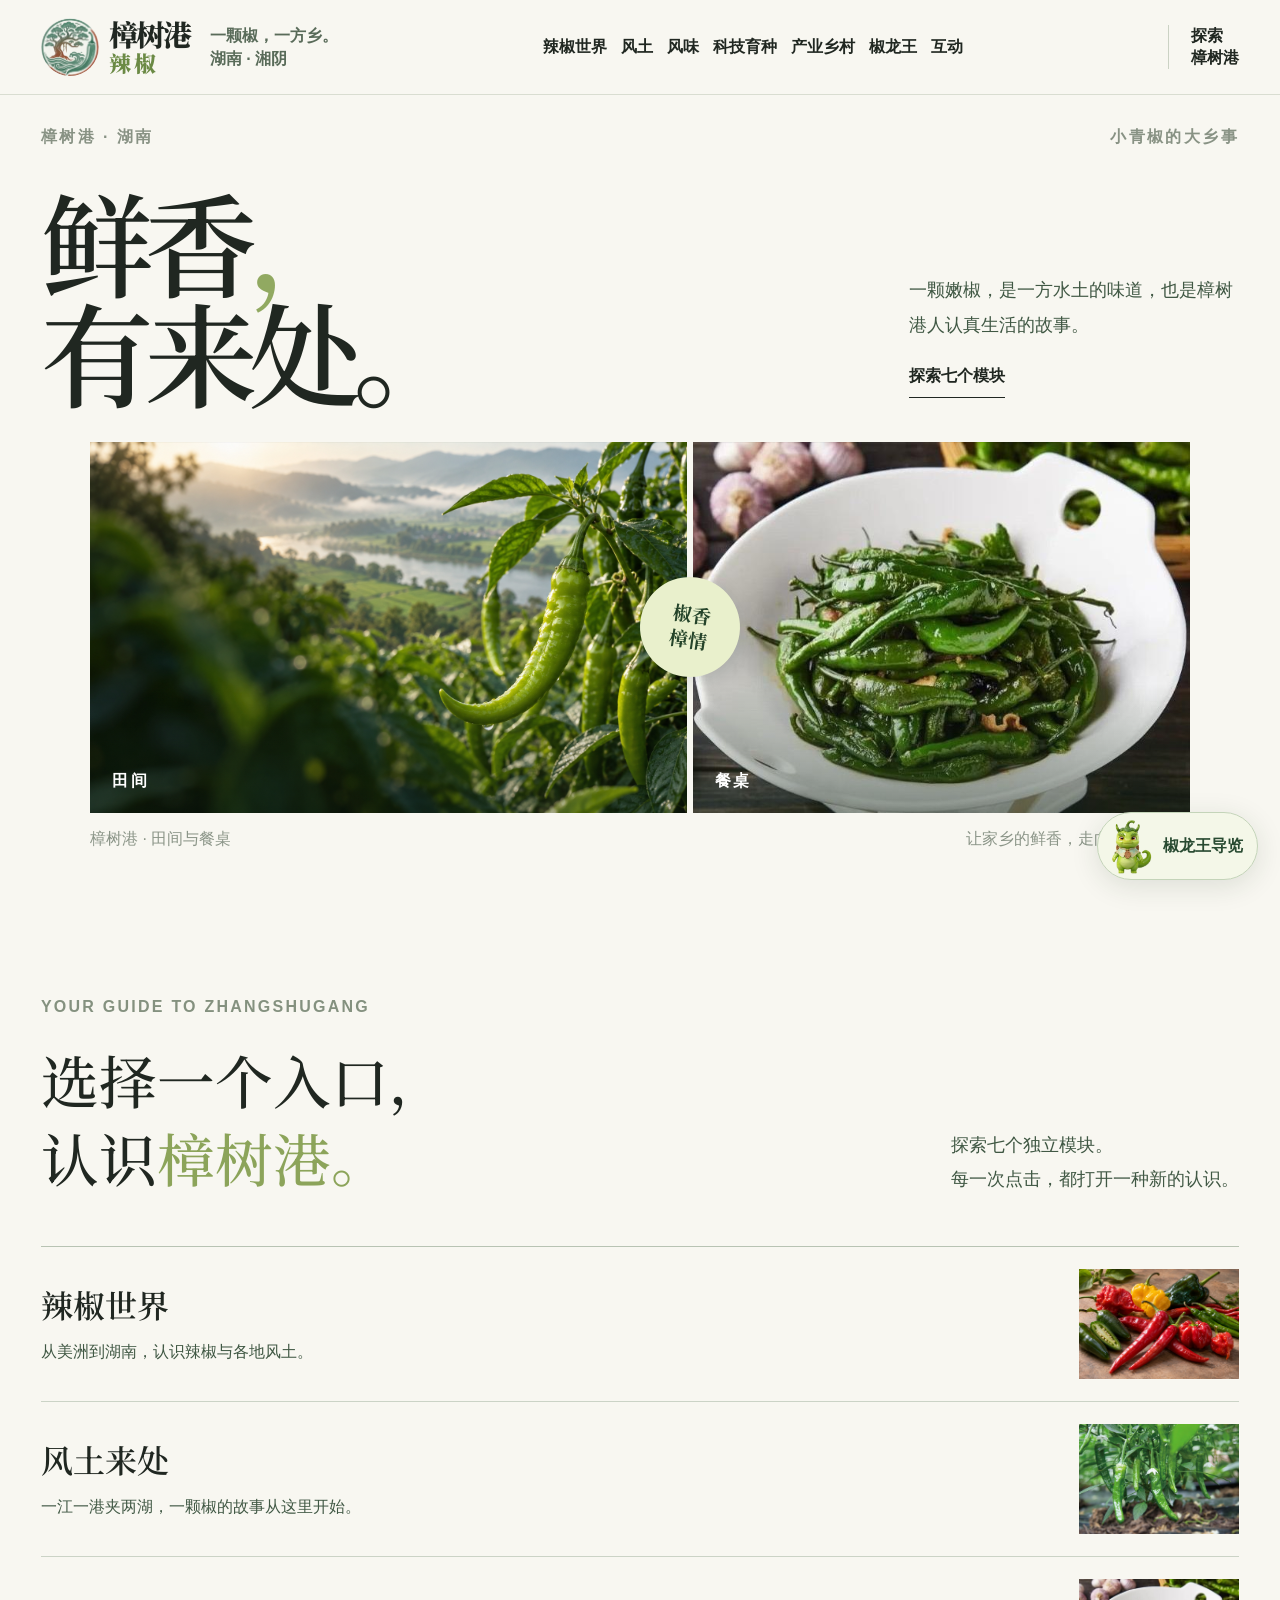
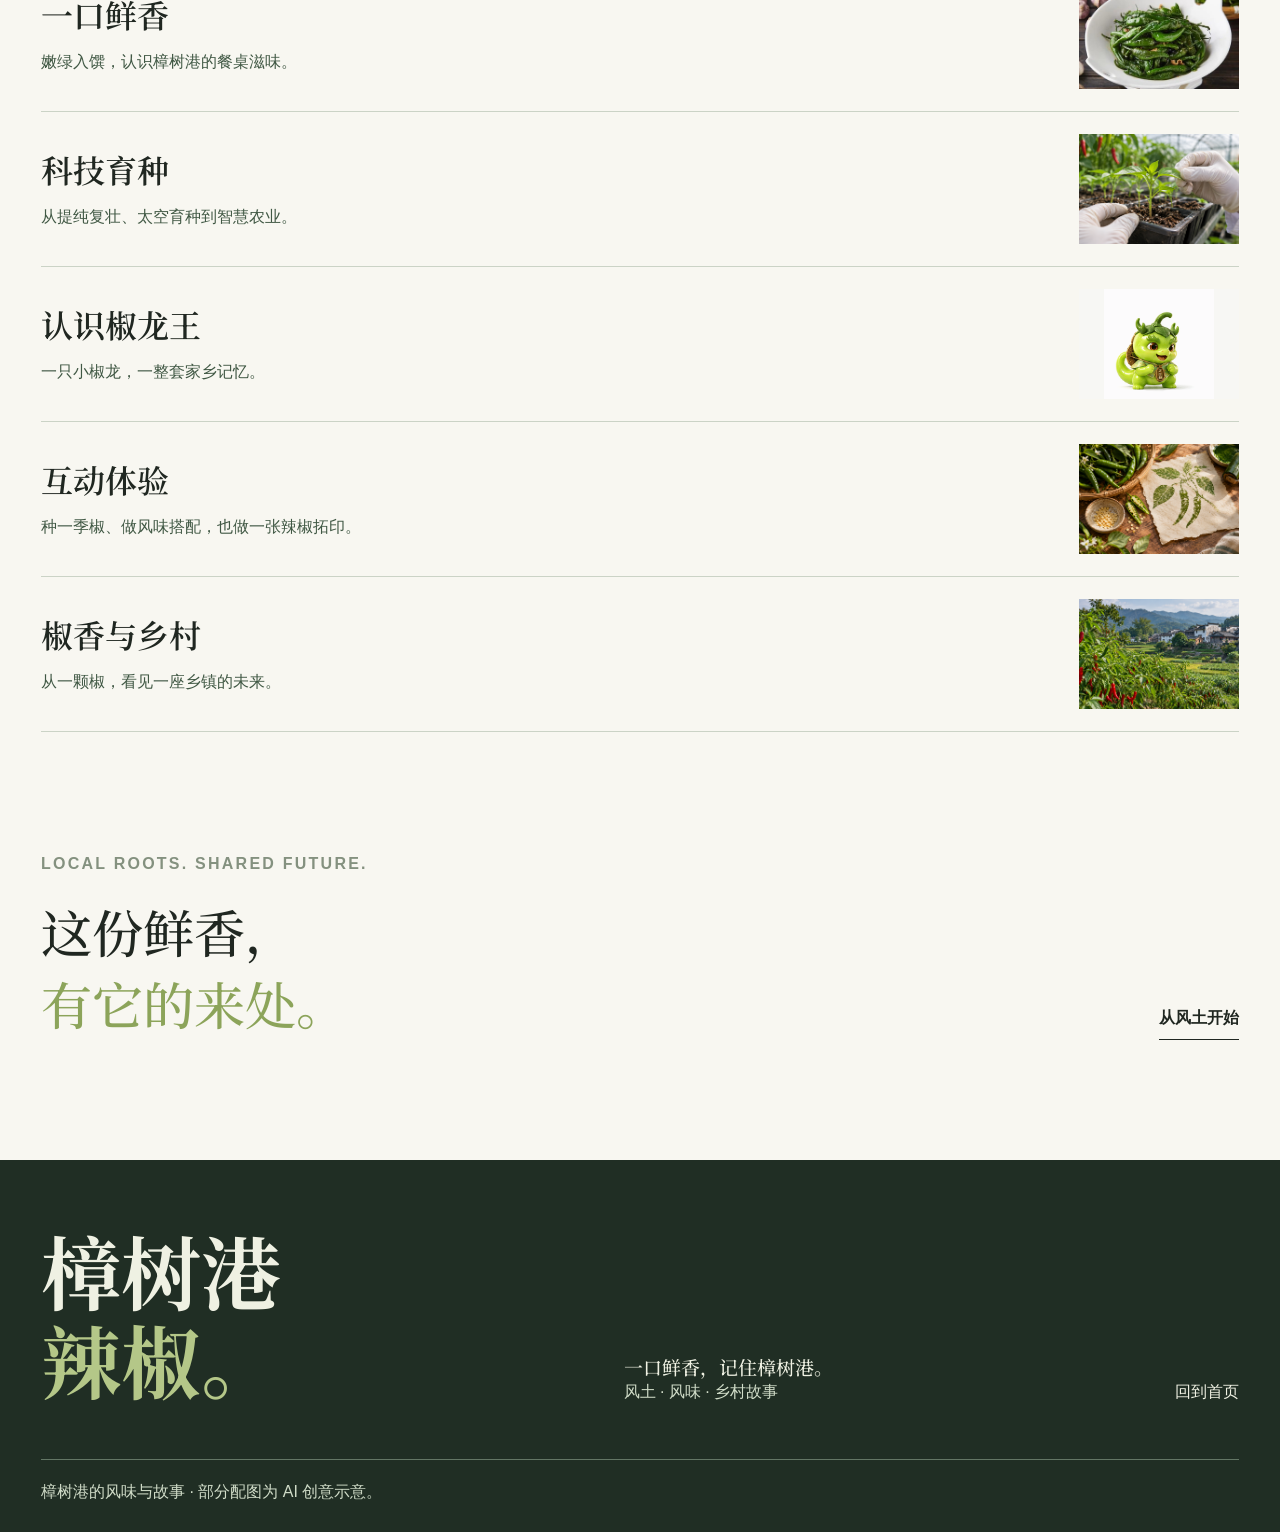
==== commit 4e59d028: "Rename mascot to Jiaolongwang" ====
--- a/index.html
+++ b/index.html
@@ -1 +1 @@
-<!DOCTYPE html><html lang="zh-CN"><head><meta charSet="utf-8"/><meta name="viewport" content="width=device-width, initial-scale=1"/><link rel="preload" href="/brand-logo.jpg" as="image"/><link rel="preload" as="image" href="/jiaolong-guide.png"/><link rel="stylesheet" href="/_next/static/chunks/03_590k8-8haw.css" data-precedence="next"/><link rel="preload" as="script" fetchPriority="low" href="/_next/static/chunks/2ua_85s1ldl8b.js"/><script src="/_next/static/chunks/11np77edd8ngr.js" async=""></script><script src="/_next/static/chunks/339w3n-pdzf7n.js" async=""></script><script src="/_next/static/chunks/turbopack-2rn9zxejf_00h.js" async=""></script><script src="/_next/static/chunks/0ilil_qnx3e9l.js" async=""></script><link rel="preload" href="/style.css?v=20261104a" as="style"/><link rel="preload" href="/redesign.css?v=20261104a" as="style"/><link rel="preload" href="/simulators.css?v=20261104a" as="style"/><link rel="preload" href="/pages.css?v=20261104a" as="style"/><link rel="preload" href="/editorial.css?v=20261104a" as="style"/><link rel="preload" href="/exhibits.css?v=20261104a" as="style"/><link rel="preload" href="/polish.css?v=20261104a" as="style"/><title>樟树港辣椒 · 一口鲜香，记住樟树港</title><meta name="description" content="跟着樟小龙认识樟树港辣椒的风土、风味与乡村故事。"/><link rel="stylesheet" href="/style.css?v=20261104a"/><link rel="stylesheet" href="/redesign.css?v=20261104a"/><link rel="stylesheet" href="/simulators.css?v=20261104a"/><link rel="stylesheet" href="/pages.css?v=20261104a"/><link rel="stylesheet" href="/editorial.css?v=20261104a"/><link rel="stylesheet" href="/exhibits.css?v=20261104a"/><link rel="stylesheet" href="/polish.css?v=20261104a"/><script src="/_next/static/chunks/0cz1d0mv5g_q7.js" noModule=""></script></head><body><div hidden=""><!--$--><!--/$--></div><header class="ed-header"><a href="/" class="ed-wordmark" aria-label="樟树港辣椒首页"><span class="brand-mark" aria-hidden="true"><img src="/brand-logo.jpg" alt=""/></span><span class="brand-word"><span>樟树港</span><b>辣椒</b></span></a><span class="ed-header-note">一颗椒，一方乡。<br/>湖南 · 湘阴</span><nav class="ed-nav" aria-label="主导航"><a href="/world.html">辣椒世界</a><a href="/origin.html">风土</a><a href="/flavour.html">风味</a><a href="/technology.html">科技育种</a><a href="/future.html">产业乡村</a><a href="/character.html">樟小龙</a><a href="/experience.html">互动</a></nav><details class="ed-mobile-menu"><summary>菜单 <span>＋</span></summary><nav aria-label="手机端导航"><a href="/">首页</a><a href="/world.html">辣椒世界<!-- --> </a><a href="/origin.html">风土<!-- --> </a><a href="/flavour.html">风味<!-- --> </a><a href="/technology.html">科技育种<!-- --> </a><a href="/future.html">产业乡村<!-- --> </a><a href="/character.html">樟小龙<!-- --> </a><a href="/experience.html">互动<!-- --> </a></nav></details><a class="ed-right" href="/experience.html">探索<br/>樟树港 </a></header><main class="ed-home"><section class="ed-intro"><div class="ed-intro-top"><span>樟树港 · 湖南</span><span>小青椒的大乡事</span></div><div class="ed-title-row"><h1>鲜香<span>，</span><br/>有来处。</h1><div class="ed-intro-copy"><p>一颗嫩椒，是一方水土的味道，也是樟树港人认真生活的故事。</p><a href="#explore">探索七个模块 </a></div></div><div class="ed-photo-diptych"><div class="ed-photo-a"><span>田间</span></div><div class="ed-photo-b"><span>餐桌</span></div><div class="ed-hero-seal">椒香<br/>樟情</div></div><div class="ed-photo-caption"><span>樟树港 · 田间与餐桌</span><span>让家乡的鲜香，走向更远的地方</span></div></section><section class="ed-index" id="explore"><div class="ed-index-heading"><div><span>YOUR GUIDE TO ZHANGSHUGANG</span><h2>选择一个入口，<br/>认识<span>樟树港。</span></h2></div><p>探索七个独立模块。<br/>每一次点击，都打开一种新的认识。</p></div><div class="ed-module-list"><a class="ed-module ed-module-world" href="/world.html"><div class="ed-module-title"><h3>辣椒世界</h3><p>从美洲到湖南，认识辣椒与各地风土。</p></div><div class="ed-module-image" aria-hidden="true"></div></a><a class="ed-module ed-module-place" href="/origin.html"><div class="ed-module-title"><h3>风土来处</h3><p>一江一港夹两湖，一颗椒的故事从这里开始。</p></div><div class="ed-module-image" aria-hidden="true"></div></a><a class="ed-module ed-module-taste" href="/flavour.html"><div class="ed-module-title"><h3>一口鲜香</h3><p>嫩绿入馔，认识樟树港的餐桌滋味。</p></div><div class="ed-module-image" aria-hidden="true"></div></a><a class="ed-module ed-module-science" href="/technology.html"><div class="ed-module-title"><h3>科技育种</h3><p>从提纯复壮、太空育种到智慧农业。</p></div><div class="ed-module-image" aria-hidden="true"></div></a><a class="ed-module ed-module-dragon" href="/character.html"><div class="ed-module-title"><h3>认识樟小龙</h3><p>一只小椒龙，一整套家乡记忆。</p></div><div class="ed-module-image" aria-hidden="true"></div></a><a class="ed-module ed-module-play" href="/experience.html"><div class="ed-module-title"><h3>互动体验</h3><p>种一季椒、做风味搭配，也做一张辣椒拓印。</p></div><div class="ed-module-image" aria-hidden="true"></div></a><a class="ed-module ed-module-future" href="/future.html"><div class="ed-module-title"><h3>椒香与乡村</h3><p>从一颗椒，看见一座乡镇的未来。</p></div><div class="ed-module-image" aria-hidden="true"></div></a></div><div class="ed-index-end"><span>LOCAL ROOTS. SHARED FUTURE.</span><p>这份鲜香，<br/><em>有它的来处。</em></p><a href="/origin.html">从风土开始 </a></div></section></main><!--$--><!--/$--><aside class="pepper-guide" aria-label="樟小龙导览"><button type="button" class="guide-toggle" aria-expanded="false" aria-controls="guide-panel"><img src="/jiaolong-guide.png" alt=""/><span>樟小龙导览</span></button></aside><footer class="ed-footer"><div class="ed-footer-top"><div class="ed-footer-brand">樟树港<br/><span>辣椒。</span></div><div><p>一口鲜香，记住樟树港。</p><span>风土 · 风味 · 乡村故事</span></div><a href="/">回到首页 </a></div><div class="ed-footer-bottom"><span>樟树港的风味与故事 · 部分配图为 AI 创意示意。</span></div></footer><script src="/_next/static/chunks/2ua_85s1ldl8b.js" id="_R_" async=""></script><script>(self.__next_f=self.__next_f||[]).push([0])</script><script>self.__next_f.push([1,"1:\"$Sreact.fragment\"\n2:I[20818,[\"/_next/static/chunks/0ilil_qnx3e9l.js\"],\"default\"]\n3:I[83566,[\"/_next/static/chunks/0ilil_qnx3e9l.js\"],\"default\"]\n4:I[3867,[\"/_next/static/chunks/0ilil_qnx3e9l.js\"],\"PepperGuide\"]\n9:I[81585,[\"/_next/static/chunks/0ilil_qnx3e9l.js\"],\"default\",1]\n:HL[\"/_next/static/chunks/03_590k8-8haw.css\",\"style\"]\n:HL[\"/style.css?v=20261104a\",\"style\"]\n:HL[\"/redesign.css?v=20261104a\",\"style\"]\n:HL[\"/simulators.css?v=20261104a\",\"style\"]\n:HL[\"/pages.css?v=20261104a\",\"style\"]\n:HL[\"/editorial.css?v=20261104a\",\"style\"]\n:HL[\"/exhibits.css?v=20261104a\",\"style\"]\n:HL[\"/polish.css?v=20261104a\",\"style\"]\n:HL[\"/brand-logo.jpg\",\"image\"]\n0:{\"P\":null,\"c\":[\"\",\"\"],\"q\":\"\",\"i\":false,\"f\":[[[\"\",{\"children\":[\"__PAGE__\",{},\"$undefined\",\"$undefined\",4608]},\"$undefined\",\"$undefined\",4624],[[\"$\",\"$1\",\"c\",{\"children\":[[[\"$\",\"link\",\"0\",{\"rel\":\"stylesheet\",\"href\":\"/_next/static/chunks/03_590k8-8haw.css\",\"precedence\":\"next\",\"crossOrigin\":\"$undefined\",\"nonce\":\"$undefined\"}],[\"$\",\"script\",\"script-0\",{\"src\":\"/_next/static/chunks/0ilil_qnx3e9l.js\",\"async\":true,\"nonce\":\"$undefined\"}]],[\"$\",\"html\",null,{\"lang\":\"zh-CN\",\"children\":[[\"$\",\"head\",null,{\"children\":[[\"$\",\"link\",null,{\"rel\":\"stylesheet\",\"href\":\"/style.css?v=20261104a\"}],[\"$\",\"link\",null,{\"rel\":\"stylesheet\",\"href\":\"/redesign.css?v=20261104a\"}],[\"$\",\"link\",null,{\"rel\":\"stylesheet\",\"href\":\"/simulators.css?v=20261104a\"}],[\"$\",\"link\",null,{\"rel\":\"stylesheet\",\"href\":\"/pages.css?v=20261104a\"}],[\"$\",\"link\",null,{\"rel\":\"stylesheet\",\"href\":\"/editorial.css?v=20261104a\"}],[\"$\",\"link\",null,{\"rel\":\"stylesheet\",\"href\":\"/exhibits.css?v=20261104a\"}],[\"$\",\"link\",null,{\"rel\":\"stylesheet\",\"href\":\"/polish.css?v=20261104a\"}]]}],[\"$\",\"body\",null,{\"children\":[[\"$\",\"header\",null,{\"className\":\"ed-header\",\"children\":[[\"$\",\"a\",null,{\"href\":\"/\",\"className\":\"ed-wordmark\",\"aria-label\":\"樟树港辣椒首页\",\"children\":[[\"$\",\"span\",null,{\"className\":\"brand-mark\",\"aria-hidden\":\"true\",\"children\":[\"$\",\"img\",null,{\"src\":\"/brand-logo.jpg\",\"alt\":\"\"}]}],[\"$\",\"span\",null,{\"className\":\"brand-word\",\"children\":[[\"$\",\"span\",null,{\"children\":\"樟树港\"}],[\"$\",\"b\",null,{\"children\":\"辣椒\"}]]}]]}],[\"$\",\"span\",null,{\"className\":\"ed-header-note\",\"children\":[\"一颗椒，一方乡。\",[\"$\",\"br\",null,{}],\"湖南 · 湘阴\"]}],[\"$\",\"nav\",null,{\"className\":\"ed-nav\",\"aria-label\":\"主导航\",\"children\":[[\"$\",\"a\",\"/world.html\",{\"href\":\"/world.html\",\"children\":\"辣椒世界\"}],[\"$\",\"a\",\"/origin.html\",{\"href\":\"/origin.html\",\"children\":\"风土\"}],[\"$\",\"a\",\"/flavour.html\",{\"href\":\"/flavour.html\",\"children\":\"风味\"}],[\"$\",\"a\",\"/technology.html\",{\"href\":\"/technology.html\",\"children\":\"科技育种\"}],[\"$\",\"a\",\"/future.html\",{\"href\":\"/future.html\",\"children\":\"产业乡村\"}],[\"$\",\"a\",\"/character.html\",{\"href\":\"/character.html\",\"children\":\"樟小龙\"}],[\"$\",\"a\",\"/experience.html\",{\"href\":\"/experience.html\",\"children\":\"互动\"}]]}],[\"$\",\"details\",null,{\"className\":\"ed-mobile-menu\",\"children\":[[\"$\",\"summary\",null,{\"children\":[\"菜单 \",[\"$\",\"span\",null,{\"children\":\"＋\"}]]}],[\"$\",\"nav\",null,{\"aria-label\":\"手机端导航\",\"children\":[[\"$\",\"a\",null,{\"href\":\"/\",\"children\":\"首页\"}],[[\"$\",\"a\",\"/world.html\",{\"href\":\"/world.html\",\"children\":[\"辣椒世界\",\" \"]}],[\"$\",\"a\",\"/origin.html\",{\"href\":\"/origin.html\",\"children\":[\"风土\",\" \"]}],[\"$\",\"a\",\"/flavour.html\",{\"href\":\"/flavour.html\",\"children\":[\"风味\",\" \"]}],[\"$\",\"a\",\"/technology.html\",{\"href\":\"/technology.html\",\"children\":[\"科技育种\",\" \"]}],[\"$\",\"a\",\"/future.html\",{\"href\":\"/future.html\",\"children\":[\"产业乡村\",\" \"]}],[\"$\",\"a\",\"/character.html\",{\"href\":\"/character.html\",\"children\":[\"樟小龙\",\" \"]}],[\"$\",\"a\",\"/experience.html\",{\"href\":\"/experience.html\",\"children\":[\"互动\",\" \"]}]]]}]]}],[\"$\",\"a\",null,{\"className\":\"ed-right\",\"href\":\"/experience.html\",\"children\":[\"探索\",[\"$\",\"br\",null,{}],\"樟树港 \"]}]]}],[\"$\",\"$L2\",null,{\"parallelRouterKey\":\"children\",\"error\":\"$undefined\",\"errorStyles\":\"$undefined\",\"errorScripts\":\"$undefined\",\"template\":[\"$\",\"$L3\",null,{}],\"templateStyles\":\"$undefined\",\"templateScripts\":\"$undefined\",\"notFound\":[[[\"$\",\"title\",null,{\"children\":\"404: This page could not be found.\"}],[\"$\",\"div\",null,{\"style\":{\"fontFamily\":\"system-ui,\\\"Segoe UI\\\",Roboto,Helvetica,Arial,sans-serif,\\\"Apple Color Emoji\\\",\\\"Segoe UI Emoji\\\"\",\"height\":\"100vh\",\"textAlign\":\"center\",\"display\":\"flex\",\"flexDirection\":\"column\",\"alignItems\":\"center\",\"justifyContent\":\"center\"},\"children\":[\"$\",\"div\",null,{\"children\":[[\"$\",\"style\",null,{\"dangerouslySetInnerHTML\":{\"__html\":\"body{color:#000;background:#fff;margin:0}.next-error-h1{border-right:1px solid rgba(0,0,0,.3)}@media (prefers-color-scheme:dark){body{color:#fff;background:#000}.next-error-h1{border-right:1px solid rgba(255,255,255,.3)}}\"}}],[\"$\",\"h1\",null,{\"className\":\"next-error-h1\",\"style\":{\"display\":\"inline-block\",\"margin\":\"0 20px 0 0\",\"padding\":\"0 23px 0 0\",\"fontSize\":24,\"fontWeight\":500,\"verticalAlign\":\"top\",\"lineHeight\":\"49px\"},\"children\":404}],[\"$\",\"div\",null,{\"style\":{\"display\":\"inline-block\"},\"children\":[\"$\",\"h2\",null,{\"style\":{\"fontSize\":14,\"fontWeight\":400,\"lineHeight\":\"49px\",\"margin\":0},\"children\":\"This page could not be found.\"}]}]]}]}]],[]],\"forbidden\":\"$undefined\",\"unauthorized\":\"$undefined\"}],[\"$\",\"$L4\",null,{}],[\"$\",\"footer\",null,{\"className\":\"ed-footer\",\"children\":[[\"$\",\"div\",null,{\"className\":\"ed-footer-top\",\"children\":[[\"$\",\"div\",null,{\"className\":\"ed-footer-brand\",\"children\":[\"樟树港\",[\"$\",\"br\",null,{}],[\"$\",\"span\",null,{\"children\":\"辣椒。\"}]]}],[\"$\",\"div\",null,{\"children\":[[\"$\",\"p\",null,{\"children\":\"一口鲜香，记住樟树港。\"}],[\"$\",\"span\",null,{\"children\":\"风土 · 风味 · 乡村故事\"}]]}],[\"$\",\"a\",null,{\"href\":\"/\",\"children\":\"回到首页 \"}]]}],[\"$\",\"div\",null,{\"className\":\"ed-footer-bottom\",\"children\":[\"$\",\"span\",null,{\"children\":\"樟树港的风味与故事 · 部分配图为 AI 创意示意。\"}]}]]}]]}]]}]]}],{\"children\":[[\"$\",\"$1\",\"c\",{\"children\":[[\"$\",\"main\",null,{\"className\":\"ed-home\",\"children\":[\"$L5\",\"$L6\"]}],null,\"$L7\"]}],{},null,false,null]},null,false,null],\"$L8\",false]],\"m\":\"$undefined\",\"G\":[\"$9\",[\"$La\"]],\"S\":true,\"h\":null,\"r\":\"$undefined\",\"s\":\"$undefined\",\"a\":\"$undefined\",\"l\":\"$undefined\",\"p\":\"$undefined\",\"d\":\"$undefined\",\"b\":\"wcfpqdMAmDbDNWlqUkR6c\"}\nb:I[63521,[\"/_next/static/chunks/0ilil_qnx3e9l.js\"],\"OutletBoundary\"]\nc:\"$Sreact.suspense\"\ne:I[63521,[\"/_next/static/chunks/0ilil_qnx3e9l.js\"],\"ViewportBoundary\"]\n10:I[63521,[\"/_next/static/chunks/0ilil_qnx3e9l.js\"],\"MetadataBoundary\"]\n5:[\"$\",\"section\",null,{\"className\":\"ed-intro\",\"children\":[[\"$\",\"div\",null,{\"className\":\"ed-intro-top\",\"children\":[[\"$\",\"span\",null,{\"children\":\"樟树港 · 湖南\"}],[\"$\",\"span\",null,{\"children\":\"小青椒的大乡事\"}]]}],[\"$\",\"div\",null,{\"className\":\"ed-title-row\",\"children\":[[\"$\",\"h1\",null,{\"children\":[\"鲜香\",[\"$\",\"span\",null,{\"children\":\"，\"}],[\"$\",\"br\",null,{}],\"有来处。\"]}],[\"$\",\"div\",null,{\"className\":\"ed-intro-copy\",\"children\":[[\"$\",\"p\",null,{\"children\":\"一颗嫩椒，是一方水土的味道，也是樟树港人认真生活的故事。\"}],[\"$\",\"a\",null,{\"href\":\"#explore\",\"children\":\"探索七个模块 \"}]]}]]}],[\"$\",\"div\",null,{\"className\":\"ed-photo-diptych\",\"children\":[[\"$\",\"div\",null,{\"className\":\"ed-photo-a\",\"children\":[\"$\",\"span\",null,{\"children\":\"田间\"}]}],[\"$\",\"div\",null,{\"className\":\"ed-photo-b\",\"children\":[\"$\",\"span\",null,{\"children\":\"餐桌\"}]}],[\"$\",\"div\",null,{\"className\":\"ed-hero-seal\",\"children\":[\"椒香\",[\"$\",\"br\",null,{}],\"樟情\"]}]]}],[\"$\",\"div\",null,{\"className\":\"ed-photo-caption\",\"children\":[[\"$\",\"span\",null,{\"children\":\"樟树港 · 田间与餐桌\"}],[\"$\",\"span\",null,{\"children\":\"让家乡的鲜香，走向更远的地方\"}]]}]]}]\n6:[\"$\",\"section\",null,{\"className\":\"ed-index\",\"id\":\"explore\",\"children\":[[\"$\",\"div\",null,{\"className\":\"ed-index-heading\",\"children\":[[\"$\",\"div\",null,{\"children\":[[\"$\",\"span\",null,{\"children\":\"YOUR GUIDE TO ZHANGSHUGANG\"}],[\"$\",\"h2\",null,{\"children\":[\"选择一个入口，\",[\"$\",\"br\",null,{}],\"认识\",[\"$\",\"span\",null,{\"children\":\"樟树港。\"}]]}]]}],[\"$\",\"p\",null,{\"children\":[\"探索七个独立模块。\",[\"$\",\"br\",null,{}],\"每一次点击，都打开一种新的认识。\"]}]]}],[\"$\",\"div\",null,{\"className\":\"ed-module-list\",\"children\":[[\"$\",\"a\",\"01\",{\"className\":\"ed-module ed-module-world\",\"href\":\"/world.html\",\"children\":[[\"$\",\"div\",null,{\"className\":\"ed-module-title\",\"children\":[[\"$\",\"h3\",null,{\"children\":\"辣椒世界\"}],[\"$\",\"p\",null,{\"children\":\"从美洲到湖南，认识辣椒与各地风土。\"}]]}],[\"$\",\"div\",null,{\"className\":\"ed-module-image\",\"aria-hidden\":\"true\"}]]}],[\"$\",\"a\",\"02\",{\"className\":\"ed-module ed-module-place\",\"href\":\"/origin.html\",\"children\":[[\"$\",\"div\",null,{\"className\":\"ed-module-title\",\"children\":[[\"$\",\"h3\",null,{\"children\":\"风土来处\"}],[\"$\",\"p\",null,{\"children\":\"一江一港夹两湖，一颗椒的故事从这里开始。\"}]]}],[\"$\",\"div\",null,{\"className\":\"ed-module-image\",\"aria-hidden\":\"true\"}]]}],[\"$\",\"a\",\"03\",{\"className\":\"ed-module ed-module-taste\",\"href\":\"/flavour.html\",\"children\":[[\"$\",\"div\",null,{\"className\":\"ed-module-title\",\"children\":[[\"$\",\"h3\",null,{\"children\":\"一口鲜香\"}],[\"$\",\"p\",null,{\"children\":\"嫩绿入馔，认识樟树港的餐桌滋味。\"}]]}],[\"$\",\"div\",null,{\"className\":\"ed-module-image\",\"aria-hidden\":\"true\"}]]}],[\"$\",\"a\",\"04\",{\"className\":\"ed-module ed-module-science\",\"href\":\"/technology.html\",\"children\":[[\"$\",\"div\",null,{\"className\":\"ed-module-title\",\"children\":[[\"$\",\"h3\",null,{\"children\":\"科技育种\"}],[\"$\",\"p\",null,{\"children\":\"从提纯复壮、太空育种到智慧农业。\"}]]}],[\"$\",\"div\",null,{\"className\":\"ed-module-image\",\"aria-hidden\":\"true\"}]]}],[\"$\",\"a\",\"05\",{\"className\":\"ed-module ed-module-dragon\",\"href\":\"/character.html\",\"children\":[[\"$\",\"div\",null,{\"className\":\"ed-module-title\",\"children\":[[\"$\",\"h3\",null,{\"children\":\"认识樟小龙\"}],[\"$\",\"p\",null,{\"children\":\"一只小椒龙，一整套家乡记忆。\"}]]}],[\"$\",\"div\",null,{\"className\":\"ed-module-image\",\"aria-hidden\":\"true\"}]]}],[\"$\",\"a\",\"06\",{\"className\":\"ed-module ed-module-play\",\"href\":\"/experience.html\",\"children\":[[\"$\",\"div\",null,{\"className\":\"ed-module-title\",\"children\":[[\"$\",\"h3\",null,{\"children\":\"互动体验\"}],[\"$\",\"p\",null,{\"children\":\"种一季椒、做风味搭配，也做一张辣椒拓印。\"}]]}],[\"$\",\"div\",null,{\"className\":\"ed-module-image\",\"aria-hidden\":\"true\"}]]}],[\"$\",\"a\",\"07\",{\"className\":\"ed-module ed-module-future\",\"href\":\"/future.html\",\"children\":[[\"$\",\"div\",null,{\"className\":\"ed-module-title\",\"children\":[[\"$\",\"h3\",null,{\"children\":\"椒香与乡村\"}],[\"$\",\"p\",null,{\"children\":\"从一颗椒，看见一座乡镇的未来。\"}]]}],[\"$\",\"div\",null,{\"className\":\"ed-module-image\",\"aria-hidden\":\"true\"}]]}]]}],[\"$\",\"div\",null,{\"className\":\"ed-index-end\",\"children\":[[\"$\",\"span\",null,{\"children\":\"LOCAL ROOTS. SHARED FUTURE.\"}],[\"$\",\"p\",null,{\"children\":[\"这份鲜香，\",[\"$\",\"br\",null,{}],[\"$\",\"em\",null,{\"children\":\"有它的来处。\"}]]}],[\"$\",\"a\",null,{\"href\":\"/origin.html\",\"children\":\"从风土开始 \"}]]}]]}]\n7:[\"$\",\"$Lb\",null,{\"children\":[\"$\",\"$c\",null,{\"name\":\"Next.MetadataOutlet\",\"children\":\"$@d\"}]}]\n8:[\"$\",\"$1\",\"h\",{\"children\":[null,[\"$\",\"$Le\",null,{\"children\":\"$Lf\"}],[\"$\",\"div\",null,{\"hidden\":true,\"children\":[\"$\",\"$L10\",null,{\"children\":[\"$\",\"$c\",null,{\"name\":\"Next.Metadata\",\"children\":\"$L11\"}]}]}],null]}]\na:[\"$\",\"link\",\"0\",{\"rel\":\"stylesheet\",\"href\":\"/_next/static/chunks/03_590k8-8haw.css\",\"precedence\":\"next\",\"crossOrigin\":\"$undefined\",\"nonce\":\"$undefined\"}]\nf:[[\"$\",\"meta\",\"0\",{\"charSet\":\"utf-8\"}],[\"$\",\"meta\",\"1\",{\"name\":\"viewport\",\"content\":\"width=device-width, initial-scale=1\"}]]\nd:null\n11:[[\"$\",\"title\",\"0\",{\"children\":\"樟树港辣椒 · 一口鲜香，记住樟树港\"}],[\"$\",\"meta\",\"1\",{\"name\":\"description\",\"content\":\"跟着樟小龙认识樟树港辣椒的风土、风味与乡村故事。\"}]]\n"])</script></body></html>+<!DOCTYPE html><html lang="zh-CN"><head><meta charSet="utf-8"/><meta name="viewport" content="width=device-width, initial-scale=1"/><link rel="preload" href="/brand-logo.jpg" as="image"/><link rel="preload" as="image" href="/jiaolong-guide.png"/><link rel="stylesheet" href="/_next/static/chunks/03_590k8-8haw.css" data-precedence="next"/><link rel="preload" as="script" fetchPriority="low" href="/_next/static/chunks/2ua_85s1ldl8b.js"/><script src="/_next/static/chunks/11np77edd8ngr.js" async=""></script><script src="/_next/static/chunks/339w3n-pdzf7n.js" async=""></script><script src="/_next/static/chunks/turbopack-2rn9zxejf_00h.js" async=""></script><script src="/_next/static/chunks/3n0yj7zzhj4su.js" async=""></script><link rel="preload" href="/style.css?v=20261104a" as="style"/><link rel="preload" href="/redesign.css?v=20261104a" as="style"/><link rel="preload" href="/simulators.css?v=20261104a" as="style"/><link rel="preload" href="/pages.css?v=20261104a" as="style"/><link rel="preload" href="/editorial.css?v=20261104a" as="style"/><link rel="preload" href="/exhibits.css?v=20261104a" as="style"/><link rel="preload" href="/polish.css?v=20261104a" as="style"/><title>樟树港辣椒 · 一口鲜香，记住樟树港</title><meta name="description" content="跟着椒龙王认识樟树港辣椒的风土、风味与乡村故事。"/><link rel="stylesheet" href="/style.css?v=20261104a"/><link rel="stylesheet" href="/redesign.css?v=20261104a"/><link rel="stylesheet" href="/simulators.css?v=20261104a"/><link rel="stylesheet" href="/pages.css?v=20261104a"/><link rel="stylesheet" href="/editorial.css?v=20261104a"/><link rel="stylesheet" href="/exhibits.css?v=20261104a"/><link rel="stylesheet" href="/polish.css?v=20261104a"/><script src="/_next/static/chunks/0cz1d0mv5g_q7.js" noModule=""></script></head><body><div hidden=""><!--$--><!--/$--></div><header class="ed-header"><a href="/" class="ed-wordmark" aria-label="樟树港辣椒首页"><span class="brand-mark" aria-hidden="true"><img src="/brand-logo.jpg" alt=""/></span><span class="brand-word"><span>樟树港</span><b>辣椒</b></span></a><span class="ed-header-note">一颗椒，一方乡。<br/>湖南 · 湘阴</span><nav class="ed-nav" aria-label="主导航"><a href="/world.html">辣椒世界</a><a href="/origin.html">风土</a><a href="/flavour.html">风味</a><a href="/technology.html">科技育种</a><a href="/future.html">产业乡村</a><a href="/character.html">椒龙王</a><a href="/experience.html">互动</a></nav><details class="ed-mobile-menu"><summary>菜单 <span>＋</span></summary><nav aria-label="手机端导航"><a href="/">首页</a><a href="/world.html">辣椒世界<!-- --> </a><a href="/origin.html">风土<!-- --> </a><a href="/flavour.html">风味<!-- --> </a><a href="/technology.html">科技育种<!-- --> </a><a href="/future.html">产业乡村<!-- --> </a><a href="/character.html">椒龙王<!-- --> </a><a href="/experience.html">互动<!-- --> </a></nav></details><a class="ed-right" href="/experience.html">探索<br/>樟树港 </a></header><main class="ed-home"><section class="ed-intro"><div class="ed-intro-top"><span>樟树港 · 湖南</span><span>小青椒的大乡事</span></div><div class="ed-title-row"><h1>鲜香<span>，</span><br/>有来处。</h1><div class="ed-intro-copy"><p>一颗嫩椒，是一方水土的味道，也是樟树港人认真生活的故事。</p><a href="#explore">探索七个模块 </a></div></div><div class="ed-photo-diptych"><div class="ed-photo-a"><span>田间</span></div><div class="ed-photo-b"><span>餐桌</span></div><div class="ed-hero-seal">椒香<br/>樟情</div></div><div class="ed-photo-caption"><span>樟树港 · 田间与餐桌</span><span>让家乡的鲜香，走向更远的地方</span></div></section><section class="ed-index" id="explore"><div class="ed-index-heading"><div><span>YOUR GUIDE TO ZHANGSHUGANG</span><h2>选择一个入口，<br/>认识<span>樟树港。</span></h2></div><p>探索七个独立模块。<br/>每一次点击，都打开一种新的认识。</p></div><div class="ed-module-list"><a class="ed-module ed-module-world" href="/world.html"><div class="ed-module-title"><h3>辣椒世界</h3><p>从美洲到湖南，认识辣椒与各地风土。</p></div><div class="ed-module-image" aria-hidden="true"></div></a><a class="ed-module ed-module-place" href="/origin.html"><div class="ed-module-title"><h3>风土来处</h3><p>一江一港夹两湖，一颗椒的故事从这里开始。</p></div><div class="ed-module-image" aria-hidden="true"></div></a><a class="ed-module ed-module-taste" href="/flavour.html"><div class="ed-module-title"><h3>一口鲜香</h3><p>嫩绿入馔，认识樟树港的餐桌滋味。</p></div><div class="ed-module-image" aria-hidden="true"></div></a><a class="ed-module ed-module-science" href="/technology.html"><div class="ed-module-title"><h3>科技育种</h3><p>从提纯复壮、太空育种到智慧农业。</p></div><div class="ed-module-image" aria-hidden="true"></div></a><a class="ed-module ed-module-dragon" href="/character.html"><div class="ed-module-title"><h3>认识椒龙王</h3><p>一只小椒龙，一整套家乡记忆。</p></div><div class="ed-module-image" aria-hidden="true"></div></a><a class="ed-module ed-module-play" href="/experience.html"><div class="ed-module-title"><h3>互动体验</h3><p>种一季椒、做风味搭配，也做一张辣椒拓印。</p></div><div class="ed-module-image" aria-hidden="true"></div></a><a class="ed-module ed-module-future" href="/future.html"><div class="ed-module-title"><h3>椒香与乡村</h3><p>从一颗椒，看见一座乡镇的未来。</p></div><div class="ed-module-image" aria-hidden="true"></div></a></div><div class="ed-index-end"><span>LOCAL ROOTS. SHARED FUTURE.</span><p>这份鲜香，<br/><em>有它的来处。</em></p><a href="/origin.html">从风土开始 </a></div></section></main><!--$--><!--/$--><aside class="pepper-guide" aria-label="椒龙王导览"><button type="button" class="guide-toggle" aria-expanded="false" aria-controls="guide-panel"><img src="/jiaolong-guide.png" alt=""/><span>椒龙王导览</span></button></aside><footer class="ed-footer"><div class="ed-footer-top"><div class="ed-footer-brand">樟树港<br/><span>辣椒。</span></div><div><p>一口鲜香，记住樟树港。</p><span>风土 · 风味 · 乡村故事</span></div><a href="/">回到首页 </a></div><div class="ed-footer-bottom"><span>樟树港的风味与故事 · 部分配图为 AI 创意示意。</span></div></footer><script src="/_next/static/chunks/2ua_85s1ldl8b.js" id="_R_" async=""></script><script>(self.__next_f=self.__next_f||[]).push([0])</script><script>self.__next_f.push([1,"1:\"$Sreact.fragment\"\n2:I[20818,[\"/_next/static/chunks/3n0yj7zzhj4su.js\"],\"default\"]\n3:I[83566,[\"/_next/static/chunks/3n0yj7zzhj4su.js\"],\"default\"]\n4:I[3867,[\"/_next/static/chunks/3n0yj7zzhj4su.js\"],\"PepperGuide\"]\n9:I[81585,[\"/_next/static/chunks/3n0yj7zzhj4su.js\"],\"default\",1]\n:HL[\"/_next/static/chunks/03_590k8-8haw.css\",\"style\"]\n:HL[\"/style.css?v=20261104a\",\"style\"]\n:HL[\"/redesign.css?v=20261104a\",\"style\"]\n:HL[\"/simulators.css?v=20261104a\",\"style\"]\n:HL[\"/pages.css?v=20261104a\",\"style\"]\n:HL[\"/editorial.css?v=20261104a\",\"style\"]\n:HL[\"/exhibits.css?v=20261104a\",\"style\"]\n:HL[\"/polish.css?v=20261104a\",\"style\"]\n:HL[\"/brand-logo.jpg\",\"image\"]\n0:{\"P\":null,\"c\":[\"\",\"\"],\"q\":\"\",\"i\":false,\"f\":[[[\"\",{\"children\":[\"__PAGE__\",{},\"$undefined\",\"$undefined\",4608]},\"$undefined\",\"$undefined\",4624],[[\"$\",\"$1\",\"c\",{\"children\":[[[\"$\",\"link\",\"0\",{\"rel\":\"stylesheet\",\"href\":\"/_next/static/chunks/03_590k8-8haw.css\",\"precedence\":\"next\",\"crossOrigin\":\"$undefined\",\"nonce\":\"$undefined\"}],[\"$\",\"script\",\"script-0\",{\"src\":\"/_next/static/chunks/3n0yj7zzhj4su.js\",\"async\":true,\"nonce\":\"$undefined\"}]],[\"$\",\"html\",null,{\"lang\":\"zh-CN\",\"children\":[[\"$\",\"head\",null,{\"children\":[[\"$\",\"link\",null,{\"rel\":\"stylesheet\",\"href\":\"/style.css?v=20261104a\"}],[\"$\",\"link\",null,{\"rel\":\"stylesheet\",\"href\":\"/redesign.css?v=20261104a\"}],[\"$\",\"link\",null,{\"rel\":\"stylesheet\",\"href\":\"/simulators.css?v=20261104a\"}],[\"$\",\"link\",null,{\"rel\":\"stylesheet\",\"href\":\"/pages.css?v=20261104a\"}],[\"$\",\"link\",null,{\"rel\":\"stylesheet\",\"href\":\"/editorial.css?v=20261104a\"}],[\"$\",\"link\",null,{\"rel\":\"stylesheet\",\"href\":\"/exhibits.css?v=20261104a\"}],[\"$\",\"link\",null,{\"rel\":\"stylesheet\",\"href\":\"/polish.css?v=20261104a\"}]]}],[\"$\",\"body\",null,{\"children\":[[\"$\",\"header\",null,{\"className\":\"ed-header\",\"children\":[[\"$\",\"a\",null,{\"href\":\"/\",\"className\":\"ed-wordmark\",\"aria-label\":\"樟树港辣椒首页\",\"children\":[[\"$\",\"span\",null,{\"className\":\"brand-mark\",\"aria-hidden\":\"true\",\"children\":[\"$\",\"img\",null,{\"src\":\"/brand-logo.jpg\",\"alt\":\"\"}]}],[\"$\",\"span\",null,{\"className\":\"brand-word\",\"children\":[[\"$\",\"span\",null,{\"children\":\"樟树港\"}],[\"$\",\"b\",null,{\"children\":\"辣椒\"}]]}]]}],[\"$\",\"span\",null,{\"className\":\"ed-header-note\",\"children\":[\"一颗椒，一方乡。\",[\"$\",\"br\",null,{}],\"湖南 · 湘阴\"]}],[\"$\",\"nav\",null,{\"className\":\"ed-nav\",\"aria-label\":\"主导航\",\"children\":[[\"$\",\"a\",\"/world.html\",{\"href\":\"/world.html\",\"children\":\"辣椒世界\"}],[\"$\",\"a\",\"/origin.html\",{\"href\":\"/origin.html\",\"children\":\"风土\"}],[\"$\",\"a\",\"/flavour.html\",{\"href\":\"/flavour.html\",\"children\":\"风味\"}],[\"$\",\"a\",\"/technology.html\",{\"href\":\"/technology.html\",\"children\":\"科技育种\"}],[\"$\",\"a\",\"/future.html\",{\"href\":\"/future.html\",\"children\":\"产业乡村\"}],[\"$\",\"a\",\"/character.html\",{\"href\":\"/character.html\",\"children\":\"椒龙王\"}],[\"$\",\"a\",\"/experience.html\",{\"href\":\"/experience.html\",\"children\":\"互动\"}]]}],[\"$\",\"details\",null,{\"className\":\"ed-mobile-menu\",\"children\":[[\"$\",\"summary\",null,{\"children\":[\"菜单 \",[\"$\",\"span\",null,{\"children\":\"＋\"}]]}],[\"$\",\"nav\",null,{\"aria-label\":\"手机端导航\",\"children\":[[\"$\",\"a\",null,{\"href\":\"/\",\"children\":\"首页\"}],[[\"$\",\"a\",\"/world.html\",{\"href\":\"/world.html\",\"children\":[\"辣椒世界\",\" \"]}],[\"$\",\"a\",\"/origin.html\",{\"href\":\"/origin.html\",\"children\":[\"风土\",\" \"]}],[\"$\",\"a\",\"/flavour.html\",{\"href\":\"/flavour.html\",\"children\":[\"风味\",\" \"]}],[\"$\",\"a\",\"/technology.html\",{\"href\":\"/technology.html\",\"children\":[\"科技育种\",\" \"]}],[\"$\",\"a\",\"/future.html\",{\"href\":\"/future.html\",\"children\":[\"产业乡村\",\" \"]}],[\"$\",\"a\",\"/character.html\",{\"href\":\"/character.html\",\"children\":[\"椒龙王\",\" \"]}],[\"$\",\"a\",\"/experience.html\",{\"href\":\"/experience.html\",\"children\":[\"互动\",\" \"]}]]]}]]}],[\"$\",\"a\",null,{\"className\":\"ed-right\",\"href\":\"/experience.html\",\"children\":[\"探索\",[\"$\",\"br\",null,{}],\"樟树港 \"]}]]}],[\"$\",\"$L2\",null,{\"parallelRouterKey\":\"children\",\"error\":\"$undefined\",\"errorStyles\":\"$undefined\",\"errorScripts\":\"$undefined\",\"template\":[\"$\",\"$L3\",null,{}],\"templateStyles\":\"$undefined\",\"templateScripts\":\"$undefined\",\"notFound\":[[[\"$\",\"title\",null,{\"children\":\"404: This page could not be found.\"}],[\"$\",\"div\",null,{\"style\":{\"fontFamily\":\"system-ui,\\\"Segoe UI\\\",Roboto,Helvetica,Arial,sans-serif,\\\"Apple Color Emoji\\\",\\\"Segoe UI Emoji\\\"\",\"height\":\"100vh\",\"textAlign\":\"center\",\"display\":\"flex\",\"flexDirection\":\"column\",\"alignItems\":\"center\",\"justifyContent\":\"center\"},\"children\":[\"$\",\"div\",null,{\"children\":[[\"$\",\"style\",null,{\"dangerouslySetInnerHTML\":{\"__html\":\"body{color:#000;background:#fff;margin:0}.next-error-h1{border-right:1px solid rgba(0,0,0,.3)}@media (prefers-color-scheme:dark){body{color:#fff;background:#000}.next-error-h1{border-right:1px solid rgba(255,255,255,.3)}}\"}}],[\"$\",\"h1\",null,{\"className\":\"next-error-h1\",\"style\":{\"display\":\"inline-block\",\"margin\":\"0 20px 0 0\",\"padding\":\"0 23px 0 0\",\"fontSize\":24,\"fontWeight\":500,\"verticalAlign\":\"top\",\"lineHeight\":\"49px\"},\"children\":404}],[\"$\",\"div\",null,{\"style\":{\"display\":\"inline-block\"},\"children\":[\"$\",\"h2\",null,{\"style\":{\"fontSize\":14,\"fontWeight\":400,\"lineHeight\":\"49px\",\"margin\":0},\"children\":\"This page could not be found.\"}]}]]}]}]],[]],\"forbidden\":\"$undefined\",\"unauthorized\":\"$undefined\"}],[\"$\",\"$L4\",null,{}],[\"$\",\"footer\",null,{\"className\":\"ed-footer\",\"children\":[[\"$\",\"div\",null,{\"className\":\"ed-footer-top\",\"children\":[[\"$\",\"div\",null,{\"className\":\"ed-footer-brand\",\"children\":[\"樟树港\",[\"$\",\"br\",null,{}],[\"$\",\"span\",null,{\"children\":\"辣椒。\"}]]}],[\"$\",\"div\",null,{\"children\":[[\"$\",\"p\",null,{\"children\":\"一口鲜香，记住樟树港。\"}],[\"$\",\"span\",null,{\"children\":\"风土 · 风味 · 乡村故事\"}]]}],[\"$\",\"a\",null,{\"href\":\"/\",\"children\":\"回到首页 \"}]]}],[\"$\",\"div\",null,{\"className\":\"ed-footer-bottom\",\"children\":[\"$\",\"span\",null,{\"children\":\"樟树港的风味与故事 · 部分配图为 AI 创意示意。\"}]}]]}]]}]]}]]}],{\"children\":[[\"$\",\"$1\",\"c\",{\"children\":[[\"$\",\"main\",null,{\"className\":\"ed-home\",\"children\":[\"$L5\",\"$L6\"]}],null,\"$L7\"]}],{},null,false,null]},null,false,null],\"$L8\",false]],\"m\":\"$undefined\",\"G\":[\"$9\",[\"$La\"]],\"S\":true,\"h\":null,\"r\":\"$undefined\",\"s\":\"$undefined\",\"a\":\"$undefined\",\"l\":\"$undefined\",\"p\":\"$undefined\",\"d\":\"$undefined\",\"b\":\"2dFEtZaEXGV84F8y0vmki\"}\nb:I[63521,[\"/_next/static/chunks/3n0yj7zzhj4su.js\"],\"OutletBoundary\"]\nc:\"$Sreact.suspense\"\ne:I[63521,[\"/_next/static/chunks/3n0yj7zzhj4su.js\"],\"ViewportBoundary\"]\n10:I[63521,[\"/_next/static/chunks/3n0yj7zzhj4su.js\"],\"MetadataBoundary\"]\n5:[\"$\",\"section\",null,{\"className\":\"ed-intro\",\"children\":[[\"$\",\"div\",null,{\"className\":\"ed-intro-top\",\"children\":[[\"$\",\"span\",null,{\"children\":\"樟树港 · 湖南\"}],[\"$\",\"span\",null,{\"children\":\"小青椒的大乡事\"}]]}],[\"$\",\"div\",null,{\"className\":\"ed-title-row\",\"children\":[[\"$\",\"h1\",null,{\"children\":[\"鲜香\",[\"$\",\"span\",null,{\"children\":\"，\"}],[\"$\",\"br\",null,{}],\"有来处。\"]}],[\"$\",\"div\",null,{\"className\":\"ed-intro-copy\",\"children\":[[\"$\",\"p\",null,{\"children\":\"一颗嫩椒，是一方水土的味道，也是樟树港人认真生活的故事。\"}],[\"$\",\"a\",null,{\"href\":\"#explore\",\"children\":\"探索七个模块 \"}]]}]]}],[\"$\",\"div\",null,{\"className\":\"ed-photo-diptych\",\"children\":[[\"$\",\"div\",null,{\"className\":\"ed-photo-a\",\"children\":[\"$\",\"span\",null,{\"children\":\"田间\"}]}],[\"$\",\"div\",null,{\"className\":\"ed-photo-b\",\"children\":[\"$\",\"span\",null,{\"children\":\"餐桌\"}]}],[\"$\",\"div\",null,{\"className\":\"ed-hero-seal\",\"children\":[\"椒香\",[\"$\",\"br\",null,{}],\"樟情\"]}]]}],[\"$\",\"div\",null,{\"className\":\"ed-photo-caption\",\"children\":[[\"$\",\"span\",null,{\"children\":\"樟树港 · 田间与餐桌\"}],[\"$\",\"span\",null,{\"children\":\"让家乡的鲜香，走向更远的地方\"}]]}]]}]\n6:[\"$\",\"section\",null,{\"className\":\"ed-index\",\"id\":\"explore\",\"children\":[[\"$\",\"div\",null,{\"className\":\"ed-index-heading\",\"children\":[[\"$\",\"div\",null,{\"children\":[[\"$\",\"span\",null,{\"children\":\"YOUR GUIDE TO ZHANGSHUGANG\"}],[\"$\",\"h2\",null,{\"children\":[\"选择一个入口，\",[\"$\",\"br\",null,{}],\"认识\",[\"$\",\"span\",null,{\"children\":\"樟树港。\"}]]}]]}],[\"$\",\"p\",null,{\"children\":[\"探索七个独立模块。\",[\"$\",\"br\",null,{}],\"每一次点击，都打开一种新的认识。\"]}]]}],[\"$\",\"div\",null,{\"className\":\"ed-module-list\",\"children\":[[\"$\",\"a\",\"01\",{\"className\":\"ed-module ed-module-world\",\"href\":\"/world.html\",\"children\":[[\"$\",\"div\",null,{\"className\":\"ed-module-title\",\"children\":[[\"$\",\"h3\",null,{\"children\":\"辣椒世界\"}],[\"$\",\"p\",null,{\"children\":\"从美洲到湖南，认识辣椒与各地风土。\"}]]}],[\"$\",\"div\",null,{\"className\":\"ed-module-image\",\"aria-hidden\":\"true\"}]]}],[\"$\",\"a\",\"02\",{\"className\":\"ed-module ed-module-place\",\"href\":\"/origin.html\",\"children\":[[\"$\",\"div\",null,{\"className\":\"ed-module-title\",\"children\":[[\"$\",\"h3\",null,{\"children\":\"风土来处\"}],[\"$\",\"p\",null,{\"children\":\"一江一港夹两湖，一颗椒的故事从这里开始。\"}]]}],[\"$\",\"div\",null,{\"className\":\"ed-module-image\",\"aria-hidden\":\"true\"}]]}],[\"$\",\"a\",\"03\",{\"className\":\"ed-module ed-module-taste\",\"href\":\"/flavour.html\",\"children\":[[\"$\",\"div\",null,{\"className\":\"ed-module-title\",\"children\":[[\"$\",\"h3\",null,{\"children\":\"一口鲜香\"}],[\"$\",\"p\",null,{\"children\":\"嫩绿入馔，认识樟树港的餐桌滋味。\"}]]}],[\"$\",\"div\",null,{\"className\":\"ed-module-image\",\"aria-hidden\":\"true\"}]]}],[\"$\",\"a\",\"04\",{\"className\":\"ed-module ed-module-science\",\"href\":\"/technology.html\",\"children\":[[\"$\",\"div\",null,{\"className\":\"ed-module-title\",\"children\":[[\"$\",\"h3\",null,{\"children\":\"科技育种\"}],[\"$\",\"p\",null,{\"children\":\"从提纯复壮、太空育种到智慧农业。\"}]]}],[\"$\",\"div\",null,{\"className\":\"ed-module-image\",\"aria-hidden\":\"true\"}]]}],[\"$\",\"a\",\"05\",{\"className\":\"ed-module ed-module-dragon\",\"href\":\"/character.html\",\"children\":[[\"$\",\"div\",null,{\"className\":\"ed-module-title\",\"children\":[[\"$\",\"h3\",null,{\"children\":\"认识椒龙王\"}],[\"$\",\"p\",null,{\"children\":\"一只小椒龙，一整套家乡记忆。\"}]]}],[\"$\",\"div\",null,{\"className\":\"ed-module-image\",\"aria-hidden\":\"true\"}]]}],[\"$\",\"a\",\"06\",{\"className\":\"ed-module ed-module-play\",\"href\":\"/experience.html\",\"children\":[[\"$\",\"div\",null,{\"className\":\"ed-module-title\",\"children\":[[\"$\",\"h3\",null,{\"children\":\"互动体验\"}],[\"$\",\"p\",null,{\"children\":\"种一季椒、做风味搭配，也做一张辣椒拓印。\"}]]}],[\"$\",\"div\",null,{\"className\":\"ed-module-image\",\"aria-hidden\":\"true\"}]]}],[\"$\",\"a\",\"07\",{\"className\":\"ed-module ed-module-future\",\"href\":\"/future.html\",\"children\":[[\"$\",\"div\",null,{\"className\":\"ed-module-title\",\"children\":[[\"$\",\"h3\",null,{\"children\":\"椒香与乡村\"}],[\"$\",\"p\",null,{\"children\":\"从一颗椒，看见一座乡镇的未来。\"}]]}],[\"$\",\"div\",null,{\"className\":\"ed-module-image\",\"aria-hidden\":\"true\"}]]}]]}],[\"$\",\"div\",null,{\"className\":\"ed-index-end\",\"children\":[[\"$\",\"span\",null,{\"children\":\"LOCAL ROOTS. SHARED FUTURE.\"}],[\"$\",\"p\",null,{\"children\":[\"这份鲜香，\",[\"$\",\"br\",null,{}],[\"$\",\"em\",null,{\"children\":\"有它的来处。\"}]]}],[\"$\",\"a\",null,{\"href\":\"/origin.html\",\"children\":\"从风土开始 \"}]]}]]}]\n7:[\"$\",\"$Lb\",null,{\"children\":[\"$\",\"$c\",null,{\"name\":\"Next.MetadataOutlet\",\"children\":\"$@d\"}]}]\n8:[\"$\",\"$1\",\"h\",{\"children\":[null,[\"$\",\"$Le\",null,{\"children\":\"$Lf\"}],[\"$\",\"div\",null,{\"hidden\":true,\"children\":[\"$\",\"$L10\",null,{\"children\":[\"$\",\"$c\",null,{\"name\":\"Next.Metadata\",\"children\":\"$L11\"}]}]}],null]}]\na:[\"$\",\"link\",\"0\",{\"rel\":\"stylesheet\",\"href\":\"/_next/static/chunks/03_590k8-8haw.css\",\"precedence\":\"next\",\"crossOrigin\":\"$undefined\",\"nonce\":\"$undefined\"}]\nf:[[\"$\",\"meta\",\"0\",{\"charSet\":\"utf-8\"}],[\"$\",\"meta\",\"1\",{\"name\":\"viewport\",\"content\":\"width=device-width, initial-scale=1\"}]]\nd:null\n11:[[\"$\",\"title\",\"0\",{\"children\":\"樟树港辣椒 · 一口鲜香，记住樟树港\"}],[\"$\",\"meta\",\"1\",{\"name\":\"description\",\"content\":\"跟着椒龙王认识樟树港辣椒的风土、风味与乡村故事。\"}]]\n"])</script></body></html>
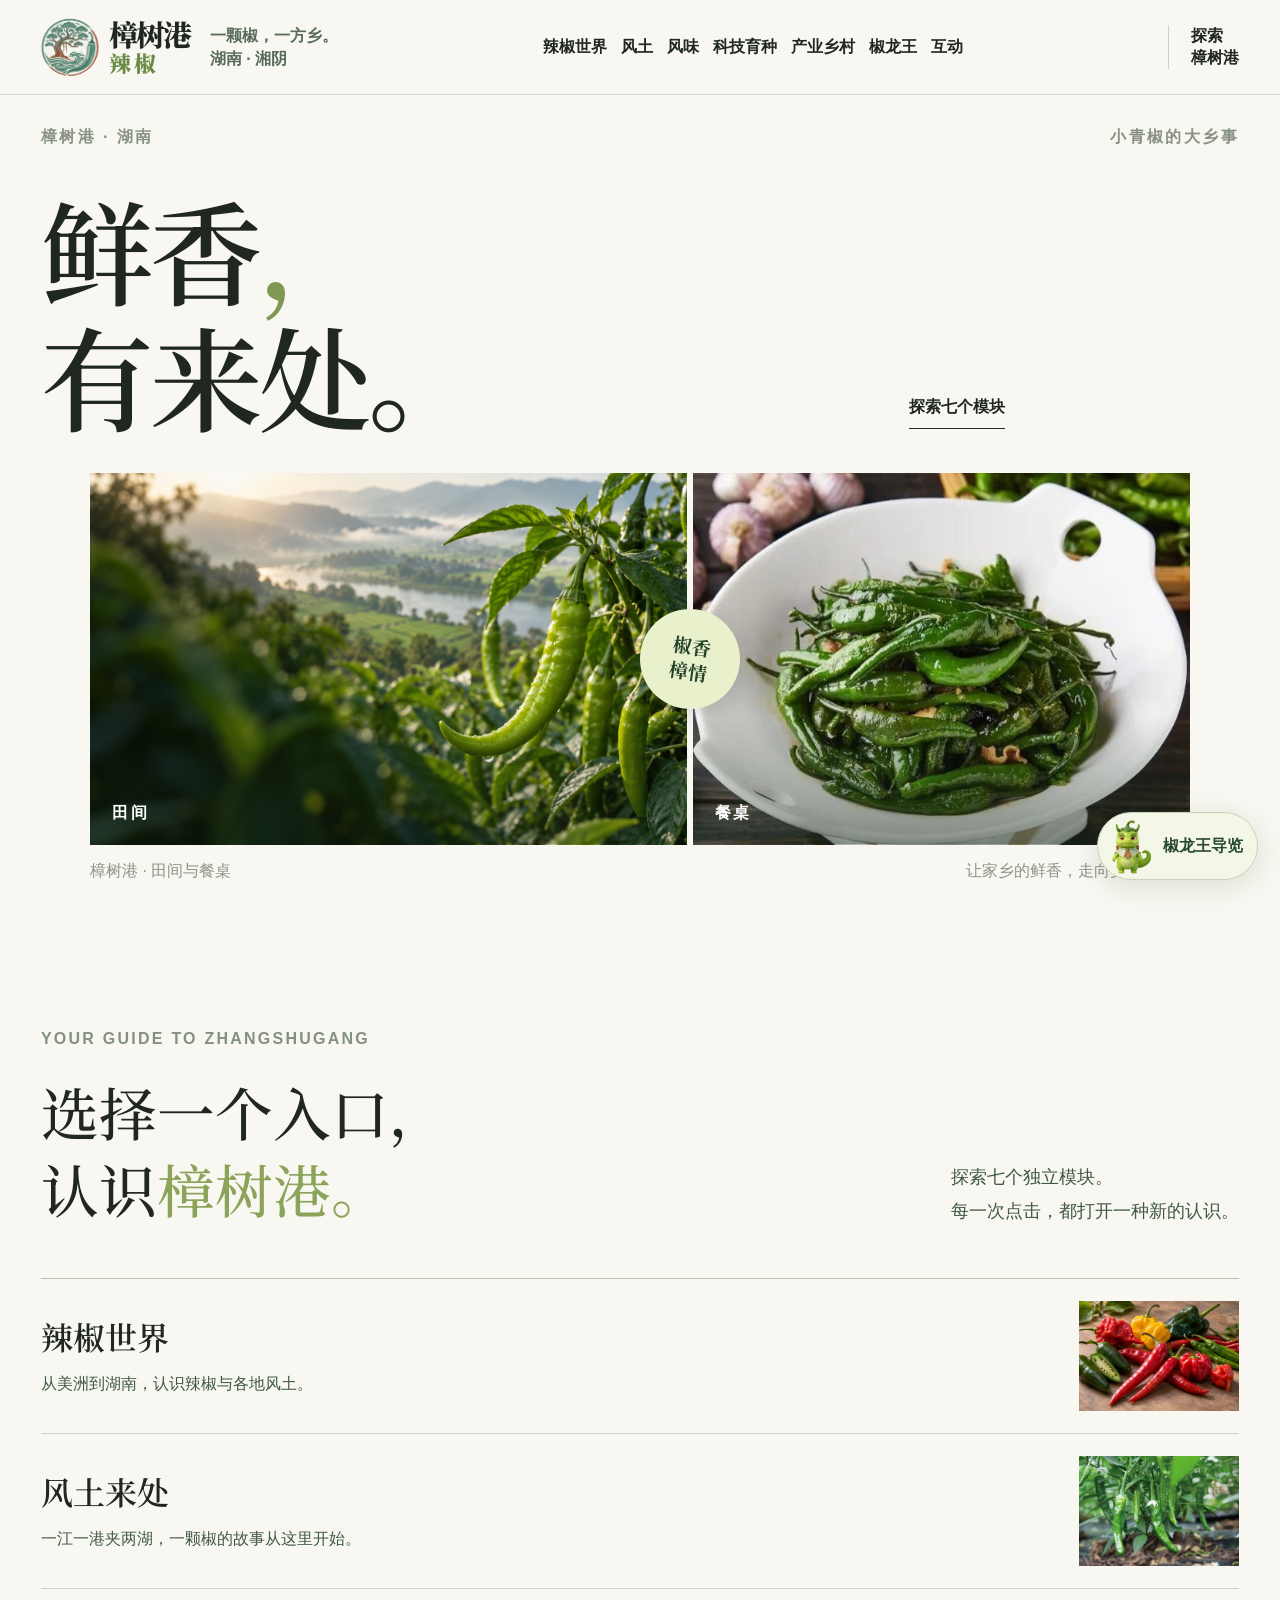
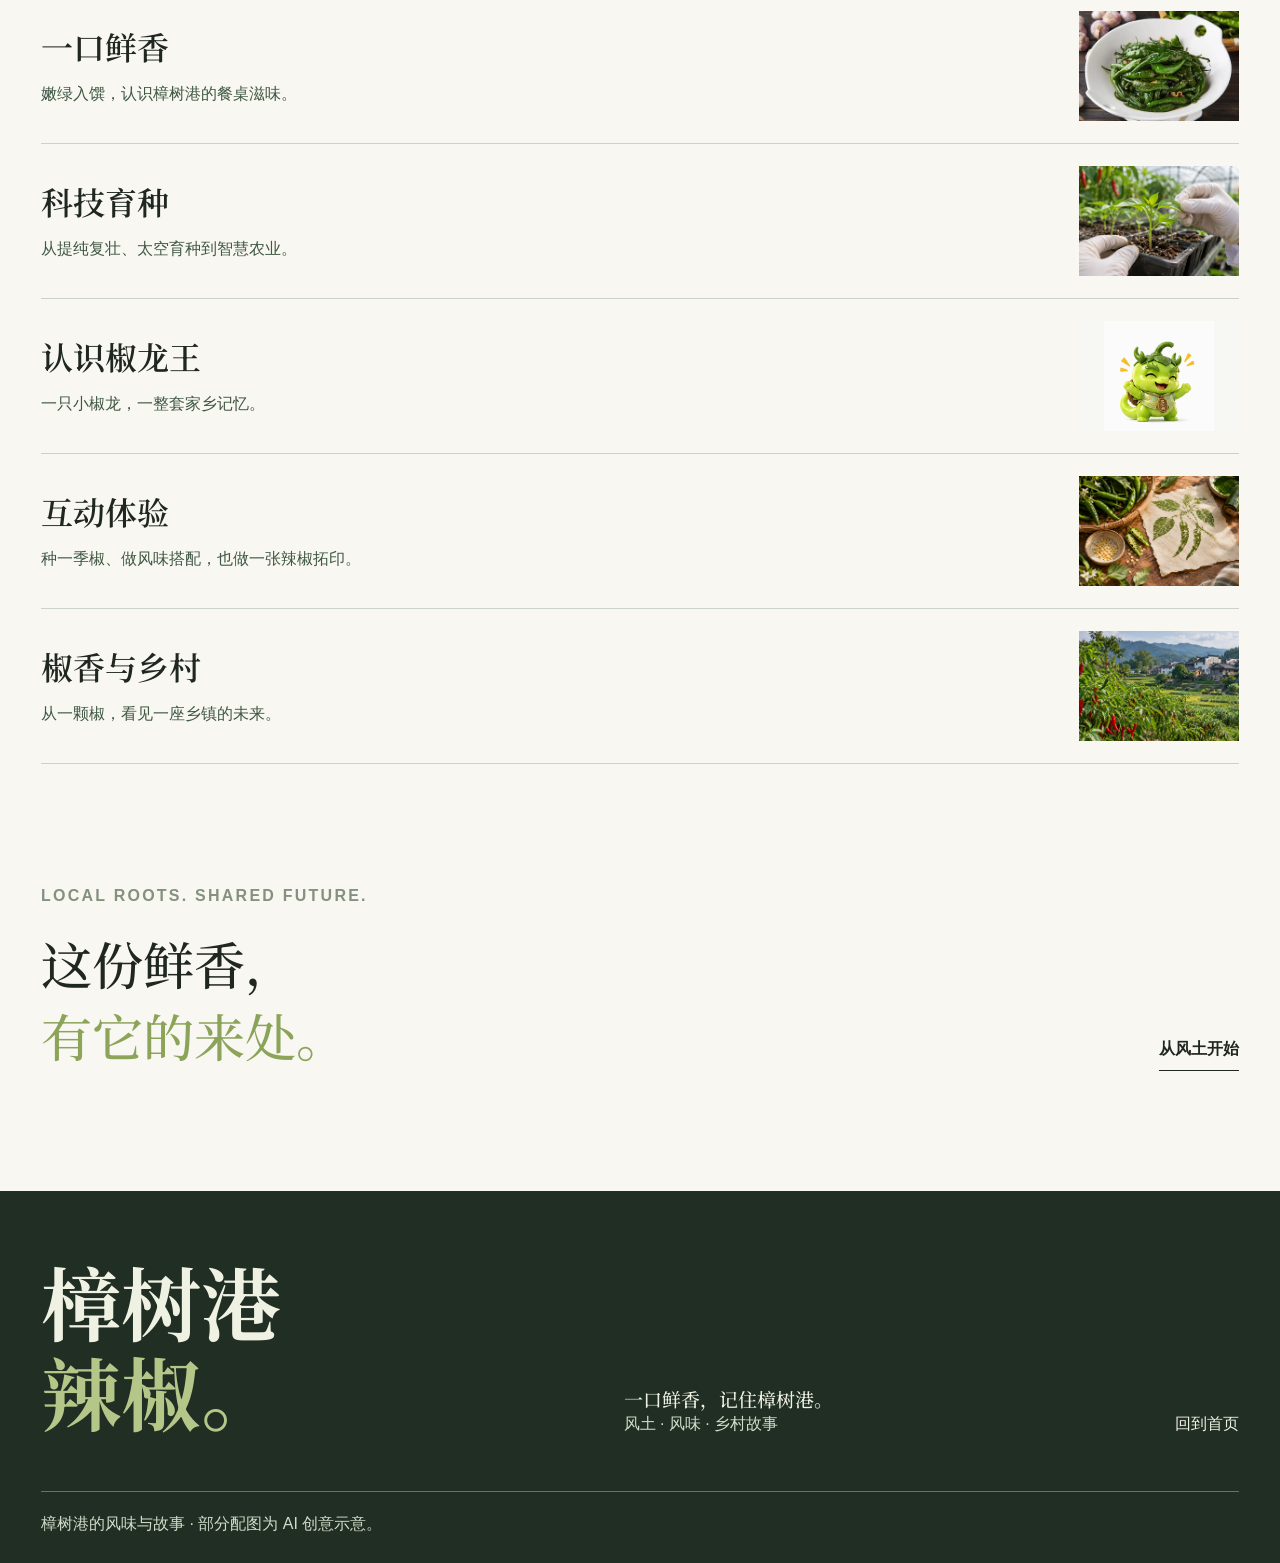
==== commit 40637ab7: "Refine homepage headline typography" ====
--- a/index.html
+++ b/index.html
@@ -1 +1 @@
-<!DOCTYPE html><html lang="zh-CN"><head><meta charSet="utf-8"/><meta name="viewport" content="width=device-width, initial-scale=1"/><link rel="preload" href="/brand-logo.jpg" as="image"/><link rel="preload" as="image" href="/jiaolong-guide.png"/><link rel="stylesheet" href="/_next/static/chunks/03_590k8-8haw.css" data-precedence="next"/><link rel="preload" as="script" fetchPriority="low" href="/_next/static/chunks/2ua_85s1ldl8b.js"/><script src="/_next/static/chunks/11np77edd8ngr.js" async=""></script><script src="/_next/static/chunks/339w3n-pdzf7n.js" async=""></script><script src="/_next/static/chunks/turbopack-2rn9zxejf_00h.js" async=""></script><script src="/_next/static/chunks/3n0yj7zzhj4su.js" async=""></script><link rel="preload" href="/style.css?v=20261104a" as="style"/><link rel="preload" href="/redesign.css?v=20261104a" as="style"/><link rel="preload" href="/simulators.css?v=20261104a" as="style"/><link rel="preload" href="/pages.css?v=20261104a" as="style"/><link rel="preload" href="/editorial.css?v=20261104a" as="style"/><link rel="preload" href="/exhibits.css?v=20261104a" as="style"/><link rel="preload" href="/polish.css?v=20261104a" as="style"/><title>樟树港辣椒 · 一口鲜香，记住樟树港</title><meta name="description" content="跟着椒龙王认识樟树港辣椒的风土、风味与乡村故事。"/><link rel="stylesheet" href="/style.css?v=20261104a"/><link rel="stylesheet" href="/redesign.css?v=20261104a"/><link rel="stylesheet" href="/simulators.css?v=20261104a"/><link rel="stylesheet" href="/pages.css?v=20261104a"/><link rel="stylesheet" href="/editorial.css?v=20261104a"/><link rel="stylesheet" href="/exhibits.css?v=20261104a"/><link rel="stylesheet" href="/polish.css?v=20261104a"/><script src="/_next/static/chunks/0cz1d0mv5g_q7.js" noModule=""></script></head><body><div hidden=""><!--$--><!--/$--></div><header class="ed-header"><a href="/" class="ed-wordmark" aria-label="樟树港辣椒首页"><span class="brand-mark" aria-hidden="true"><img src="/brand-logo.jpg" alt=""/></span><span class="brand-word"><span>樟树港</span><b>辣椒</b></span></a><span class="ed-header-note">一颗椒，一方乡。<br/>湖南 · 湘阴</span><nav class="ed-nav" aria-label="主导航"><a href="/world.html">辣椒世界</a><a href="/origin.html">风土</a><a href="/flavour.html">风味</a><a href="/technology.html">科技育种</a><a href="/future.html">产业乡村</a><a href="/character.html">椒龙王</a><a href="/experience.html">互动</a></nav><details class="ed-mobile-menu"><summary>菜单 <span>＋</span></summary><nav aria-label="手机端导航"><a href="/">首页</a><a href="/world.html">辣椒世界<!-- --> </a><a href="/origin.html">风土<!-- --> </a><a href="/flavour.html">风味<!-- --> </a><a href="/technology.html">科技育种<!-- --> </a><a href="/future.html">产业乡村<!-- --> </a><a href="/character.html">椒龙王<!-- --> </a><a href="/experience.html">互动<!-- --> </a></nav></details><a class="ed-right" href="/experience.html">探索<br/>樟树港 </a></header><main class="ed-home"><section class="ed-intro"><div class="ed-intro-top"><span>樟树港 · 湖南</span><span>小青椒的大乡事</span></div><div class="ed-title-row"><h1>鲜香<span>，</span><br/>有来处。</h1><div class="ed-intro-copy"><p>一颗嫩椒，是一方水土的味道，也是樟树港人认真生活的故事。</p><a href="#explore">探索七个模块 </a></div></div><div class="ed-photo-diptych"><div class="ed-photo-a"><span>田间</span></div><div class="ed-photo-b"><span>餐桌</span></div><div class="ed-hero-seal">椒香<br/>樟情</div></div><div class="ed-photo-caption"><span>樟树港 · 田间与餐桌</span><span>让家乡的鲜香，走向更远的地方</span></div></section><section class="ed-index" id="explore"><div class="ed-index-heading"><div><span>YOUR GUIDE TO ZHANGSHUGANG</span><h2>选择一个入口，<br/>认识<span>樟树港。</span></h2></div><p>探索七个独立模块。<br/>每一次点击，都打开一种新的认识。</p></div><div class="ed-module-list"><a class="ed-module ed-module-world" href="/world.html"><div class="ed-module-title"><h3>辣椒世界</h3><p>从美洲到湖南，认识辣椒与各地风土。</p></div><div class="ed-module-image" aria-hidden="true"></div></a><a class="ed-module ed-module-place" href="/origin.html"><div class="ed-module-title"><h3>风土来处</h3><p>一江一港夹两湖，一颗椒的故事从这里开始。</p></div><div class="ed-module-image" aria-hidden="true"></div></a><a class="ed-module ed-module-taste" href="/flavour.html"><div class="ed-module-title"><h3>一口鲜香</h3><p>嫩绿入馔，认识樟树港的餐桌滋味。</p></div><div class="ed-module-image" aria-hidden="true"></div></a><a class="ed-module ed-module-science" href="/technology.html"><div class="ed-module-title"><h3>科技育种</h3><p>从提纯复壮、太空育种到智慧农业。</p></div><div class="ed-module-image" aria-hidden="true"></div></a><a class="ed-module ed-module-dragon" href="/character.html"><div class="ed-module-title"><h3>认识椒龙王</h3><p>一只小椒龙，一整套家乡记忆。</p></div><div class="ed-module-image" aria-hidden="true"></div></a><a class="ed-module ed-module-play" href="/experience.html"><div class="ed-module-title"><h3>互动体验</h3><p>种一季椒、做风味搭配，也做一张辣椒拓印。</p></div><div class="ed-module-image" aria-hidden="true"></div></a><a class="ed-module ed-module-future" href="/future.html"><div class="ed-module-title"><h3>椒香与乡村</h3><p>从一颗椒，看见一座乡镇的未来。</p></div><div class="ed-module-image" aria-hidden="true"></div></a></div><div class="ed-index-end"><span>LOCAL ROOTS. SHARED FUTURE.</span><p>这份鲜香，<br/><em>有它的来处。</em></p><a href="/origin.html">从风土开始 </a></div></section></main><!--$--><!--/$--><aside class="pepper-guide" aria-label="椒龙王导览"><button type="button" class="guide-toggle" aria-expanded="false" aria-controls="guide-panel"><img src="/jiaolong-guide.png" alt=""/><span>椒龙王导览</span></button></aside><footer class="ed-footer"><div class="ed-footer-top"><div class="ed-footer-brand">樟树港<br/><span>辣椒。</span></div><div><p>一口鲜香，记住樟树港。</p><span>风土 · 风味 · 乡村故事</span></div><a href="/">回到首页 </a></div><div class="ed-footer-bottom"><span>樟树港的风味与故事 · 部分配图为 AI 创意示意。</span></div></footer><script src="/_next/static/chunks/2ua_85s1ldl8b.js" id="_R_" async=""></script><script>(self.__next_f=self.__next_f||[]).push([0])</script><script>self.__next_f.push([1,"1:\"$Sreact.fragment\"\n2:I[20818,[\"/_next/static/chunks/3n0yj7zzhj4su.js\"],\"default\"]\n3:I[83566,[\"/_next/static/chunks/3n0yj7zzhj4su.js\"],\"default\"]\n4:I[3867,[\"/_next/static/chunks/3n0yj7zzhj4su.js\"],\"PepperGuide\"]\n9:I[81585,[\"/_next/static/chunks/3n0yj7zzhj4su.js\"],\"default\",1]\n:HL[\"/_next/static/chunks/03_590k8-8haw.css\",\"style\"]\n:HL[\"/style.css?v=20261104a\",\"style\"]\n:HL[\"/redesign.css?v=20261104a\",\"style\"]\n:HL[\"/simulators.css?v=20261104a\",\"style\"]\n:HL[\"/pages.css?v=20261104a\",\"style\"]\n:HL[\"/editorial.css?v=20261104a\",\"style\"]\n:HL[\"/exhibits.css?v=20261104a\",\"style\"]\n:HL[\"/polish.css?v=20261104a\",\"style\"]\n:HL[\"/brand-logo.jpg\",\"image\"]\n0:{\"P\":null,\"c\":[\"\",\"\"],\"q\":\"\",\"i\":false,\"f\":[[[\"\",{\"children\":[\"__PAGE__\",{},\"$undefined\",\"$undefined\",4608]},\"$undefined\",\"$undefined\",4624],[[\"$\",\"$1\",\"c\",{\"children\":[[[\"$\",\"link\",\"0\",{\"rel\":\"stylesheet\",\"href\":\"/_next/static/chunks/03_590k8-8haw.css\",\"precedence\":\"next\",\"crossOrigin\":\"$undefined\",\"nonce\":\"$undefined\"}],[\"$\",\"script\",\"script-0\",{\"src\":\"/_next/static/chunks/3n0yj7zzhj4su.js\",\"async\":true,\"nonce\":\"$undefined\"}]],[\"$\",\"html\",null,{\"lang\":\"zh-CN\",\"children\":[[\"$\",\"head\",null,{\"children\":[[\"$\",\"link\",null,{\"rel\":\"stylesheet\",\"href\":\"/style.css?v=20261104a\"}],[\"$\",\"link\",null,{\"rel\":\"stylesheet\",\"href\":\"/redesign.css?v=20261104a\"}],[\"$\",\"link\",null,{\"rel\":\"stylesheet\",\"href\":\"/simulators.css?v=20261104a\"}],[\"$\",\"link\",null,{\"rel\":\"stylesheet\",\"href\":\"/pages.css?v=20261104a\"}],[\"$\",\"link\",null,{\"rel\":\"stylesheet\",\"href\":\"/editorial.css?v=20261104a\"}],[\"$\",\"link\",null,{\"rel\":\"stylesheet\",\"href\":\"/exhibits.css?v=20261104a\"}],[\"$\",\"link\",null,{\"rel\":\"stylesheet\",\"href\":\"/polish.css?v=20261104a\"}]]}],[\"$\",\"body\",null,{\"children\":[[\"$\",\"header\",null,{\"className\":\"ed-header\",\"children\":[[\"$\",\"a\",null,{\"href\":\"/\",\"className\":\"ed-wordmark\",\"aria-label\":\"樟树港辣椒首页\",\"children\":[[\"$\",\"span\",null,{\"className\":\"brand-mark\",\"aria-hidden\":\"true\",\"children\":[\"$\",\"img\",null,{\"src\":\"/brand-logo.jpg\",\"alt\":\"\"}]}],[\"$\",\"span\",null,{\"className\":\"brand-word\",\"children\":[[\"$\",\"span\",null,{\"children\":\"樟树港\"}],[\"$\",\"b\",null,{\"children\":\"辣椒\"}]]}]]}],[\"$\",\"span\",null,{\"className\":\"ed-header-note\",\"children\":[\"一颗椒，一方乡。\",[\"$\",\"br\",null,{}],\"湖南 · 湘阴\"]}],[\"$\",\"nav\",null,{\"className\":\"ed-nav\",\"aria-label\":\"主导航\",\"children\":[[\"$\",\"a\",\"/world.html\",{\"href\":\"/world.html\",\"children\":\"辣椒世界\"}],[\"$\",\"a\",\"/origin.html\",{\"href\":\"/origin.html\",\"children\":\"风土\"}],[\"$\",\"a\",\"/flavour.html\",{\"href\":\"/flavour.html\",\"children\":\"风味\"}],[\"$\",\"a\",\"/technology.html\",{\"href\":\"/technology.html\",\"children\":\"科技育种\"}],[\"$\",\"a\",\"/future.html\",{\"href\":\"/future.html\",\"children\":\"产业乡村\"}],[\"$\",\"a\",\"/character.html\",{\"href\":\"/character.html\",\"children\":\"椒龙王\"}],[\"$\",\"a\",\"/experience.html\",{\"href\":\"/experience.html\",\"children\":\"互动\"}]]}],[\"$\",\"details\",null,{\"className\":\"ed-mobile-menu\",\"children\":[[\"$\",\"summary\",null,{\"children\":[\"菜单 \",[\"$\",\"span\",null,{\"children\":\"＋\"}]]}],[\"$\",\"nav\",null,{\"aria-label\":\"手机端导航\",\"children\":[[\"$\",\"a\",null,{\"href\":\"/\",\"children\":\"首页\"}],[[\"$\",\"a\",\"/world.html\",{\"href\":\"/world.html\",\"children\":[\"辣椒世界\",\" \"]}],[\"$\",\"a\",\"/origin.html\",{\"href\":\"/origin.html\",\"children\":[\"风土\",\" \"]}],[\"$\",\"a\",\"/flavour.html\",{\"href\":\"/flavour.html\",\"children\":[\"风味\",\" \"]}],[\"$\",\"a\",\"/technology.html\",{\"href\":\"/technology.html\",\"children\":[\"科技育种\",\" \"]}],[\"$\",\"a\",\"/future.html\",{\"href\":\"/future.html\",\"children\":[\"产业乡村\",\" \"]}],[\"$\",\"a\",\"/character.html\",{\"href\":\"/character.html\",\"children\":[\"椒龙王\",\" \"]}],[\"$\",\"a\",\"/experience.html\",{\"href\":\"/experience.html\",\"children\":[\"互动\",\" \"]}]]]}]]}],[\"$\",\"a\",null,{\"className\":\"ed-right\",\"href\":\"/experience.html\",\"children\":[\"探索\",[\"$\",\"br\",null,{}],\"樟树港 \"]}]]}],[\"$\",\"$L2\",null,{\"parallelRouterKey\":\"children\",\"error\":\"$undefined\",\"errorStyles\":\"$undefined\",\"errorScripts\":\"$undefined\",\"template\":[\"$\",\"$L3\",null,{}],\"templateStyles\":\"$undefined\",\"templateScripts\":\"$undefined\",\"notFound\":[[[\"$\",\"title\",null,{\"children\":\"404: This page could not be found.\"}],[\"$\",\"div\",null,{\"style\":{\"fontFamily\":\"system-ui,\\\"Segoe UI\\\",Roboto,Helvetica,Arial,sans-serif,\\\"Apple Color Emoji\\\",\\\"Segoe UI Emoji\\\"\",\"height\":\"100vh\",\"textAlign\":\"center\",\"display\":\"flex\",\"flexDirection\":\"column\",\"alignItems\":\"center\",\"justifyContent\":\"center\"},\"children\":[\"$\",\"div\",null,{\"children\":[[\"$\",\"style\",null,{\"dangerouslySetInnerHTML\":{\"__html\":\"body{color:#000;background:#fff;margin:0}.next-error-h1{border-right:1px solid rgba(0,0,0,.3)}@media (prefers-color-scheme:dark){body{color:#fff;background:#000}.next-error-h1{border-right:1px solid rgba(255,255,255,.3)}}\"}}],[\"$\",\"h1\",null,{\"className\":\"next-error-h1\",\"style\":{\"display\":\"inline-block\",\"margin\":\"0 20px 0 0\",\"padding\":\"0 23px 0 0\",\"fontSize\":24,\"fontWeight\":500,\"verticalAlign\":\"top\",\"lineHeight\":\"49px\"},\"children\":404}],[\"$\",\"div\",null,{\"style\":{\"display\":\"inline-block\"},\"children\":[\"$\",\"h2\",null,{\"style\":{\"fontSize\":14,\"fontWeight\":400,\"lineHeight\":\"49px\",\"margin\":0},\"children\":\"This page could not be found.\"}]}]]}]}]],[]],\"forbidden\":\"$undefined\",\"unauthorized\":\"$undefined\"}],[\"$\",\"$L4\",null,{}],[\"$\",\"footer\",null,{\"className\":\"ed-footer\",\"children\":[[\"$\",\"div\",null,{\"className\":\"ed-footer-top\",\"children\":[[\"$\",\"div\",null,{\"className\":\"ed-footer-brand\",\"children\":[\"樟树港\",[\"$\",\"br\",null,{}],[\"$\",\"span\",null,{\"children\":\"辣椒。\"}]]}],[\"$\",\"div\",null,{\"children\":[[\"$\",\"p\",null,{\"children\":\"一口鲜香，记住樟树港。\"}],[\"$\",\"span\",null,{\"children\":\"风土 · 风味 · 乡村故事\"}]]}],[\"$\",\"a\",null,{\"href\":\"/\",\"children\":\"回到首页 \"}]]}],[\"$\",\"div\",null,{\"className\":\"ed-footer-bottom\",\"children\":[\"$\",\"span\",null,{\"children\":\"樟树港的风味与故事 · 部分配图为 AI 创意示意。\"}]}]]}]]}]]}]]}],{\"children\":[[\"$\",\"$1\",\"c\",{\"children\":[[\"$\",\"main\",null,{\"className\":\"ed-home\",\"children\":[\"$L5\",\"$L6\"]}],null,\"$L7\"]}],{},null,false,null]},null,false,null],\"$L8\",false]],\"m\":\"$undefined\",\"G\":[\"$9\",[\"$La\"]],\"S\":true,\"h\":null,\"r\":\"$undefined\",\"s\":\"$undefined\",\"a\":\"$undefined\",\"l\":\"$undefined\",\"p\":\"$undefined\",\"d\":\"$undefined\",\"b\":\"2dFEtZaEXGV84F8y0vmki\"}\nb:I[63521,[\"/_next/static/chunks/3n0yj7zzhj4su.js\"],\"OutletBoundary\"]\nc:\"$Sreact.suspense\"\ne:I[63521,[\"/_next/static/chunks/3n0yj7zzhj4su.js\"],\"ViewportBoundary\"]\n10:I[63521,[\"/_next/static/chunks/3n0yj7zzhj4su.js\"],\"MetadataBoundary\"]\n5:[\"$\",\"section\",null,{\"className\":\"ed-intro\",\"children\":[[\"$\",\"div\",null,{\"className\":\"ed-intro-top\",\"children\":[[\"$\",\"span\",null,{\"children\":\"樟树港 · 湖南\"}],[\"$\",\"span\",null,{\"children\":\"小青椒的大乡事\"}]]}],[\"$\",\"div\",null,{\"className\":\"ed-title-row\",\"children\":[[\"$\",\"h1\",null,{\"children\":[\"鲜香\",[\"$\",\"span\",null,{\"children\":\"，\"}],[\"$\",\"br\",null,{}],\"有来处。\"]}],[\"$\",\"div\",null,{\"className\":\"ed-intro-copy\",\"children\":[[\"$\",\"p\",null,{\"children\":\"一颗嫩椒，是一方水土的味道，也是樟树港人认真生活的故事。\"}],[\"$\",\"a\",null,{\"href\":\"#explore\",\"children\":\"探索七个模块 \"}]]}]]}],[\"$\",\"div\",null,{\"className\":\"ed-photo-diptych\",\"children\":[[\"$\",\"div\",null,{\"className\":\"ed-photo-a\",\"children\":[\"$\",\"span\",null,{\"children\":\"田间\"}]}],[\"$\",\"div\",null,{\"className\":\"ed-photo-b\",\"children\":[\"$\",\"span\",null,{\"children\":\"餐桌\"}]}],[\"$\",\"div\",null,{\"className\":\"ed-hero-seal\",\"children\":[\"椒香\",[\"$\",\"br\",null,{}],\"樟情\"]}]]}],[\"$\",\"div\",null,{\"className\":\"ed-photo-caption\",\"children\":[[\"$\",\"span\",null,{\"children\":\"樟树港 · 田间与餐桌\"}],[\"$\",\"span\",null,{\"children\":\"让家乡的鲜香，走向更远的地方\"}]]}]]}]\n6:[\"$\",\"section\",null,{\"className\":\"ed-index\",\"id\":\"explore\",\"children\":[[\"$\",\"div\",null,{\"className\":\"ed-index-heading\",\"children\":[[\"$\",\"div\",null,{\"children\":[[\"$\",\"span\",null,{\"children\":\"YOUR GUIDE TO ZHANGSHUGANG\"}],[\"$\",\"h2\",null,{\"children\":[\"选择一个入口，\",[\"$\",\"br\",null,{}],\"认识\",[\"$\",\"span\",null,{\"children\":\"樟树港。\"}]]}]]}],[\"$\",\"p\",null,{\"children\":[\"探索七个独立模块。\",[\"$\",\"br\",null,{}],\"每一次点击，都打开一种新的认识。\"]}]]}],[\"$\",\"div\",null,{\"className\":\"ed-module-list\",\"children\":[[\"$\",\"a\",\"01\",{\"className\":\"ed-module ed-module-world\",\"href\":\"/world.html\",\"children\":[[\"$\",\"div\",null,{\"className\":\"ed-module-title\",\"children\":[[\"$\",\"h3\",null,{\"children\":\"辣椒世界\"}],[\"$\",\"p\",null,{\"children\":\"从美洲到湖南，认识辣椒与各地风土。\"}]]}],[\"$\",\"div\",null,{\"className\":\"ed-module-image\",\"aria-hidden\":\"true\"}]]}],[\"$\",\"a\",\"02\",{\"className\":\"ed-module ed-module-place\",\"href\":\"/origin.html\",\"children\":[[\"$\",\"div\",null,{\"className\":\"ed-module-title\",\"children\":[[\"$\",\"h3\",null,{\"children\":\"风土来处\"}],[\"$\",\"p\",null,{\"children\":\"一江一港夹两湖，一颗椒的故事从这里开始。\"}]]}],[\"$\",\"div\",null,{\"className\":\"ed-module-image\",\"aria-hidden\":\"true\"}]]}],[\"$\",\"a\",\"03\",{\"className\":\"ed-module ed-module-taste\",\"href\":\"/flavour.html\",\"children\":[[\"$\",\"div\",null,{\"className\":\"ed-module-title\",\"children\":[[\"$\",\"h3\",null,{\"children\":\"一口鲜香\"}],[\"$\",\"p\",null,{\"children\":\"嫩绿入馔，认识樟树港的餐桌滋味。\"}]]}],[\"$\",\"div\",null,{\"className\":\"ed-module-image\",\"aria-hidden\":\"true\"}]]}],[\"$\",\"a\",\"04\",{\"className\":\"ed-module ed-module-science\",\"href\":\"/technology.html\",\"children\":[[\"$\",\"div\",null,{\"className\":\"ed-module-title\",\"children\":[[\"$\",\"h3\",null,{\"children\":\"科技育种\"}],[\"$\",\"p\",null,{\"children\":\"从提纯复壮、太空育种到智慧农业。\"}]]}],[\"$\",\"div\",null,{\"className\":\"ed-module-image\",\"aria-hidden\":\"true\"}]]}],[\"$\",\"a\",\"05\",{\"className\":\"ed-module ed-module-dragon\",\"href\":\"/character.html\",\"children\":[[\"$\",\"div\",null,{\"className\":\"ed-module-title\",\"children\":[[\"$\",\"h3\",null,{\"children\":\"认识椒龙王\"}],[\"$\",\"p\",null,{\"children\":\"一只小椒龙，一整套家乡记忆。\"}]]}],[\"$\",\"div\",null,{\"className\":\"ed-module-image\",\"aria-hidden\":\"true\"}]]}],[\"$\",\"a\",\"06\",{\"className\":\"ed-module ed-module-play\",\"href\":\"/experience.html\",\"children\":[[\"$\",\"div\",null,{\"className\":\"ed-module-title\",\"children\":[[\"$\",\"h3\",null,{\"children\":\"互动体验\"}],[\"$\",\"p\",null,{\"children\":\"种一季椒、做风味搭配，也做一张辣椒拓印。\"}]]}],[\"$\",\"div\",null,{\"className\":\"ed-module-image\",\"aria-hidden\":\"true\"}]]}],[\"$\",\"a\",\"07\",{\"className\":\"ed-module ed-module-future\",\"href\":\"/future.html\",\"children\":[[\"$\",\"div\",null,{\"className\":\"ed-module-title\",\"children\":[[\"$\",\"h3\",null,{\"children\":\"椒香与乡村\"}],[\"$\",\"p\",null,{\"children\":\"从一颗椒，看见一座乡镇的未来。\"}]]}],[\"$\",\"div\",null,{\"className\":\"ed-module-image\",\"aria-hidden\":\"true\"}]]}]]}],[\"$\",\"div\",null,{\"className\":\"ed-index-end\",\"children\":[[\"$\",\"span\",null,{\"children\":\"LOCAL ROOTS. SHARED FUTURE.\"}],[\"$\",\"p\",null,{\"children\":[\"这份鲜香，\",[\"$\",\"br\",null,{}],[\"$\",\"em\",null,{\"children\":\"有它的来处。\"}]]}],[\"$\",\"a\",null,{\"href\":\"/origin.html\",\"children\":\"从风土开始 \"}]]}]]}]\n7:[\"$\",\"$Lb\",null,{\"children\":[\"$\",\"$c\",null,{\"name\":\"Next.MetadataOutlet\",\"children\":\"$@d\"}]}]\n8:[\"$\",\"$1\",\"h\",{\"children\":[null,[\"$\",\"$Le\",null,{\"children\":\"$Lf\"}],[\"$\",\"div\",null,{\"hidden\":true,\"children\":[\"$\",\"$L10\",null,{\"children\":[\"$\",\"$c\",null,{\"name\":\"Next.Metadata\",\"children\":\"$L11\"}]}]}],null]}]\na:[\"$\",\"link\",\"0\",{\"rel\":\"stylesheet\",\"href\":\"/_next/static/chunks/03_590k8-8haw.css\",\"precedence\":\"next\",\"crossOrigin\":\"$undefined\",\"nonce\":\"$undefined\"}]\nf:[[\"$\",\"meta\",\"0\",{\"charSet\":\"utf-8\"}],[\"$\",\"meta\",\"1\",{\"name\":\"viewport\",\"content\":\"width=device-width, initial-scale=1\"}]]\nd:null\n11:[[\"$\",\"title\",\"0\",{\"children\":\"樟树港辣椒 · 一口鲜香，记住樟树港\"}],[\"$\",\"meta\",\"1\",{\"name\":\"description\",\"content\":\"跟着椒龙王认识樟树港辣椒的风土、风味与乡村故事。\"}]]\n"])</script></body></html>+<!DOCTYPE html><html lang="zh-CN"><head><meta charSet="utf-8"/><meta name="viewport" content="width=device-width, initial-scale=1"/><link rel="preload" href="/brand-logo.jpg" as="image"/><link rel="preload" as="image" href="/jiaolong-guide.png"/><link rel="stylesheet" href="/_next/static/chunks/03_590k8-8haw.css" data-precedence="next"/><link rel="preload" as="script" fetchPriority="low" href="/_next/static/chunks/2ua_85s1ldl8b.js"/><script src="/_next/static/chunks/11np77edd8ngr.js" async=""></script><script src="/_next/static/chunks/339w3n-pdzf7n.js" async=""></script><script src="/_next/static/chunks/turbopack-2rn9zxejf_00h.js" async=""></script><script src="/_next/static/chunks/3n0yj7zzhj4su.js" async=""></script><link rel="preload" href="/style.css?v=20261117a" as="style"/><link rel="preload" href="/redesign.css?v=20261117a" as="style"/><link rel="preload" href="/simulators.css?v=20261117a" as="style"/><link rel="preload" href="/pages.css?v=20261117a" as="style"/><link rel="preload" href="/editorial.css?v=20261117a" as="style"/><link rel="preload" href="/exhibits.css?v=20261117a" as="style"/><link rel="preload" href="/polish.css?v=20261117a" as="style"/><title>樟树港辣椒 · 一口鲜香，记住樟树港</title><meta name="description" content="跟着椒龙王认识樟树港辣椒的风土、风味与乡村故事。"/><link rel="stylesheet" href="/style.css?v=20261117a"/><link rel="stylesheet" href="/redesign.css?v=20261117a"/><link rel="stylesheet" href="/simulators.css?v=20261117a"/><link rel="stylesheet" href="/pages.css?v=20261117a"/><link rel="stylesheet" href="/editorial.css?v=20261117a"/><link rel="stylesheet" href="/exhibits.css?v=20261117a"/><link rel="stylesheet" href="/polish.css?v=20261117a"/><script src="/_next/static/chunks/0cz1d0mv5g_q7.js" noModule=""></script></head><body><div hidden=""><!--$--><!--/$--></div><header class="ed-header"><a href="/" class="ed-wordmark" aria-label="樟树港辣椒首页"><span class="brand-mark" aria-hidden="true"><img src="/brand-logo.jpg" alt=""/></span><span class="brand-word"><span>樟树港</span><b>辣椒</b></span></a><span class="ed-header-note">一颗椒，一方乡。<br/>湖南 · 湘阴</span><nav class="ed-nav" aria-label="主导航"><a href="/world.html">辣椒世界</a><a href="/origin.html">风土</a><a href="/flavour.html">风味</a><a href="/technology.html">科技育种</a><a href="/future.html">产业乡村</a><a href="/character.html">椒龙王</a><a href="/experience.html">互动</a></nav><details class="ed-mobile-menu"><summary>菜单 <span>＋</span></summary><nav aria-label="手机端导航"><a href="/">首页</a><a href="/world.html">辣椒世界<!-- --> </a><a href="/origin.html">风土<!-- --> </a><a href="/flavour.html">风味<!-- --> </a><a href="/technology.html">科技育种<!-- --> </a><a href="/future.html">产业乡村<!-- --> </a><a href="/character.html">椒龙王<!-- --> </a><a href="/experience.html">互动<!-- --> </a></nav></details><a class="ed-right" href="/experience.html">探索<br/>樟树港 </a></header><main class="ed-home"><section class="ed-intro"><div class="ed-intro-top"><span>樟树港 · 湖南</span><span>小青椒的大乡事</span></div><div class="ed-title-row"><h1>鲜香<span>，</span><br/>有来处。</h1><div class="ed-intro-copy"><a href="#explore">探索七个模块 </a></div></div><div class="ed-photo-diptych"><div class="ed-photo-a"><span>田间</span></div><div class="ed-photo-b"><span>餐桌</span></div><div class="ed-hero-seal">椒香<br/>樟情</div></div><div class="ed-photo-caption"><span>樟树港 · 田间与餐桌</span><span>让家乡的鲜香，走向更远的地方</span></div></section><section class="ed-index" id="explore"><div class="ed-index-heading"><div><span>YOUR GUIDE TO ZHANGSHUGANG</span><h2>选择一个入口，<br/>认识<span>樟树港。</span></h2></div><p>探索七个独立模块。<br/>每一次点击，都打开一种新的认识。</p></div><div class="ed-module-list"><a class="ed-module ed-module-world" href="/world.html"><div class="ed-module-title"><h3>辣椒世界</h3><p>从美洲到湖南，认识辣椒与各地风土。</p></div><div class="ed-module-image" aria-hidden="true"></div></a><a class="ed-module ed-module-place" href="/origin.html"><div class="ed-module-title"><h3>风土来处</h3><p>一江一港夹两湖，一颗椒的故事从这里开始。</p></div><div class="ed-module-image" aria-hidden="true"></div></a><a class="ed-module ed-module-taste" href="/flavour.html"><div class="ed-module-title"><h3>一口鲜香</h3><p>嫩绿入馔，认识樟树港的餐桌滋味。</p></div><div class="ed-module-image" aria-hidden="true"></div></a><a class="ed-module ed-module-science" href="/technology.html"><div class="ed-module-title"><h3>科技育种</h3><p>从提纯复壮、太空育种到智慧农业。</p></div><div class="ed-module-image" aria-hidden="true"></div></a><a class="ed-module ed-module-dragon" href="/character.html"><div class="ed-module-title"><h3>认识椒龙王</h3><p>一只小椒龙，一整套家乡记忆。</p></div><div class="ed-module-image" aria-hidden="true"></div></a><a class="ed-module ed-module-play" href="/experience.html"><div class="ed-module-title"><h3>互动体验</h3><p>种一季椒、做风味搭配，也做一张辣椒拓印。</p></div><div class="ed-module-image" aria-hidden="true"></div></a><a class="ed-module ed-module-future" href="/future.html"><div class="ed-module-title"><h3>椒香与乡村</h3><p>从一颗椒，看见一座乡镇的未来。</p></div><div class="ed-module-image" aria-hidden="true"></div></a></div><div class="ed-index-end"><span>LOCAL ROOTS. SHARED FUTURE.</span><p>这份鲜香，<br/><em>有它的来处。</em></p><a href="/origin.html">从风土开始 </a></div></section></main><!--$--><!--/$--><aside class="pepper-guide" aria-label="椒龙王导览"><button type="button" class="guide-toggle" aria-expanded="false" aria-controls="guide-panel"><img src="/jiaolong-guide.png" alt=""/><span>椒龙王导览</span></button></aside><footer class="ed-footer"><div class="ed-footer-top"><div class="ed-footer-brand">樟树港<br/><span>辣椒。</span></div><div><p>一口鲜香，记住樟树港。</p><span>风土 · 风味 · 乡村故事</span></div><a href="/">回到首页 </a></div><div class="ed-footer-bottom"><span>樟树港的风味与故事 · 部分配图为 AI 创意示意。</span></div></footer><script src="/_next/static/chunks/2ua_85s1ldl8b.js" id="_R_" async=""></script><script>(self.__next_f=self.__next_f||[]).push([0])</script><script>self.__next_f.push([1,"1:\"$Sreact.fragment\"\n2:I[20818,[\"/_next/static/chunks/3n0yj7zzhj4su.js\"],\"default\"]\n3:I[83566,[\"/_next/static/chunks/3n0yj7zzhj4su.js\"],\"default\"]\n4:I[3867,[\"/_next/static/chunks/3n0yj7zzhj4su.js\"],\"PepperGuide\"]\n9:I[81585,[\"/_next/static/chunks/3n0yj7zzhj4su.js\"],\"default\",1]\n:HL[\"/_next/static/chunks/03_590k8-8haw.css\",\"style\"]\n:HL[\"/style.css?v=20261117a\",\"style\"]\n:HL[\"/redesign.css?v=20261117a\",\"style\"]\n:HL[\"/simulators.css?v=20261117a\",\"style\"]\n:HL[\"/pages.css?v=20261117a\",\"style\"]\n:HL[\"/editorial.css?v=20261117a\",\"style\"]\n:HL[\"/exhibits.css?v=20261117a\",\"style\"]\n:HL[\"/polish.css?v=20261117a\",\"style\"]\n:HL[\"/brand-logo.jpg\",\"image\"]\n0:{\"P\":null,\"c\":[\"\",\"\"],\"q\":\"\",\"i\":false,\"f\":[[[\"\",{\"children\":[\"__PAGE__\",{},\"$undefined\",\"$undefined\",4608]},\"$undefined\",\"$undefined\",4624],[[\"$\",\"$1\",\"c\",{\"children\":[[[\"$\",\"link\",\"0\",{\"rel\":\"stylesheet\",\"href\":\"/_next/static/chunks/03_590k8-8haw.css\",\"precedence\":\"next\",\"crossOrigin\":\"$undefined\",\"nonce\":\"$undefined\"}],[\"$\",\"script\",\"script-0\",{\"src\":\"/_next/static/chunks/3n0yj7zzhj4su.js\",\"async\":true,\"nonce\":\"$undefined\"}]],[\"$\",\"html\",null,{\"lang\":\"zh-CN\",\"children\":[[\"$\",\"head\",null,{\"children\":[[\"$\",\"link\",null,{\"rel\":\"stylesheet\",\"href\":\"/style.css?v=20261117a\"}],[\"$\",\"link\",null,{\"rel\":\"stylesheet\",\"href\":\"/redesign.css?v=20261117a\"}],[\"$\",\"link\",null,{\"rel\":\"stylesheet\",\"href\":\"/simulators.css?v=20261117a\"}],[\"$\",\"link\",null,{\"rel\":\"stylesheet\",\"href\":\"/pages.css?v=20261117a\"}],[\"$\",\"link\",null,{\"rel\":\"stylesheet\",\"href\":\"/editorial.css?v=20261117a\"}],[\"$\",\"link\",null,{\"rel\":\"stylesheet\",\"href\":\"/exhibits.css?v=20261117a\"}],[\"$\",\"link\",null,{\"rel\":\"stylesheet\",\"href\":\"/polish.css?v=20261117a\"}]]}],[\"$\",\"body\",null,{\"children\":[[\"$\",\"header\",null,{\"className\":\"ed-header\",\"children\":[[\"$\",\"a\",null,{\"href\":\"/\",\"className\":\"ed-wordmark\",\"aria-label\":\"樟树港辣椒首页\",\"children\":[[\"$\",\"span\",null,{\"className\":\"brand-mark\",\"aria-hidden\":\"true\",\"children\":[\"$\",\"img\",null,{\"src\":\"/brand-logo.jpg\",\"alt\":\"\"}]}],[\"$\",\"span\",null,{\"className\":\"brand-word\",\"children\":[[\"$\",\"span\",null,{\"children\":\"樟树港\"}],[\"$\",\"b\",null,{\"children\":\"辣椒\"}]]}]]}],[\"$\",\"span\",null,{\"className\":\"ed-header-note\",\"children\":[\"一颗椒，一方乡。\",[\"$\",\"br\",null,{}],\"湖南 · 湘阴\"]}],[\"$\",\"nav\",null,{\"className\":\"ed-nav\",\"aria-label\":\"主导航\",\"children\":[[\"$\",\"a\",\"/world.html\",{\"href\":\"/world.html\",\"children\":\"辣椒世界\"}],[\"$\",\"a\",\"/origin.html\",{\"href\":\"/origin.html\",\"children\":\"风土\"}],[\"$\",\"a\",\"/flavour.html\",{\"href\":\"/flavour.html\",\"children\":\"风味\"}],[\"$\",\"a\",\"/technology.html\",{\"href\":\"/technology.html\",\"children\":\"科技育种\"}],[\"$\",\"a\",\"/future.html\",{\"href\":\"/future.html\",\"children\":\"产业乡村\"}],[\"$\",\"a\",\"/character.html\",{\"href\":\"/character.html\",\"children\":\"椒龙王\"}],[\"$\",\"a\",\"/experience.html\",{\"href\":\"/experience.html\",\"children\":\"互动\"}]]}],[\"$\",\"details\",null,{\"className\":\"ed-mobile-menu\",\"children\":[[\"$\",\"summary\",null,{\"children\":[\"菜单 \",[\"$\",\"span\",null,{\"children\":\"＋\"}]]}],[\"$\",\"nav\",null,{\"aria-label\":\"手机端导航\",\"children\":[[\"$\",\"a\",null,{\"href\":\"/\",\"children\":\"首页\"}],[[\"$\",\"a\",\"/world.html\",{\"href\":\"/world.html\",\"children\":[\"辣椒世界\",\" \"]}],[\"$\",\"a\",\"/origin.html\",{\"href\":\"/origin.html\",\"children\":[\"风土\",\" \"]}],[\"$\",\"a\",\"/flavour.html\",{\"href\":\"/flavour.html\",\"children\":[\"风味\",\" \"]}],[\"$\",\"a\",\"/technology.html\",{\"href\":\"/technology.html\",\"children\":[\"科技育种\",\" \"]}],[\"$\",\"a\",\"/future.html\",{\"href\":\"/future.html\",\"children\":[\"产业乡村\",\" \"]}],[\"$\",\"a\",\"/character.html\",{\"href\":\"/character.html\",\"children\":[\"椒龙王\",\" \"]}],[\"$\",\"a\",\"/experience.html\",{\"href\":\"/experience.html\",\"children\":[\"互动\",\" \"]}]]]}]]}],[\"$\",\"a\",null,{\"className\":\"ed-right\",\"href\":\"/experience.html\",\"children\":[\"探索\",[\"$\",\"br\",null,{}],\"樟树港 \"]}]]}],[\"$\",\"$L2\",null,{\"parallelRouterKey\":\"children\",\"error\":\"$undefined\",\"errorStyles\":\"$undefined\",\"errorScripts\":\"$undefined\",\"template\":[\"$\",\"$L3\",null,{}],\"templateStyles\":\"$undefined\",\"templateScripts\":\"$undefined\",\"notFound\":[[[\"$\",\"title\",null,{\"children\":\"404: This page could not be found.\"}],[\"$\",\"div\",null,{\"style\":{\"fontFamily\":\"system-ui,\\\"Segoe UI\\\",Roboto,Helvetica,Arial,sans-serif,\\\"Apple Color Emoji\\\",\\\"Segoe UI Emoji\\\"\",\"height\":\"100vh\",\"textAlign\":\"center\",\"display\":\"flex\",\"flexDirection\":\"column\",\"alignItems\":\"center\",\"justifyContent\":\"center\"},\"children\":[\"$\",\"div\",null,{\"children\":[[\"$\",\"style\",null,{\"dangerouslySetInnerHTML\":{\"__html\":\"body{color:#000;background:#fff;margin:0}.next-error-h1{border-right:1px solid rgba(0,0,0,.3)}@media (prefers-color-scheme:dark){body{color:#fff;background:#000}.next-error-h1{border-right:1px solid rgba(255,255,255,.3)}}\"}}],[\"$\",\"h1\",null,{\"className\":\"next-error-h1\",\"style\":{\"display\":\"inline-block\",\"margin\":\"0 20px 0 0\",\"padding\":\"0 23px 0 0\",\"fontSize\":24,\"fontWeight\":500,\"verticalAlign\":\"top\",\"lineHeight\":\"49px\"},\"children\":404}],[\"$\",\"div\",null,{\"style\":{\"display\":\"inline-block\"},\"children\":[\"$\",\"h2\",null,{\"style\":{\"fontSize\":14,\"fontWeight\":400,\"lineHeight\":\"49px\",\"margin\":0},\"children\":\"This page could not be found.\"}]}]]}]}]],[]],\"forbidden\":\"$undefined\",\"unauthorized\":\"$undefined\"}],[\"$\",\"$L4\",null,{}],[\"$\",\"footer\",null,{\"className\":\"ed-footer\",\"children\":[[\"$\",\"div\",null,{\"className\":\"ed-footer-top\",\"children\":[[\"$\",\"div\",null,{\"className\":\"ed-footer-brand\",\"children\":[\"樟树港\",[\"$\",\"br\",null,{}],[\"$\",\"span\",null,{\"children\":\"辣椒。\"}]]}],[\"$\",\"div\",null,{\"children\":[[\"$\",\"p\",null,{\"children\":\"一口鲜香，记住樟树港。\"}],[\"$\",\"span\",null,{\"children\":\"风土 · 风味 · 乡村故事\"}]]}],[\"$\",\"a\",null,{\"href\":\"/\",\"children\":\"回到首页 \"}]]}],[\"$\",\"div\",null,{\"className\":\"ed-footer-bottom\",\"children\":[\"$\",\"span\",null,{\"children\":\"樟树港的风味与故事 · 部分配图为 AI 创意示意。\"}]}]]}]]}]]}]]}],{\"children\":[[\"$\",\"$1\",\"c\",{\"children\":[[\"$\",\"main\",null,{\"className\":\"ed-home\",\"children\":[\"$L5\",\"$L6\"]}],null,\"$L7\"]}],{},null,false,null]},null,false,null],\"$L8\",false]],\"m\":\"$undefined\",\"G\":[\"$9\",[\"$La\"]],\"S\":true,\"h\":null,\"r\":\"$undefined\",\"s\":\"$undefined\",\"a\":\"$undefined\",\"l\":\"$undefined\",\"p\":\"$undefined\",\"d\":\"$undefined\",\"b\":\"Zr5E8STlbSSfclKa_zbnX\"}\nb:I[63521,[\"/_next/static/chunks/3n0yj7zzhj4su.js\"],\"OutletBoundary\"]\nc:\"$Sreact.suspense\"\ne:I[63521,[\"/_next/static/chunks/3n0yj7zzhj4su.js\"],\"ViewportBoundary\"]\n10:I[63521,[\"/_next/static/chunks/3n0yj7zzhj4su.js\"],\"MetadataBoundary\"]\n5:[\"$\",\"section\",null,{\"className\":\"ed-intro\",\"children\":[[\"$\",\"div\",null,{\"className\":\"ed-intro-top\",\"children\":[[\"$\",\"span\",null,{\"children\":\"樟树港 · 湖南\"}],[\"$\",\"span\",null,{\"children\":\"小青椒的大乡事\"}]]}],[\"$\",\"div\",null,{\"className\":\"ed-title-row\",\"children\":[[\"$\",\"h1\",null,{\"children\":[\"鲜香\",[\"$\",\"span\",null,{\"children\":\"，\"}],[\"$\",\"br\",null,{}],\"有来处。\"]}],[\"$\",\"div\",null,{\"className\":\"ed-intro-copy\",\"children\":[\"$\",\"a\",null,{\"href\":\"#explore\",\"children\":\"探索七个模块 \"}]}]]}],[\"$\",\"div\",null,{\"className\":\"ed-photo-diptych\",\"children\":[[\"$\",\"div\",null,{\"className\":\"ed-photo-a\",\"children\":[\"$\",\"span\",null,{\"children\":\"田间\"}]}],[\"$\",\"div\",null,{\"className\":\"ed-photo-b\",\"children\":[\"$\",\"span\",null,{\"children\":\"餐桌\"}]}],[\"$\",\"div\",null,{\"className\":\"ed-hero-seal\",\"children\":[\"椒香\",[\"$\",\"br\",null,{}],\"樟情\"]}]]}],[\"$\",\"div\",null,{\"className\":\"ed-photo-caption\",\"children\":[[\"$\",\"span\",null,{\"children\":\"樟树港 · 田间与餐桌\"}],[\"$\",\"span\",null,{\"children\":\"让家乡的鲜香，走向更远的地方\"}]]}]]}]\n6:[\"$\",\"section\",null,{\"className\":\"ed-index\",\"id\":\"explore\",\"children\":[[\"$\",\"div\",null,{\"className\":\"ed-index-heading\",\"children\":[[\"$\",\"div\",null,{\"children\":[[\"$\",\"span\",null,{\"children\":\"YOUR GUIDE TO ZHANGSHUGANG\"}],[\"$\",\"h2\",null,{\"children\":[\"选择一个入口，\",[\"$\",\"br\",null,{}],\"认识\",[\"$\",\"span\",null,{\"children\":\"樟树港。\"}]]}]]}],[\"$\",\"p\",null,{\"children\":[\"探索七个独立模块。\",[\"$\",\"br\",null,{}],\"每一次点击，都打开一种新的认识。\"]}]]}],[\"$\",\"div\",null,{\"className\":\"ed-module-list\",\"children\":[[\"$\",\"a\",\"01\",{\"className\":\"ed-module ed-module-world\",\"href\":\"/world.html\",\"children\":[[\"$\",\"div\",null,{\"className\":\"ed-module-title\",\"children\":[[\"$\",\"h3\",null,{\"children\":\"辣椒世界\"}],[\"$\",\"p\",null,{\"children\":\"从美洲到湖南，认识辣椒与各地风土。\"}]]}],[\"$\",\"div\",null,{\"className\":\"ed-module-image\",\"aria-hidden\":\"true\"}]]}],[\"$\",\"a\",\"02\",{\"className\":\"ed-module ed-module-place\",\"href\":\"/origin.html\",\"children\":[[\"$\",\"div\",null,{\"className\":\"ed-module-title\",\"children\":[[\"$\",\"h3\",null,{\"children\":\"风土来处\"}],[\"$\",\"p\",null,{\"children\":\"一江一港夹两湖，一颗椒的故事从这里开始。\"}]]}],[\"$\",\"div\",null,{\"className\":\"ed-module-image\",\"aria-hidden\":\"true\"}]]}],[\"$\",\"a\",\"03\",{\"className\":\"ed-module ed-module-taste\",\"href\":\"/flavour.html\",\"children\":[[\"$\",\"div\",null,{\"className\":\"ed-module-title\",\"children\":[[\"$\",\"h3\",null,{\"children\":\"一口鲜香\"}],[\"$\",\"p\",null,{\"children\":\"嫩绿入馔，认识樟树港的餐桌滋味。\"}]]}],[\"$\",\"div\",null,{\"className\":\"ed-module-image\",\"aria-hidden\":\"true\"}]]}],[\"$\",\"a\",\"04\",{\"className\":\"ed-module ed-module-science\",\"href\":\"/technology.html\",\"children\":[[\"$\",\"div\",null,{\"className\":\"ed-module-title\",\"children\":[[\"$\",\"h3\",null,{\"children\":\"科技育种\"}],[\"$\",\"p\",null,{\"children\":\"从提纯复壮、太空育种到智慧农业。\"}]]}],[\"$\",\"div\",null,{\"className\":\"ed-module-image\",\"aria-hidden\":\"true\"}]]}],[\"$\",\"a\",\"05\",{\"className\":\"ed-module ed-module-dragon\",\"href\":\"/character.html\",\"children\":[[\"$\",\"div\",null,{\"className\":\"ed-module-title\",\"children\":[[\"$\",\"h3\",null,{\"children\":\"认识椒龙王\"}],[\"$\",\"p\",null,{\"children\":\"一只小椒龙，一整套家乡记忆。\"}]]}],[\"$\",\"div\",null,{\"className\":\"ed-module-image\",\"aria-hidden\":\"true\"}]]}],[\"$\",\"a\",\"06\",{\"className\":\"ed-module ed-module-play\",\"href\":\"/experience.html\",\"children\":[[\"$\",\"div\",null,{\"className\":\"ed-module-title\",\"children\":[[\"$\",\"h3\",null,{\"children\":\"互动体验\"}],[\"$\",\"p\",null,{\"children\":\"种一季椒、做风味搭配，也做一张辣椒拓印。\"}]]}],[\"$\",\"div\",null,{\"className\":\"ed-module-image\",\"aria-hidden\":\"true\"}]]}],[\"$\",\"a\",\"07\",{\"className\":\"ed-module ed-module-future\",\"href\":\"/future.html\",\"children\":[[\"$\",\"div\",null,{\"className\":\"ed-module-title\",\"children\":[[\"$\",\"h3\",null,{\"children\":\"椒香与乡村\"}],[\"$\",\"p\",null,{\"children\":\"从一颗椒，看见一座乡镇的未来。\"}]]}],[\"$\",\"div\",null,{\"className\":\"ed-module-image\",\"aria-hidden\":\"true\"}]]}]]}],[\"$\",\"div\",null,{\"className\":\"ed-index-end\",\"children\":[[\"$\",\"span\",null,{\"children\":\"LOCAL ROOTS. SHARED FUTURE.\"}],[\"$\",\"p\",null,{\"children\":[\"这份鲜香，\",[\"$\",\"br\",null,{}],[\"$\",\"em\",null,{\"children\":\"有它的来处。\"}]]}],[\"$\",\"a\",null,{\"href\":\"/origin.html\",\"children\":\"从风土开始 \"}]]}]]}]\n7:[\"$\",\"$Lb\",null,{\"children\":[\"$\",\"$c\",null,{\"name\":\"Next.MetadataOutlet\",\"children\":\"$@d\"}]}]\n8:[\"$\",\"$1\",\"h\",{\"children\":[null,[\"$\",\"$Le\",null,{\"children\":\"$Lf\"}],[\"$\",\"div\",null,{\"hidden\":true,\"children\":[\"$\",\"$L10\",null,{\"children\":[\"$\",\"$c\",null,{\"name\":\"Next.Metadata\",\"children\":\"$L11\"}]}]}],null]}]\na:[\"$\",\"link\",\"0\",{\"rel\":\"stylesheet\",\"href\":\"/_next/static/chunks/03_590k8-8haw.css\",\"precedence\":\"next\",\"crossOrigin\":\"$undefined\",\"nonce\":\"$undefined\"}]\nf:[[\"$\",\"meta\",\"0\",{\"charSet\":\"utf-8\"}],[\"$\",\"meta\",\"1\",{\"name\":\"viewport\",\"content\":\"width=device-width, initial-scale=1\"}]]\nd:null\n11:[[\"$\",\"title\",\"0\",{\"children\":\"樟树港辣椒 · 一口鲜香，记住樟树港\"}],[\"$\",\"meta\",\"1\",{\"name\":\"description\",\"content\":\"跟着椒龙王认识樟树港辣椒的风土、风味与乡村故事。\"}]]\n"])</script></body></html>
--- a/polish.css
+++ b/polish.css
@@ -74,3 +74,10 @@
 .ed-module-science .ed-module-image{background:#d4ddca url('/module-science-ai.png') center/cover no-repeat}
 .ed-module-play .ed-module-image{background:#d4ddca url('/module-play-ai.png') center/cover no-repeat}
 .ed-module-future .ed-module-image{background:#d4ddca url('/module-future-ai.png') center/cover no-repeat}
+
+/* Open Font License: Noto Serif SC, included locally for the homepage title. */
+@font-face{font-family:HomeNotoSerif;src:url("/fonts/noto-serif-sc-600.woff2") format("woff2");font-style:normal;font-weight:600;font-display:swap}
+.ed-title-row h1{font-family:HomeNotoSerif,serif;font-weight:600;letter-spacing:-.035em;line-height:1.12}
+.ed-title-row h1 span{color:#7f9953}
+.ed-intro-copy a{margin-top:0}
+@media(max-width:800px){.ed-title-row h1{line-height:1.12}.ed-intro-copy{margin-top:22px}}
--- a/polish.css
+++ b/polish.css
@@ -74,3 +74,10 @@
 .ed-module-science .ed-module-image{background:#d4ddca url('/module-science-ai.png') center/cover no-repeat}
 .ed-module-play .ed-module-image{background:#d4ddca url('/module-play-ai.png') center/cover no-repeat}
 .ed-module-future .ed-module-image{background:#d4ddca url('/module-future-ai.png') center/cover no-repeat}
+
+/* Open Font License: Noto Serif SC, included locally for the homepage title. */
+@font-face{font-family:HomeNotoSerif;src:url("/fonts/noto-serif-sc-600.woff2") format("woff2");font-style:normal;font-weight:600;font-display:swap}
+.ed-title-row h1{font-family:HomeNotoSerif,serif;font-weight:600;letter-spacing:-.035em;line-height:1.12}
+.ed-title-row h1 span{color:#7f9953}
+.ed-intro-copy a{margin-top:0}
+@media(max-width:800px){.ed-title-row h1{line-height:1.12}.ed-intro-copy{margin-top:22px}}
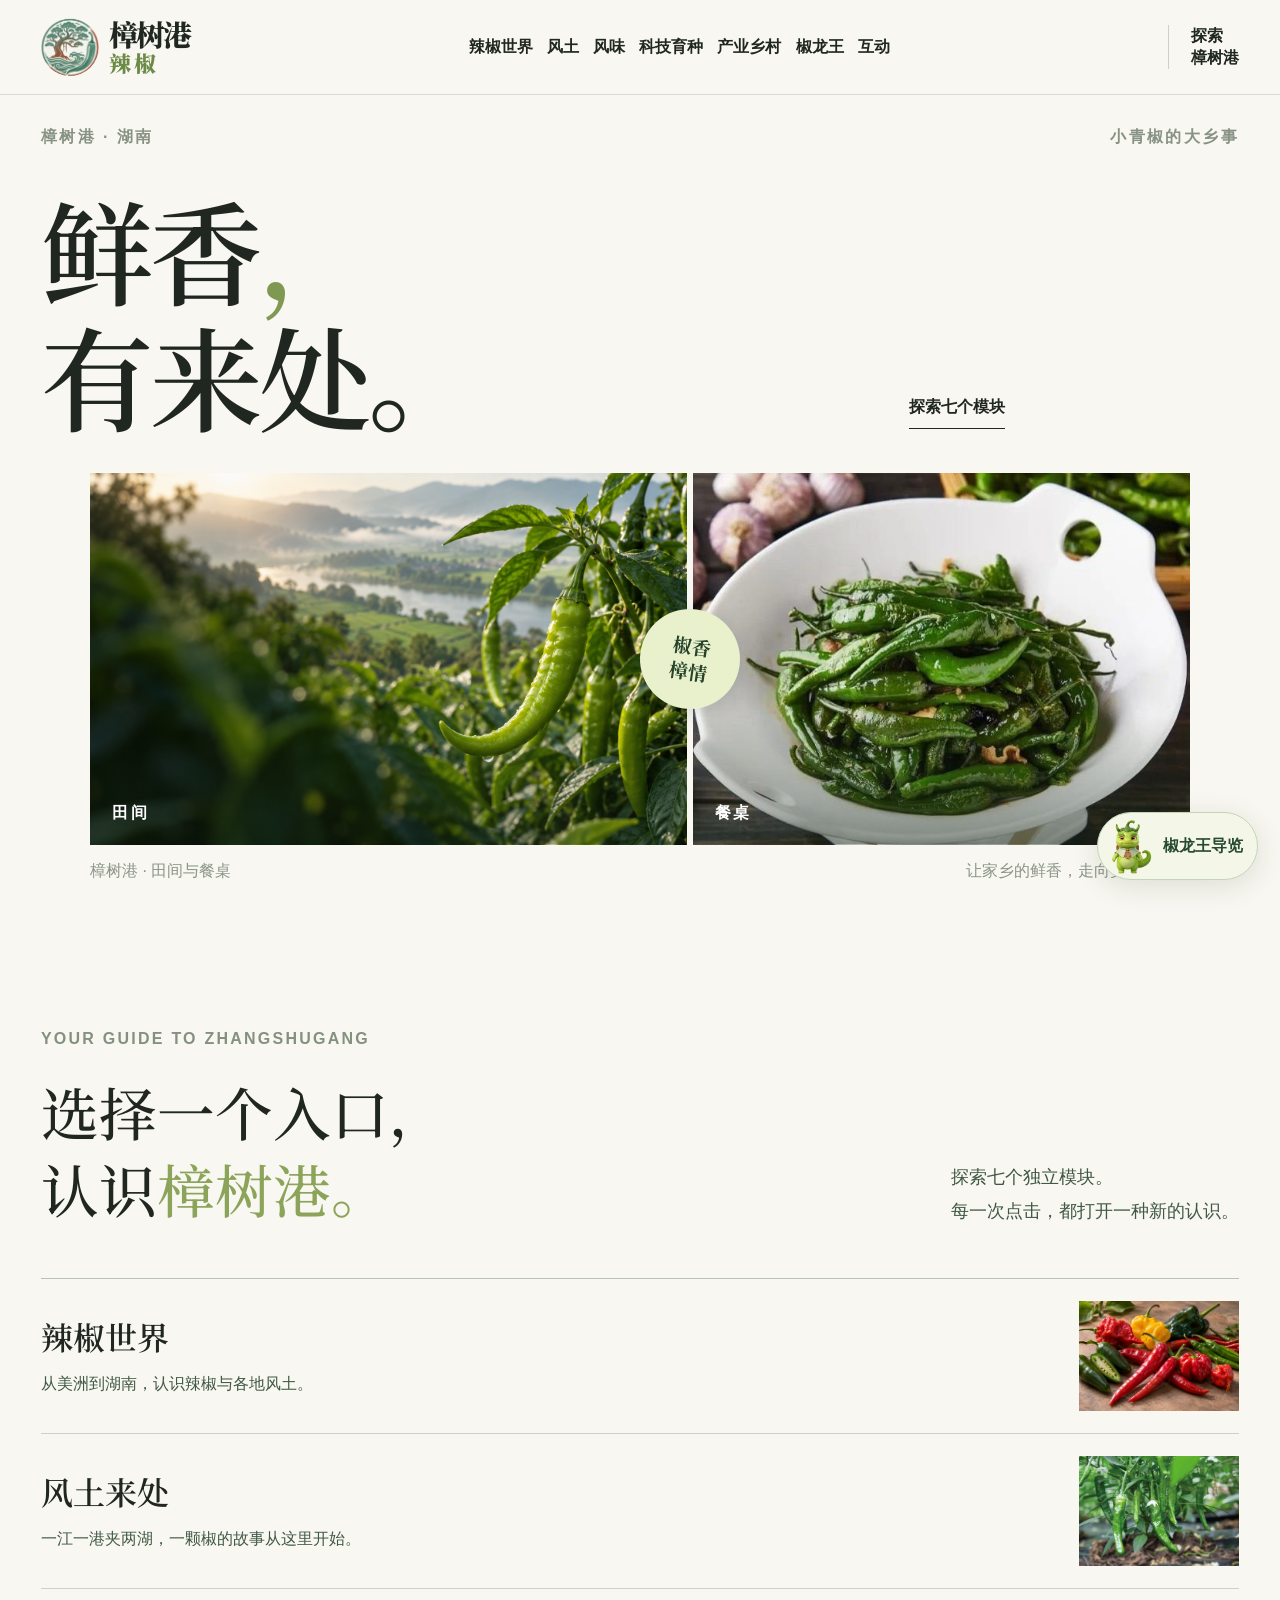
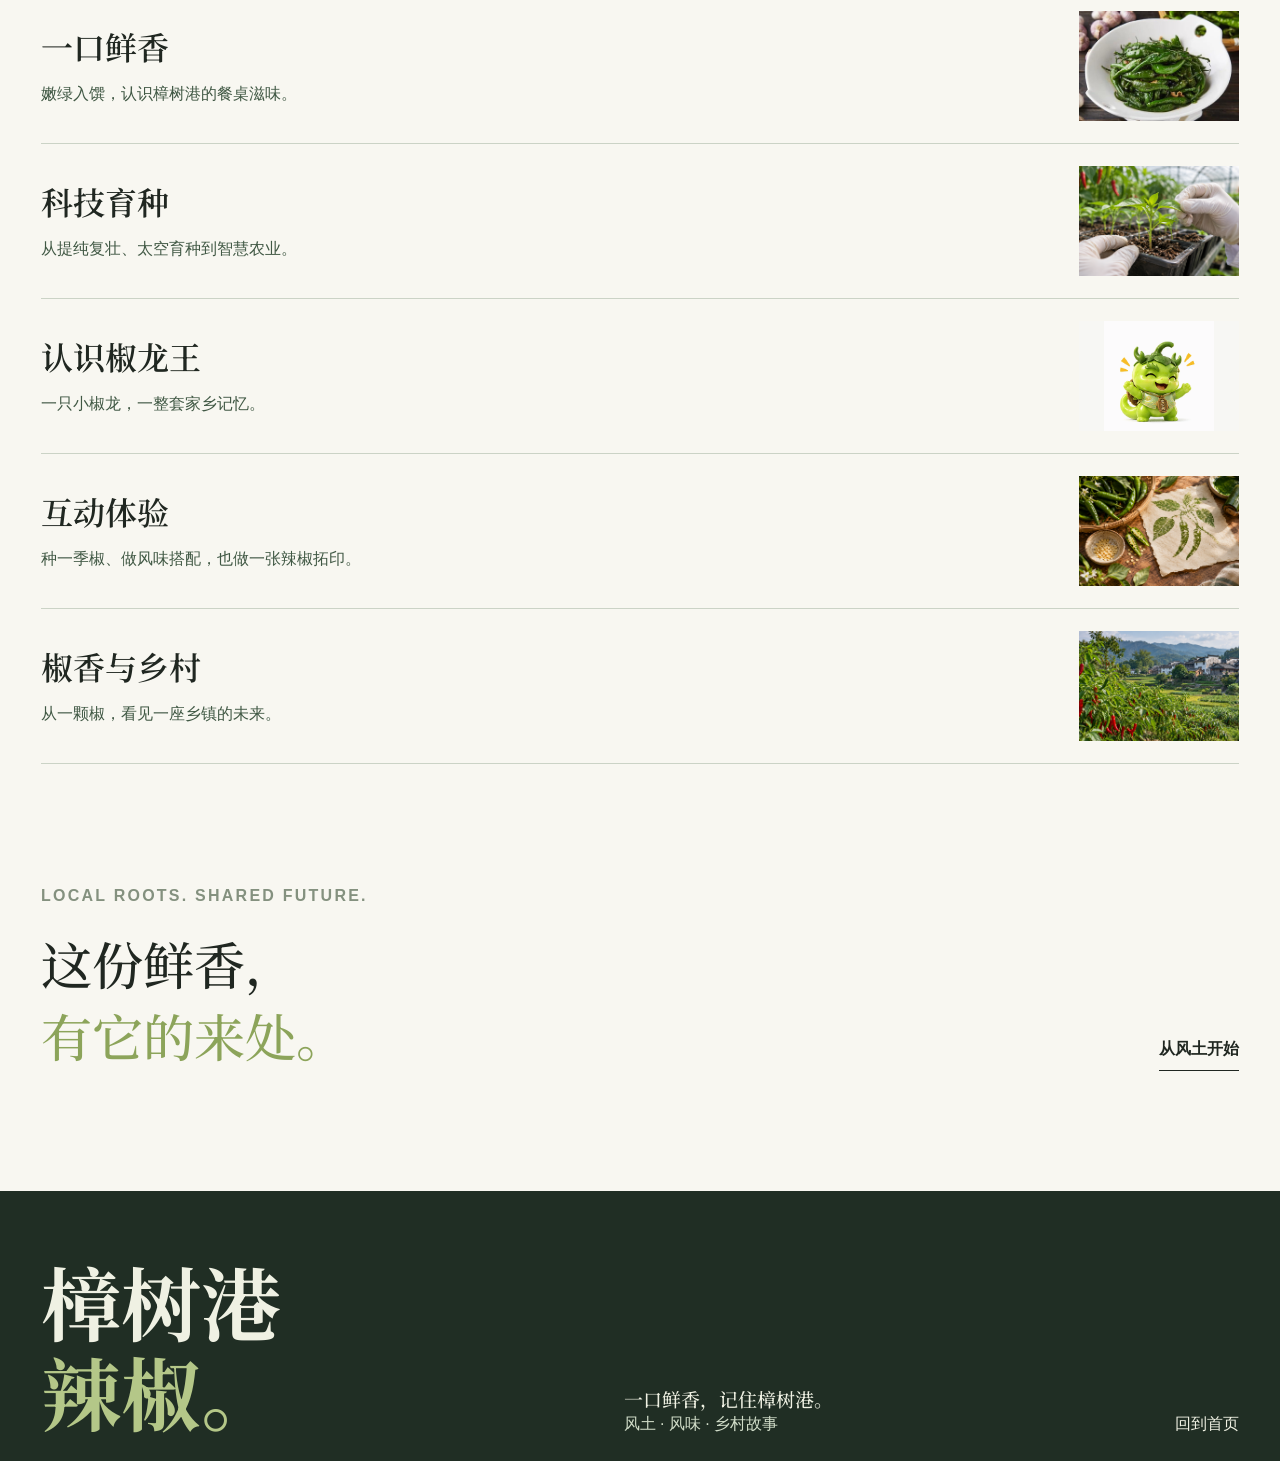
==== commit 98f23af4: "Remove header and footer notes" ====
--- a/index.html
+++ b/index.html
@@ -1 +1 @@
-<!DOCTYPE html><html lang="zh-CN"><head><meta charSet="utf-8"/><meta name="viewport" content="width=device-width, initial-scale=1"/><link rel="preload" href="/brand-logo.jpg" as="image"/><link rel="preload" as="image" href="/jiaolong-guide.png"/><link rel="stylesheet" href="/_next/static/chunks/03_590k8-8haw.css" data-precedence="next"/><link rel="preload" as="script" fetchPriority="low" href="/_next/static/chunks/2ua_85s1ldl8b.js"/><script src="/_next/static/chunks/11np77edd8ngr.js" async=""></script><script src="/_next/static/chunks/339w3n-pdzf7n.js" async=""></script><script src="/_next/static/chunks/turbopack-2rn9zxejf_00h.js" async=""></script><script src="/_next/static/chunks/3n0yj7zzhj4su.js" async=""></script><link rel="preload" href="/style.css?v=20261117a" as="style"/><link rel="preload" href="/redesign.css?v=20261117a" as="style"/><link rel="preload" href="/simulators.css?v=20261117a" as="style"/><link rel="preload" href="/pages.css?v=20261117a" as="style"/><link rel="preload" href="/editorial.css?v=20261117a" as="style"/><link rel="preload" href="/exhibits.css?v=20261117a" as="style"/><link rel="preload" href="/polish.css?v=20261117a" as="style"/><title>樟树港辣椒 · 一口鲜香，记住樟树港</title><meta name="description" content="跟着椒龙王认识樟树港辣椒的风土、风味与乡村故事。"/><link rel="stylesheet" href="/style.css?v=20261117a"/><link rel="stylesheet" href="/redesign.css?v=20261117a"/><link rel="stylesheet" href="/simulators.css?v=20261117a"/><link rel="stylesheet" href="/pages.css?v=20261117a"/><link rel="stylesheet" href="/editorial.css?v=20261117a"/><link rel="stylesheet" href="/exhibits.css?v=20261117a"/><link rel="stylesheet" href="/polish.css?v=20261117a"/><script src="/_next/static/chunks/0cz1d0mv5g_q7.js" noModule=""></script></head><body><div hidden=""><!--$--><!--/$--></div><header class="ed-header"><a href="/" class="ed-wordmark" aria-label="樟树港辣椒首页"><span class="brand-mark" aria-hidden="true"><img src="/brand-logo.jpg" alt=""/></span><span class="brand-word"><span>樟树港</span><b>辣椒</b></span></a><span class="ed-header-note">一颗椒，一方乡。<br/>湖南 · 湘阴</span><nav class="ed-nav" aria-label="主导航"><a href="/world.html">辣椒世界</a><a href="/origin.html">风土</a><a href="/flavour.html">风味</a><a href="/technology.html">科技育种</a><a href="/future.html">产业乡村</a><a href="/character.html">椒龙王</a><a href="/experience.html">互动</a></nav><details class="ed-mobile-menu"><summary>菜单 <span>＋</span></summary><nav aria-label="手机端导航"><a href="/">首页</a><a href="/world.html">辣椒世界<!-- --> </a><a href="/origin.html">风土<!-- --> </a><a href="/flavour.html">风味<!-- --> </a><a href="/technology.html">科技育种<!-- --> </a><a href="/future.html">产业乡村<!-- --> </a><a href="/character.html">椒龙王<!-- --> </a><a href="/experience.html">互动<!-- --> </a></nav></details><a class="ed-right" href="/experience.html">探索<br/>樟树港 </a></header><main class="ed-home"><section class="ed-intro"><div class="ed-intro-top"><span>樟树港 · 湖南</span><span>小青椒的大乡事</span></div><div class="ed-title-row"><h1>鲜香<span>，</span><br/>有来处。</h1><div class="ed-intro-copy"><a href="#explore">探索七个模块 </a></div></div><div class="ed-photo-diptych"><div class="ed-photo-a"><span>田间</span></div><div class="ed-photo-b"><span>餐桌</span></div><div class="ed-hero-seal">椒香<br/>樟情</div></div><div class="ed-photo-caption"><span>樟树港 · 田间与餐桌</span><span>让家乡的鲜香，走向更远的地方</span></div></section><section class="ed-index" id="explore"><div class="ed-index-heading"><div><span>YOUR GUIDE TO ZHANGSHUGANG</span><h2>选择一个入口，<br/>认识<span>樟树港。</span></h2></div><p>探索七个独立模块。<br/>每一次点击，都打开一种新的认识。</p></div><div class="ed-module-list"><a class="ed-module ed-module-world" href="/world.html"><div class="ed-module-title"><h3>辣椒世界</h3><p>从美洲到湖南，认识辣椒与各地风土。</p></div><div class="ed-module-image" aria-hidden="true"></div></a><a class="ed-module ed-module-place" href="/origin.html"><div class="ed-module-title"><h3>风土来处</h3><p>一江一港夹两湖，一颗椒的故事从这里开始。</p></div><div class="ed-module-image" aria-hidden="true"></div></a><a class="ed-module ed-module-taste" href="/flavour.html"><div class="ed-module-title"><h3>一口鲜香</h3><p>嫩绿入馔，认识樟树港的餐桌滋味。</p></div><div class="ed-module-image" aria-hidden="true"></div></a><a class="ed-module ed-module-science" href="/technology.html"><div class="ed-module-title"><h3>科技育种</h3><p>从提纯复壮、太空育种到智慧农业。</p></div><div class="ed-module-image" aria-hidden="true"></div></a><a class="ed-module ed-module-dragon" href="/character.html"><div class="ed-module-title"><h3>认识椒龙王</h3><p>一只小椒龙，一整套家乡记忆。</p></div><div class="ed-module-image" aria-hidden="true"></div></a><a class="ed-module ed-module-play" href="/experience.html"><div class="ed-module-title"><h3>互动体验</h3><p>种一季椒、做风味搭配，也做一张辣椒拓印。</p></div><div class="ed-module-image" aria-hidden="true"></div></a><a class="ed-module ed-module-future" href="/future.html"><div class="ed-module-title"><h3>椒香与乡村</h3><p>从一颗椒，看见一座乡镇的未来。</p></div><div class="ed-module-image" aria-hidden="true"></div></a></div><div class="ed-index-end"><span>LOCAL ROOTS. SHARED FUTURE.</span><p>这份鲜香，<br/><em>有它的来处。</em></p><a href="/origin.html">从风土开始 </a></div></section></main><!--$--><!--/$--><aside class="pepper-guide" aria-label="椒龙王导览"><button type="button" class="guide-toggle" aria-expanded="false" aria-controls="guide-panel"><img src="/jiaolong-guide.png" alt=""/><span>椒龙王导览</span></button></aside><footer class="ed-footer"><div class="ed-footer-top"><div class="ed-footer-brand">樟树港<br/><span>辣椒。</span></div><div><p>一口鲜香，记住樟树港。</p><span>风土 · 风味 · 乡村故事</span></div><a href="/">回到首页 </a></div><div class="ed-footer-bottom"><span>樟树港的风味与故事 · 部分配图为 AI 创意示意。</span></div></footer><script src="/_next/static/chunks/2ua_85s1ldl8b.js" id="_R_" async=""></script><script>(self.__next_f=self.__next_f||[]).push([0])</script><script>self.__next_f.push([1,"1:\"$Sreact.fragment\"\n2:I[20818,[\"/_next/static/chunks/3n0yj7zzhj4su.js\"],\"default\"]\n3:I[83566,[\"/_next/static/chunks/3n0yj7zzhj4su.js\"],\"default\"]\n4:I[3867,[\"/_next/static/chunks/3n0yj7zzhj4su.js\"],\"PepperGuide\"]\n9:I[81585,[\"/_next/static/chunks/3n0yj7zzhj4su.js\"],\"default\",1]\n:HL[\"/_next/static/chunks/03_590k8-8haw.css\",\"style\"]\n:HL[\"/style.css?v=20261117a\",\"style\"]\n:HL[\"/redesign.css?v=20261117a\",\"style\"]\n:HL[\"/simulators.css?v=20261117a\",\"style\"]\n:HL[\"/pages.css?v=20261117a\",\"style\"]\n:HL[\"/editorial.css?v=20261117a\",\"style\"]\n:HL[\"/exhibits.css?v=20261117a\",\"style\"]\n:HL[\"/polish.css?v=20261117a\",\"style\"]\n:HL[\"/brand-logo.jpg\",\"image\"]\n0:{\"P\":null,\"c\":[\"\",\"\"],\"q\":\"\",\"i\":false,\"f\":[[[\"\",{\"children\":[\"__PAGE__\",{},\"$undefined\",\"$undefined\",4608]},\"$undefined\",\"$undefined\",4624],[[\"$\",\"$1\",\"c\",{\"children\":[[[\"$\",\"link\",\"0\",{\"rel\":\"stylesheet\",\"href\":\"/_next/static/chunks/03_590k8-8haw.css\",\"precedence\":\"next\",\"crossOrigin\":\"$undefined\",\"nonce\":\"$undefined\"}],[\"$\",\"script\",\"script-0\",{\"src\":\"/_next/static/chunks/3n0yj7zzhj4su.js\",\"async\":true,\"nonce\":\"$undefined\"}]],[\"$\",\"html\",null,{\"lang\":\"zh-CN\",\"children\":[[\"$\",\"head\",null,{\"children\":[[\"$\",\"link\",null,{\"rel\":\"stylesheet\",\"href\":\"/style.css?v=20261117a\"}],[\"$\",\"link\",null,{\"rel\":\"stylesheet\",\"href\":\"/redesign.css?v=20261117a\"}],[\"$\",\"link\",null,{\"rel\":\"stylesheet\",\"href\":\"/simulators.css?v=20261117a\"}],[\"$\",\"link\",null,{\"rel\":\"stylesheet\",\"href\":\"/pages.css?v=20261117a\"}],[\"$\",\"link\",null,{\"rel\":\"stylesheet\",\"href\":\"/editorial.css?v=20261117a\"}],[\"$\",\"link\",null,{\"rel\":\"stylesheet\",\"href\":\"/exhibits.css?v=20261117a\"}],[\"$\",\"link\",null,{\"rel\":\"stylesheet\",\"href\":\"/polish.css?v=20261117a\"}]]}],[\"$\",\"body\",null,{\"children\":[[\"$\",\"header\",null,{\"className\":\"ed-header\",\"children\":[[\"$\",\"a\",null,{\"href\":\"/\",\"className\":\"ed-wordmark\",\"aria-label\":\"樟树港辣椒首页\",\"children\":[[\"$\",\"span\",null,{\"className\":\"brand-mark\",\"aria-hidden\":\"true\",\"children\":[\"$\",\"img\",null,{\"src\":\"/brand-logo.jpg\",\"alt\":\"\"}]}],[\"$\",\"span\",null,{\"className\":\"brand-word\",\"children\":[[\"$\",\"span\",null,{\"children\":\"樟树港\"}],[\"$\",\"b\",null,{\"children\":\"辣椒\"}]]}]]}],[\"$\",\"span\",null,{\"className\":\"ed-header-note\",\"children\":[\"一颗椒，一方乡。\",[\"$\",\"br\",null,{}],\"湖南 · 湘阴\"]}],[\"$\",\"nav\",null,{\"className\":\"ed-nav\",\"aria-label\":\"主导航\",\"children\":[[\"$\",\"a\",\"/world.html\",{\"href\":\"/world.html\",\"children\":\"辣椒世界\"}],[\"$\",\"a\",\"/origin.html\",{\"href\":\"/origin.html\",\"children\":\"风土\"}],[\"$\",\"a\",\"/flavour.html\",{\"href\":\"/flavour.html\",\"children\":\"风味\"}],[\"$\",\"a\",\"/technology.html\",{\"href\":\"/technology.html\",\"children\":\"科技育种\"}],[\"$\",\"a\",\"/future.html\",{\"href\":\"/future.html\",\"children\":\"产业乡村\"}],[\"$\",\"a\",\"/character.html\",{\"href\":\"/character.html\",\"children\":\"椒龙王\"}],[\"$\",\"a\",\"/experience.html\",{\"href\":\"/experience.html\",\"children\":\"互动\"}]]}],[\"$\",\"details\",null,{\"className\":\"ed-mobile-menu\",\"children\":[[\"$\",\"summary\",null,{\"children\":[\"菜单 \",[\"$\",\"span\",null,{\"children\":\"＋\"}]]}],[\"$\",\"nav\",null,{\"aria-label\":\"手机端导航\",\"children\":[[\"$\",\"a\",null,{\"href\":\"/\",\"children\":\"首页\"}],[[\"$\",\"a\",\"/world.html\",{\"href\":\"/world.html\",\"children\":[\"辣椒世界\",\" \"]}],[\"$\",\"a\",\"/origin.html\",{\"href\":\"/origin.html\",\"children\":[\"风土\",\" \"]}],[\"$\",\"a\",\"/flavour.html\",{\"href\":\"/flavour.html\",\"children\":[\"风味\",\" \"]}],[\"$\",\"a\",\"/technology.html\",{\"href\":\"/technology.html\",\"children\":[\"科技育种\",\" \"]}],[\"$\",\"a\",\"/future.html\",{\"href\":\"/future.html\",\"children\":[\"产业乡村\",\" \"]}],[\"$\",\"a\",\"/character.html\",{\"href\":\"/character.html\",\"children\":[\"椒龙王\",\" \"]}],[\"$\",\"a\",\"/experience.html\",{\"href\":\"/experience.html\",\"children\":[\"互动\",\" \"]}]]]}]]}],[\"$\",\"a\",null,{\"className\":\"ed-right\",\"href\":\"/experience.html\",\"children\":[\"探索\",[\"$\",\"br\",null,{}],\"樟树港 \"]}]]}],[\"$\",\"$L2\",null,{\"parallelRouterKey\":\"children\",\"error\":\"$undefined\",\"errorStyles\":\"$undefined\",\"errorScripts\":\"$undefined\",\"template\":[\"$\",\"$L3\",null,{}],\"templateStyles\":\"$undefined\",\"templateScripts\":\"$undefined\",\"notFound\":[[[\"$\",\"title\",null,{\"children\":\"404: This page could not be found.\"}],[\"$\",\"div\",null,{\"style\":{\"fontFamily\":\"system-ui,\\\"Segoe UI\\\",Roboto,Helvetica,Arial,sans-serif,\\\"Apple Color Emoji\\\",\\\"Segoe UI Emoji\\\"\",\"height\":\"100vh\",\"textAlign\":\"center\",\"display\":\"flex\",\"flexDirection\":\"column\",\"alignItems\":\"center\",\"justifyContent\":\"center\"},\"children\":[\"$\",\"div\",null,{\"children\":[[\"$\",\"style\",null,{\"dangerouslySetInnerHTML\":{\"__html\":\"body{color:#000;background:#fff;margin:0}.next-error-h1{border-right:1px solid rgba(0,0,0,.3)}@media (prefers-color-scheme:dark){body{color:#fff;background:#000}.next-error-h1{border-right:1px solid rgba(255,255,255,.3)}}\"}}],[\"$\",\"h1\",null,{\"className\":\"next-error-h1\",\"style\":{\"display\":\"inline-block\",\"margin\":\"0 20px 0 0\",\"padding\":\"0 23px 0 0\",\"fontSize\":24,\"fontWeight\":500,\"verticalAlign\":\"top\",\"lineHeight\":\"49px\"},\"children\":404}],[\"$\",\"div\",null,{\"style\":{\"display\":\"inline-block\"},\"children\":[\"$\",\"h2\",null,{\"style\":{\"fontSize\":14,\"fontWeight\":400,\"lineHeight\":\"49px\",\"margin\":0},\"children\":\"This page could not be found.\"}]}]]}]}]],[]],\"forbidden\":\"$undefined\",\"unauthorized\":\"$undefined\"}],[\"$\",\"$L4\",null,{}],[\"$\",\"footer\",null,{\"className\":\"ed-footer\",\"children\":[[\"$\",\"div\",null,{\"className\":\"ed-footer-top\",\"children\":[[\"$\",\"div\",null,{\"className\":\"ed-footer-brand\",\"children\":[\"樟树港\",[\"$\",\"br\",null,{}],[\"$\",\"span\",null,{\"children\":\"辣椒。\"}]]}],[\"$\",\"div\",null,{\"children\":[[\"$\",\"p\",null,{\"children\":\"一口鲜香，记住樟树港。\"}],[\"$\",\"span\",null,{\"children\":\"风土 · 风味 · 乡村故事\"}]]}],[\"$\",\"a\",null,{\"href\":\"/\",\"children\":\"回到首页 \"}]]}],[\"$\",\"div\",null,{\"className\":\"ed-footer-bottom\",\"children\":[\"$\",\"span\",null,{\"children\":\"樟树港的风味与故事 · 部分配图为 AI 创意示意。\"}]}]]}]]}]]}]]}],{\"children\":[[\"$\",\"$1\",\"c\",{\"children\":[[\"$\",\"main\",null,{\"className\":\"ed-home\",\"children\":[\"$L5\",\"$L6\"]}],null,\"$L7\"]}],{},null,false,null]},null,false,null],\"$L8\",false]],\"m\":\"$undefined\",\"G\":[\"$9\",[\"$La\"]],\"S\":true,\"h\":null,\"r\":\"$undefined\",\"s\":\"$undefined\",\"a\":\"$undefined\",\"l\":\"$undefined\",\"p\":\"$undefined\",\"d\":\"$undefined\",\"b\":\"Zr5E8STlbSSfclKa_zbnX\"}\nb:I[63521,[\"/_next/static/chunks/3n0yj7zzhj4su.js\"],\"OutletBoundary\"]\nc:\"$Sreact.suspense\"\ne:I[63521,[\"/_next/static/chunks/3n0yj7zzhj4su.js\"],\"ViewportBoundary\"]\n10:I[63521,[\"/_next/static/chunks/3n0yj7zzhj4su.js\"],\"MetadataBoundary\"]\n5:[\"$\",\"section\",null,{\"className\":\"ed-intro\",\"children\":[[\"$\",\"div\",null,{\"className\":\"ed-intro-top\",\"children\":[[\"$\",\"span\",null,{\"children\":\"樟树港 · 湖南\"}],[\"$\",\"span\",null,{\"children\":\"小青椒的大乡事\"}]]}],[\"$\",\"div\",null,{\"className\":\"ed-title-row\",\"children\":[[\"$\",\"h1\",null,{\"children\":[\"鲜香\",[\"$\",\"span\",null,{\"children\":\"，\"}],[\"$\",\"br\",null,{}],\"有来处。\"]}],[\"$\",\"div\",null,{\"className\":\"ed-intro-copy\",\"children\":[\"$\",\"a\",null,{\"href\":\"#explore\",\"children\":\"探索七个模块 \"}]}]]}],[\"$\",\"div\",null,{\"className\":\"ed-photo-diptych\",\"children\":[[\"$\",\"div\",null,{\"className\":\"ed-photo-a\",\"children\":[\"$\",\"span\",null,{\"children\":\"田间\"}]}],[\"$\",\"div\",null,{\"className\":\"ed-photo-b\",\"children\":[\"$\",\"span\",null,{\"children\":\"餐桌\"}]}],[\"$\",\"div\",null,{\"className\":\"ed-hero-seal\",\"children\":[\"椒香\",[\"$\",\"br\",null,{}],\"樟情\"]}]]}],[\"$\",\"div\",null,{\"className\":\"ed-photo-caption\",\"children\":[[\"$\",\"span\",null,{\"children\":\"樟树港 · 田间与餐桌\"}],[\"$\",\"span\",null,{\"children\":\"让家乡的鲜香，走向更远的地方\"}]]}]]}]\n6:[\"$\",\"section\",null,{\"className\":\"ed-index\",\"id\":\"explore\",\"children\":[[\"$\",\"div\",null,{\"className\":\"ed-index-heading\",\"children\":[[\"$\",\"div\",null,{\"children\":[[\"$\",\"span\",null,{\"children\":\"YOUR GUIDE TO ZHANGSHUGANG\"}],[\"$\",\"h2\",null,{\"children\":[\"选择一个入口，\",[\"$\",\"br\",null,{}],\"认识\",[\"$\",\"span\",null,{\"children\":\"樟树港。\"}]]}]]}],[\"$\",\"p\",null,{\"children\":[\"探索七个独立模块。\",[\"$\",\"br\",null,{}],\"每一次点击，都打开一种新的认识。\"]}]]}],[\"$\",\"div\",null,{\"className\":\"ed-module-list\",\"children\":[[\"$\",\"a\",\"01\",{\"className\":\"ed-module ed-module-world\",\"href\":\"/world.html\",\"children\":[[\"$\",\"div\",null,{\"className\":\"ed-module-title\",\"children\":[[\"$\",\"h3\",null,{\"children\":\"辣椒世界\"}],[\"$\",\"p\",null,{\"children\":\"从美洲到湖南，认识辣椒与各地风土。\"}]]}],[\"$\",\"div\",null,{\"className\":\"ed-module-image\",\"aria-hidden\":\"true\"}]]}],[\"$\",\"a\",\"02\",{\"className\":\"ed-module ed-module-place\",\"href\":\"/origin.html\",\"children\":[[\"$\",\"div\",null,{\"className\":\"ed-module-title\",\"children\":[[\"$\",\"h3\",null,{\"children\":\"风土来处\"}],[\"$\",\"p\",null,{\"children\":\"一江一港夹两湖，一颗椒的故事从这里开始。\"}]]}],[\"$\",\"div\",null,{\"className\":\"ed-module-image\",\"aria-hidden\":\"true\"}]]}],[\"$\",\"a\",\"03\",{\"className\":\"ed-module ed-module-taste\",\"href\":\"/flavour.html\",\"children\":[[\"$\",\"div\",null,{\"className\":\"ed-module-title\",\"children\":[[\"$\",\"h3\",null,{\"children\":\"一口鲜香\"}],[\"$\",\"p\",null,{\"children\":\"嫩绿入馔，认识樟树港的餐桌滋味。\"}]]}],[\"$\",\"div\",null,{\"className\":\"ed-module-image\",\"aria-hidden\":\"true\"}]]}],[\"$\",\"a\",\"04\",{\"className\":\"ed-module ed-module-science\",\"href\":\"/technology.html\",\"children\":[[\"$\",\"div\",null,{\"className\":\"ed-module-title\",\"children\":[[\"$\",\"h3\",null,{\"children\":\"科技育种\"}],[\"$\",\"p\",null,{\"children\":\"从提纯复壮、太空育种到智慧农业。\"}]]}],[\"$\",\"div\",null,{\"className\":\"ed-module-image\",\"aria-hidden\":\"true\"}]]}],[\"$\",\"a\",\"05\",{\"className\":\"ed-module ed-module-dragon\",\"href\":\"/character.html\",\"children\":[[\"$\",\"div\",null,{\"className\":\"ed-module-title\",\"children\":[[\"$\",\"h3\",null,{\"children\":\"认识椒龙王\"}],[\"$\",\"p\",null,{\"children\":\"一只小椒龙，一整套家乡记忆。\"}]]}],[\"$\",\"div\",null,{\"className\":\"ed-module-image\",\"aria-hidden\":\"true\"}]]}],[\"$\",\"a\",\"06\",{\"className\":\"ed-module ed-module-play\",\"href\":\"/experience.html\",\"children\":[[\"$\",\"div\",null,{\"className\":\"ed-module-title\",\"children\":[[\"$\",\"h3\",null,{\"children\":\"互动体验\"}],[\"$\",\"p\",null,{\"children\":\"种一季椒、做风味搭配，也做一张辣椒拓印。\"}]]}],[\"$\",\"div\",null,{\"className\":\"ed-module-image\",\"aria-hidden\":\"true\"}]]}],[\"$\",\"a\",\"07\",{\"className\":\"ed-module ed-module-future\",\"href\":\"/future.html\",\"children\":[[\"$\",\"div\",null,{\"className\":\"ed-module-title\",\"children\":[[\"$\",\"h3\",null,{\"children\":\"椒香与乡村\"}],[\"$\",\"p\",null,{\"children\":\"从一颗椒，看见一座乡镇的未来。\"}]]}],[\"$\",\"div\",null,{\"className\":\"ed-module-image\",\"aria-hidden\":\"true\"}]]}]]}],[\"$\",\"div\",null,{\"className\":\"ed-index-end\",\"children\":[[\"$\",\"span\",null,{\"children\":\"LOCAL ROOTS. SHARED FUTURE.\"}],[\"$\",\"p\",null,{\"children\":[\"这份鲜香，\",[\"$\",\"br\",null,{}],[\"$\",\"em\",null,{\"children\":\"有它的来处。\"}]]}],[\"$\",\"a\",null,{\"href\":\"/origin.html\",\"children\":\"从风土开始 \"}]]}]]}]\n7:[\"$\",\"$Lb\",null,{\"children\":[\"$\",\"$c\",null,{\"name\":\"Next.MetadataOutlet\",\"children\":\"$@d\"}]}]\n8:[\"$\",\"$1\",\"h\",{\"children\":[null,[\"$\",\"$Le\",null,{\"children\":\"$Lf\"}],[\"$\",\"div\",null,{\"hidden\":true,\"children\":[\"$\",\"$L10\",null,{\"children\":[\"$\",\"$c\",null,{\"name\":\"Next.Metadata\",\"children\":\"$L11\"}]}]}],null]}]\na:[\"$\",\"link\",\"0\",{\"rel\":\"stylesheet\",\"href\":\"/_next/static/chunks/03_590k8-8haw.css\",\"precedence\":\"next\",\"crossOrigin\":\"$undefined\",\"nonce\":\"$undefined\"}]\nf:[[\"$\",\"meta\",\"0\",{\"charSet\":\"utf-8\"}],[\"$\",\"meta\",\"1\",{\"name\":\"viewport\",\"content\":\"width=device-width, initial-scale=1\"}]]\nd:null\n11:[[\"$\",\"title\",\"0\",{\"children\":\"樟树港辣椒 · 一口鲜香，记住樟树港\"}],[\"$\",\"meta\",\"1\",{\"name\":\"description\",\"content\":\"跟着椒龙王认识樟树港辣椒的风土、风味与乡村故事。\"}]]\n"])</script></body></html>+<!DOCTYPE html><html lang="zh-CN"><head><meta charSet="utf-8"/><meta name="viewport" content="width=device-width, initial-scale=1"/><link rel="preload" href="/brand-logo.jpg" as="image"/><link rel="preload" as="image" href="/jiaolong-guide.png"/><link rel="stylesheet" href="/_next/static/chunks/03_590k8-8haw.css" data-precedence="next"/><link rel="preload" as="script" fetchPriority="low" href="/_next/static/chunks/2ua_85s1ldl8b.js"/><script src="/_next/static/chunks/11np77edd8ngr.js" async=""></script><script src="/_next/static/chunks/339w3n-pdzf7n.js" async=""></script><script src="/_next/static/chunks/turbopack-2rn9zxejf_00h.js" async=""></script><script src="/_next/static/chunks/3n0yj7zzhj4su.js" async=""></script><link rel="preload" href="/style.css?v=20261117a" as="style"/><link rel="preload" href="/redesign.css?v=20261117a" as="style"/><link rel="preload" href="/simulators.css?v=20261117a" as="style"/><link rel="preload" href="/pages.css?v=20261117a" as="style"/><link rel="preload" href="/editorial.css?v=20261117a" as="style"/><link rel="preload" href="/exhibits.css?v=20261117a" as="style"/><link rel="preload" href="/polish.css?v=20261117a" as="style"/><title>樟树港辣椒 · 一口鲜香，记住樟树港</title><meta name="description" content="跟着椒龙王认识樟树港辣椒的风土、风味与乡村故事。"/><link rel="stylesheet" href="/style.css?v=20261117a"/><link rel="stylesheet" href="/redesign.css?v=20261117a"/><link rel="stylesheet" href="/simulators.css?v=20261117a"/><link rel="stylesheet" href="/pages.css?v=20261117a"/><link rel="stylesheet" href="/editorial.css?v=20261117a"/><link rel="stylesheet" href="/exhibits.css?v=20261117a"/><link rel="stylesheet" href="/polish.css?v=20261117a"/><script src="/_next/static/chunks/0cz1d0mv5g_q7.js" noModule=""></script></head><body><div hidden=""><!--$--><!--/$--></div><header class="ed-header"><a href="/" class="ed-wordmark" aria-label="樟树港辣椒首页"><span class="brand-mark" aria-hidden="true"><img src="/brand-logo.jpg" alt=""/></span><span class="brand-word"><span>樟树港</span><b>辣椒</b></span></a><nav class="ed-nav" aria-label="主导航"><a href="/world.html">辣椒世界</a><a href="/origin.html">风土</a><a href="/flavour.html">风味</a><a href="/technology.html">科技育种</a><a href="/future.html">产业乡村</a><a href="/character.html">椒龙王</a><a href="/experience.html">互动</a></nav><details class="ed-mobile-menu"><summary>菜单 <span>＋</span></summary><nav aria-label="手机端导航"><a href="/">首页</a><a href="/world.html">辣椒世界<!-- --> </a><a href="/origin.html">风土<!-- --> </a><a href="/flavour.html">风味<!-- --> </a><a href="/technology.html">科技育种<!-- --> </a><a href="/future.html">产业乡村<!-- --> </a><a href="/character.html">椒龙王<!-- --> </a><a href="/experience.html">互动<!-- --> </a></nav></details><a class="ed-right" href="/experience.html">探索<br/>樟树港 </a></header><main class="ed-home"><section class="ed-intro"><div class="ed-intro-top"><span>樟树港 · 湖南</span><span>小青椒的大乡事</span></div><div class="ed-title-row"><h1>鲜香<span>，</span><br/>有来处。</h1><div class="ed-intro-copy"><a href="#explore">探索七个模块 </a></div></div><div class="ed-photo-diptych"><div class="ed-photo-a"><span>田间</span></div><div class="ed-photo-b"><span>餐桌</span></div><div class="ed-hero-seal">椒香<br/>樟情</div></div><div class="ed-photo-caption"><span>樟树港 · 田间与餐桌</span><span>让家乡的鲜香，走向更远的地方</span></div></section><section class="ed-index" id="explore"><div class="ed-index-heading"><div><span>YOUR GUIDE TO ZHANGSHUGANG</span><h2>选择一个入口，<br/>认识<span>樟树港。</span></h2></div><p>探索七个独立模块。<br/>每一次点击，都打开一种新的认识。</p></div><div class="ed-module-list"><a class="ed-module ed-module-world" href="/world.html"><div class="ed-module-title"><h3>辣椒世界</h3><p>从美洲到湖南，认识辣椒与各地风土。</p></div><div class="ed-module-image" aria-hidden="true"></div></a><a class="ed-module ed-module-place" href="/origin.html"><div class="ed-module-title"><h3>风土来处</h3><p>一江一港夹两湖，一颗椒的故事从这里开始。</p></div><div class="ed-module-image" aria-hidden="true"></div></a><a class="ed-module ed-module-taste" href="/flavour.html"><div class="ed-module-title"><h3>一口鲜香</h3><p>嫩绿入馔，认识樟树港的餐桌滋味。</p></div><div class="ed-module-image" aria-hidden="true"></div></a><a class="ed-module ed-module-science" href="/technology.html"><div class="ed-module-title"><h3>科技育种</h3><p>从提纯复壮、太空育种到智慧农业。</p></div><div class="ed-module-image" aria-hidden="true"></div></a><a class="ed-module ed-module-dragon" href="/character.html"><div class="ed-module-title"><h3>认识椒龙王</h3><p>一只小椒龙，一整套家乡记忆。</p></div><div class="ed-module-image" aria-hidden="true"></div></a><a class="ed-module ed-module-play" href="/experience.html"><div class="ed-module-title"><h3>互动体验</h3><p>种一季椒、做风味搭配，也做一张辣椒拓印。</p></div><div class="ed-module-image" aria-hidden="true"></div></a><a class="ed-module ed-module-future" href="/future.html"><div class="ed-module-title"><h3>椒香与乡村</h3><p>从一颗椒，看见一座乡镇的未来。</p></div><div class="ed-module-image" aria-hidden="true"></div></a></div><div class="ed-index-end"><span>LOCAL ROOTS. SHARED FUTURE.</span><p>这份鲜香，<br/><em>有它的来处。</em></p><a href="/origin.html">从风土开始 </a></div></section></main><!--$--><!--/$--><aside class="pepper-guide" aria-label="椒龙王导览"><button type="button" class="guide-toggle" aria-expanded="false" aria-controls="guide-panel"><img src="/jiaolong-guide.png" alt=""/><span>椒龙王导览</span></button></aside><footer class="ed-footer"><div class="ed-footer-top"><div class="ed-footer-brand">樟树港<br/><span>辣椒。</span></div><div><p>一口鲜香，记住樟树港。</p><span>风土 · 风味 · 乡村故事</span></div><a href="/">回到首页 </a></div></footer><script src="/_next/static/chunks/2ua_85s1ldl8b.js" id="_R_" async=""></script><script>(self.__next_f=self.__next_f||[]).push([0])</script><script>self.__next_f.push([1,"1:\"$Sreact.fragment\"\n2:I[20818,[\"/_next/static/chunks/3n0yj7zzhj4su.js\"],\"default\"]\n3:I[83566,[\"/_next/static/chunks/3n0yj7zzhj4su.js\"],\"default\"]\n4:I[3867,[\"/_next/static/chunks/3n0yj7zzhj4su.js\"],\"PepperGuide\"]\nc:I[81585,[\"/_next/static/chunks/3n0yj7zzhj4su.js\"],\"default\",1]\n:HL[\"/_next/static/chunks/03_590k8-8haw.css\",\"style\"]\n:HL[\"/style.css?v=20261117a\",\"style\"]\n:HL[\"/redesign.css?v=20261117a\",\"style\"]\n:HL[\"/simulators.css?v=20261117a\",\"style\"]\n:HL[\"/pages.css?v=20261117a\",\"style\"]\n:HL[\"/editorial.css?v=20261117a\",\"style\"]\n:HL[\"/exhibits.css?v=20261117a\",\"style\"]\n:HL[\"/polish.css?v=20261117a\",\"style\"]\n:HL[\"/brand-logo.jpg\",\"image\"]\n0:{\"P\":null,\"c\":[\"\",\"\"],\"q\":\"\",\"i\":false,\"f\":[[[\"\",{\"children\":[\"__PAGE__\",{},\"$undefined\",\"$undefined\",4608]},\"$undefined\",\"$undefined\",4624],[[\"$\",\"$1\",\"c\",{\"children\":[[[\"$\",\"link\",\"0\",{\"rel\":\"stylesheet\",\"href\":\"/_next/static/chunks/03_590k8-8haw.css\",\"precedence\":\"next\",\"crossOrigin\":\"$undefined\",\"nonce\":\"$undefined\"}],[\"$\",\"script\",\"script-0\",{\"src\":\"/_next/static/chunks/3n0yj7zzhj4su.js\",\"async\":true,\"nonce\":\"$undefined\"}]],[\"$\",\"html\",null,{\"lang\":\"zh-CN\",\"children\":[[\"$\",\"head\",null,{\"children\":[[\"$\",\"link\",null,{\"rel\":\"stylesheet\",\"href\":\"/style.css?v=20261117a\"}],[\"$\",\"link\",null,{\"rel\":\"stylesheet\",\"href\":\"/redesign.css?v=20261117a\"}],[\"$\",\"link\",null,{\"rel\":\"stylesheet\",\"href\":\"/simulators.css?v=20261117a\"}],[\"$\",\"link\",null,{\"rel\":\"stylesheet\",\"href\":\"/pages.css?v=20261117a\"}],[\"$\",\"link\",null,{\"rel\":\"stylesheet\",\"href\":\"/editorial.css?v=20261117a\"}],[\"$\",\"link\",null,{\"rel\":\"stylesheet\",\"href\":\"/exhibits.css?v=20261117a\"}],[\"$\",\"link\",null,{\"rel\":\"stylesheet\",\"href\":\"/polish.css?v=20261117a\"}]]}],[\"$\",\"body\",null,{\"children\":[[\"$\",\"header\",null,{\"className\":\"ed-header\",\"children\":[[\"$\",\"a\",null,{\"href\":\"/\",\"className\":\"ed-wordmark\",\"aria-label\":\"樟树港辣椒首页\",\"children\":[[\"$\",\"span\",null,{\"className\":\"brand-mark\",\"aria-hidden\":\"true\",\"children\":[\"$\",\"img\",null,{\"src\":\"/brand-logo.jpg\",\"alt\":\"\"}]}],[\"$\",\"span\",null,{\"className\":\"brand-word\",\"children\":[[\"$\",\"span\",null,{\"children\":\"樟树港\"}],[\"$\",\"b\",null,{\"children\":\"辣椒\"}]]}]]}],[\"$\",\"nav\",null,{\"className\":\"ed-nav\",\"aria-label\":\"主导航\",\"children\":[[\"$\",\"a\",\"/world.html\",{\"href\":\"/world.html\",\"children\":\"辣椒世界\"}],[\"$\",\"a\",\"/origin.html\",{\"href\":\"/origin.html\",\"children\":\"风土\"}],[\"$\",\"a\",\"/flavour.html\",{\"href\":\"/flavour.html\",\"children\":\"风味\"}],[\"$\",\"a\",\"/technology.html\",{\"href\":\"/technology.html\",\"children\":\"科技育种\"}],[\"$\",\"a\",\"/future.html\",{\"href\":\"/future.html\",\"children\":\"产业乡村\"}],[\"$\",\"a\",\"/character.html\",{\"href\":\"/character.html\",\"children\":\"椒龙王\"}],[\"$\",\"a\",\"/experience.html\",{\"href\":\"/experience.html\",\"children\":\"互动\"}]]}],[\"$\",\"details\",null,{\"className\":\"ed-mobile-menu\",\"children\":[[\"$\",\"summary\",null,{\"children\":[\"菜单 \",[\"$\",\"span\",null,{\"children\":\"＋\"}]]}],[\"$\",\"nav\",null,{\"aria-label\":\"手机端导航\",\"children\":[[\"$\",\"a\",null,{\"href\":\"/\",\"children\":\"首页\"}],[[\"$\",\"a\",\"/world.html\",{\"href\":\"/world.html\",\"children\":[\"辣椒世界\",\" \"]}],[\"$\",\"a\",\"/origin.html\",{\"href\":\"/origin.html\",\"children\":[\"风土\",\" \"]}],[\"$\",\"a\",\"/flavour.html\",{\"href\":\"/flavour.html\",\"children\":[\"风味\",\" \"]}],[\"$\",\"a\",\"/technology.html\",{\"href\":\"/technology.html\",\"children\":[\"科技育种\",\" \"]}],[\"$\",\"a\",\"/future.html\",{\"href\":\"/future.html\",\"children\":[\"产业乡村\",\" \"]}],[\"$\",\"a\",\"/character.html\",{\"href\":\"/character.html\",\"children\":[\"椒龙王\",\" \"]}],[\"$\",\"a\",\"/experience.html\",{\"href\":\"/experience.html\",\"children\":[\"互动\",\" \"]}]]]}]]}],[\"$\",\"a\",null,{\"className\":\"ed-right\",\"href\":\"/experience.html\",\"children\":[\"探索\",[\"$\",\"br\",null,{}],\"樟树港 \"]}]]}],[\"$\",\"$L2\",null,{\"parallelRouterKey\":\"children\",\"error\":\"$undefined\",\"errorStyles\":\"$undefined\",\"errorScripts\":\"$undefined\",\"template\":[\"$\",\"$L3\",null,{}],\"templateStyles\":\"$undefined\",\"templateScripts\":\"$undefined\",\"notFound\":[[[\"$\",\"title\",null,{\"children\":\"404: This page could not be found.\"}],[\"$\",\"div\",null,{\"style\":{\"fontFamily\":\"system-ui,\\\"Segoe UI\\\",Roboto,Helvetica,Arial,sans-serif,\\\"Apple Color Emoji\\\",\\\"Segoe UI Emoji\\\"\",\"height\":\"100vh\",\"textAlign\":\"center\",\"display\":\"flex\",\"flexDirection\":\"column\",\"alignItems\":\"center\",\"justifyContent\":\"center\"},\"children\":[\"$\",\"div\",null,{\"children\":[[\"$\",\"style\",null,{\"dangerouslySetInnerHTML\":{\"__html\":\"body{color:#000;background:#fff;margin:0}.next-error-h1{border-right:1px solid rgba(0,0,0,.3)}@media (prefers-color-scheme:dark){body{color:#fff;background:#000}.next-error-h1{border-right:1px solid rgba(255,255,255,.3)}}\"}}],[\"$\",\"h1\",null,{\"className\":\"next-error-h1\",\"style\":{\"display\":\"inline-block\",\"margin\":\"0 20px 0 0\",\"padding\":\"0 23px 0 0\",\"fontSize\":24,\"fontWeight\":500,\"verticalAlign\":\"top\",\"lineHeight\":\"49px\"},\"children\":404}],[\"$\",\"div\",null,{\"style\":{\"display\":\"inline-block\"},\"children\":[\"$\",\"h2\",null,{\"style\":{\"fontSize\":14,\"fontWeight\":400,\"lineHeight\":\"49px\",\"margin\":0},\"children\":\"This page could not be found.\"}]}]]}]}]],[]],\"forbidden\":\"$undefined\",\"unauthorized\":\"$undefined\"}],[\"$\",\"$L4\",null,{}],[\"$\",\"footer\",null,{\"className\":\"ed-footer\",\"children\":[\"$\",\"div\",null,{\"className\":\"ed-footer-top\",\"children\":[[\"$\",\"div\",null,{\"className\":\"ed-footer-brand\",\"children\":[\"樟树港\",[\"$\",\"br\",null,{}],[\"$\",\"span\",null,{\"children\":\"辣椒。\"}]]}],[\"$\",\"div\",null,{\"children\":[[\"$\",\"p\",null,{\"children\":\"一口鲜香，记住樟树港。\"}],[\"$\",\"span\",null,{\"children\":\"风土 · 风味 · 乡村故事\"}]]}],[\"$\",\"a\",null,{\"href\":\"/\",\"children\":\"回到首页 \"}]]}]}]]}]]}]]}],{\"children\":[[\"$\",\"$1\",\"c\",{\"children\":[[\"$\",\"main\",null,{\"className\":\"ed-home\",\"children\":[[\"$\",\"section\",null,{\"className\":\"ed-intro\",\"children\":[[\"$\",\"div\",null,{\"className\":\"ed-intro-top\",\"children\":[[\"$\",\"span\",null,{\"children\":\"樟树港 · 湖南\"}],[\"$\",\"span\",null,{\"children\":\"小青椒的大乡事\"}]]}],[\"$\",\"div\",null,{\"className\":\"ed-title-row\",\"children\":[\"$L5\",\"$L6\"]}],\"$L7\",\"$L8\"]}],\"$L9\"]}],null,\"$La\"]}],{},null,false,null]},null,false,null],\"$Lb\",false]],\"m\":\"$undefined\",\"G\":[\"$c\",[\"$Ld\"]],\"S\":true,\"h\":null,\"r\":\"$undefined\",\"s\":\"$undefined\",\"a\":\"$undefined\",\"l\":\"$undefined\",\"p\":\"$undefined\",\"d\":\"$undefined\",\"b\":\"IbnwbFf4PKa3Nwp7CaNJi\"}\ne:I[63521,[\"/_next/static/chunks/3n0yj7zzhj4su.js\"],\"OutletBoundary\"]\nf:\"$Sreact.suspense\"\n11:I[63521,[\"/_next/static/chunks/3n0yj7zzhj4su.js\"],\"ViewportBoundary\"]\n13:I[63521,[\"/_next/static/chunks/3n0yj7zzhj4su.js\"],\"MetadataBoundary\"]\n5:[\"$\",\"h1\",null,{\"children\":[\"鲜香\",[\"$\",\"span\",null,{\"children\":\"，\"}],[\"$\",\"br\",null,{}],\"有来处。\"]}]\n6:[\"$\",\"div\",null,{\"className\":\"ed-intro-copy\",\"children\":[\"$\",\"a\",null,{\"href\":\"#explore\",\"children\":\"探索七个模块 \"}]}]\n7:[\"$\",\"div\",null,{\"className\":\"ed-photo-diptych\",\"children\":[[\"$\",\"div\",null,{\"className\":\"ed-photo-a\",\"children\":[\"$\",\"span\",null,{\"children\":\"田间\"}]}],[\"$\",\"div\",null,{\"className\":\"ed-photo-b\",\"children\":[\"$\",\"span\",null,{\"children\":\"餐桌\"}]}],[\"$\",\"div\",null,{\"className\":\"ed-hero-seal\",\"children\":[\"椒香\",[\"$\",\"br\",null,{}],\"樟情\"]}]]}]\n8:[\"$\",\"div\",null,{\"className\":\"ed-photo-caption\",\"children\":[[\"$\",\"span\",null,{\"children\":\"樟树港 · 田间与餐桌\"}],[\"$\",\"span\",null,{\"children\":\"让家乡的鲜香，走向更远的地方\"}]]}]\n9:[\"$\",\"section\",null,{\"className\":\"ed-index\",\"id\":\"explore\",\"children\":[[\"$\",\"div\",null,{\"className\":\"ed-index-heading\",\"children\":[[\"$\",\"div\",null,{\"children\":[[\"$\",\"span\",null,{\"children\":\"YOUR GUIDE TO ZHANGSHUGANG\"}],[\"$\",\"h2\",null,{\"children\":[\"选择一个入口，\",[\"$\",\"br\",null,{}],\"认识\",[\"$\",\"span\",null,{\"children\":\"樟树港。\"}]]}]]}],[\"$\",\"p\",null,{\"children\":[\"探索七个独立模块。\",[\"$\",\"br\",null,{}],\"每一次点击，都打开一种新的认识。\"]}]]}],[\"$\",\"div\",null,{\"className\":\"ed-module-list\",\"children\":[[\"$\",\"a\",\"01\",{\"className\":\"ed-module ed-module-world\",\"href\":\"/world.html\",\"children\":[[\"$\",\"div\",null,{\"className\":\"ed-module-title\",\"children\":[[\"$\",\"h3\",null,{\"children\":\"辣椒世界\"}],[\"$\",\"p\",null,{\"children\":\"从美洲到湖南，认识辣椒与各地风土。\"}]]}],[\"$\",\"div\",null,{\"className\":\"ed-module-image\",\"aria-hidden\":\"true\"}]]}],[\"$\",\"a\",\"02\",{\"className\":\"ed-module ed-module-place\",\"href\":\"/origin.html\",\"children\":[[\"$\",\"div\",null,{\"className\":\"ed-module-title\",\"children\":[[\"$\",\"h3\",null,{\"children\":\"风土来处\"}],[\"$\",\"p\",null,{\"children\":\"一江一港夹两湖，一颗椒的故事从这里开始。\"}]]}],[\"$\",\"div\",null,{\"className\":\"ed-module-image\",\"aria-hidden\":\"true\"}]]}],[\"$\",\"a\",\"03\",{\"className\":\"ed-module ed-module-taste\",\"href\":\"/flavour.html\",\"children\":[[\"$\",\"div\",null,{\"className\":\"ed-module-title\",\"children\":[[\"$\",\"h3\",null,{\"children\":\"一口鲜香\"}],[\"$\",\"p\",null,{\"children\":\"嫩绿入馔，认识樟树港的餐桌滋味。\"}]]}],[\"$\",\"div\",null,{\"className\":\"ed-module-image\",\"aria-hidden\":\"true\"}]]}],[\"$\",\"a\",\"04\",{\"className\":\"ed-module ed-module-science\",\"href\":\"/technology.html\",\"children\":[[\"$\",\"div\",null,{\"className\":\"ed-module-title\",\"children\":[[\"$\",\"h3\",null,{\"children\":\"科技育种\"}],[\"$\",\"p\",null,{\"children\":\"从提纯复壮、太空育种到智慧农业。\"}]]}],[\"$\",\"div\",null,{\"className\":\"ed-module-image\",\"aria-hidden\":\"true\"}]]}],[\"$\",\"a\",\"05\",{\"className\":\"ed-module ed-module-dragon\",\"href\":\"/character.html\",\"children\":[[\"$\",\"div\",null,{\"className\":\"ed-module-title\",\"children\":[[\"$\",\"h3\",null,{\"children\":\"认识椒龙王\"}],[\"$\",\"p\",null,{\"children\":\"一只小椒龙，一整套家乡记忆。\"}]]}],[\"$\",\"div\",null,{\"className\":\"ed-module-image\",\"aria-hidden\":\"true\"}]]}],[\"$\",\"a\",\"06\",{\"className\":\"ed-module ed-module-play\",\"href\":\"/experience.html\",\"children\":[[\"$\",\"div\",null,{\"className\":\"ed-module-title\",\"children\":[[\"$\",\"h3\",null,{\"children\":\"互动体验\"}],[\"$\",\"p\",null,{\"children\":\"种一季椒、做风味搭配，也做一张辣椒拓印。\"}]]}],[\"$\",\"div\",null,{\"className\":\"ed-module-image\",\"aria-hidden\":\"true\"}]]}],[\"$\",\"a\",\"07\",{\"className\":\"ed-module ed-module-future\",\"href\":\"/future.html\",\"children\":[[\"$\",\"div\",null,{\"className\":\"ed-module-title\",\"children\":[[\"$\",\"h3\",null,{\"children\":\"椒香与乡村\"}],[\"$\",\"p\",null,{\"children\":\"从一颗椒，看见一座乡镇的未来。\"}]]}],[\"$\",\"div\",null,{\"className\":\"ed-module-image\",\"aria-hidden\":\"true\"}]]}]]}],[\"$\",\"div\",null,{\"className\":\"ed-index-end\",\"children\":[[\"$\",\"span\",null,{\"children\":\"LOCAL ROOTS. SHARED FUTURE.\"}],[\"$\",\"p\",null,{\"children\":[\"这份鲜香，\",[\"$\",\"br\",null,{}],[\"$\",\"em\",null,{\"children\":\"有它的来处。\"}]]}],[\"$\",\"a\",null,{\"href\":\"/origin.html\",\"children\":\"从风土开始 \"}]]}]]}]\na:[\"$\",\"$Le\",null,{\"children\":[\"$\",\"$f\",null,{\"name\":\"Next.MetadataOutlet\",\"children\":\"$@10\"}]}]\nb:[\"$\",\"$1\",\"h\",{\"children\":[null,[\"$\",\"$L11\",null,{\"children\":\"$L12\"}],[\"$\",\"div\",null,{\"hidden\":true,\"children\":[\"$\",\"$L13\",null,{\"children\":[\"$\",\"$f\",null,{\"name\":\"Next.Metadata\",\"children\":\"$L14\"}]}]}],null]}]\nd:[\"$\",\"link\",\"0\",{\"rel\":\"stylesheet\",\"href\":\"/_next/static/chunks/03_590k8-8haw.css\",\"precedence\":\"next\",\"crossOrigin\":\"$undefined\",\"nonce\":\"$undefined\"}]\n12:[[\"$\",\"meta\",\"0\",{\"charSet\":\"utf-8\"}],[\"$\",\"meta\",\"1\",{\"name\":\"viewport\",\"content\":\"width=device-width, initial-scale=1\"}]]\n10:null\n14:[[\"$\",\"title\",\"0\",{\"children\":\"樟树港辣椒 · 一口鲜香，记住樟树港\"}],[\"$\",\"meta\",\"1\",{\"name\":\"description\",\"content\":\"跟着椒龙王认识樟树港辣椒的风土、风味与乡村故事。\"}]]\n"])</script></body></html>
